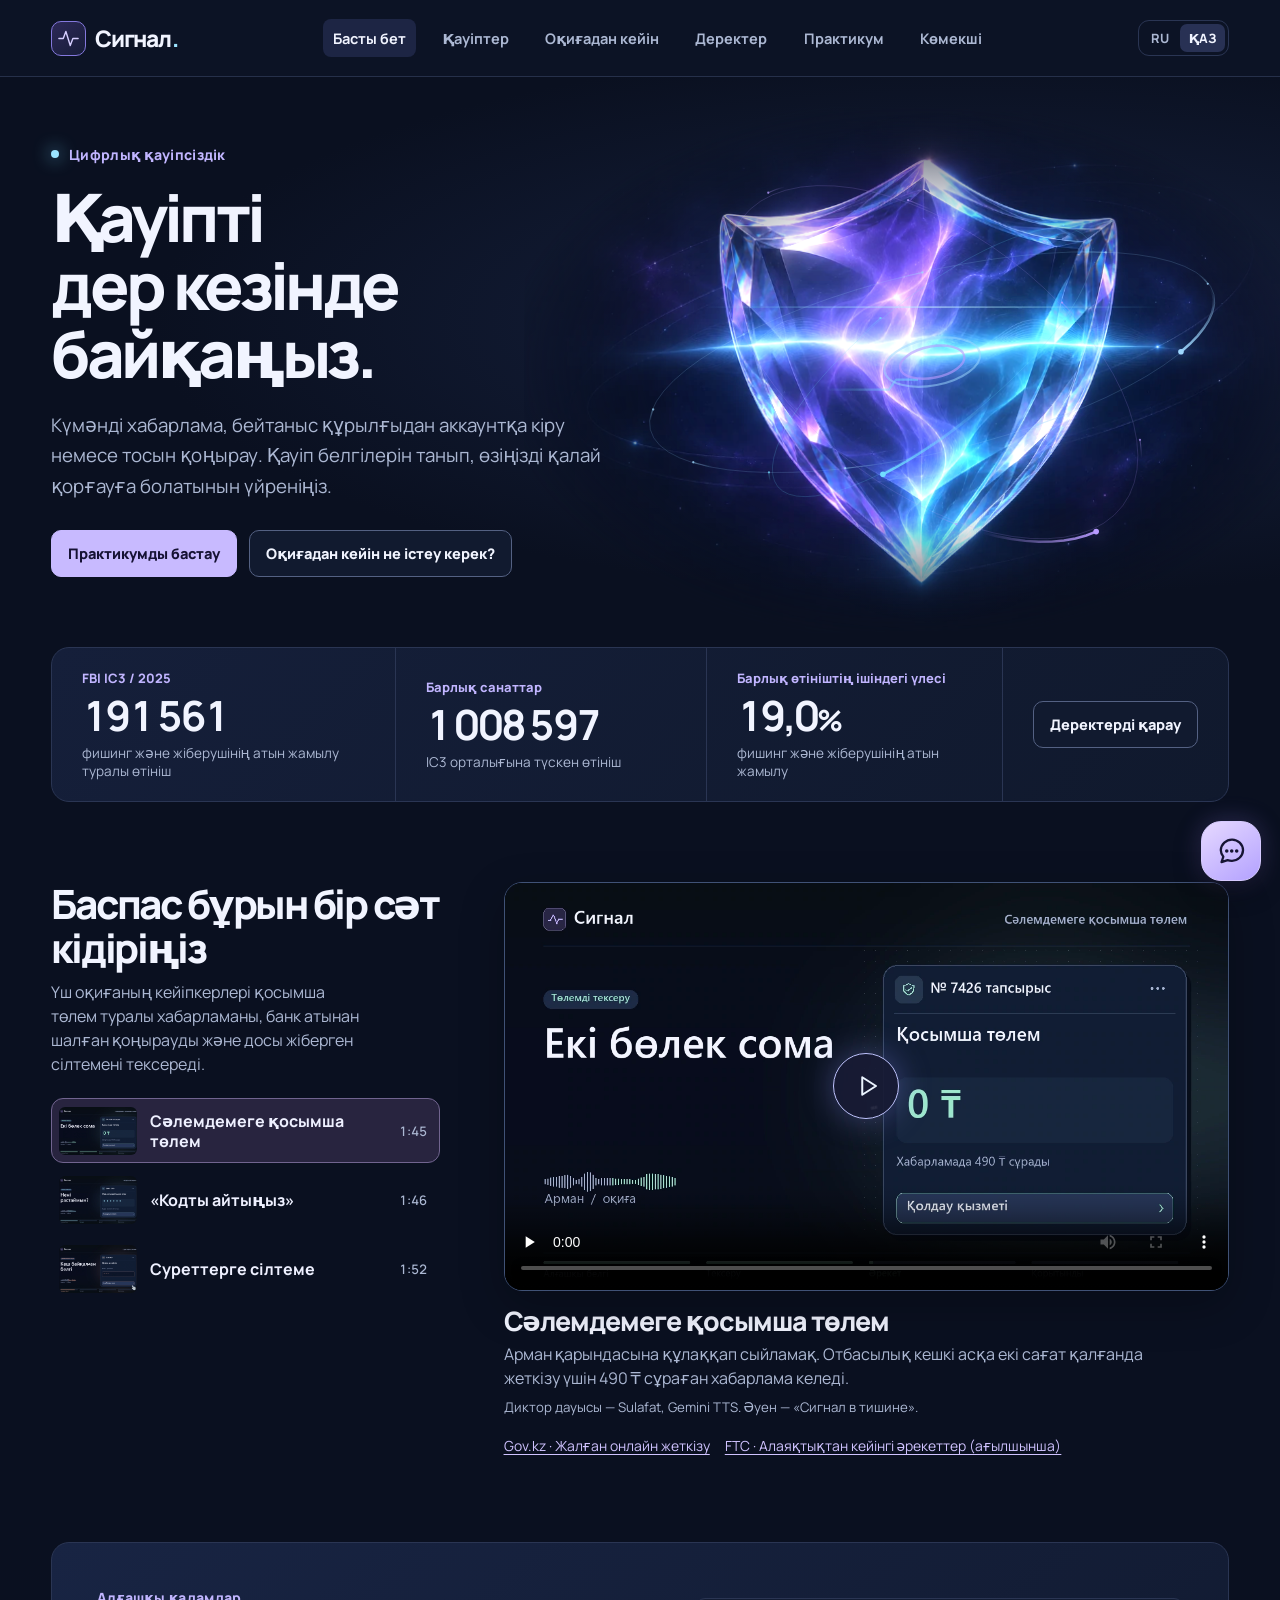
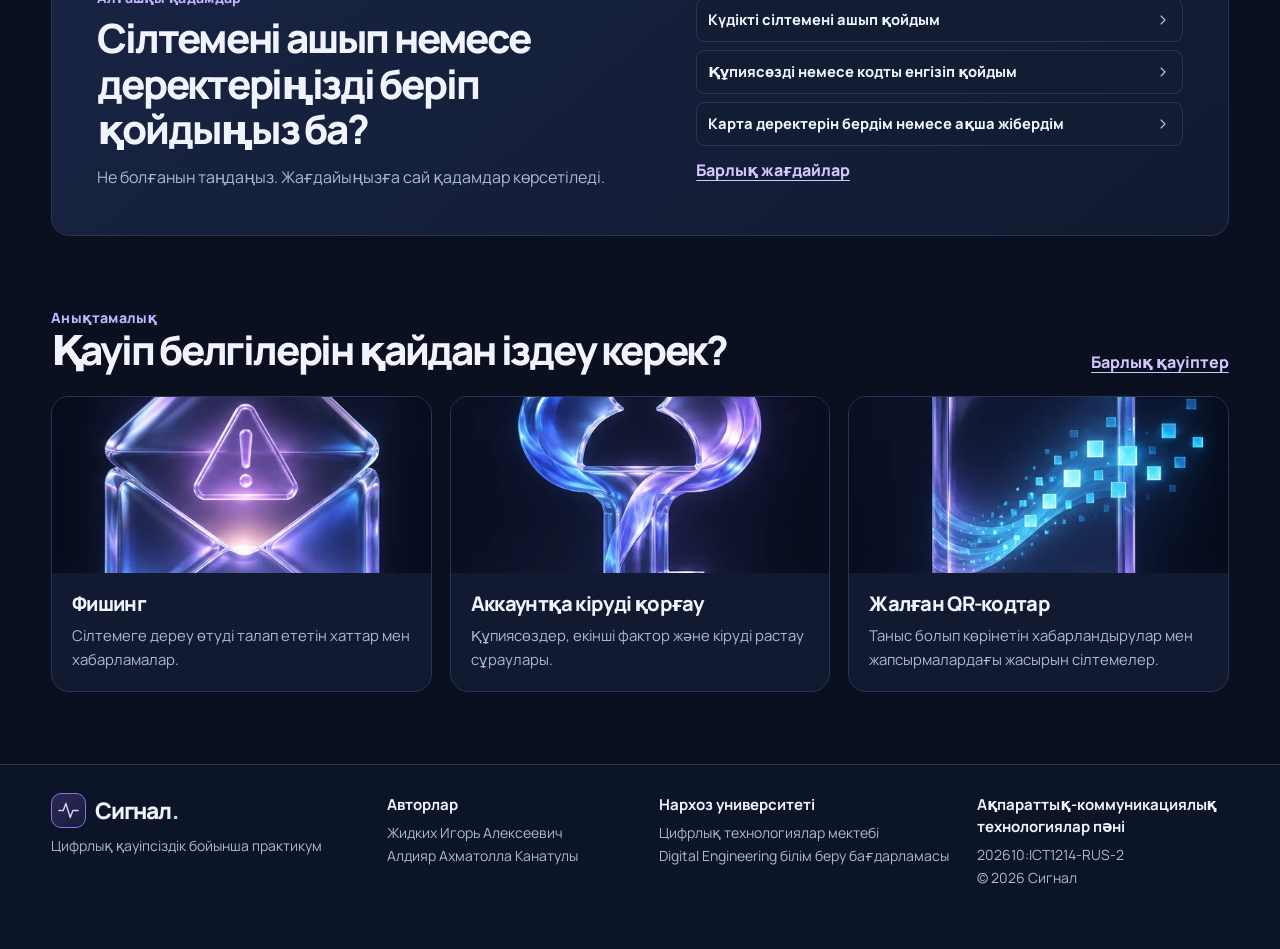
==== kk/index.html @ 6b0e4438 "Обновить практикум и материалы сайта «Сигнал»" ====
<!doctype html><html lang="kk"><head><meta charset="utf-8"><meta http-equiv="Content-Security-Policy" content="default-src 'self'; script-src 'self'; style-src 'self'; img-src 'self'; media-src 'self'; font-src 'self'; connect-src 'none'; frame-src 'none'; object-src 'none'; base-uri 'none'; form-action 'none'"><meta name="referrer" content="strict-origin-when-cross-origin"><meta name="viewport" content="width=device-width, initial-scale=1"><meta name="description" content="Күнделікті өмірдегі цифрлық қауіпсіздік"><link rel="alternate" hreflang="ru" href="../index.html"><link rel="alternate" hreflang="kk" href="index.html"><meta name="theme-color" content="#0a1020"><title>Басты бет · Сигнал</title><link rel="icon" href="../assets/icon.png"><link rel="stylesheet" href="../style.css"><script defer src="../classifier.js"></script><script defer src="content.js"></script><script defer src="../language.js"></script><script defer src="app.js"></script><script defer src="../chat.js"></script><script defer src="../hero.js"></script></head><body data-page="index"><a class="skip" href="#main">Негізгі мазмұнға өту</a><header class="top"><div class="wrap top-inner"><a class="brand" href="index.html" aria-label="Сигнал, басты бет"><span class="brand-mark"><svg aria-hidden="true" viewBox="0 0 24 24" fill="none" stroke="currentColor" stroke-width="1.6" stroke-linecap="round" stroke-linejoin="round"><path d="M1 12h5l3-8 5 16 3-8h6"/></svg></span>Сигнал<span class="brand-period">.</span></a><nav aria-label="Негізгі мәзір"><a href="index.html" aria-current="page">Басты бет</a><a href="guide.html">Қауіптер</a><a href="response.html">Оқиғадан кейін</a><a href="data.html">Деректер</a><a href="lab.html">Практикум</a><a href="assistant.html">Көмекші</a></nav><div class="locale-switch" role="group" aria-label="Тілді таңдау"><a class="locale-option" hreflang="ru" lang="ru" href="../index.html" aria-label="Русский">RU</a><a class="locale-option" hreflang="kk" lang="kk" href="index.html" aria-label="Қазақша" aria-current="true">ҚАЗ</a></div></div></header><main id="main"><section class="hero" aria-labelledby="hero-title"><div class="wrap hero-inner"><div class="hero-copy"><div class="kicker"><span class="signal-dot"></span>Цифрлық қауіпсіздік</div><h1 id="hero-title">Қауіпті<br>дер кезінде байқаңыз.</h1><p>Күмәнді хабарлама, бейтаныс құрылғыдан аккаунтқа кіру немесе тосын қоңырау. Қауіп белгілерін танып, өзіңізді қалай қорғауға болатынын үйреніңіз.</p><div class="actions"><a class="button primary" href="lab.html">Практикумды бастау</a><a class="button ghost" href="response.html">Оқиғадан кейін не істеу керек?</a></div></div><div class="hero-visual" id="hero-visual" aria-hidden="true"><div class="hero-shield"><img src="../assets/hero.webp" alt="" width="1152" height="768" fetchpriority="high"></div><canvas class="hero-effects"></canvas></div></div></section><div class="wrap"><section class="home-stats" aria-label="2025 жылы IC3 орталығына түскен өтініштер"><div><small>FBI IC3 / 2025</small><strong>191 561</strong><span>фишинг және жіберушінің атын жамылу туралы өтініш</span></div><div><small>Барлық санаттар</small><strong>1 008 597</strong><span>IC3 орталығына түскен өтініш</span></div><div><small>Барлық өтініштің ішіндегі үлесі</small><strong>19,0<span>%</span></strong><span>фишинг және жіберушінің атын жамылу</span></div><div class="stat-link"><a class="button ghost" href="data.html">Деректерді қарау</a></div></section><section class="film-section stories" id="film" aria-labelledby="film-title"><div class="story-sidebar"><h2 id="film-title">Баспас бұрын бір сәт кідіріңіз</h2><p class="story-deck">Үш оқиғаның кейіпкерлері қосымша төлем туралы хабарламаны, банк атынан шалған қоңырауды және досы жіберген сілтемені тексереді.</p><nav class="story-menu" aria-label="Бейнеоқиғаны таңдау"><a class="story-select" href="#film-delivery"><img src="../assets/film-poster-kk.webp?v=14" alt="" width="88" height="52" loading="lazy"><span>Сәлемдемеге қосымша төлем</span><small>1:45</small></a><a class="story-select" href="#film-code"><img src="../assets/code-poster-kk.webp?v=14" alt="" width="88" height="52" loading="lazy"><span>«Кодты айтыңыз»</span><small>1:46</small></a><a class="story-select" href="#film-link"><img src="../assets/link-poster-kk.webp?v=14" alt="" width="88" height="52" loading="lazy"><span>Суреттерге сілтеме</span><small>1:52</small></a></nav></div><div class="story-stage"><article class="story-episode" id="film-delivery" aria-labelledby="film-delivery-title"><figure class="film-player"><div class="video-frame"><video controls playsinline preload="none" poster="../assets/film-poster-kk.webp?v=14" aria-label="Сәлемдемеге қосымша төлем" data-captions="[[0,3.015,&quot;Үстел үстінде бос сыйлық қорабы жатыр.&quot;],[3.115,6.695,&quot;Арман қарындасына алған құлаққапты бүгін алып кетпек.&quot;],[6.775,9.279,&quot;Отбасылық кешкі асқа екі сағат қалды.&quot;],[9.325,11.175,&quot;Телефоны дір ете қалды.&quot;],[11.245,13.309,&quot;«Сәлемдеме кідірді.&quot;],[13.345,16.704,&quot;Кешкі алтыға дейін төрт жүз тоқсан теңге төлеңіз».&quot;],[16.765,20.6,&quot;Расында да тапсырыс күтіп отырған Арман сілтемені баспақ болады.&quot;],[20.605,22.477,&quot;Сұраған ақшасы көп емес.&quot;],[22.525,25.282,&quot;Бірақ бейтаныс нөмірден неге жазып отыр?&quot;],[25.435,28.925,&quot;Хабарламада тапсырыс нөмірі де, дүкеннің атауы да жоқ.&quot;],[29.035,30.95,&quot;Тек мерзімі көрсетілген.&quot;],[30.95,34.265,&quot;Арман қолын тартып алып, хабарламаны жабады.&quot;],[34.285,39.693,&quot;Телефонның негізгі экранынан тапсырыс берген қосымшасын өзі тауып ашады.&quot;],[39.805,41.768,&quot;Тізімде екі сәлемдеме бар екен.&quot;],[41.845,46.908,&quot;Арман бүгінгі тапсырысты таңдап, тауардың атауы мен алу пунктін тексереді.&quot;],[46.915,48.775,&quot;Іздеген құлаққабы осы.&quot;],[49.105,51.035,&quot;Тапсырыста «Төленді» деп тұр.&quot;],[51.265,53.193,&quot;Қосымша төлем нөл теңге.&quot;],[53.245,56.365,&quot;Ал хабарламада төрт жүз тоқсан теңге сұраған еді.&quot;],[56.515,58.523,&quot;Екі сома сәйкес келмейді.&quot;],[58.525,62.595,&quot;Арман тапсырыс бетінен қолдау қызметінің чатын ашады.&quot;],[62.665,64.536,&quot;Қосымша ақы керек пе деп сұрайды.&quot;],[64.536,69.881,&quot;Оператор тапсырыстың төленгенін, оны алып кетуге болатынын растайды.&quot;],[69.925,72.963,&quot;Арман күмәнді хабарламаны спам деп белгілейді.&quot;],[72.963,77.185,&quot;Кешке қарындасы қорапты ашып, жаңа құлаққабын киіп көреді.&quot;],[77.245,79.445,&quot;Арман әлгі сілтемеге кірген жоқ.&quot;],[79.645,83.235,&quot;Ал карта деректерін енгізіп қойған адам не істейді?&quot;],[83.245,90.525,&quot;Банктің ресми қосымшасы арқылы немесе картаның артындағы нөмірге қоңырау шалып, бірден хабарласқан жөн.&quot;],[90.685,93.298,&quot;Төлем мәліметтерін сақтап қойыңыз.&quot;],[93.325,99.355,&quot;Хабарлама тезірек төлеуді талап етсе, тапсырыс берген қосымшаны өзіңіз ашыңыз.&quot;],[99.415,103.735,&quot;Тауарды, жеткізу күйін және нақты соманы сол жерден тексеруге болады.&quot;]]"><source src="../assets/pause-before-click-kk.mp4?v=14" type="video/mp4"><a href="../assets/pause-before-click-kk.mp4?v=14">Бейнені ашу</a></video><button class="film-start" type="button" aria-label="Сәлемдемеге қосымша төлем бейнесін ойнату" hidden><svg aria-hidden="true" viewBox="0 0 24 24" fill="none" stroke="currentColor" stroke-width="1.6" stroke-linecap="round" stroke-linejoin="round"><path d="m9 5 11 7-11 7z"/></svg></button></div></figure><h3 id="film-delivery-title">Сәлемдемеге қосымша төлем</h3><p class="story-intro">Арман қарындасына құлаққап сыйламақ. Отбасылық кешкі асқа екі сағат қалғанда жеткізу үшін 490 ₸ сұраған хабарлама келеді.</p><p class="film-credit">Диктор дауысы — Sulafat, Gemini TTS. Әуен — «Сигнал в тишине».</p><p class="sources"><a href="https://www.gov.kz/situations/733/1743?lang=kk">Gov.kz · Жалған онлайн жеткізу</a><a href="https://consumer.ftc.gov/articles/what-do-if-you-were-scammed">FTC · Алаяқтықтан кейінгі әрекеттер (ағылшынша)</a></p></article><article class="story-episode" id="film-code" aria-labelledby="film-code-title"><figure class="film-player"><div class="video-frame"><video controls playsinline preload="none" poster="../assets/code-poster-kk.webp?v=14" aria-label="«Кодты айтыңыз»" data-captions="[[0,2.985,&quot;Алина сабақтан шығып, автобус күтіп тұр.&quot;],[3.085,5.703,&quot;Бейтаныс нөмір қоңырау шалды.&quot;],[5.725,10.8,&quot;Сөйлеген адамның дауысы сабырлы, ар жақтан пернетақтаның тықылы естіледі.&quot;],[10.8,13.676,&quot;Ол өзін банк қызметкерімін деп таныстырады.&quot;],[13.676,19.945,&quot;Ол Алинаның атын атап, біреу оның картасынан жиырма сегіз мың теңге аударып жатқанын айтады.&quot;],[20.005,21.718,&quot;Тұтқаны қоймауын сұрайды.&quot;],[21.745,22.97,&quot;«Қазір код келеді.&quot;],[22.975,25.929,&quot;Кодты айтсаңыз, аударымды тоқтатамын».&quot;],[25.945,28.52,&quot;Дәл сол сәтте хабарлама келеді.&quot;],[28.525,31.52,&quot;Қоңырау шалған адамның сөзі рас сияқты.&quot;],[31.585,34.119,&quot;Алина хабарламаны соңына дейін оқиды.&quot;],[34.225,37.249,&quot;Мәтінде жаңа құрылғыдан кіру туралы жазылған.&quot;],[37.255,39.685,&quot;Ақша аударымын тоқтату жайлы бір сөз жоқ.&quot;],[39.805,42.555,&quot;Алина басқа құрылғыдан кірген жоқ.&quot;],[42.775,46.735,&quot;Қоңырау шалған адам «Бірнеше секунд қана қалды» деп асықтырады.&quot;],[46.765,49.64,&quot;Алина кодты айтпастан қызыл түймені басады.&quot;],[49.645,51.48,&quot;Байланыс үзілді.&quot;],[51.565,56.325,&quot;Ол телефонның негізгі экранынан әдетте қолданатын банк қосымшасын ашады.&quot;],[56.395,60.315,&quot;Соңғы операциялардың ішінде айтылған сомаға жасалған аударым жоқ.&quot;],[60.445,63.983,&quot;Бірақ операциялар тізімін қарау жеткіліксіз.&quot;],[63.983,68.44,&quot;Алина қосымшаның ішіндегі қолдау чатын ашып, қоңыраудың уақытын жазады.&quot;],[68.455,70.332,&quot;Қандай код сұрағанын түсіндіреді.&quot;],[70.332,74.715,&quot;Қолдау қызметі аккаунт ашылған құрылғыларды тексеруді ұсынады.&quot;],[74.755,76.845,&quot;Тізімде өзінің телефоны ғана бар.&quot;],[77.005,79.475,&quot;Бір реттік кодты да ешкімге берген жоқ.&quot;],[79.645,85.078,&quot;Егер кодты айтып қойсаңыз, кідірмей банкке ресми арна арқылы хабарласыңыз.&quot;],[85.078,91.875,&quot;Код қандай әрекетке арналғанын түсіндіріп, аккаунтты қорғауды және операцияларды тексеруді сұраңыз.&quot;],[91.885,94.444,&quot;Алина автобусына үлгереді.&quot;],[94.465,99.427,&quot;Есінде қалғаны әлгі адамның дауысы емес, кодтың үстіндегі жазу.&quot;],[99.625,102.425,&quot;Кодтың қандай әрекетті растайтынын оқыңыз.&quot;],[102.445,104.88,&quot;Оны қоңырау шалған адамға айтпаңыз.&quot;]]"><source src="../assets/never-share-code-kk.mp4?v=14" type="video/mp4"><a href="../assets/never-share-code-kk.mp4?v=14">Бейнені ашу</a></video><button class="film-start" type="button" aria-label="«Кодты айтыңыз» бейнесін ойнату" hidden><svg aria-hidden="true" viewBox="0 0 24 24" fill="none" stroke="currentColor" stroke-width="1.6" stroke-linecap="round" stroke-linejoin="round"><path d="m9 5 11 7-11 7z"/></svg></button></div></figure><h3 id="film-code-title">«Кодты айтыңыз»</h3><p class="story-intro">Алинаға банк атынан қоңырау шалып, 28 000 ₸ аударылып жатқанын айтады. Ол кодтың үстіндегі мәтінді оқып үлгереді.</p><p class="film-credit">Диктор дауысы — Sulafat, Gemini TTS. Әуен — «Сигнал в тишине».</p><p class="sources"><a href="https://nationalbank.kz/kz/news/informacionnye-soobshcheniya/20489">Қазақстан Ұлттық Банкі · Телефон алаяқтығы</a><a href="https://www.gov.kz/situations/733/1743?lang=kk">Gov.kz · Өзіңізді алаяқтардан қалай қорғауға болады</a></p></article><article class="story-episode" id="film-link" aria-labelledby="film-link-title"><figure class="film-player"><div class="video-frame"><video controls playsinline preload="none" poster="../assets/link-poster-kk.webp?v=14" aria-label="Суреттерге сілтеме" data-captions="[[0,4.155,&quot;Жексенбідегі жүгіруден кейін Марат ортақ суреттерді күтіп жүр.&quot;],[4.285,7.385,&quot;Чатқа танысының атынан хабарлама түседі.&quot;],[7.405,9.1,&quot;«Мынау біздің альбом.&quot;],[9.115,11.42,&quot;Үшінші суретте сен барсың».&quot;],[11.545,13.851,&quot;Аты да, суреті де таныс.&quot;],[13.945,15.525,&quot;Марат шақыруды ашады.&quot;],[15.595,20.355,&quot;Бірақ фотолардың орнына электрондық пошта арқылы кіруді сұрайтын бет шығады.&quot;],[20.365,24.845,&quot;Марат құпиясөзін енгізіп, «Альбомды ашу» түймесін басады.&quot;],[24.925,28.646,&quot;Жолдағы нүктелер құпиясөзді экранда ғана жасырады.&quot;],[28.675,30.932,&quot;Енгізілген дерек сайтқа жетіп үлгерді.&quot;],[30.932,32.205,&quot;Экран бос.&quot;],[32.335,33.915,&quot;Бірде-бір сурет жоқ.&quot;],[34.135,39.596,&quot;Енді ғана Марат беттің мекенжайы өзі білетін сервистікінен өзгеше екенін байқайды.&quot;],[39.596,42.048,&quot;Құпиясөзді қайта енгізбейді.&quot;],[42.055,46.251,&quot;Марат бетті жауып, телефонынан пошта қосымшасын өзі ашады.&quot;],[46.345,50.547,&quot;Поштасына әлі де кіре алатынын көріп, қауіпсіздік бөліміне өтеді.&quot;],[50.665,55.137,&quot;Алдымен пошта құпиясөзін бұрын қолданбаған жаңа құпиясөзге ауыстырады.&quot;],[55.137,57.053,&quot;Ескісін басқа жерде пайдаланбаған екен.&quot;],[57.085,61.172,&quot;Сондықтан өзге аккаунттардың құпиясөзін ауыстырудың қажеті болмады.&quot;],[61.172,64.241,&quot;Содан соң белсенді сеанстарды қарайды.&quot;],[64.255,66.415,&quot;Тізімде бейтаныс браузер бар.&quot;],[66.625,71.158,&quot;Марат басқа сеанстарды аяқтап, қалпына келтіру мекенжайын тексереді.&quot;],[71.158,73.395,&quot;Екі сатылы растауды қосады.&quot;],[73.465,78.54,&quot;Содан кейін ғана досына бұрыннан сақталған нөмір арқылы қоңырау шалады.&quot;],[78.595,81.4,&quot;Досы таң қалып, «Мен ештеңе жіберген жоқпын» дейді.&quot;],[81.4,85.305,&quot;Екеуі чаттағыларға ескерту жазады.&quot;],[85.375,89.422,&quot;Кешке досы шын фотоларды чаттың өзіне жібереді.&quot;],[89.455,93.758,&quot;Марат мәре сызығынан өтіп бара жатқан өзін көріп, күлімсірейді.&quot;],[93.758,96.795,&quot;Бөтен сайтқа кірудің еш қажеті болмады.&quot;],[96.835,104.282,&quot;Суретке арналған сілтеме пошта құпиясөзін сұраса, алдымен жіберген адамға басқа жолмен хабарласыңыз.&quot;],[104.282,110.66,&quot;Ал құпиясөзді енгізіп қойсаңыз, аккаунтты қалпына келтіруді ресми пошта қызметінен бастаңыз.&quot;]]"><source src="../assets/photo-link-kk.mp4?v=14" type="video/mp4"><a href="../assets/photo-link-kk.mp4?v=14">Бейнені ашу</a></video><button class="film-start" type="button" aria-label="Суреттерге сілтеме бейнесін ойнату" hidden><svg aria-hidden="true" viewBox="0 0 24 24" fill="none" stroke="currentColor" stroke-width="1.6" stroke-linecap="round" stroke-linejoin="round"><path d="m9 5 11 7-11 7z"/></svg></button></div></figure><h3 id="film-link-title">Суреттерге сілтеме</h3><p class="story-intro">Жарыстан кейін Маратқа досының атынан «ортақ альбом» келеді. Суреттер жоқ, бірақ Марат пошта құпиясөзін енгізіп үлгерді.</p><p class="film-credit">Диктор дауысы — Sulafat, Gemini TTS. Әуен — «Сигнал в тишине».</p><p class="sources"><a href="https://consumer.ftc.gov/articles/how-recognize-avoid-phishing-scams">FTC · Фишингті қалай тануға болады (ағылшынша)</a><a href="https://consumer.ftc.gov/articles/how-recover-your-hacked-email-or-social-media-account">FTC · Поштаға кіруді қалпына келтіру (ағылшынша)</a></p></article></div></section><section class="home-response"><div><div class="kicker">Алғашқы қадамдар</div><h2>Сілтемені ашып немесе деректеріңізді беріп қойдыңыз ба?</h2><p>Не болғанын таңдаңыз. Жағдайыңызға сай қадамдар көрсетіледі.</p></div><div class="home-response-links"><a class="response-link" href="response.html#link">Күдікті сілтемені ашып қойдым<svg aria-hidden="true" viewBox="0 0 24 24" fill="none" stroke="currentColor" stroke-width="1.6" stroke-linecap="round" stroke-linejoin="round"><path d="m6 9 6 6 6-6"/></svg></a><a class="response-link" href="response.html#account">Құпиясөзді немесе кодты енгізіп қойдым<svg aria-hidden="true" viewBox="0 0 24 24" fill="none" stroke="currentColor" stroke-width="1.6" stroke-linecap="round" stroke-linejoin="round"><path d="m6 9 6 6 6-6"/></svg></a><a class="response-link" href="response.html#payment">Карта деректерін бердім немесе ақша жібердім<svg aria-hidden="true" viewBox="0 0 24 24" fill="none" stroke="currentColor" stroke-width="1.6" stroke-linecap="round" stroke-linejoin="round"><path d="m6 9 6 6 6-6"/></svg></a><a class="text-link" href="response.html">Барлық жағдайлар</a></div></section><section class="home-guide"><div class="section-title"><div><div class="kicker">Анықтамалық</div><h2>Қауіп белгілерін қайдан іздеу керек?</h2></div><a class="text-link" href="guide.html">Барлық қауіптер</a></div><div class="feature-grid"><a class="feature" href="guide.html#phishing"><img src="../assets/mail.webp" alt="" loading="lazy" width="510" height="700"><div><h3>Фишинг</h3><p>Сілтемеге дереу өтуді талап ететін хаттар мен хабарламалар.</p></div></a><a class="feature" href="guide.html#mfa"><img src="../assets/key.webp" alt="" loading="lazy" width="510" height="700"><div><h3>Аккаунтқа кіруді қорғау</h3><p>Құпиясөздер, екінші фактор және кіруді растау сұраулары.</p></div></a><a class="feature" href="guide.html#qr"><img src="../assets/device.webp" alt="" loading="lazy" width="510" height="700"><div><h3>Жалған QR-кодтар</h3><p>Таныс болып көрінетін хабарландырулар мен жапсырмалардағы жасырын сілтемелер.</p></div></a></div></section></div></main><footer class="footer"><div class="wrap footer-grid"><div><a class="brand" href="index.html" aria-label="Сигнал, басты бет"><span class="brand-mark"><svg aria-hidden="true" viewBox="0 0 24 24" fill="none" stroke="currentColor" stroke-width="1.6" stroke-linecap="round" stroke-linejoin="round"><path d="M1 12h5l3-8 5 16 3-8h6"/></svg></span>Сигнал<span class="brand-period">.</span></a><p>Цифрлық қауіпсіздік бойынша практикум</p></div><div><strong>Авторлар</strong><p>Жидких Игорь Алексеевич<br>Алдияр Ахматолла Канатулы</p></div><div><strong>Нархоз университеті</strong><p>Цифрлық технологиялар мектебі<br>Digital Engineering білім беру бағдарламасы</p></div><div><strong>Ақпараттық-коммуникациялық технологиялар пәні</strong><p>202610:ICT1214-RUS-2<br>© 2026 Сигнал</p></div></div></footer><button class="chat-launcher" type="button" data-chat-open hidden aria-label="Көмекшіні ашу" title="Көмекшіні ашу" aria-haspopup="dialog" aria-controls="chat-dialog" aria-expanded="false"><svg aria-hidden="true" viewBox="0 0 24 24" fill="none" stroke="currentColor" stroke-width="1.6" stroke-linecap="round" stroke-linejoin="round"><path d="M20.5 11.4a7.8 7.8 0 0 1-8 7.5 9 9 0 0 1-2.9-.5l-4.3 1.4 1.3-3.8a7.2 7.2 0 0 1-1.8-4.6 7.9 7.9 0 0 1 8-7.5 7.8 7.8 0 0 1 7.7 7.5Z"/><path d="M9 12h.01m3.5 0h.01m3.5 0h.01" stroke-width="2.5"/></svg></button><dialog class="chat-dialog" id="chat-dialog" aria-labelledby="chat-title"><div class="chat"><header class="chat-header"><div class="brand-mark"><svg aria-hidden="true" viewBox="0 0 24 24" fill="none" stroke="currentColor" stroke-width="1.6" stroke-linecap="round" stroke-linejoin="round"><path d="M1 12h5l3-8 5 16 3-8h6"/></svg></div><div><strong id="chat-title">Сигнал көмекшісі</strong><span id="mode">Анықтамалық режимі</span></div><button class="chip" id="reset-chat" type="button">Тазалау</button><button class="icon-button chat-close" type="button" data-chat-close aria-label="Чатты жабу"><svg aria-hidden="true" viewBox="0 0 24 24" fill="none" stroke="currentColor" stroke-width="1.6" stroke-linecap="round" stroke-linejoin="round"><path d="m6 6 12 12M6 18 18 6"/></svg></button></header><div class="messages" id="messages" role="log" aria-label="Әңгіме" aria-live="polite" tabindex="0"></div><div class="quick" aria-label="Сұрақ үлгілері"><button class="chip" type="button">Фишингті қалай тануға болады?</button><button class="chip" type="button">2FA деген не?</button><button class="chip" type="button">Шотымнан рұқсатымсыз ақша алынса, не істеймін?</button></div><form id="chat-form"><label class="visually-hidden" for="question">Сұрағыңыз</label><input id="question" placeholder="Сұрағыңызды жазыңыз…" autocomplete="off" maxlength="1200" required><button class="send primary" aria-label="Сұрақты жіберу" type="submit"><svg aria-hidden="true" viewBox="0 0 24 24" fill="none" stroke="currentColor" stroke-width="1.6" stroke-linecap="round" stroke-linejoin="round"><path d="M12 19V5M6 11l6-6 6 6"/></svg></button></form><p class="chat-note">Құпиясөздерді, растау кодтарын және дербес деректерді енгізбеңіз. <a class="about-chat" href="assistant.html">Көмекші туралы</a></p></div></dialog></body></html>
---- style.css ----
@font-face{font-family:Manrope;src:url(assets/manrope.woff2) format("woff2");font-weight:200 800;font-display:swap}
@font-face{font-family:Manrope;src:url(assets/manrope-cyr.woff2) format("woff2");font-weight:200 800;font-display:swap;unicode-range:U+0400-045F,U+0490-0491,U+04B0-04B1,U+2116}
:root{color-scheme:dark;--bg:#0a1020;--panel:#111a30;--panel2:#151f38;--line:#2a3553;--text:#f1f4ff;--muted:#acb8d3;--accent:#c1b5ff;--ice:#9ce4ff;--button:#c8baff;--radius:18px;--max:1264px;font-family:Manrope,"Segoe UI",system-ui,sans-serif;font-size:16px;background:var(--bg);color:var(--text)}
*,*::before,*::after{box-sizing:border-box}
body{margin:0;min-height:100vh;display:flex;flex-direction:column}
main{flex:1}
button,input,select{font:inherit}
button{cursor:pointer}
button:disabled{cursor:default;opacity:.55}
a{color:inherit}
p{line-height:1.65;color:var(--muted);margin:0 0 1rem}
h1,h2,h3,strong{overflow-wrap:anywhere}
h1,h2,h3{margin:0;font-weight:780;letter-spacing:-.055em}
h1{font-size:clamp(2.85rem,6.2vw,5.25rem);line-height:1.04}
h2{font-size:clamp(1.75rem,3.15vw,2.75rem);line-height:1.13}
h3{font-size:1.26rem;line-height:1.2;letter-spacing:-.035em}
svg{width:22px;height:22px;flex:none}
[hidden]{display:none!important}
:focus-visible{outline:2px solid var(--ice);outline-offset:4px}
.wrap{width:min(var(--max),100% - clamp(32px,8vw,120px));margin-inline:auto}
.visually-hidden,.skip:not(:focus){position:absolute;width:1px;height:1px;padding:0;margin:-1px;clip:rect(0,0,0,0);overflow:hidden;white-space:nowrap}
.skip:focus{position:fixed;z-index:20;top:10px;left:10px;padding:.7rem;background:var(--panel)}
.top{position:relative;z-index:5;border-bottom:1px solid #26304a;background:#0c1325}
.top-inner{position:relative;display:flex;align-items:center;justify-content:space-between;min-height:76px;gap:24px}
.brand{text-decoration:none;display:inline-flex;align-items:center;gap:9px;font-size:1.42rem;font-weight:800;letter-spacing:-.055em;white-space:nowrap}
.brand-mark{height:35px;width:35px;display:grid;place-items:center;border:1px solid #8478dd;border-radius:10px;color:#d6ceff;background:linear-gradient(145deg,#2d2958,#171d39)}
.brand-mark svg{width:21px;height:21px}
.brand-period{color:var(--ice);margin-left:-8px}
.top nav{display:flex;align-items:center;gap:clamp(4px,1.28vw,23px);min-width:0}
.top nav a{display:block;white-space:nowrap;font-weight:700;text-decoration:none;color:var(--muted);font-size:.91rem;padding:9px 10px;border-radius:8px}
.top nav a:hover,.top nav a[aria-current]{color:var(--text);background:#1d2544}
.icon-button{display:flex;align-items:center;justify-content:center;gap:7px;border:1px solid var(--line);border-radius:10px;background:#111a30;color:var(--text);padding:8px 11px;font-size:.875rem;font-weight:700}
.icon-button:hover{border-color:var(--accent)}
.kicker{letter-spacing:.02em;font-weight:780;font-size:.88rem;color:var(--accent);display:flex;align-items:center;gap:10px}
.hero{position:relative;isolation:isolate;background:radial-gradient(ellipse at 76% 43%,#161b3d 0%,var(--bg) 52%);overflow:hidden}
.hero-inner{display:grid;grid-template-columns:1fr 1.12fr;min-height:570px;align-items:center;position:relative}
.hero-copy{position:relative;z-index:2;padding:67px 0 69px}
.hero h1{margin:20px 0 22px;white-space:nowrap}
.hero p{max-width:35rem;font-size:clamp(1rem,1.5vw,1.17rem)}
.signal-dot{width:8px;height:8px;border-radius:50%;background:var(--ice);box-shadow:0 0 17px #73d9ff}
.actions{display:flex;align-items:center;flex-wrap:wrap;gap:12px;margin-top:28px}
.button{display:inline-flex;justify-content:center;align-items:center;gap:8px;min-height:47px;padding:11px 16px;border:1px solid transparent;border-radius:10px;text-decoration:none;font-size:.91rem;font-weight:800;line-height:1.2;text-align:center}
.primary{background:var(--button);color:#161234;border-color:var(--button)}
.primary:hover{background:#e1d8ff}
.ghost{border-color:#546183;color:var(--text);background:#111a2f}
.ghost:hover{background:#1b2643;border-color:var(--accent)}
.text-link{color:#d2c8ff;font-weight:770;text-underline-offset:.22em}
.text-link:hover,.sources a:hover{color:var(--ice)}
.hero-visual{position:relative;display:grid;place-items:center;aspect-ratio:1.16;margin-right:-1.5%;align-self:center;min-width:0}
.hero-shield{width:116%;aspect-ratio:1.5;position:relative;transition:transform .32s ease-out;mask-image:radial-gradient(ellipse 68% 67%,black 43%,transparent 78%)}
.hero-shield img{display:block;width:100%;height:100%;object-fit:cover;animation:hero-arrive 1.6s cubic-bezier(.2,.65,.25,1) both}
@keyframes hero-arrive{from{opacity:.35;filter:brightness(1.3);transform:scale(1.045)}to{opacity:1;filter:brightness(1);transform:scale(1)}}



.home-stats{display:grid;grid-template-columns:1.1fr 1fr .95fr auto;border:1px solid var(--line);border-radius:var(--radius);background:linear-gradient(135deg,#151f3a,#10192d)}
.home-stats>div,.data-highlights>div{display:flex;flex-direction:column;justify-content:center;padding:21px clamp(14px,2.5vw,30px);gap:3px}
.home-stats>div+div,.data-highlights>div+div{border-left:1px solid var(--line)}
.home-stats small{font-size:.81rem;color:var(--accent);font-weight:760}
.home-stats strong,.data-highlights strong{font-size:clamp(1.7rem,3.25vw,2.75rem);letter-spacing:-.065em;font-variant-numeric:tabular-nums;line-height:1.22}
.home-stats strong span{font-size:.7em}
.home-stats div>span,.data-highlights span{font-size:.85rem;color:var(--muted)}
.home-guide{margin-block:72px}
.section-title{display:flex;align-items:end;justify-content:space-between;gap:16px;margin-bottom:23px}
.section-title h2 h2{margin-top:7px}
.feature-grid{display:grid;grid-template-columns:repeat(3,1fr);gap:18px}
.feature{text-decoration:none;min-width:0;border:1px solid var(--line);background:var(--panel);border-radius:var(--radius);overflow:hidden;display:block}
.feature:hover{border-color:var(--accent)}
.feature img{display:block;width:100%;height:auto;aspect-ratio:2.15;object-fit:cover;object-position:50% 47%;background:#121932}
.feature>div{padding:19px 20px}
.feature p{margin:7px 0 0;font-size:.93rem}
.page-intro{padding-block:68px 33px}
.page-intro h1{font-size:clamp(2.65rem,6vw,4.6rem);margin:11px 0 9px}
.page-intro p{font-size:clamp(1rem,1.5vw,1.16rem);max-width:46rem;margin:0}
.content-section{padding-bottom:75px}
.filters,.quick{display:flex;flex-wrap:wrap;gap:8px;margin-bottom:19px}
.chip{min-height:38px;padding:7px 11px;border:1px solid var(--line);border-radius:8px;background:var(--panel);color:var(--muted);font-size:.875rem;font-weight:760}
.chip:hover{border-color:var(--accent);color:var(--text)}
.chip[aria-pressed=true]{border-color:#a99bfa;background:#29264e;color:#e8e0ff}
.guide-grid{display:grid;grid-template-columns:repeat(2,minmax(0,1fr));gap:16px;align-items:start}
.guide-item{background:var(--panel);border:1px solid var(--line);border-radius:var(--radius);display:grid;grid-template-columns:120px minmax(0,1fr);overflow:hidden;scroll-margin-top:20px}
.guide-item:target{border-color:var(--accent)}
.guide-item img{width:100%;height:100%;min-height:220px;object-fit:cover;max-height:340px;background:#10172b}
.guide-item>div{padding:19px}
.guide-item h2{font-size:1.44rem;margin:5px 0 9px}
.guide-item p,.guide-item li{font-size:.94rem}
summary{list-style:none;color:#d9ceff;font-weight:760;cursor:pointer;display:flex;align-items:center;gap:7px}
summary::-webkit-details-marker{display:none}
summary svg{width:16px}
details[open] summary svg{transform:rotate(180deg)}
ol{padding-left:1.25rem;line-height:1.58}
li+li{margin-top:.3rem}
.sources{display:flex;gap:7px 15px;flex-wrap:wrap;font-size:.87rem}
.sources a{color:#d0c3ff;text-underline-offset:.22em}
.data-highlights{display:grid;grid-template-columns:repeat(3,1fr);border-radius:var(--radius);border:1px solid var(--line);background:var(--panel);margin-bottom:22px}
.data-highlights strong{color:#d8ceff}
.table-card,.panel{border:1px solid var(--line);border-radius:var(--radius);background:var(--panel);min-width:0}
.tools{display:flex;align-items:end;gap:13px;padding:18px;flex-wrap:wrap}
.search,.select-label{display:flex;gap:6px}
.search{border:1px solid #536282;border-radius:9px;align-items:center;padding:0 11px;min-height:47px;flex:1 1 190px}
.search svg{width:17px;color:var(--muted)}
input,select{min-width:0;color:var(--text);background:#0a1328}
.search input{border:0;background:none;width:100%;padding:8px 2px}
input::placeholder{color:#a7b4d2}
.select-label{flex-direction:column;font-size:.82rem;color:var(--muted)}
select{padding:9px 12px;min-height:47px;border:1px solid #536282;border-radius:9px}
.table-wrap{overflow:auto;border-radius:0 0 var(--radius) var(--radius)}
.table-status{padding:0 18px;font-size:.85rem;margin-bottom:8px}
table{border-collapse:collapse;width:100%;min-width:560px;text-align:left;font-variant-numeric:tabular-nums}
td,th{padding:13px 18px;border-top:1px solid var(--line)}
thead th{background:#192341;vertical-align:bottom}
thead button{padding:0;border:0;background:none;color:var(--text);text-align:inherit;font-weight:800}
thead span{color:var(--accent)}
tbody th{font-weight:760}
tbody th span{display:block;color:var(--muted);font-size:.8rem;font-weight:500}
th:not(:first-child),td:not(:first-child){text-align:right}
tbody tr:nth-child(2n){background:#121d35}
.analysis-block{margin-top:36px;max-width:880px}
.analysis-block h2,.analysis-block h3{margin-bottom:8px}
.exercise-grid,.assistant-grid{display:grid;grid-template-columns:minmax(0,1.9fr) minmax(240px,1fr);gap:18px;align-items:start}
.lab-panel,.lab-side,.chat-side{padding:clamp(17px,3vw,30px)}
.lab-panel h2,.lab-side h2,.chat-side h2{font-size:clamp(1.6rem,3vw,2.15rem);margin:8px 0 10px}
.lab-panel progress{height:8px;width:100%;margin-top:10px;accent-color:var(--accent)}
.choices{display:grid;gap:9px;margin:16px 0}
.choice{display:flex;align-items:center;gap:12px;text-align:left;border:1px solid #455577;border-radius:10px;background:#131e37;color:var(--text);padding:10px 13px}
.choice span{width:26px;height:26px;flex:none;display:grid;place-items:center;border-radius:7px;background:#273758;color:#e1e9ff;font-weight:800}
.choice:hover{border-color:var(--accent)}
.choice.correct{border-color:#81e1c0;background:#163830;opacity:1}
.choice.incorrect{border-color:#f5b0b4;background:#48282e;opacity:1}
.feedback{border-left:3px solid var(--accent);background:#1c2444;padding:13px 15px;margin-bottom:14px;border-radius:0 8px 8px 0}
.feedback p{margin:4px 0}
.step-list{color:var(--accent);font-weight:800}
.step-list strong{color:var(--text)}
.step-list p{font-size:.94rem;font-weight:500}
.chat{overflow:hidden}
.chat-header{display:flex;align-items:center;gap:11px;border-bottom:1px solid var(--line);padding:14px 18px}
.chat-header strong,.chat-header span{display:block}
.chat-header span{font-size:.83rem;color:var(--muted)}
.chat-header button{margin-left:auto}
.messages{height:370px;overflow:auto;display:flex;flex-direction:column;gap:10px;padding:16px;overscroll-behavior:contain}
.bubble{max-width:92%;flex:none;overflow-wrap:anywhere;padding:11px 13px;border-radius:11px;line-height:1.55}
.bubble p{margin:6px 0}
.bubble ol{margin:6px 0}
.bubble.user{align-self:flex-end;background:#373268}
.bubble.bot{align-self:flex-start;background:#1a2542}
.quick{padding:0 15px;margin:8px 0}
#chat-form{display:flex;padding:7px 15px;gap:8px}
#question{border:1px solid #536282;border-radius:9px;padding:9px 11px;flex:1}
.send{display:grid;place-items:center;border:1px solid transparent;border-radius:9px;width:44px;height:44px;flex:none}
.chat-note{padding:0 15px 11px;margin:0;font-size:.83rem}
.footer{background:#0c1428;border-top:1px solid var(--line);padding-block:28px}
.footer-grid{display:grid;grid-template-columns:1.25fr 1fr 1.18fr 1fr;gap:21px}
.footer p{font-size:.875rem;margin:6px 0 0}
.footer strong{font-size:.94rem}
@media(max-width:1000px){.hero h1{font-size:clamp(2.65rem,6vw,4.6rem)}.hero-inner{min-height:500px}.guide-item{grid-template-columns:94px minmax(0,1fr)}}
@media(max-width:760px){.top-inner{flex-wrap:wrap;min-height:unset;padding-top:13px;gap:8px}.top nav{order:3;flex-basis:100%;max-width:100%;overflow:auto;padding-bottom:8px}.top nav a{padding:8px;font-size:.85rem}.hero-inner{min-height:auto;grid-template-columns:1fr}.hero-copy{padding-top:38px;padding-bottom:4px}.hero h1{white-space:normal;font-size:clamp(2.65rem,8.5vw,4.7rem);margin:11px 0 16px}.hero p{margin-bottom:0}.actions{margin-top:17px}.hero-visual{width:min(100%,565px);justify-self:center;margin:5px 0 10px;aspect-ratio:1.64}.hero-shield{width:100%}.home-stats{grid-template-columns:1fr 1fr}.home-stats>div{padding:13px}.home-stats>div:nth-child(3){border-left:0}.home-stats>div:nth-child(n+3){border-top:1px solid var(--line)}.home-guide{margin-block:42px}.feature-grid{gap:10px}.feature>div{padding:13px}.feature h3{font-size:1.1rem}.feature p{font-size:.87rem}.page-intro{padding-block:37px 24px}.content-section{padding-bottom:42px}.guide-grid,.exercise-grid,.assistant-grid{grid-template-columns:1fr}.footer-grid{grid-template-columns:1fr 1fr}}
@media(max-width:460px){.feature-grid{grid-template-columns:1fr}.feature{display:grid;grid-template-columns:108px 1fr}.feature img{width:100%;height:100%;min-height:94px;aspect-ratio:auto}.section-title{align-items:start}.section-title>.text-link{min-width:max-content}.data-highlights{grid-template-columns:1fr}.data-highlights>div+div{border-left:0;border-top:1px solid var(--line)}.guide-item img{min-height:180px}.footer-grid{gap:15px}}

@font-face{font-family:Manrope;src:url(assets/manrope-cyr-ext.woff2) format("woff2");font-weight:200 800;font-display:swap;unicode-range:U+0460-052F,U+1C80-1C8A,U+20B4,U+2DE0-2DFF,U+A640-A69F,U+FE2E-FE2F}
@media(max-width:760px){.top nav{gap:3px;flex-wrap:wrap;overflow:visible}.top nav a{padding:7px 6px;font-size:.81rem}}
.home-response{display:grid;grid-template-columns:1.1fr 1fr;align-items:center;gap:clamp(20px,5vw,68px);margin-top:64px;padding:clamp(20px,4vw,45px);border:1px solid var(--line);border-radius:var(--radius);background:linear-gradient(140deg,#182443,#111a30)}
.home-response h2{margin:8px 0 12px;max-width:26ch}
.home-response p{margin:0}
.home-response-links{display:grid;gap:8px;align-content:start}
.home-response-links>.text-link{justify-self:start;margin-top:5px}
.response-link{display:flex;align-items:center;justify-content:space-between;gap:8px;min-height:44px;padding:9px 11px;border:1px solid var(--line);border-radius:9px;text-decoration:none;background:#121c33;font-weight:750;font-size:.92rem;line-height:1.38}
.response-link svg{width:16px;height:16px;transform:rotate(-90deg);color:var(--accent)}
.response-link:hover,.response-link[aria-current]{background:#29264e;border-color:#a99bfa;color:#f1edff}
.catalog-tools{display:flex;align-items:center;gap:16px;margin-bottom:13px}
.catalog-tools .search{flex:0 1 410px}
.catalog-tools p{margin:0;font-size:.9rem}
#guide-empty{padding:15px;border:1px solid var(--line);border-radius:10px;margin-top:10px}
.response-layout{display:grid;grid-template-columns:minmax(235px,1fr) minmax(0,2.25fr);align-items:start;gap:18px}
.response-menu,.response-plan,.response-contacts{padding:clamp(16px,2.8vw,28px)}
.response-menu{position:sticky;top:16px;display:grid;gap:8px}
.response-menu h2{font-size:1.25rem;letter-spacing:-.03em;margin-bottom:5px}
.response-plan{scroll-margin-top:15px}
.response-plan h2,.response-contacts h2{font-size:clamp(1.45rem,2.8vw,2.12rem);margin-bottom:10px}
.response-plan+.response-plan,.response-contacts{margin-top:14px}
.response-steps{list-style:none;padding:0;display:grid;gap:8px;margin:16px 0}
.response-steps li{margin:0}
.response-related{display:flex;flex-wrap:wrap;gap:5px 14px;margin:8px 0 11px;font-size:.89rem}
.response-contacts dl{margin:0;display:grid;grid-template-columns:repeat(3,minmax(0,1fr));gap:12px}
.response-contacts dt{font-weight:800}
.response-contacts dd{margin:4px 0 0;color:var(--muted);font-size:.88rem;line-height:1.55}
.response-contacts a{color:#d0c3ff;text-underline-offset:.18em}
.review-topics{margin:5px 0 16px;color:var(--accent);padding-left:20px}
@media(max-width:850px){.response-contacts dl{grid-template-columns:1fr}}
@media(max-width:760px){.home-response{margin-top:35px;grid-template-columns:1fr}.response-layout{grid-template-columns:1fr}.response-menu{position:static}.response-menu .response-link{min-height:39px}.response-plan{scroll-margin-top:8px}}
@media(max-width:440px){.catalog-tools{align-items:start;flex-direction:column;gap:4px}.catalog-tools .search{width:100%;flex:auto}}



.response-layout:has(.response-plan[hidden]) .response-plan{margin-top:0}
.hero{background:radial-gradient(ellipse at 77% 43%,#1f2450 0%,#111a32 26%,var(--bg) 60%)}
.hero-visual{perspective:1000px;isolation:isolate}
.hero-visual::before{content:"";position:absolute;inset:0;z-index:-1;opacity:.75;background:radial-gradient(ellipse 37% 49% at 52% 51%,#3f336975,transparent 96%);pointer-events:none}
.hero-effects{position:absolute;inset:0;width:100%;height:100%;z-index:2;pointer-events:none}
.hero-shield{width:124%;margin-left:1%;transform-origin:50% 49%;transition:none;filter:brightness(calc(1 + var(--pulse,0)));mask-image:radial-gradient(ellipse 69% 67%,#000 43%,transparent 78%);will-change:transform}
.hero-shield img{animation-duration:1.05s}
.hero-visual.paused .hero-shield{will-change:auto}
.hero-visual.paused .hero-shield img{animation:none}



.film-section{display:grid;grid-template-columns:minmax(220px,.8fr) minmax(0,1.35fr);gap:clamp(20px,5vw,70px);align-items:center;margin-top:66px;padding-block:2px 5px;scroll-margin-top:24px}
.film-copy h2{margin:8px 0 12px}
.film-copy p{max-width:42ch}




.film-player{margin:0;min-width:0}
.video-frame{position:relative;border-radius:var(--radius);overflow:hidden;border:1px solid #405276;background:#0b1225;box-shadow:0 15px 44px #0004}
.video-frame video{display:block;width:100%;aspect-ratio:16/9;background:#0b1225}
.film-start{position:absolute;display:grid;place-items:center;left:50%;top:50%;transform:translate(-50%,-50%);width:66px;height:66px;border-radius:50%;color:#ebf4ff;background:#181c36ec;border:1px solid #c0c4ff;box-shadow:0 0 32px #8d90ff59}
.film-start:hover{background:#443b77}
.film-start svg{width:30px;height:30px}
.film-player figcaption{color:var(--muted);font-size:.83rem;margin-top:8px}
.response-steps{counter-reset:action;gap:0}
.response-steps li{display:grid;grid-template-columns:32px minmax(0,1fr);gap:10px;counter-increment:action;align-items:start;border-top:1px solid var(--line);padding:13px 0}
.response-steps li:last-child{border-bottom:1px solid var(--line)}
.response-steps li::before{content:counter(action);width:28px;height:28px;display:grid;place-items:center;border-radius:8px;background:#222a48;color:#d5c9ff;font-weight:800;font-size:.9rem}
.response-steps li p{line-height:1.58;margin:3px 0 0;font-size:.93rem}
.assistant-info{padding:clamp(17px,3vw,30px)}
.assistant-info h2{font-size:clamp(1.55rem,3vw,2.1rem)}
.assistant-info ul{padding-left:22px;color:var(--muted);line-height:1.6}
.chat-launcher{position:fixed;right:max(19px,env(safe-area-inset-right));bottom:max(19px,env(safe-area-inset-bottom));z-index:10;display:grid;place-items:center;width:60px;height:60px;border:1px solid #d6caff;border-radius:20px;background:linear-gradient(145deg,#e6d9ff,#b3a1ff);color:#171534;box-shadow:0 8px 27px #0007,0 0 24px #9886fa49}
.chat-launcher:hover{background:#e6ddff;transform:translateY(-2px)}
.chat-launcher svg{width:34px;height:34px}
.chat-dialog{position:fixed;inset:auto max(18px,env(safe-area-inset-right)) max(18px,env(safe-area-inset-bottom)) auto;margin:0;padding:0;width:min(440px,calc(100% - 36px));max-width:none;max-height:calc(100dvh - 36px);border:1px solid #566389;border-radius:19px;background:var(--panel);color:var(--text);box-shadow:0 18px 64px #000a}
.chat-dialog::backdrop{background:#04081274}
.chat-dialog .chat{max-height:min(560px,calc(100dvh - 38px));display:flex;flex-direction:column;min-height:0}
.chat-dialog .chat-header{padding:12px 13px;gap:8px;flex:none}
.chat-header>div:nth-child(2){min-width:0}
.chat-dialog .chat-header .chip{margin-left:auto}
.chat-dialog .chat-close{width:38px;height:38px;flex:none;margin-left:0;padding:0}
.chat-dialog .messages{min-height:78px;height:350px;flex:1 1 auto;padding:12px 13px}
.chat-dialog .messages:focus-visible{outline-offset:-4px}
.chat-dialog .bubble{font-size:.93rem}
.chat-dialog .quick{flex:none;gap:5px;padding-inline:12px;margin:3px 0}
.chat-dialog .quick .chip{font-size:.76rem;min-height:31px;padding:5px 7px}
.chat-dialog #chat-form{flex:none;padding-inline:12px}
.chat-dialog .chat-note{padding-inline:12px;flex:none}
body:has(.chat-dialog[open]){overflow:hidden}
.footer{padding-bottom:60px}
@media(max-width:760px){.film-section{grid-template-columns:1fr;margin-top:38px;gap:17px}.film-copy p{margin-bottom:.45rem}.hero-shield{width:113%}}
@media(max-width:450px){.chat-launcher{right:14px;bottom:max(14px,env(safe-area-inset-bottom));width:54px;height:54px;border-radius:16px}.chat-launcher svg{width:30px;height:30px}.chat-dialog{inset:auto 9px max(9px,env(safe-area-inset-bottom)) auto;width:calc(100% - 18px);max-height:calc(100dvh - 18px)}.chat-dialog .chat{max-height:min(575px,calc(100dvh - 20px))}.film-start{width:51px;height:51px}.film-start svg{width:25px;height:25px}}
@media(prefers-reduced-motion:reduce){.hero-shield img{animation:none}.chat-launcher:hover{transform:none}}



.chat-note .about-chat{color:#d2c8ff;text-underline-offset:.19em;white-space:nowrap}
[data-page=assistant] .about-chat{display:none}










.stories { align-items:start; grid-template-columns:minmax(245px,.83fr) minmax(0,1.55fr); padding-block:14px 4px }
.story-sidebar h2 { margin:0 0 10px; line-height:1.1 }
.story-deck { max-width:32ch; color:var(--muted); margin:0 0 22px; line-height:1.5 }
.story-menu { display:grid; gap:4px; margin-bottom:13px }
.story-select { display:grid; grid-template-columns:78px minmax(0,1fr) auto; gap:13px; align-items:center; min-height:65px; color:var(--ink,#eef0ff); padding:7px 12px 7px 7px; border:1px solid transparent; border-radius:12px; text-decoration:none; font-weight:720; line-height:1.25 }
.story-select img { width:78px; height:48px; object-fit:cover; border-radius:6px }
.story-select small { font-variant-numeric:tabular-nums; color:var(--muted); font-size:.82rem; font-weight:550 }
.story-select:hover { background:#182039 }
.story-select[aria-current] { border-color:#71648f; background:#28243f }
.story-episode { scroll-margin-top:16px }
.story-episode + .story-episode { margin-top:25px }
.story-episode[hidden], .stories .film-start[hidden] { display:none }
.story-episode h3 { font-size:clamp(1.28rem,2.1vw,1.67rem); margin:14px 0 5px; line-height:1.2 }
.story-intro { margin:0 0 6px; line-height:1.55; color:var(--muted); max-width:65ch }
.story-credit { font-size:.86rem; color:var(--muted) }
.story-stage { min-width:0 }
.story-stage .story-episode:not([hidden]) { margin-top:0 }
@media(max-width:760px) {
  .stories { grid-template-columns:1fr; gap:16px }
  .story-deck { margin-bottom:12px; max-width:45ch }
  .story-select { min-height:54px; grid-template-columns:67px minmax(0,1fr) auto; gap:10px; padding-block:4px }
  .story-select img { width:67px; height:41px }
  .story-menu { margin-bottom:4px }
}


/* Topic-based practice and charts for the IC3 comparison. */
.practice-picker,.compare-panel,.signal-investigation{display:grid;grid-template-columns:repeat(2,minmax(0,1fr));gap:clamp(20px,4vw,56px);align-items:start}
.practice-picker,.compare-panel{margin-bottom:40px}
.practice-quick,.compare-panel,.clue-workspace,.session-panel{padding:clamp(20px,3vw,36px)}
.practice-quick{align-self:stretch;display:flex;flex-direction:column;align-items:start;justify-content:space-between;gap:20px;background:radial-gradient(ellipse at 100% 100%,#342d56,transparent 67%),var(--panel)}
.practice-quick h2,.practice-paths h2,.signal-investigation h2,.data-heading h2,.compare-panel h2,.guide-sources h2{font-size:clamp(1.6rem,3vw,2.6rem);margin:0 0 12px}
.practice-routes{display:grid;grid-template-columns:repeat(2,minmax(0,1fr));gap:10px}
.practice-route{display:flex;flex-direction:column;gap:8px;align-items:start;padding:16px;text-align:left;background:#111b31;color:var(--text);border:1px solid #394767;border-radius:12px;min-width:0}
.practice-route strong{font-size:1.04rem;letter-spacing:-.02em}
.practice-route span,.round-count,.clue-head span{font-size:.9rem;color:var(--muted)}
.practice-route:hover,.clue:hover{border-color:var(--ice);background:#1b2841}
.session-panel{max-width:870px;margin-bottom:38px}
.round-head,.data-heading,.clue-head,.compare-row>div{display:flex;justify-content:space-between;align-items:center;gap:14px}
.round-head{margin-bottom:12px}.round-count{margin:0}.session-panel h2{margin:15px 0 10px}.session-panel .feedback{margin:12px 0}.session-panel progress{width:100%;height:5px;accent-color:var(--ice);display:block}
.signal-investigation{border-top:1px solid var(--line);padding-top:36px;align-items:center}
.signal-investigation h2,.compare-panel h2{margin-top:7px}
.clue-head{border-bottom:1px solid var(--line);padding-bottom:13px}
.clue-fragments{display:flex;flex-direction:column;align-items:start;gap:8px;margin:18px 0}
.clue{border:1px solid #54627a;border-radius:12px;padding:8px 14px;background:#1d2a41;color:var(--text);text-align:left;line-height:1.55}
.clue[aria-pressed=true]{border-color:var(--accent);background:#383154}.clue-correct{box-shadow:inset 4px 0 #9de7ca}.clue-missed{border-style:dashed;border-color:var(--ice)}
#clue-result:not(:empty){margin-top:16px}#clue-result p{margin:6px 0}#clue-result a{color:var(--accent)}
.guide-sources{margin:38px 0 6px;border-top:1px solid var(--line);padding-top:28px}
.guide-sources ul{columns:2;column-gap:30px;padding-left:20px}.guide-sources li{break-inside:avoid;margin:0 0 10px}.guide-sources a{color:var(--accent)}
.metric-fields{display:flex;align-items:end;flex-wrap:wrap;gap:12px}.metric-fields label{min-width:0;max-width:100%}.metric-fields select{max-width:100%}
.compare-panel{align-items:center;background:linear-gradient(115deg,#131c32,#161d38)}
.compare-output{min-width:0;padding:12px 0}.compare-output h3{margin-bottom:14px}
.compare-row{margin-bottom:13px}.compare-row span{color:var(--muted)}.compare-row strong{font-variant-numeric:tabular-nums}
.compare-row meter{display:block;width:100%;height:11px;appearance:none;border:none;margin-top:5px;background:#293451;border-radius:6px}
.compare-row meter::-webkit-meter-bar{height:11px;background:#293451;border:0;border-radius:6px}
.compare-row meter::-webkit-meter-optimum-value{background:#a6a1d0;border-radius:6px}
.compare-row:last-child meter::-webkit-meter-optimum-value{background:var(--ice)}
.compare-row meter::-moz-meter-bar{background:var(--ice);border-radius:6px}
#compare-delta{margin:12px 0 0;font-size:.94rem;color:var(--text)}.data-heading{margin-bottom:18px}.data-heading h2{margin:5px 0 0}
.analytics .data-highlights{margin-bottom:14px}.source-note{font-size:.87rem}.sources a{overflow-wrap:anywhere}
@media(max-width:760px){.practice-picker,.compare-panel,.signal-investigation{grid-template-columns:1fr;gap:20px}.practice-picker,.compare-panel{margin-bottom:26px}.guide-sources ul{columns:1}.top nav{justify-content:flex-start}.practice-quick,.clue-workspace,.session-panel,.compare-panel{padding:18px}.metric-fields{display:grid;grid-template-columns:1fr}.metric-fields select{width:100%}.data-heading{align-items:end}}
@media(max-width:390px){.practice-route{padding:12px}.practice-route strong{font-size:.95rem}.data-heading{gap:6px}}

.locale-switch{display:inline-flex;align-items:center;border:1px solid var(--line);border-radius:11px;padding:3px;gap:2px;flex:0 0 auto}
.locale-option{font-size:.8rem;font-weight:750;text-decoration:none;color:var(--muted);padding:6px 9px;line-height:1.3;border-radius:7px;white-space:nowrap}
.locale-option:hover,.locale-option:focus-visible{color:var(--text)}
.locale-option[aria-current]{color:var(--text);background:#283154}
@media(min-width:761px) and (max-width:1120px){.top-inner{display:grid;grid-template-columns:1fr auto;gap:4px 18px;padding-block:9px 5px}.top nav{grid-column:1/-1;grid-row:2;justify-content:flex-start;overflow-x:auto}.locale-switch{grid-row:1;grid-column:2}.top nav a{padding:6px 9px}}
@media(max-width:760px){.locale-switch{margin-left:auto}.locale-option{padding:6px 9px}}
html[lang=kk] .hero h1{white-space:normal;font-size:clamp(2.5rem,5.1vw,5.2rem)}


.film-credit,.provider-notice{color:var(--muted);font-size:.83rem}.film-credit a{color:var(--accent)}.provider-notice{margin:3px 16px;line-height:1.35}

.generated-answer{white-space:pre-wrap;overflow-wrap:anywhere;line-height:1.55}
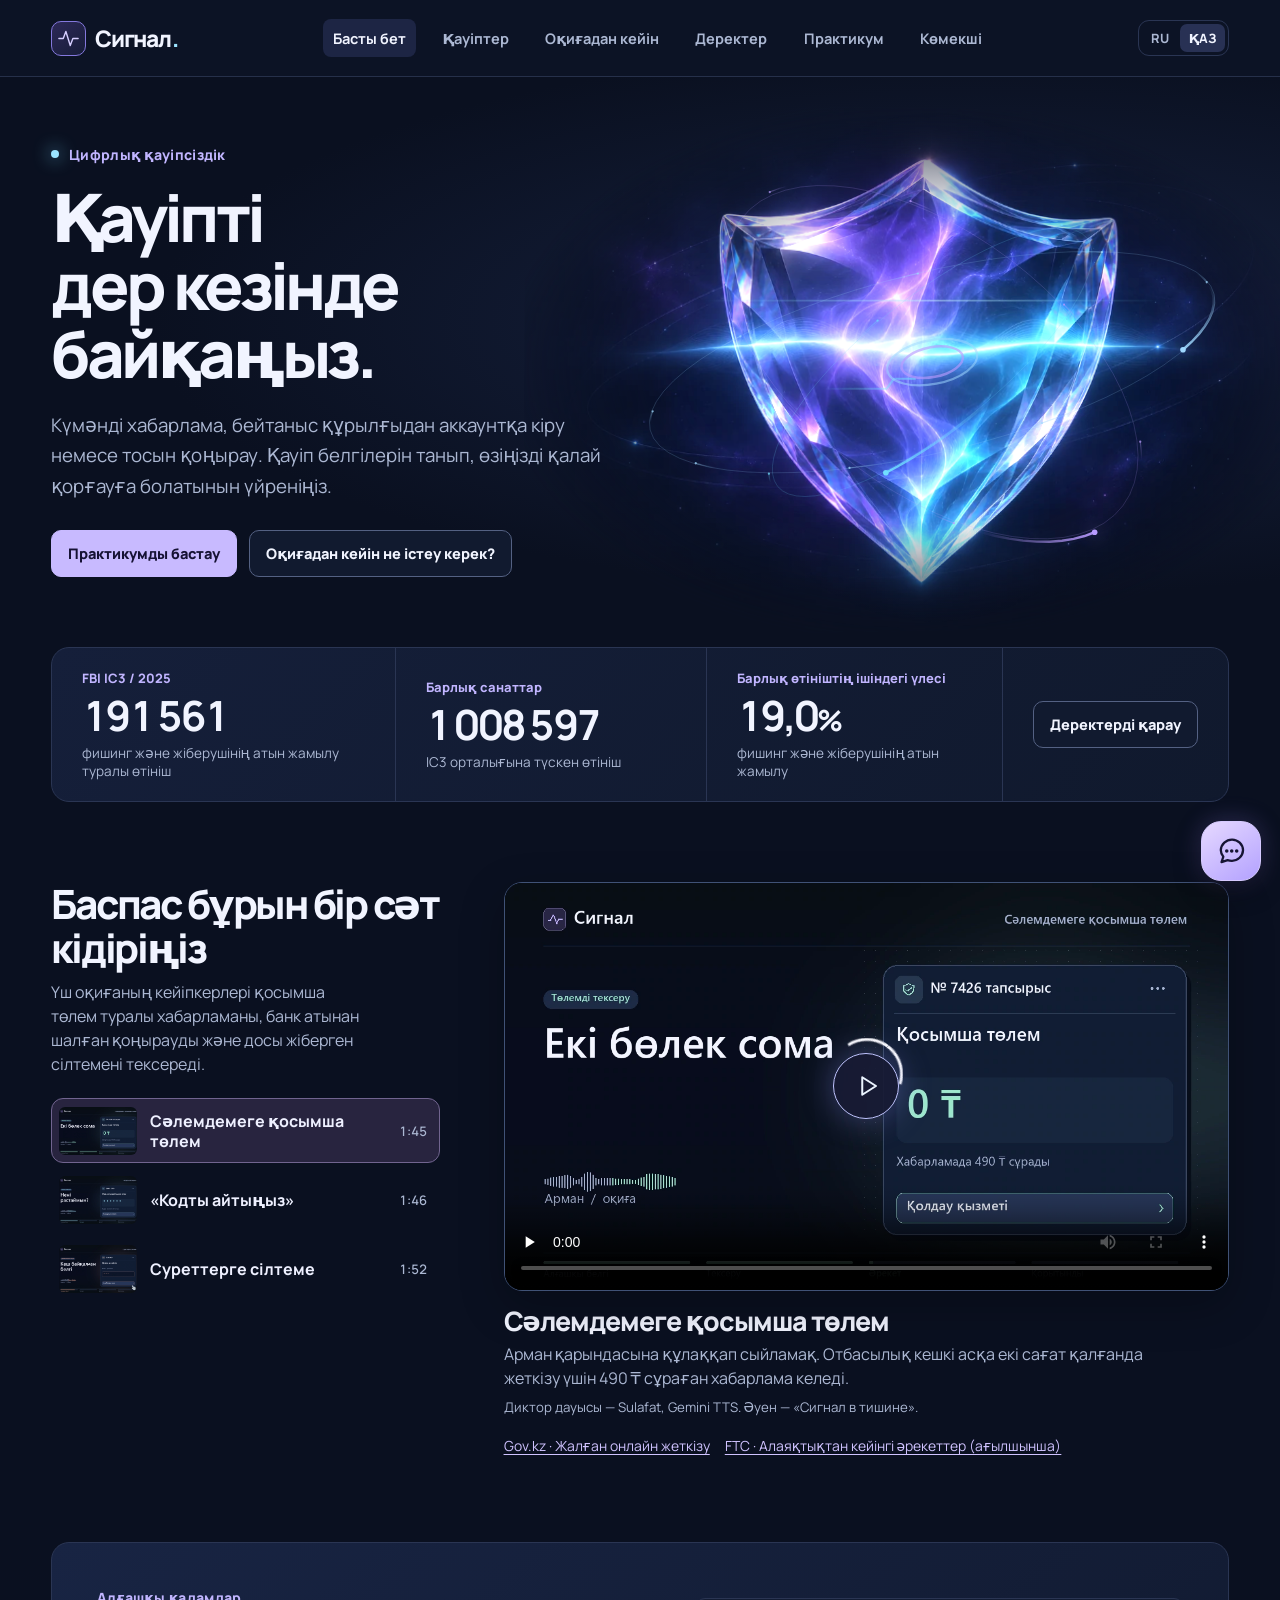
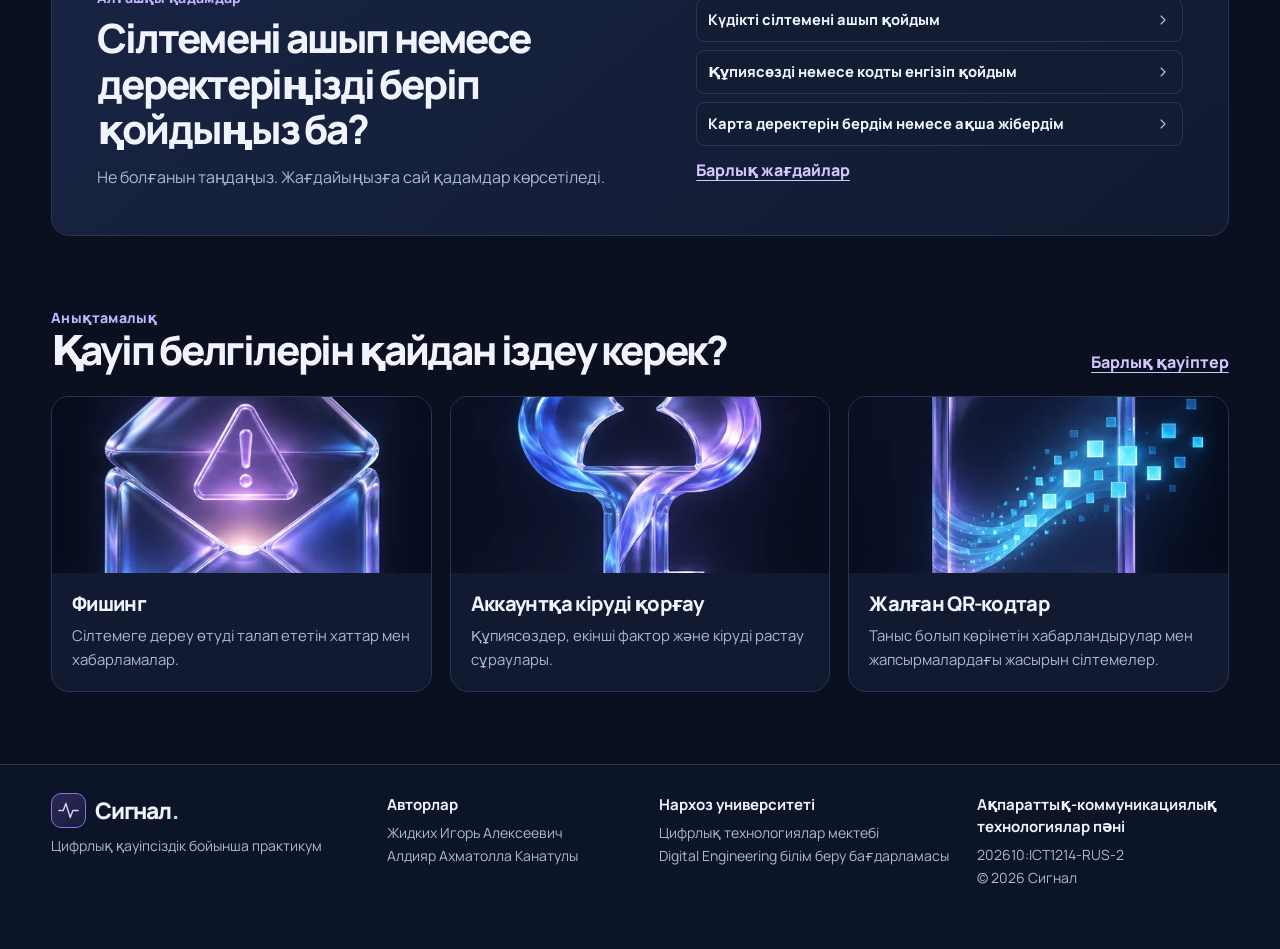
==== commit a70a437b: "Обновить практикум и материалы сайта «Сигнал»" ====
--- a/kk/index.html
+++ b/kk/index.html
@@ -1 +1 @@
-<!doctype html><html lang="kk"><head><meta charset="utf-8"><meta http-equiv="Content-Security-Policy" content="default-src 'self'; script-src 'self'; style-src 'self'; img-src 'self'; media-src 'self'; font-src 'self'; connect-src 'none'; frame-src 'none'; object-src 'none'; base-uri 'none'; form-action 'none'"><meta name="referrer" content="strict-origin-when-cross-origin"><meta name="viewport" content="width=device-width, initial-scale=1"><meta name="description" content="Күнделікті өмірдегі цифрлық қауіпсіздік"><link rel="alternate" hreflang="ru" href="../index.html"><link rel="alternate" hreflang="kk" href="index.html"><meta name="theme-color" content="#0a1020"><title>Басты бет · Сигнал</title><link rel="icon" href="../assets/icon.png"><link rel="stylesheet" href="../style.css"><script defer src="../classifier.js"></script><script defer src="content.js"></script><script defer src="../language.js"></script><script defer src="app.js"></script><script defer src="../chat.js"></script><script defer src="../hero.js"></script></head><body data-page="index"><a class="skip" href="#main">Негізгі мазмұнға өту</a><header class="top"><div class="wrap top-inner"><a class="brand" href="index.html" aria-label="Сигнал, басты бет"><span class="brand-mark"><svg aria-hidden="true" viewBox="0 0 24 24" fill="none" stroke="currentColor" stroke-width="1.6" stroke-linecap="round" stroke-linejoin="round"><path d="M1 12h5l3-8 5 16 3-8h6"/></svg></span>Сигнал<span class="brand-period">.</span></a><nav aria-label="Негізгі мәзір"><a href="index.html" aria-current="page">Басты бет</a><a href="guide.html">Қауіптер</a><a href="response.html">Оқиғадан кейін</a><a href="data.html">Деректер</a><a href="lab.html">Практикум</a><a href="assistant.html">Көмекші</a></nav><div class="locale-switch" role="group" aria-label="Тілді таңдау"><a class="locale-option" hreflang="ru" lang="ru" href="../index.html" aria-label="Русский">RU</a><a class="locale-option" hreflang="kk" lang="kk" href="index.html" aria-label="Қазақша" aria-current="true">ҚАЗ</a></div></div></header><main id="main"><section class="hero" aria-labelledby="hero-title"><div class="wrap hero-inner"><div class="hero-copy"><div class="kicker"><span class="signal-dot"></span>Цифрлық қауіпсіздік</div><h1 id="hero-title">Қауіпті<br>дер кезінде байқаңыз.</h1><p>Күмәнді хабарлама, бейтаныс құрылғыдан аккаунтқа кіру немесе тосын қоңырау. Қауіп белгілерін танып, өзіңізді қалай қорғауға болатынын үйреніңіз.</p><div class="actions"><a class="button primary" href="lab.html">Практикумды бастау</a><a class="button ghost" href="response.html">Оқиғадан кейін не істеу керек?</a></div></div><div class="hero-visual" id="hero-visual" aria-hidden="true"><div class="hero-shield"><img src="../assets/hero.webp" alt="" width="1152" height="768" fetchpriority="high"></div><canvas class="hero-effects"></canvas></div></div></section><div class="wrap"><section class="home-stats" aria-label="2025 жылы IC3 орталығына түскен өтініштер"><div><small>FBI IC3 / 2025</small><strong>191 561</strong><span>фишинг және жіберушінің атын жамылу туралы өтініш</span></div><div><small>Барлық санаттар</small><strong>1 008 597</strong><span>IC3 орталығына түскен өтініш</span></div><div><small>Барлық өтініштің ішіндегі үлесі</small><strong>19,0<span>%</span></strong><span>фишинг және жіберушінің атын жамылу</span></div><div class="stat-link"><a class="button ghost" href="data.html">Деректерді қарау</a></div></section><section class="film-section stories" id="film" aria-labelledby="film-title"><div class="story-sidebar"><h2 id="film-title">Баспас бұрын бір сәт кідіріңіз</h2><p class="story-deck">Үш оқиғаның кейіпкерлері қосымша төлем туралы хабарламаны, банк атынан шалған қоңырауды және досы жіберген сілтемені тексереді.</p><nav class="story-menu" aria-label="Бейнеоқиғаны таңдау"><a class="story-select" href="#film-delivery"><img src="../assets/film-poster-kk.webp?v=14" alt="" width="88" height="52" loading="lazy"><span>Сәлемдемеге қосымша төлем</span><small>1:45</small></a><a class="story-select" href="#film-code"><img src="../assets/code-poster-kk.webp?v=14" alt="" width="88" height="52" loading="lazy"><span>«Кодты айтыңыз»</span><small>1:46</small></a><a class="story-select" href="#film-link"><img src="../assets/link-poster-kk.webp?v=14" alt="" width="88" height="52" loading="lazy"><span>Суреттерге сілтеме</span><small>1:52</small></a></nav></div><div class="story-stage"><article class="story-episode" id="film-delivery" aria-labelledby="film-delivery-title"><figure class="film-player"><div class="video-frame"><video controls playsinline preload="none" poster="../assets/film-poster-kk.webp?v=14" aria-label="Сәлемдемеге қосымша төлем" data-captions="[[0,3.015,&quot;Үстел үстінде бос сыйлық қорабы жатыр.&quot;],[3.115,6.695,&quot;Арман қарындасына алған құлаққапты бүгін алып кетпек.&quot;],[6.775,9.279,&quot;Отбасылық кешкі асқа екі сағат қалды.&quot;],[9.325,11.175,&quot;Телефоны дір ете қалды.&quot;],[11.245,13.309,&quot;«Сәлемдеме кідірді.&quot;],[13.345,16.704,&quot;Кешкі алтыға дейін төрт жүз тоқсан теңге төлеңіз».&quot;],[16.765,20.6,&quot;Расында да тапсырыс күтіп отырған Арман сілтемені баспақ болады.&quot;],[20.605,22.477,&quot;Сұраған ақшасы көп емес.&quot;],[22.525,25.282,&quot;Бірақ бейтаныс нөмірден неге жазып отыр?&quot;],[25.435,28.925,&quot;Хабарламада тапсырыс нөмірі де, дүкеннің атауы да жоқ.&quot;],[29.035,30.95,&quot;Тек мерзімі көрсетілген.&quot;],[30.95,34.265,&quot;Арман қолын тартып алып, хабарламаны жабады.&quot;],[34.285,39.693,&quot;Телефонның негізгі экранынан тапсырыс берген қосымшасын өзі тауып ашады.&quot;],[39.805,41.768,&quot;Тізімде екі сәлемдеме бар екен.&quot;],[41.845,46.908,&quot;Арман бүгінгі тапсырысты таңдап, тауардың атауы мен алу пунктін тексереді.&quot;],[46.915,48.775,&quot;Іздеген құлаққабы осы.&quot;],[49.105,51.035,&quot;Тапсырыста «Төленді» деп тұр.&quot;],[51.265,53.193,&quot;Қосымша төлем нөл теңге.&quot;],[53.245,56.365,&quot;Ал хабарламада төрт жүз тоқсан теңге сұраған еді.&quot;],[56.515,58.523,&quot;Екі сома сәйкес келмейді.&quot;],[58.525,62.595,&quot;Арман тапсырыс бетінен қолдау қызметінің чатын ашады.&quot;],[62.665,64.536,&quot;Қосымша ақы керек пе деп сұрайды.&quot;],[64.536,69.881,&quot;Оператор тапсырыстың төленгенін, оны алып кетуге болатынын растайды.&quot;],[69.925,72.963,&quot;Арман күмәнді хабарламаны спам деп белгілейді.&quot;],[72.963,77.185,&quot;Кешке қарындасы қорапты ашып, жаңа құлаққабын киіп көреді.&quot;],[77.245,79.445,&quot;Арман әлгі сілтемеге кірген жоқ.&quot;],[79.645,83.235,&quot;Ал карта деректерін енгізіп қойған адам не істейді?&quot;],[83.245,90.525,&quot;Банктің ресми қосымшасы арқылы немесе картаның артындағы нөмірге қоңырау шалып, бірден хабарласқан жөн.&quot;],[90.685,93.298,&quot;Төлем мәліметтерін сақтап қойыңыз.&quot;],[93.325,99.355,&quot;Хабарлама тезірек төлеуді талап етсе, тапсырыс берген қосымшаны өзіңіз ашыңыз.&quot;],[99.415,103.735,&quot;Тауарды, жеткізу күйін және нақты соманы сол жерден тексеруге болады.&quot;]]"><source src="../assets/pause-before-click-kk.mp4?v=14" type="video/mp4"><a href="../assets/pause-before-click-kk.mp4?v=14">Бейнені ашу</a></video><button class="film-start" type="button" aria-label="Сәлемдемеге қосымша төлем бейнесін ойнату" hidden><svg aria-hidden="true" viewBox="0 0 24 24" fill="none" stroke="currentColor" stroke-width="1.6" stroke-linecap="round" stroke-linejoin="round"><path d="m9 5 11 7-11 7z"/></svg></button></div></figure><h3 id="film-delivery-title">Сәлемдемеге қосымша төлем</h3><p class="story-intro">Арман қарындасына құлаққап сыйламақ. Отбасылық кешкі асқа екі сағат қалғанда жеткізу үшін 490 ₸ сұраған хабарлама келеді.</p><p class="film-credit">Диктор дауысы — Sulafat, Gemini TTS. Әуен — «Сигнал в тишине».</p><p class="sources"><a href="https://www.gov.kz/situations/733/1743?lang=kk">Gov.kz · Жалған онлайн жеткізу</a><a href="https://consumer.ftc.gov/articles/what-do-if-you-were-scammed">FTC · Алаяқтықтан кейінгі әрекеттер (ағылшынша)</a></p></article><article class="story-episode" id="film-code" aria-labelledby="film-code-title"><figure class="film-player"><div class="video-frame"><video controls playsinline preload="none" poster="../assets/code-poster-kk.webp?v=14" aria-label="«Кодты айтыңыз»" data-captions="[[0,2.985,&quot;Алина сабақтан шығып, автобус күтіп тұр.&quot;],[3.085,5.703,&quot;Бейтаныс нөмір қоңырау шалды.&quot;],[5.725,10.8,&quot;Сөйлеген адамның дауысы сабырлы, ар жақтан пернетақтаның тықылы естіледі.&quot;],[10.8,13.676,&quot;Ол өзін банк қызметкерімін деп таныстырады.&quot;],[13.676,19.945,&quot;Ол Алинаның атын атап, біреу оның картасынан жиырма сегіз мың теңге аударып жатқанын айтады.&quot;],[20.005,21.718,&quot;Тұтқаны қоймауын сұрайды.&quot;],[21.745,22.97,&quot;«Қазір код келеді.&quot;],[22.975,25.929,&quot;Кодты айтсаңыз, аударымды тоқтатамын».&quot;],[25.945,28.52,&quot;Дәл сол сәтте хабарлама келеді.&quot;],[28.525,31.52,&quot;Қоңырау шалған адамның сөзі рас сияқты.&quot;],[31.585,34.119,&quot;Алина хабарламаны соңына дейін оқиды.&quot;],[34.225,37.249,&quot;Мәтінде жаңа құрылғыдан кіру туралы жазылған.&quot;],[37.255,39.685,&quot;Ақша аударымын тоқтату жайлы бір сөз жоқ.&quot;],[39.805,42.555,&quot;Алина басқа құрылғыдан кірген жоқ.&quot;],[42.775,46.735,&quot;Қоңырау шалған адам «Бірнеше секунд қана қалды» деп асықтырады.&quot;],[46.765,49.64,&quot;Алина кодты айтпастан қызыл түймені басады.&quot;],[49.645,51.48,&quot;Байланыс үзілді.&quot;],[51.565,56.325,&quot;Ол телефонның негізгі экранынан әдетте қолданатын банк қосымшасын ашады.&quot;],[56.395,60.315,&quot;Соңғы операциялардың ішінде айтылған сомаға жасалған аударым жоқ.&quot;],[60.445,63.983,&quot;Бірақ операциялар тізімін қарау жеткіліксіз.&quot;],[63.983,68.44,&quot;Алина қосымшаның ішіндегі қолдау чатын ашып, қоңыраудың уақытын жазады.&quot;],[68.455,70.332,&quot;Қандай код сұрағанын түсіндіреді.&quot;],[70.332,74.715,&quot;Қолдау қызметі аккаунт ашылған құрылғыларды тексеруді ұсынады.&quot;],[74.755,76.845,&quot;Тізімде өзінің телефоны ғана бар.&quot;],[77.005,79.475,&quot;Бір реттік кодты да ешкімге берген жоқ.&quot;],[79.645,85.078,&quot;Егер кодты айтып қойсаңыз, кідірмей банкке ресми арна арқылы хабарласыңыз.&quot;],[85.078,91.875,&quot;Код қандай әрекетке арналғанын түсіндіріп, аккаунтты қорғауды және операцияларды тексеруді сұраңыз.&quot;],[91.885,94.444,&quot;Алина автобусына үлгереді.&quot;],[94.465,99.427,&quot;Есінде қалғаны әлгі адамның дауысы емес, кодтың үстіндегі жазу.&quot;],[99.625,102.425,&quot;Кодтың қандай әрекетті растайтынын оқыңыз.&quot;],[102.445,104.88,&quot;Оны қоңырау шалған адамға айтпаңыз.&quot;]]"><source src="../assets/never-share-code-kk.mp4?v=14" type="video/mp4"><a href="../assets/never-share-code-kk.mp4?v=14">Бейнені ашу</a></video><button class="film-start" type="button" aria-label="«Кодты айтыңыз» бейнесін ойнату" hidden><svg aria-hidden="true" viewBox="0 0 24 24" fill="none" stroke="currentColor" stroke-width="1.6" stroke-linecap="round" stroke-linejoin="round"><path d="m9 5 11 7-11 7z"/></svg></button></div></figure><h3 id="film-code-title">«Кодты айтыңыз»</h3><p class="story-intro">Алинаға банк атынан қоңырау шалып, 28 000 ₸ аударылып жатқанын айтады. Ол кодтың үстіндегі мәтінді оқып үлгереді.</p><p class="film-credit">Диктор дауысы — Sulafat, Gemini TTS. Әуен — «Сигнал в тишине».</p><p class="sources"><a href="https://nationalbank.kz/kz/news/informacionnye-soobshcheniya/20489">Қазақстан Ұлттық Банкі · Телефон алаяқтығы</a><a href="https://www.gov.kz/situations/733/1743?lang=kk">Gov.kz · Өзіңізді алаяқтардан қалай қорғауға болады</a></p></article><article class="story-episode" id="film-link" aria-labelledby="film-link-title"><figure class="film-player"><div class="video-frame"><video controls playsinline preload="none" poster="../assets/link-poster-kk.webp?v=14" aria-label="Суреттерге сілтеме" data-captions="[[0,4.155,&quot;Жексенбідегі жүгіруден кейін Марат ортақ суреттерді күтіп жүр.&quot;],[4.285,7.385,&quot;Чатқа танысының атынан хабарлама түседі.&quot;],[7.405,9.1,&quot;«Мынау біздің альбом.&quot;],[9.115,11.42,&quot;Үшінші суретте сен барсың».&quot;],[11.545,13.851,&quot;Аты да, суреті де таныс.&quot;],[13.945,15.525,&quot;Марат шақыруды ашады.&quot;],[15.595,20.355,&quot;Бірақ фотолардың орнына электрондық пошта арқылы кіруді сұрайтын бет шығады.&quot;],[20.365,24.845,&quot;Марат құпиясөзін енгізіп, «Альбомды ашу» түймесін басады.&quot;],[24.925,28.646,&quot;Жолдағы нүктелер құпиясөзді экранда ғана жасырады.&quot;],[28.675,30.932,&quot;Енгізілген дерек сайтқа жетіп үлгерді.&quot;],[30.932,32.205,&quot;Экран бос.&quot;],[32.335,33.915,&quot;Бірде-бір сурет жоқ.&quot;],[34.135,39.596,&quot;Енді ғана Марат беттің мекенжайы өзі білетін сервистікінен өзгеше екенін байқайды.&quot;],[39.596,42.048,&quot;Құпиясөзді қайта енгізбейді.&quot;],[42.055,46.251,&quot;Марат бетті жауып, телефонынан пошта қосымшасын өзі ашады.&quot;],[46.345,50.547,&quot;Поштасына әлі де кіре алатынын көріп, қауіпсіздік бөліміне өтеді.&quot;],[50.665,55.137,&quot;Алдымен пошта құпиясөзін бұрын қолданбаған жаңа құпиясөзге ауыстырады.&quot;],[55.137,57.053,&quot;Ескісін басқа жерде пайдаланбаған екен.&quot;],[57.085,61.172,&quot;Сондықтан өзге аккаунттардың құпиясөзін ауыстырудың қажеті болмады.&quot;],[61.172,64.241,&quot;Содан соң белсенді сеанстарды қарайды.&quot;],[64.255,66.415,&quot;Тізімде бейтаныс браузер бар.&quot;],[66.625,71.158,&quot;Марат басқа сеанстарды аяқтап, қалпына келтіру мекенжайын тексереді.&quot;],[71.158,73.395,&quot;Екі сатылы растауды қосады.&quot;],[73.465,78.54,&quot;Содан кейін ғана досына бұрыннан сақталған нөмір арқылы қоңырау шалады.&quot;],[78.595,81.4,&quot;Досы таң қалып, «Мен ештеңе жіберген жоқпын» дейді.&quot;],[81.4,85.305,&quot;Екеуі чаттағыларға ескерту жазады.&quot;],[85.375,89.422,&quot;Кешке досы шын фотоларды чаттың өзіне жібереді.&quot;],[89.455,93.758,&quot;Марат мәре сызығынан өтіп бара жатқан өзін көріп, күлімсірейді.&quot;],[93.758,96.795,&quot;Бөтен сайтқа кірудің еш қажеті болмады.&quot;],[96.835,104.282,&quot;Суретке арналған сілтеме пошта құпиясөзін сұраса, алдымен жіберген адамға басқа жолмен хабарласыңыз.&quot;],[104.282,110.66,&quot;Ал құпиясөзді енгізіп қойсаңыз, аккаунтты қалпына келтіруді ресми пошта қызметінен бастаңыз.&quot;]]"><source src="../assets/photo-link-kk.mp4?v=14" type="video/mp4"><a href="../assets/photo-link-kk.mp4?v=14">Бейнені ашу</a></video><button class="film-start" type="button" aria-label="Суреттерге сілтеме бейнесін ойнату" hidden><svg aria-hidden="true" viewBox="0 0 24 24" fill="none" stroke="currentColor" stroke-width="1.6" stroke-linecap="round" stroke-linejoin="round"><path d="m9 5 11 7-11 7z"/></svg></button></div></figure><h3 id="film-link-title">Суреттерге сілтеме</h3><p class="story-intro">Жарыстан кейін Маратқа досының атынан «ортақ альбом» келеді. Суреттер жоқ, бірақ Марат пошта құпиясөзін енгізіп үлгерді.</p><p class="film-credit">Диктор дауысы — Sulafat, Gemini TTS. Әуен — «Сигнал в тишине».</p><p class="sources"><a href="https://consumer.ftc.gov/articles/how-recognize-avoid-phishing-scams">FTC · Фишингті қалай тануға болады (ағылшынша)</a><a href="https://consumer.ftc.gov/articles/how-recover-your-hacked-email-or-social-media-account">FTC · Поштаға кіруді қалпына келтіру (ағылшынша)</a></p></article></div></section><section class="home-response"><div><div class="kicker">Алғашқы қадамдар</div><h2>Сілтемені ашып немесе деректеріңізді беріп қойдыңыз ба?</h2><p>Не болғанын таңдаңыз. Жағдайыңызға сай қадамдар көрсетіледі.</p></div><div class="home-response-links"><a class="response-link" href="response.html#link">Күдікті сілтемені ашып қойдым<svg aria-hidden="true" viewBox="0 0 24 24" fill="none" stroke="currentColor" stroke-width="1.6" stroke-linecap="round" stroke-linejoin="round"><path d="m6 9 6 6 6-6"/></svg></a><a class="response-link" href="response.html#account">Құпиясөзді немесе кодты енгізіп қойдым<svg aria-hidden="true" viewBox="0 0 24 24" fill="none" stroke="currentColor" stroke-width="1.6" stroke-linecap="round" stroke-linejoin="round"><path d="m6 9 6 6 6-6"/></svg></a><a class="response-link" href="response.html#payment">Карта деректерін бердім немесе ақша жібердім<svg aria-hidden="true" viewBox="0 0 24 24" fill="none" stroke="currentColor" stroke-width="1.6" stroke-linecap="round" stroke-linejoin="round"><path d="m6 9 6 6 6-6"/></svg></a><a class="text-link" href="response.html">Барлық жағдайлар</a></div></section><section class="home-guide"><div class="section-title"><div><div class="kicker">Анықтамалық</div><h2>Қауіп белгілерін қайдан іздеу керек?</h2></div><a class="text-link" href="guide.html">Барлық қауіптер</a></div><div class="feature-grid"><a class="feature" href="guide.html#phishing"><img src="../assets/mail.webp" alt="" loading="lazy" width="510" height="700"><div><h3>Фишинг</h3><p>Сілтемеге дереу өтуді талап ететін хаттар мен хабарламалар.</p></div></a><a class="feature" href="guide.html#mfa"><img src="../assets/key.webp" alt="" loading="lazy" width="510" height="700"><div><h3>Аккаунтқа кіруді қорғау</h3><p>Құпиясөздер, екінші фактор және кіруді растау сұраулары.</p></div></a><a class="feature" href="guide.html#qr"><img src="../assets/device.webp" alt="" loading="lazy" width="510" height="700"><div><h3>Жалған QR-кодтар</h3><p>Таныс болып көрінетін хабарландырулар мен жапсырмалардағы жасырын сілтемелер.</p></div></a></div></section></div></main><footer class="footer"><div class="wrap footer-grid"><div><a class="brand" href="index.html" aria-label="Сигнал, басты бет"><span class="brand-mark"><svg aria-hidden="true" viewBox="0 0 24 24" fill="none" stroke="currentColor" stroke-width="1.6" stroke-linecap="round" stroke-linejoin="round"><path d="M1 12h5l3-8 5 16 3-8h6"/></svg></span>Сигнал<span class="brand-period">.</span></a><p>Цифрлық қауіпсіздік бойынша практикум</p></div><div><strong>Авторлар</strong><p>Жидких Игорь Алексеевич<br>Алдияр Ахматолла Канатулы</p></div><div><strong>Нархоз университеті</strong><p>Цифрлық технологиялар мектебі<br>Digital Engineering білім беру бағдарламасы</p></div><div><strong>Ақпараттық-коммуникациялық технологиялар пәні</strong><p>202610:ICT1214-RUS-2<br>© 2026 Сигнал</p></div></div></footer><button class="chat-launcher" type="button" data-chat-open hidden aria-label="Көмекшіні ашу" title="Көмекшіні ашу" aria-haspopup="dialog" aria-controls="chat-dialog" aria-expanded="false"><svg aria-hidden="true" viewBox="0 0 24 24" fill="none" stroke="currentColor" stroke-width="1.6" stroke-linecap="round" stroke-linejoin="round"><path d="M20.5 11.4a7.8 7.8 0 0 1-8 7.5 9 9 0 0 1-2.9-.5l-4.3 1.4 1.3-3.8a7.2 7.2 0 0 1-1.8-4.6 7.9 7.9 0 0 1 8-7.5 7.8 7.8 0 0 1 7.7 7.5Z"/><path d="M9 12h.01m3.5 0h.01m3.5 0h.01" stroke-width="2.5"/></svg></button><dialog class="chat-dialog" id="chat-dialog" aria-labelledby="chat-title"><div class="chat"><header class="chat-header"><div class="brand-mark"><svg aria-hidden="true" viewBox="0 0 24 24" fill="none" stroke="currentColor" stroke-width="1.6" stroke-linecap="round" stroke-linejoin="round"><path d="M1 12h5l3-8 5 16 3-8h6"/></svg></div><div><strong id="chat-title">Сигнал көмекшісі</strong><span id="mode">Анықтамалық режимі</span></div><button class="chip" id="reset-chat" type="button">Тазалау</button><button class="icon-button chat-close" type="button" data-chat-close aria-label="Чатты жабу"><svg aria-hidden="true" viewBox="0 0 24 24" fill="none" stroke="currentColor" stroke-width="1.6" stroke-linecap="round" stroke-linejoin="round"><path d="m6 6 12 12M6 18 18 6"/></svg></button></header><div class="messages" id="messages" role="log" aria-label="Әңгіме" aria-live="polite" tabindex="0"></div><div class="quick" aria-label="Сұрақ үлгілері"><button class="chip" type="button">Фишингті қалай тануға болады?</button><button class="chip" type="button">2FA деген не?</button><button class="chip" type="button">Шотымнан рұқсатымсыз ақша алынса, не істеймін?</button></div><form id="chat-form"><label class="visually-hidden" for="question">Сұрағыңыз</label><input id="question" placeholder="Сұрағыңызды жазыңыз…" autocomplete="off" maxlength="1200" required><button class="send primary" aria-label="Сұрақты жіберу" type="submit"><svg aria-hidden="true" viewBox="0 0 24 24" fill="none" stroke="currentColor" stroke-width="1.6" stroke-linecap="round" stroke-linejoin="round"><path d="M12 19V5M6 11l6-6 6 6"/></svg></button></form><p class="chat-note">Құпиясөздерді, растау кодтарын және дербес деректерді енгізбеңіз. <a class="about-chat" href="assistant.html">Көмекші туралы</a></p></div></dialog></body></html>+<!doctype html><html lang="kk"><head><meta charset="utf-8"><meta http-equiv="Content-Security-Policy" content="default-src 'self'; script-src 'self'; style-src 'self'; img-src 'self'; media-src 'self'; font-src 'self'; connect-src 'none'; frame-src 'none'; object-src 'none'; base-uri 'none'; form-action 'none'"><meta name="referrer" content="strict-origin-when-cross-origin"><meta name="viewport" content="width=device-width, initial-scale=1"><meta name="description" content="Күнделікті өмірдегі цифрлық қауіпсіздік"><link rel="alternate" hreflang="ru" href="../index.html"><link rel="alternate" hreflang="kk" href="index.html"><meta name="theme-color" content="#0a1020"><title>Басты бет · Сигнал</title><link rel="icon" href="../assets/icon.png"><link rel="stylesheet" href="../style.css"><script defer src="../classifier.js"></script><script defer src="content.js"></script><script defer src="../language.js"></script><script defer src="app.js"></script><script defer src="../chat.js"></script><script defer src="../hero.js"></script></head><body data-page="index"><a class="skip" href="#main">Негізгі мазмұнға өту</a><header class="top"><div class="wrap top-inner"><a class="brand" href="index.html" aria-label="Сигнал, басты бет"><span class="brand-mark"><svg aria-hidden="true" viewBox="0 0 24 24" fill="none" stroke="currentColor" stroke-width="1.6" stroke-linecap="round" stroke-linejoin="round"><path d="M1 12h5l3-8 5 16 3-8h6"/></svg></span>Сигнал<span class="brand-period">.</span></a><nav aria-label="Негізгі мәзір"><a href="index.html" aria-current="page">Басты бет</a><a href="guide.html">Қауіптер</a><a href="response.html">Оқиғадан кейін</a><a href="data.html">Деректер</a><a href="lab.html">Практикум</a><a href="assistant.html">Көмекші</a></nav><div class="locale-switch" role="group" aria-label="Тілді таңдау"><a class="locale-option" hreflang="ru" lang="ru" href="../index.html" aria-label="Русский">RU</a><a class="locale-option" hreflang="kk" lang="kk" href="index.html" aria-label="Қазақша" aria-current="true">ҚАЗ</a></div></div></header><main id="main"><section class="hero" aria-labelledby="hero-title"><div class="wrap hero-inner"><div class="hero-copy"><div class="kicker"><span class="signal-dot"></span>Цифрлық қауіпсіздік</div><h1 id="hero-title">Қауіпті<br>дер кезінде байқаңыз.</h1><p>Күмәнді хабарлама, бейтаныс құрылғыдан аккаунтқа кіру немесе тосын қоңырау. Қауіп белгілерін танып, өзіңізді қалай қорғауға болатынын үйреніңіз.</p><div class="actions"><a class="button primary" href="lab.html">Практикумды бастау</a><a class="button ghost" href="response.html">Оқиғадан кейін не істеу керек?</a></div></div><div class="hero-visual" id="hero-visual" aria-hidden="true"><div class="hero-shield"><img src="../assets/hero.webp" alt="" width="1152" height="768" fetchpriority="high"></div><canvas class="hero-effects"></canvas></div></div></section><div class="wrap"><section class="home-stats" aria-label="2025 жылы IC3 орталығына түскен өтініштер"><div><small>FBI IC3 / 2025</small><strong>191 561</strong><span>фишинг және жіберушінің атын жамылу туралы өтініш</span></div><div><small>Барлық санаттар</small><strong>1 008 597</strong><span>IC3 орталығына түскен өтініш</span></div><div><small>Барлық өтініштің ішіндегі үлесі</small><strong>19,0<span>%</span></strong><span>фишинг және жіберушінің атын жамылу</span></div><div class="stat-link"><a class="button ghost" href="data.html">Деректерді қарау</a></div></section><section class="film-section stories" id="film" aria-labelledby="film-title"><div class="story-sidebar"><h2 id="film-title">Баспас бұрын бір сәт кідіріңіз</h2><p class="story-deck">Үш оқиғаның кейіпкерлері қосымша төлем туралы хабарламаны, банк атынан шалған қоңырауды және досы жіберген сілтемені тексереді.</p><nav class="story-menu" aria-label="Бейнеоқиғаны таңдау"><a class="story-select" href="#film-delivery"><img src="../assets/film-poster-kk.webp?v=14" alt="" width="88" height="52" loading="lazy"><span>Сәлемдемеге қосымша төлем</span><small>1:45</small></a><a class="story-select" href="#film-code"><img src="../assets/code-poster-kk.webp?v=14" alt="" width="88" height="52" loading="lazy"><span>«Кодты айтыңыз»</span><small>1:46</small></a><a class="story-select" href="#film-link"><img src="../assets/link-poster-kk.webp?v=14" alt="" width="88" height="52" loading="lazy"><span>Суреттерге сілтеме</span><small>1:52</small></a></nav></div><div class="story-stage"><article class="story-episode" id="film-delivery" aria-labelledby="film-delivery-title"><figure class="film-player"><div class="video-frame"><video controls playsinline preload="none" poster="../assets/film-poster-kk.webp?v=14" aria-label="Сәлемдемеге қосымша төлем" data-captions="[[0,3.015,&quot;Үстел үстінде бос сыйлық қорабы жатыр.&quot;],[3.115,6.695,&quot;Арман қарындасына алған құлаққапты бүгін алып кетпек.&quot;],[6.775,9.279,&quot;Отбасылық кешкі асқа екі сағат қалды.&quot;],[9.325,11.175,&quot;Телефоны дір ете қалды.&quot;],[11.245,13.309,&quot;«Сәлемдеме кідірді.&quot;],[13.345,16.704,&quot;Кешкі алтыға дейін төрт жүз тоқсан теңге төлеңіз».&quot;],[16.765,20.6,&quot;Расында да тапсырыс күтіп отырған Арман сілтемені баспақ болады.&quot;],[20.605,22.477,&quot;Сұраған ақшасы көп емес.&quot;],[22.525,25.282,&quot;Бірақ бейтаныс нөмірден неге жазып отыр?&quot;],[25.435,28.925,&quot;Хабарламада тапсырыс нөмірі де, дүкеннің атауы да жоқ.&quot;],[29.035,30.95,&quot;Тек мерзімі көрсетілген.&quot;],[30.95,34.265,&quot;Арман қолын тартып алып, хабарламаны жабады.&quot;],[34.285,39.693,&quot;Телефонның негізгі экранынан тапсырыс берген қосымшасын өзі тауып ашады.&quot;],[39.805,41.768,&quot;Тізімде екі сәлемдеме бар екен.&quot;],[41.845,46.908,&quot;Арман бүгінгі тапсырысты таңдап, тауардың атауы мен алу пунктін тексереді.&quot;],[46.915,48.775,&quot;Іздеген құлаққабы осы.&quot;],[49.105,51.035,&quot;Тапсырыста «Төленді» деп тұр.&quot;],[51.265,53.193,&quot;Қосымша төлем нөл теңге.&quot;],[53.245,56.365,&quot;Ал хабарламада төрт жүз тоқсан теңге сұраған еді.&quot;],[56.515,58.523,&quot;Екі сома сәйкес келмейді.&quot;],[58.525,62.595,&quot;Арман тапсырыс бетінен қолдау қызметінің чатын ашады.&quot;],[62.665,64.536,&quot;Қосымша ақы керек пе деп сұрайды.&quot;],[64.536,69.881,&quot;Оператор тапсырыстың төленгенін, оны алып кетуге болатынын растайды.&quot;],[69.925,72.963,&quot;Арман күмәнді хабарламаны спам деп белгілейді.&quot;],[72.963,77.185,&quot;Кешке қарындасы қорапты ашып, жаңа құлаққабын киіп көреді.&quot;],[77.245,79.445,&quot;Арман әлгі сілтемеге кірген жоқ.&quot;],[79.645,83.235,&quot;Ал карта деректерін енгізіп қойған адам не істейді?&quot;],[83.245,90.525,&quot;Банктің ресми қосымшасы арқылы немесе картаның артындағы нөмірге қоңырау шалып, бірден хабарласқан жөн.&quot;],[90.685,93.298,&quot;Төлем мәліметтерін сақтап қойыңыз.&quot;],[93.325,99.355,&quot;Хабарлама тезірек төлеуді талап етсе, тапсырыс берген қосымшаны өзіңіз ашыңыз.&quot;],[99.415,103.735,&quot;Тауарды, жеткізу күйін және нақты соманы сол жерден тексеруге болады.&quot;]]"><source src="../assets/pause-before-click-kk.mp4?v=14" type="video/mp4"><a href="../assets/pause-before-click-kk.mp4?v=14">Бейнені ашу</a></video><button class="film-start" type="button" aria-label="Сәлемдемеге қосымша төлем бейнесін ойнату" hidden><svg aria-hidden="true" viewBox="0 0 24 24" fill="none" stroke="currentColor" stroke-width="1.6" stroke-linecap="round" stroke-linejoin="round"><path d="m9 5 11 7-11 7z"/></svg></button></div></figure><h3 id="film-delivery-title">Сәлемдемеге қосымша төлем</h3><p class="story-intro">Арман қарындасына құлаққап сыйламақ. Отбасылық кешкі асқа екі сағат қалғанда жеткізу үшін 490 ₸ сұраған хабарлама келеді.</p><p class="film-credit">Диктор дауысы — Sulafat, Gemini TTS. Әуен — «Сигнал в тишине».</p><p class="sources"><a href="https://www.gov.kz/situations/733/1743?lang=kk">Gov.kz · Жалған онлайн жеткізу</a><a href="https://consumer.ftc.gov/articles/what-do-if-you-were-scammed">FTC · Алаяқтықтан кейінгі әрекеттер (ағылшынша)</a></p></article><article class="story-episode" id="film-code" aria-labelledby="film-code-title"><figure class="film-player"><div class="video-frame"><video controls playsinline preload="none" poster="../assets/code-poster-kk.webp?v=14" aria-label="«Кодты айтыңыз»" data-captions="[[0,2.985,&quot;Алина сабақтан шығып, автобус күтіп тұр.&quot;],[3.085,5.703,&quot;Бейтаныс нөмір қоңырау шалды.&quot;],[5.725,10.8,&quot;Сөйлеген адамның дауысы сабырлы, ар жақтан пернетақтаның тықылы естіледі.&quot;],[10.8,13.676,&quot;Ол өзін банк қызметкерімін деп таныстырады.&quot;],[13.676,19.945,&quot;Ол Алинаның атын атап, біреу оның картасынан жиырма сегіз мың теңге аударып жатқанын айтады.&quot;],[20.005,21.718,&quot;Тұтқаны қоймауын сұрайды.&quot;],[21.745,22.97,&quot;«Қазір код келеді.&quot;],[22.975,25.929,&quot;Кодты айтсаңыз, аударымды тоқтатамын».&quot;],[25.945,28.52,&quot;Дәл сол сәтте хабарлама келеді.&quot;],[28.525,31.52,&quot;Қоңырау шалған адамның сөзі рас сияқты.&quot;],[31.585,34.119,&quot;Алина хабарламаны соңына дейін оқиды.&quot;],[34.225,37.249,&quot;Мәтінде жаңа құрылғыдан кіру туралы жазылған.&quot;],[37.255,39.685,&quot;Ақша аударымын тоқтату жайлы бір сөз жоқ.&quot;],[39.805,42.555,&quot;Алина басқа құрылғыдан кірген жоқ.&quot;],[42.775,46.735,&quot;Қоңырау шалған адам «Бірнеше секунд қана қалды» деп асықтырады.&quot;],[46.765,49.64,&quot;Алина кодты айтпастан қызыл түймені басады.&quot;],[49.645,51.48,&quot;Байланыс үзілді.&quot;],[51.565,56.325,&quot;Ол телефонның негізгі экранынан әдетте қолданатын банк қосымшасын ашады.&quot;],[56.395,60.315,&quot;Соңғы операциялардың ішінде айтылған сомаға жасалған аударым жоқ.&quot;],[60.445,63.983,&quot;Бірақ операциялар тізімін қарау жеткіліксіз.&quot;],[63.983,68.44,&quot;Алина қосымшаның ішіндегі қолдау чатын ашып, қоңыраудың уақытын жазады.&quot;],[68.455,70.332,&quot;Қандай код сұрағанын түсіндіреді.&quot;],[70.332,74.715,&quot;Қолдау қызметі аккаунт ашылған құрылғыларды тексеруді ұсынады.&quot;],[74.755,76.845,&quot;Тізімде өзінің телефоны ғана бар.&quot;],[77.005,79.475,&quot;Бір реттік кодты да ешкімге берген жоқ.&quot;],[79.645,85.078,&quot;Егер кодты айтып қойсаңыз, кідірмей банкке ресми арна арқылы хабарласыңыз.&quot;],[85.078,91.875,&quot;Код қандай әрекетке арналғанын түсіндіріп, аккаунтты қорғауды және операцияларды тексеруді сұраңыз.&quot;],[91.885,94.444,&quot;Алина автобусына үлгереді.&quot;],[94.465,99.427,&quot;Есінде қалғаны әлгі адамның дауысы емес, кодтың үстіндегі жазу.&quot;],[99.625,102.425,&quot;Кодтың қандай әрекетті растайтынын оқыңыз.&quot;],[102.445,104.88,&quot;Оны қоңырау шалған адамға айтпаңыз.&quot;]]"><source src="../assets/never-share-code-kk.mp4?v=14" type="video/mp4"><a href="../assets/never-share-code-kk.mp4?v=14">Бейнені ашу</a></video><button class="film-start" type="button" aria-label="«Кодты айтыңыз» бейнесін ойнату" hidden><svg aria-hidden="true" viewBox="0 0 24 24" fill="none" stroke="currentColor" stroke-width="1.6" stroke-linecap="round" stroke-linejoin="round"><path d="m9 5 11 7-11 7z"/></svg></button></div></figure><h3 id="film-code-title">«Кодты айтыңыз»</h3><p class="story-intro">Алинаға банк атынан қоңырау шалып, 28 000 ₸ аударылып жатқанын айтады. Ол кодтың үстіндегі мәтінді оқып үлгереді.</p><p class="film-credit">Диктор дауысы — Sulafat, Gemini TTS. Әуен — «Сигнал в тишине».</p><p class="sources"><a href="https://nationalbank.kz/kz/news/informacionnye-soobshcheniya/20489">Қазақстан Ұлттық Банкі · Телефон алаяқтығы</a><a href="https://www.gov.kz/situations/733/1743?lang=kk">Gov.kz · Өзіңізді алаяқтардан қалай қорғауға болады</a></p></article><article class="story-episode" id="film-link" aria-labelledby="film-link-title"><figure class="film-player"><div class="video-frame"><video controls playsinline preload="none" poster="../assets/link-poster-kk.webp?v=14" aria-label="Суреттерге сілтеме" data-captions="[[0,4.155,&quot;Жексенбідегі жүгіруден кейін Марат ортақ суреттерді күтіп жүр.&quot;],[4.285,7.385,&quot;Чатқа танысының атынан хабарлама түседі.&quot;],[7.405,9.1,&quot;«Мынау біздің альбом.&quot;],[9.115,11.42,&quot;Үшінші суретте сен барсың».&quot;],[11.545,13.851,&quot;Аты да, суреті де таныс.&quot;],[13.945,15.525,&quot;Марат шақыруды ашады.&quot;],[15.595,20.355,&quot;Бірақ фотолардың орнына электрондық пошта арқылы кіруді сұрайтын бет шығады.&quot;],[20.365,24.845,&quot;Марат құпиясөзін енгізіп, «Альбомды ашу» түймесін басады.&quot;],[24.925,28.646,&quot;Жолдағы нүктелер құпиясөзді экранда ғана жасырады.&quot;],[28.675,30.932,&quot;Енгізілген дерек сайтқа жетіп үлгерді.&quot;],[30.932,32.205,&quot;Экран бос.&quot;],[32.335,33.915,&quot;Бірде-бір сурет жоқ.&quot;],[34.135,39.596,&quot;Енді ғана Марат беттің мекенжайы өзі білетін сервистікінен өзгеше екенін байқайды.&quot;],[39.596,42.048,&quot;Құпиясөзді қайта енгізбейді.&quot;],[42.055,46.251,&quot;Марат бетті жауып, телефонынан пошта қосымшасын өзі ашады.&quot;],[46.345,50.547,&quot;Поштасына әлі де кіре алатынын көріп, қауіпсіздік бөліміне өтеді.&quot;],[50.665,55.137,&quot;Алдымен пошта құпиясөзін бұрын қолданбаған жаңа құпиясөзге ауыстырады.&quot;],[55.137,57.053,&quot;Ескісін басқа жерде пайдаланбаған екен.&quot;],[57.085,61.172,&quot;Сондықтан өзге аккаунттардың құпиясөзін ауыстырудың қажеті болмады.&quot;],[61.172,64.241,&quot;Содан соң белсенді сеанстарды қарайды.&quot;],[64.255,66.415,&quot;Тізімде бейтаныс браузер бар.&quot;],[66.625,71.158,&quot;Марат басқа сеанстарды аяқтап, қалпына келтіру мекенжайын тексереді.&quot;],[71.158,73.395,&quot;Екі сатылы растауды қосады.&quot;],[73.465,78.54,&quot;Содан кейін ғана досына бұрыннан сақталған нөмір арқылы қоңырау шалады.&quot;],[78.595,81.4,&quot;Досы таң қалып, «Мен ештеңе жіберген жоқпын» дейді.&quot;],[81.4,85.305,&quot;Екеуі чаттағыларға ескерту жазады.&quot;],[85.375,89.422,&quot;Кешке досы шын фотоларды чаттың өзіне жібереді.&quot;],[89.455,93.758,&quot;Марат мәре сызығынан өтіп бара жатқан өзін көріп, күлімсірейді.&quot;],[93.758,96.795,&quot;Бөтен сайтқа кірудің еш қажеті болмады.&quot;],[96.835,104.282,&quot;Суретке арналған сілтеме пошта құпиясөзін сұраса, алдымен жіберген адамға басқа жолмен хабарласыңыз.&quot;],[104.282,110.66,&quot;Ал құпиясөзді енгізіп қойсаңыз, аккаунтты қалпына келтіруді ресми пошта қызметінен бастаңыз.&quot;]]"><source src="../assets/photo-link-kk.mp4?v=14" type="video/mp4"><a href="../assets/photo-link-kk.mp4?v=14">Бейнені ашу</a></video><button class="film-start" type="button" aria-label="Суреттерге сілтеме бейнесін ойнату" hidden><svg aria-hidden="true" viewBox="0 0 24 24" fill="none" stroke="currentColor" stroke-width="1.6" stroke-linecap="round" stroke-linejoin="round"><path d="m9 5 11 7-11 7z"/></svg></button></div></figure><h3 id="film-link-title">Суреттерге сілтеме</h3><p class="story-intro">Жарыстан кейін Маратқа досының атынан «ортақ альбом» келеді. Суреттер жоқ, бірақ Марат пошта құпиясөзін енгізіп үлгерді.</p><p class="film-credit">Диктор дауысы — Sulafat, Gemini TTS. Әуен — «Сигнал в тишине».</p><p class="sources"><a href="https://consumer.ftc.gov/articles/how-recognize-avoid-phishing-scams">FTC · Фишингті қалай тануға болады (ағылшынша)</a><a href="https://consumer.ftc.gov/articles/how-recover-your-hacked-email-or-social-media-account">FTC · Поштаға кіруді қалпына келтіру (ағылшынша)</a></p></article></div></section><section class="home-response"><div><div class="kicker">Алғашқы қадамдар</div><h2>Сілтемені ашып немесе деректеріңізді беріп қойдыңыз ба?</h2><p>Не болғанын таңдаңыз. Жағдайыңызға сай қадамдар көрсетіледі.</p></div><div class="home-response-links"><a class="response-link" href="response.html#link">Күдікті сілтемені ашып қойдым<svg aria-hidden="true" viewBox="0 0 24 24" fill="none" stroke="currentColor" stroke-width="1.6" stroke-linecap="round" stroke-linejoin="round"><path d="m6 9 6 6 6-6"/></svg></a><a class="response-link" href="response.html#account">Құпиясөзді немесе кодты енгізіп қойдым<svg aria-hidden="true" viewBox="0 0 24 24" fill="none" stroke="currentColor" stroke-width="1.6" stroke-linecap="round" stroke-linejoin="round"><path d="m6 9 6 6 6-6"/></svg></a><a class="response-link" href="response.html#payment">Карта деректерін бердім немесе ақша жібердім<svg aria-hidden="true" viewBox="0 0 24 24" fill="none" stroke="currentColor" stroke-width="1.6" stroke-linecap="round" stroke-linejoin="round"><path d="m6 9 6 6 6-6"/></svg></a><a class="text-link" href="response.html">Барлық жағдайлар</a></div></section><section class="home-guide"><div class="section-title"><div><div class="kicker">Анықтамалық</div><h2>Қауіп белгілерін қайдан іздеу керек?</h2></div><a class="text-link" href="guide.html">Барлық қауіптер</a></div><div class="feature-grid"><a class="feature" href="guide.html#phishing"><img src="../assets/mail.webp" alt="" loading="lazy" width="510" height="700"><div><h3>Фишинг</h3><p>Сілтемеге дереу өтуді талап ететін хаттар мен хабарламалар.</p></div></a><a class="feature" href="guide.html#mfa"><img src="../assets/key.webp" alt="" loading="lazy" width="510" height="700"><div><h3>Аккаунтқа кіруді қорғау</h3><p>Құпиясөздер, екінші фактор және кіруді растау сұраулары.</p></div></a><a class="feature" href="guide.html#qr"><img src="../assets/device.webp" alt="" loading="lazy" width="510" height="700"><div><h3>Жалған QR-кодтар</h3><p>Таныс болып көрінетін хабарландырулар мен жапсырмалардағы жасырын сілтемелер.</p></div></a></div></section></div></main><footer class="footer"><div class="wrap footer-grid"><div><a class="brand" href="index.html" aria-label="Сигнал, басты бет"><span class="brand-mark"><svg aria-hidden="true" viewBox="0 0 24 24" fill="none" stroke="currentColor" stroke-width="1.6" stroke-linecap="round" stroke-linejoin="round"><path d="M1 12h5l3-8 5 16 3-8h6"/></svg></span>Сигнал<span class="brand-period">.</span></a><p>Цифрлық қауіпсіздік бойынша практикум</p></div><div><strong>Авторлар</strong><p>Жидких Игорь Алексеевич<br>Алдияр Ахматолла Канатулы</p></div><div><strong>Нархоз университеті</strong><p>Цифрлық технологиялар мектебі<br>Digital Engineering білім беру бағдарламасы</p></div><div><strong>Ақпараттық-коммуникациялық технологиялар пәні</strong><p>202610:ICT1214-RUS-2<br>© 2026 Сигнал</p></div></div></footer><button class="chat-launcher" type="button" data-chat-open hidden aria-label="Көмекшіні ашу" title="Көмекшіні ашу" aria-haspopup="dialog" aria-controls="chat-dialog" aria-expanded="false"><svg aria-hidden="true" viewBox="0 0 24 24" fill="none" stroke="currentColor" stroke-width="1.6" stroke-linecap="round" stroke-linejoin="round"><path d="M20.5 11.4a7.8 7.8 0 0 1-8 7.5 9 9 0 0 1-2.9-.5l-4.3 1.4 1.3-3.8a7.2 7.2 0 0 1-1.8-4.6 7.9 7.9 0 0 1 8-7.5 7.8 7.8 0 0 1 7.7 7.5Z"/><path d="M9 12h.01m3.5 0h.01m3.5 0h.01" stroke-width="2.5"/></svg></button><dialog class="chat-dialog" id="chat-dialog" aria-labelledby="chat-title"><div class="chat"><header class="chat-header"><div class="brand-mark"><svg aria-hidden="true" viewBox="0 0 24 24" fill="none" stroke="currentColor" stroke-width="1.6" stroke-linecap="round" stroke-linejoin="round"><path d="M1 12h5l3-8 5 16 3-8h6"/></svg></div><div><strong id="chat-title">Сигнал көмекшісі</strong><span id="mode">Анықтамалық режимі</span></div><button class="chip" id="reset-chat" type="button">Тазалау</button><button class="icon-button chat-resize" type="button" aria-label="Чат терезесін кеңейту" title="Чат терезесін кеңейту"><svg aria-hidden="true" viewBox="0 0 24 24" fill="none" stroke="currentColor" stroke-width="1.6" stroke-linecap="round" stroke-linejoin="round"><path d="M14 4h6v6m0-6-7 7M10 20H4v-6m0 6 7-7"/></svg><svg aria-hidden="true" viewBox="0 0 24 24" fill="none" stroke="currentColor" stroke-width="1.6" stroke-linecap="round" stroke-linejoin="round"><path d="M20 4l-7 7m0-6v6h6M4 20l7-7m0 6v-6H5"/></svg></button><button class="icon-button chat-close" type="button" data-chat-close aria-label="Чатты жабу"><svg aria-hidden="true" viewBox="0 0 24 24" fill="none" stroke="currentColor" stroke-width="1.6" stroke-linecap="round" stroke-linejoin="round"><path d="m6 6 12 12M6 18 18 6"/></svg></button></header><div class="messages" id="messages" role="log" aria-label="Әңгіме" aria-live="polite" tabindex="0"></div><div class="quick" aria-label="Сұрақ үлгілері"><button class="chip" type="button">Фишингті қалай тануға болады?</button><button class="chip" type="button">2FA деген не?</button><button class="chip" type="button">Шотымнан рұқсатымсыз ақша алынса, не істеймін?</button></div><form id="chat-form"><label class="visually-hidden" for="question">Сұрағыңыз</label><input id="question" placeholder="Сұрағыңызды жазыңыз…" autocomplete="off" maxlength="1200" required><button class="send primary" aria-label="Сұрақты жіберу" type="submit"><svg aria-hidden="true" viewBox="0 0 24 24" fill="none" stroke="currentColor" stroke-width="1.6" stroke-linecap="round" stroke-linejoin="round"><path d="M12 19V5M6 11l6-6 6 6"/></svg></button></form><p class="chat-note">Құпиясөздерді, растау кодтарын және дербес деректерді енгізбеңіз. <a class="about-chat" href="assistant.html">Көмекші туралы</a></p></div></dialog></body></html>
--- a/style.css
+++ b/style.css
@@ -234,7 +234,21 @@
 .chat-dialog .chat-header{padding:12px 13px;gap:8px;flex:none}
 .chat-header>div:nth-child(2){min-width:0}
 .chat-dialog .chat-header .chip{margin-left:auto}
-.chat-dialog .chat-close{width:38px;height:38px;flex:none;margin-left:0;padding:0}
+.chat-dialog .chat-close,.chat-dialog .chat-resize{width:40px;height:40px;flex:none;margin-left:0;padding:0}
+.chat-resize svg:last-child,.chat-dialog.is-expanded .chat-resize svg:first-child{display:none}
+.chat-dialog.is-expanded .chat-resize svg:last-child{display:block}
+.chat-dialog.is-expanded{inset:0;margin:auto;width:min(1040px,calc(100% - 40px));height:min(860px,calc(100dvh - 40px));max-height:none}
+.chat-dialog.is-expanded .chat{height:100%;max-height:none}
+.chat-dialog.is-expanded .messages{height:auto;min-height:0;flex:1;padding:clamp(14px,2.2vw,28px)}
+.chat-dialog.is-expanded .bubble{max-width:min(74ch,94%)}
+.chat-dialog #question{min-width:0}
+@media(min-width:601px) and (max-height:600px){
+  .chat-dialog.is-expanded{width:min(1040px,calc(100% - 16px));height:calc(100dvh - 16px)}
+}
+@media(max-width:600px){
+  .chat-dialog.is-expanded{inset:0;width:100%;height:100dvh;border:0;border-radius:0;padding:env(safe-area-inset-top) env(safe-area-inset-right) env(safe-area-inset-bottom) env(safe-area-inset-left)}
+}
+@media(max-width:420px){.chat-dialog .chat-header .brand-mark{display:none}}
 .chat-dialog .messages{min-height:78px;height:350px;flex:1 1 auto;padding:12px 13px}
 .chat-dialog .messages:focus-visible{outline-offset:-4px}
 .chat-dialog .bubble{font-size:.93rem}
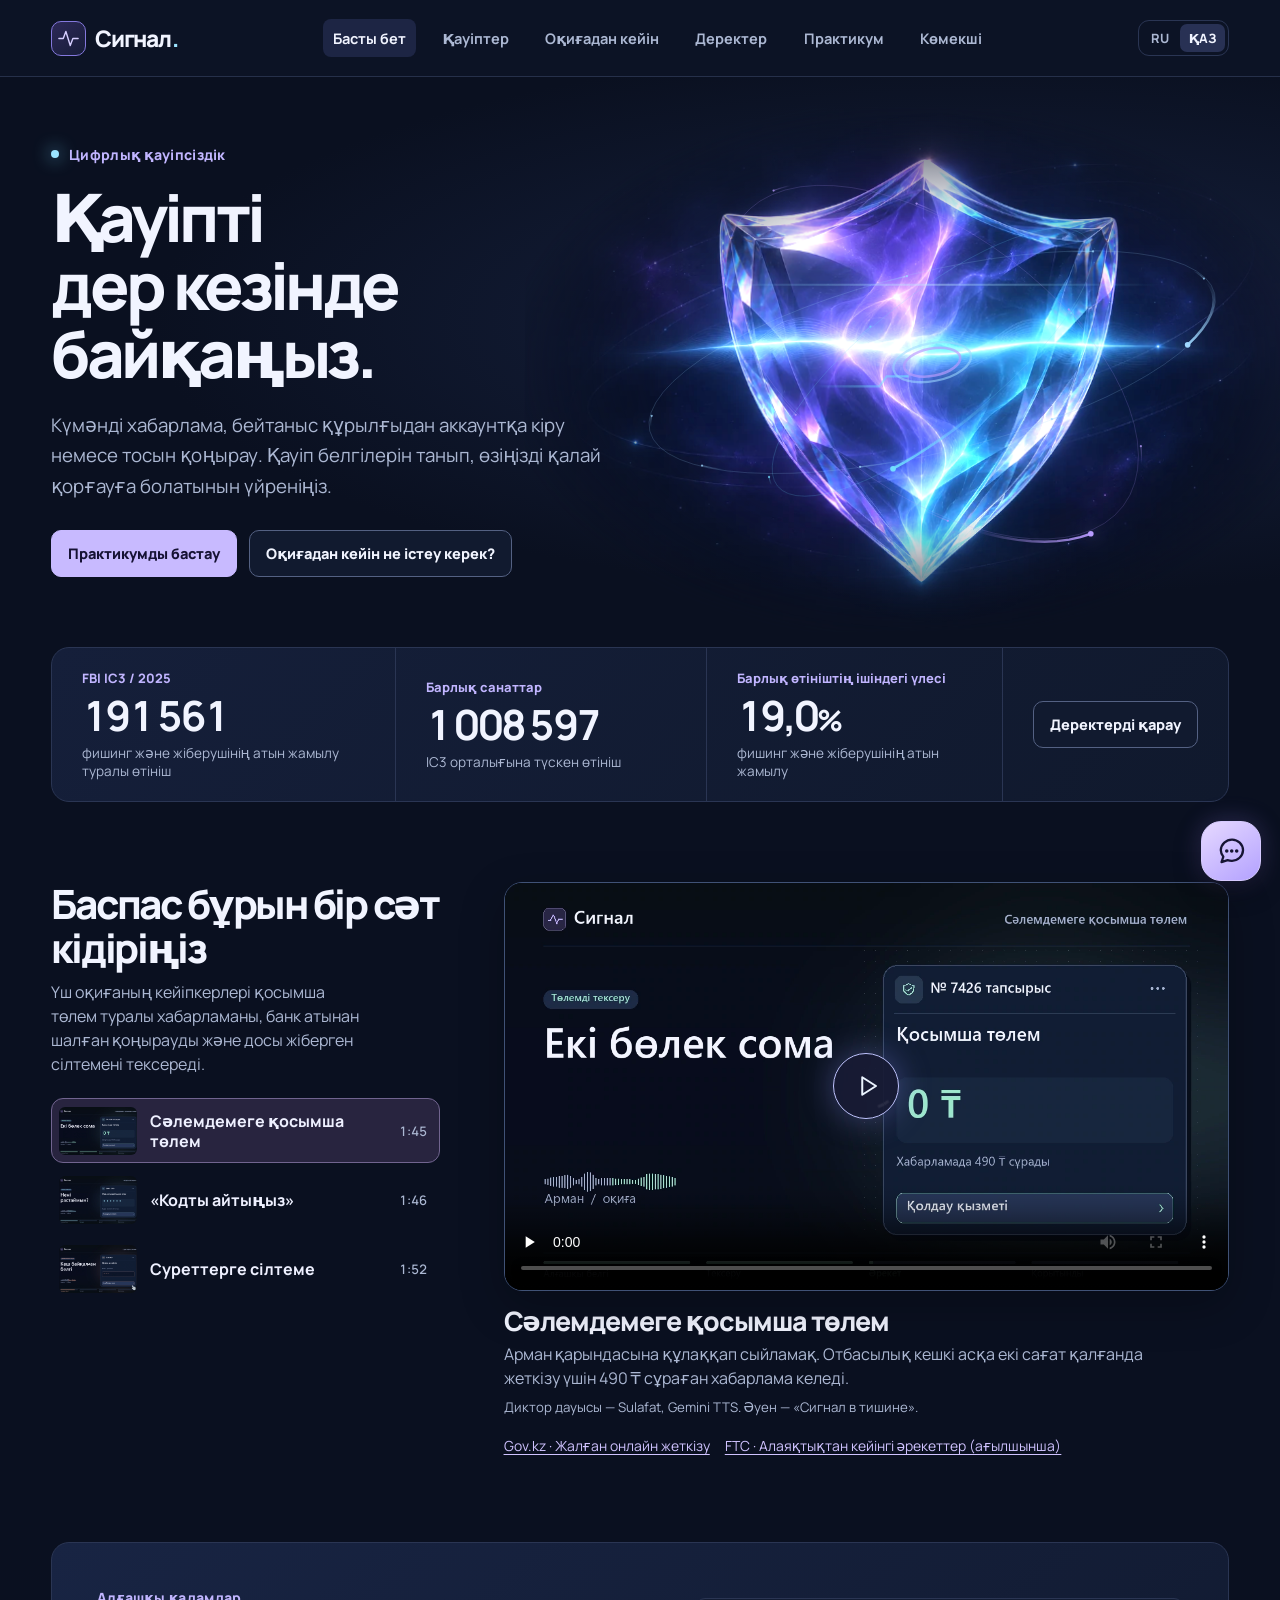
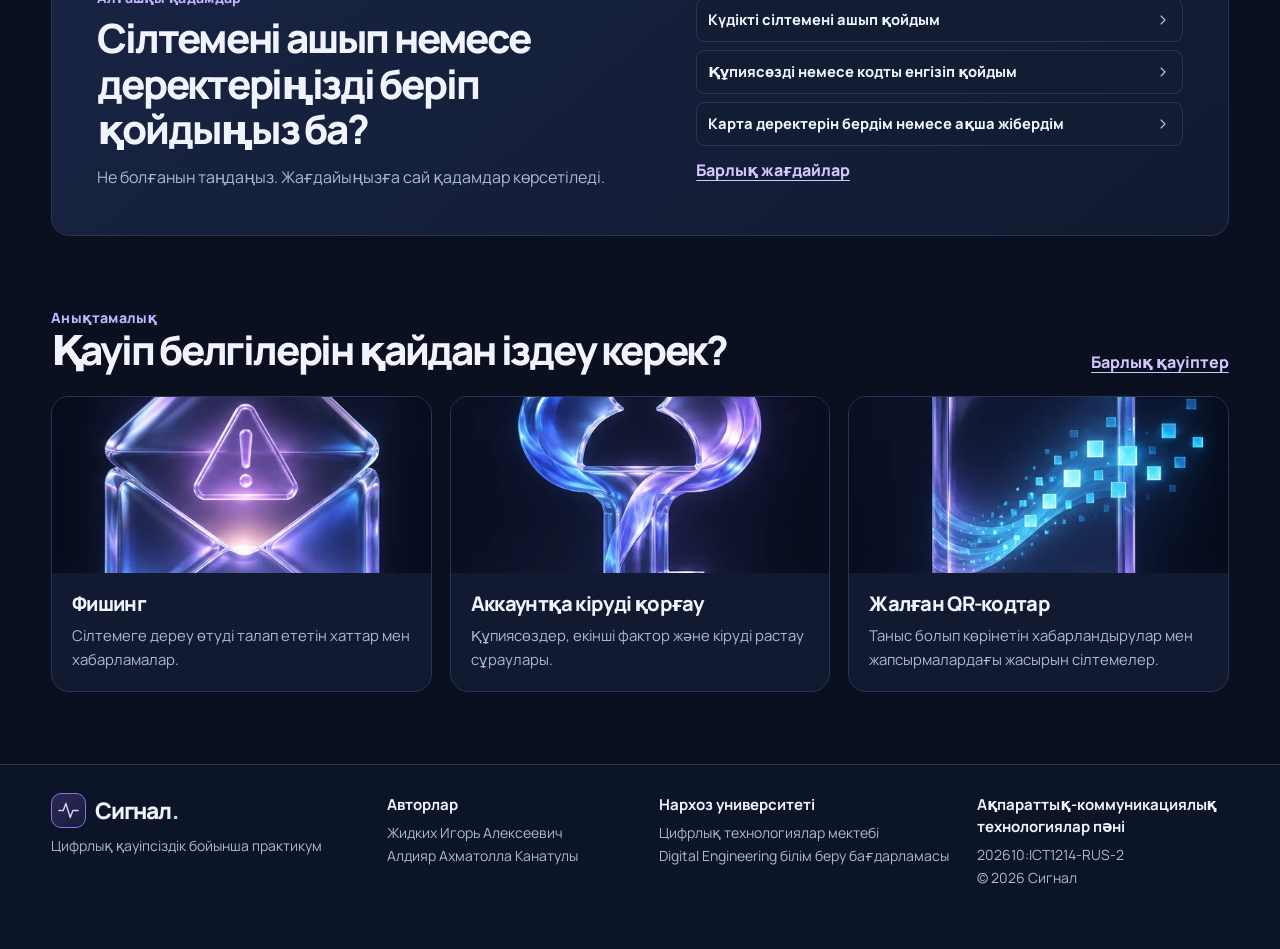
==== commit f9efb79f: "Обновить практикум и материалы сайта «Сигнал»" ====
--- a/kk/index.html
+++ b/kk/index.html
@@ -1 +1 @@
-<!doctype html><html lang="kk"><head><meta charset="utf-8"><meta http-equiv="Content-Security-Policy" content="default-src 'self'; script-src 'self'; style-src 'self'; img-src 'self'; media-src 'self'; font-src 'self'; connect-src 'none'; frame-src 'none'; object-src 'none'; base-uri 'none'; form-action 'none'"><meta name="referrer" content="strict-origin-when-cross-origin"><meta name="viewport" content="width=device-width, initial-scale=1"><meta name="description" content="Күнделікті өмірдегі цифрлық қауіпсіздік"><link rel="alternate" hreflang="ru" href="../index.html"><link rel="alternate" hreflang="kk" href="index.html"><meta name="theme-color" content="#0a1020"><title>Басты бет · Сигнал</title><link rel="icon" href="../assets/icon.png"><link rel="stylesheet" href="../style.css"><script defer src="../classifier.js"></script><script defer src="content.js"></script><script defer src="../language.js"></script><script defer src="app.js"></script><script defer src="../chat.js"></script><script defer src="../hero.js"></script></head><body data-page="index"><a class="skip" href="#main">Негізгі мазмұнға өту</a><header class="top"><div class="wrap top-inner"><a class="brand" href="index.html" aria-label="Сигнал, басты бет"><span class="brand-mark"><svg aria-hidden="true" viewBox="0 0 24 24" fill="none" stroke="currentColor" stroke-width="1.6" stroke-linecap="round" stroke-linejoin="round"><path d="M1 12h5l3-8 5 16 3-8h6"/></svg></span>Сигнал<span class="brand-period">.</span></a><nav aria-label="Негізгі мәзір"><a href="index.html" aria-current="page">Басты бет</a><a href="guide.html">Қауіптер</a><a href="response.html">Оқиғадан кейін</a><a href="data.html">Деректер</a><a href="lab.html">Практикум</a><a href="assistant.html">Көмекші</a></nav><div class="locale-switch" role="group" aria-label="Тілді таңдау"><a class="locale-option" hreflang="ru" lang="ru" href="../index.html" aria-label="Русский">RU</a><a class="locale-option" hreflang="kk" lang="kk" href="index.html" aria-label="Қазақша" aria-current="true">ҚАЗ</a></div></div></header><main id="main"><section class="hero" aria-labelledby="hero-title"><div class="wrap hero-inner"><div class="hero-copy"><div class="kicker"><span class="signal-dot"></span>Цифрлық қауіпсіздік</div><h1 id="hero-title">Қауіпті<br>дер кезінде байқаңыз.</h1><p>Күмәнді хабарлама, бейтаныс құрылғыдан аккаунтқа кіру немесе тосын қоңырау. Қауіп белгілерін танып, өзіңізді қалай қорғауға болатынын үйреніңіз.</p><div class="actions"><a class="button primary" href="lab.html">Практикумды бастау</a><a class="button ghost" href="response.html">Оқиғадан кейін не істеу керек?</a></div></div><div class="hero-visual" id="hero-visual" aria-hidden="true"><div class="hero-shield"><img src="../assets/hero.webp" alt="" width="1152" height="768" fetchpriority="high"></div><canvas class="hero-effects"></canvas></div></div></section><div class="wrap"><section class="home-stats" aria-label="2025 жылы IC3 орталығына түскен өтініштер"><div><small>FBI IC3 / 2025</small><strong>191 561</strong><span>фишинг және жіберушінің атын жамылу туралы өтініш</span></div><div><small>Барлық санаттар</small><strong>1 008 597</strong><span>IC3 орталығына түскен өтініш</span></div><div><small>Барлық өтініштің ішіндегі үлесі</small><strong>19,0<span>%</span></strong><span>фишинг және жіберушінің атын жамылу</span></div><div class="stat-link"><a class="button ghost" href="data.html">Деректерді қарау</a></div></section><section class="film-section stories" id="film" aria-labelledby="film-title"><div class="story-sidebar"><h2 id="film-title">Баспас бұрын бір сәт кідіріңіз</h2><p class="story-deck">Үш оқиғаның кейіпкерлері қосымша төлем туралы хабарламаны, банк атынан шалған қоңырауды және досы жіберген сілтемені тексереді.</p><nav class="story-menu" aria-label="Бейнеоқиғаны таңдау"><a class="story-select" href="#film-delivery"><img src="../assets/film-poster-kk.webp?v=14" alt="" width="88" height="52" loading="lazy"><span>Сәлемдемеге қосымша төлем</span><small>1:45</small></a><a class="story-select" href="#film-code"><img src="../assets/code-poster-kk.webp?v=14" alt="" width="88" height="52" loading="lazy"><span>«Кодты айтыңыз»</span><small>1:46</small></a><a class="story-select" href="#film-link"><img src="../assets/link-poster-kk.webp?v=14" alt="" width="88" height="52" loading="lazy"><span>Суреттерге сілтеме</span><small>1:52</small></a></nav></div><div class="story-stage"><article class="story-episode" id="film-delivery" aria-labelledby="film-delivery-title"><figure class="film-player"><div class="video-frame"><video controls playsinline preload="none" poster="../assets/film-poster-kk.webp?v=14" aria-label="Сәлемдемеге қосымша төлем" data-captions="[[0,3.015,&quot;Үстел үстінде бос сыйлық қорабы жатыр.&quot;],[3.115,6.695,&quot;Арман қарындасына алған құлаққапты бүгін алып кетпек.&quot;],[6.775,9.279,&quot;Отбасылық кешкі асқа екі сағат қалды.&quot;],[9.325,11.175,&quot;Телефоны дір ете қалды.&quot;],[11.245,13.309,&quot;«Сәлемдеме кідірді.&quot;],[13.345,16.704,&quot;Кешкі алтыға дейін төрт жүз тоқсан теңге төлеңіз».&quot;],[16.765,20.6,&quot;Расында да тапсырыс күтіп отырған Арман сілтемені баспақ болады.&quot;],[20.605,22.477,&quot;Сұраған ақшасы көп емес.&quot;],[22.525,25.282,&quot;Бірақ бейтаныс нөмірден неге жазып отыр?&quot;],[25.435,28.925,&quot;Хабарламада тапсырыс нөмірі де, дүкеннің атауы да жоқ.&quot;],[29.035,30.95,&quot;Тек мерзімі көрсетілген.&quot;],[30.95,34.265,&quot;Арман қолын тартып алып, хабарламаны жабады.&quot;],[34.285,39.693,&quot;Телефонның негізгі экранынан тапсырыс берген қосымшасын өзі тауып ашады.&quot;],[39.805,41.768,&quot;Тізімде екі сәлемдеме бар екен.&quot;],[41.845,46.908,&quot;Арман бүгінгі тапсырысты таңдап, тауардың атауы мен алу пунктін тексереді.&quot;],[46.915,48.775,&quot;Іздеген құлаққабы осы.&quot;],[49.105,51.035,&quot;Тапсырыста «Төленді» деп тұр.&quot;],[51.265,53.193,&quot;Қосымша төлем нөл теңге.&quot;],[53.245,56.365,&quot;Ал хабарламада төрт жүз тоқсан теңге сұраған еді.&quot;],[56.515,58.523,&quot;Екі сома сәйкес келмейді.&quot;],[58.525,62.595,&quot;Арман тапсырыс бетінен қолдау қызметінің чатын ашады.&quot;],[62.665,64.536,&quot;Қосымша ақы керек пе деп сұрайды.&quot;],[64.536,69.881,&quot;Оператор тапсырыстың төленгенін, оны алып кетуге болатынын растайды.&quot;],[69.925,72.963,&quot;Арман күмәнді хабарламаны спам деп белгілейді.&quot;],[72.963,77.185,&quot;Кешке қарындасы қорапты ашып, жаңа құлаққабын киіп көреді.&quot;],[77.245,79.445,&quot;Арман әлгі сілтемеге кірген жоқ.&quot;],[79.645,83.235,&quot;Ал карта деректерін енгізіп қойған адам не істейді?&quot;],[83.245,90.525,&quot;Банктің ресми қосымшасы арқылы немесе картаның артындағы нөмірге қоңырау шалып, бірден хабарласқан жөн.&quot;],[90.685,93.298,&quot;Төлем мәліметтерін сақтап қойыңыз.&quot;],[93.325,99.355,&quot;Хабарлама тезірек төлеуді талап етсе, тапсырыс берген қосымшаны өзіңіз ашыңыз.&quot;],[99.415,103.735,&quot;Тауарды, жеткізу күйін және нақты соманы сол жерден тексеруге болады.&quot;]]"><source src="../assets/pause-before-click-kk.mp4?v=14" type="video/mp4"><a href="../assets/pause-before-click-kk.mp4?v=14">Бейнені ашу</a></video><button class="film-start" type="button" aria-label="Сәлемдемеге қосымша төлем бейнесін ойнату" hidden><svg aria-hidden="true" viewBox="0 0 24 24" fill="none" stroke="currentColor" stroke-width="1.6" stroke-linecap="round" stroke-linejoin="round"><path d="m9 5 11 7-11 7z"/></svg></button></div></figure><h3 id="film-delivery-title">Сәлемдемеге қосымша төлем</h3><p class="story-intro">Арман қарындасына құлаққап сыйламақ. Отбасылық кешкі асқа екі сағат қалғанда жеткізу үшін 490 ₸ сұраған хабарлама келеді.</p><p class="film-credit">Диктор дауысы — Sulafat, Gemini TTS. Әуен — «Сигнал в тишине».</p><p class="sources"><a href="https://www.gov.kz/situations/733/1743?lang=kk">Gov.kz · Жалған онлайн жеткізу</a><a href="https://consumer.ftc.gov/articles/what-do-if-you-were-scammed">FTC · Алаяқтықтан кейінгі әрекеттер (ағылшынша)</a></p></article><article class="story-episode" id="film-code" aria-labelledby="film-code-title"><figure class="film-player"><div class="video-frame"><video controls playsinline preload="none" poster="../assets/code-poster-kk.webp?v=14" aria-label="«Кодты айтыңыз»" data-captions="[[0,2.985,&quot;Алина сабақтан шығып, автобус күтіп тұр.&quot;],[3.085,5.703,&quot;Бейтаныс нөмір қоңырау шалды.&quot;],[5.725,10.8,&quot;Сөйлеген адамның дауысы сабырлы, ар жақтан пернетақтаның тықылы естіледі.&quot;],[10.8,13.676,&quot;Ол өзін банк қызметкерімін деп таныстырады.&quot;],[13.676,19.945,&quot;Ол Алинаның атын атап, біреу оның картасынан жиырма сегіз мың теңге аударып жатқанын айтады.&quot;],[20.005,21.718,&quot;Тұтқаны қоймауын сұрайды.&quot;],[21.745,22.97,&quot;«Қазір код келеді.&quot;],[22.975,25.929,&quot;Кодты айтсаңыз, аударымды тоқтатамын».&quot;],[25.945,28.52,&quot;Дәл сол сәтте хабарлама келеді.&quot;],[28.525,31.52,&quot;Қоңырау шалған адамның сөзі рас сияқты.&quot;],[31.585,34.119,&quot;Алина хабарламаны соңына дейін оқиды.&quot;],[34.225,37.249,&quot;Мәтінде жаңа құрылғыдан кіру туралы жазылған.&quot;],[37.255,39.685,&quot;Ақша аударымын тоқтату жайлы бір сөз жоқ.&quot;],[39.805,42.555,&quot;Алина басқа құрылғыдан кірген жоқ.&quot;],[42.775,46.735,&quot;Қоңырау шалған адам «Бірнеше секунд қана қалды» деп асықтырады.&quot;],[46.765,49.64,&quot;Алина кодты айтпастан қызыл түймені басады.&quot;],[49.645,51.48,&quot;Байланыс үзілді.&quot;],[51.565,56.325,&quot;Ол телефонның негізгі экранынан әдетте қолданатын банк қосымшасын ашады.&quot;],[56.395,60.315,&quot;Соңғы операциялардың ішінде айтылған сомаға жасалған аударым жоқ.&quot;],[60.445,63.983,&quot;Бірақ операциялар тізімін қарау жеткіліксіз.&quot;],[63.983,68.44,&quot;Алина қосымшаның ішіндегі қолдау чатын ашып, қоңыраудың уақытын жазады.&quot;],[68.455,70.332,&quot;Қандай код сұрағанын түсіндіреді.&quot;],[70.332,74.715,&quot;Қолдау қызметі аккаунт ашылған құрылғыларды тексеруді ұсынады.&quot;],[74.755,76.845,&quot;Тізімде өзінің телефоны ғана бар.&quot;],[77.005,79.475,&quot;Бір реттік кодты да ешкімге берген жоқ.&quot;],[79.645,85.078,&quot;Егер кодты айтып қойсаңыз, кідірмей банкке ресми арна арқылы хабарласыңыз.&quot;],[85.078,91.875,&quot;Код қандай әрекетке арналғанын түсіндіріп, аккаунтты қорғауды және операцияларды тексеруді сұраңыз.&quot;],[91.885,94.444,&quot;Алина автобусына үлгереді.&quot;],[94.465,99.427,&quot;Есінде қалғаны әлгі адамның дауысы емес, кодтың үстіндегі жазу.&quot;],[99.625,102.425,&quot;Кодтың қандай әрекетті растайтынын оқыңыз.&quot;],[102.445,104.88,&quot;Оны қоңырау шалған адамға айтпаңыз.&quot;]]"><source src="../assets/never-share-code-kk.mp4?v=14" type="video/mp4"><a href="../assets/never-share-code-kk.mp4?v=14">Бейнені ашу</a></video><button class="film-start" type="button" aria-label="«Кодты айтыңыз» бейнесін ойнату" hidden><svg aria-hidden="true" viewBox="0 0 24 24" fill="none" stroke="currentColor" stroke-width="1.6" stroke-linecap="round" stroke-linejoin="round"><path d="m9 5 11 7-11 7z"/></svg></button></div></figure><h3 id="film-code-title">«Кодты айтыңыз»</h3><p class="story-intro">Алинаға банк атынан қоңырау шалып, 28 000 ₸ аударылып жатқанын айтады. Ол кодтың үстіндегі мәтінді оқып үлгереді.</p><p class="film-credit">Диктор дауысы — Sulafat, Gemini TTS. Әуен — «Сигнал в тишине».</p><p class="sources"><a href="https://nationalbank.kz/kz/news/informacionnye-soobshcheniya/20489">Қазақстан Ұлттық Банкі · Телефон алаяқтығы</a><a href="https://www.gov.kz/situations/733/1743?lang=kk">Gov.kz · Өзіңізді алаяқтардан қалай қорғауға болады</a></p></article><article class="story-episode" id="film-link" aria-labelledby="film-link-title"><figure class="film-player"><div class="video-frame"><video controls playsinline preload="none" poster="../assets/link-poster-kk.webp?v=14" aria-label="Суреттерге сілтеме" data-captions="[[0,4.155,&quot;Жексенбідегі жүгіруден кейін Марат ортақ суреттерді күтіп жүр.&quot;],[4.285,7.385,&quot;Чатқа танысының атынан хабарлама түседі.&quot;],[7.405,9.1,&quot;«Мынау біздің альбом.&quot;],[9.115,11.42,&quot;Үшінші суретте сен барсың».&quot;],[11.545,13.851,&quot;Аты да, суреті де таныс.&quot;],[13.945,15.525,&quot;Марат шақыруды ашады.&quot;],[15.595,20.355,&quot;Бірақ фотолардың орнына электрондық пошта арқылы кіруді сұрайтын бет шығады.&quot;],[20.365,24.845,&quot;Марат құпиясөзін енгізіп, «Альбомды ашу» түймесін басады.&quot;],[24.925,28.646,&quot;Жолдағы нүктелер құпиясөзді экранда ғана жасырады.&quot;],[28.675,30.932,&quot;Енгізілген дерек сайтқа жетіп үлгерді.&quot;],[30.932,32.205,&quot;Экран бос.&quot;],[32.335,33.915,&quot;Бірде-бір сурет жоқ.&quot;],[34.135,39.596,&quot;Енді ғана Марат беттің мекенжайы өзі білетін сервистікінен өзгеше екенін байқайды.&quot;],[39.596,42.048,&quot;Құпиясөзді қайта енгізбейді.&quot;],[42.055,46.251,&quot;Марат бетті жауып, телефонынан пошта қосымшасын өзі ашады.&quot;],[46.345,50.547,&quot;Поштасына әлі де кіре алатынын көріп, қауіпсіздік бөліміне өтеді.&quot;],[50.665,55.137,&quot;Алдымен пошта құпиясөзін бұрын қолданбаған жаңа құпиясөзге ауыстырады.&quot;],[55.137,57.053,&quot;Ескісін басқа жерде пайдаланбаған екен.&quot;],[57.085,61.172,&quot;Сондықтан өзге аккаунттардың құпиясөзін ауыстырудың қажеті болмады.&quot;],[61.172,64.241,&quot;Содан соң белсенді сеанстарды қарайды.&quot;],[64.255,66.415,&quot;Тізімде бейтаныс браузер бар.&quot;],[66.625,71.158,&quot;Марат басқа сеанстарды аяқтап, қалпына келтіру мекенжайын тексереді.&quot;],[71.158,73.395,&quot;Екі сатылы растауды қосады.&quot;],[73.465,78.54,&quot;Содан кейін ғана досына бұрыннан сақталған нөмір арқылы қоңырау шалады.&quot;],[78.595,81.4,&quot;Досы таң қалып, «Мен ештеңе жіберген жоқпын» дейді.&quot;],[81.4,85.305,&quot;Екеуі чаттағыларға ескерту жазады.&quot;],[85.375,89.422,&quot;Кешке досы шын фотоларды чаттың өзіне жібереді.&quot;],[89.455,93.758,&quot;Марат мәре сызығынан өтіп бара жатқан өзін көріп, күлімсірейді.&quot;],[93.758,96.795,&quot;Бөтен сайтқа кірудің еш қажеті болмады.&quot;],[96.835,104.282,&quot;Суретке арналған сілтеме пошта құпиясөзін сұраса, алдымен жіберген адамға басқа жолмен хабарласыңыз.&quot;],[104.282,110.66,&quot;Ал құпиясөзді енгізіп қойсаңыз, аккаунтты қалпына келтіруді ресми пошта қызметінен бастаңыз.&quot;]]"><source src="../assets/photo-link-kk.mp4?v=14" type="video/mp4"><a href="../assets/photo-link-kk.mp4?v=14">Бейнені ашу</a></video><button class="film-start" type="button" aria-label="Суреттерге сілтеме бейнесін ойнату" hidden><svg aria-hidden="true" viewBox="0 0 24 24" fill="none" stroke="currentColor" stroke-width="1.6" stroke-linecap="round" stroke-linejoin="round"><path d="m9 5 11 7-11 7z"/></svg></button></div></figure><h3 id="film-link-title">Суреттерге сілтеме</h3><p class="story-intro">Жарыстан кейін Маратқа досының атынан «ортақ альбом» келеді. Суреттер жоқ, бірақ Марат пошта құпиясөзін енгізіп үлгерді.</p><p class="film-credit">Диктор дауысы — Sulafat, Gemini TTS. Әуен — «Сигнал в тишине».</p><p class="sources"><a href="https://consumer.ftc.gov/articles/how-recognize-avoid-phishing-scams">FTC · Фишингті қалай тануға болады (ағылшынша)</a><a href="https://consumer.ftc.gov/articles/how-recover-your-hacked-email-or-social-media-account">FTC · Поштаға кіруді қалпына келтіру (ағылшынша)</a></p></article></div></section><section class="home-response"><div><div class="kicker">Алғашқы қадамдар</div><h2>Сілтемені ашып немесе деректеріңізді беріп қойдыңыз ба?</h2><p>Не болғанын таңдаңыз. Жағдайыңызға сай қадамдар көрсетіледі.</p></div><div class="home-response-links"><a class="response-link" href="response.html#link">Күдікті сілтемені ашып қойдым<svg aria-hidden="true" viewBox="0 0 24 24" fill="none" stroke="currentColor" stroke-width="1.6" stroke-linecap="round" stroke-linejoin="round"><path d="m6 9 6 6 6-6"/></svg></a><a class="response-link" href="response.html#account">Құпиясөзді немесе кодты енгізіп қойдым<svg aria-hidden="true" viewBox="0 0 24 24" fill="none" stroke="currentColor" stroke-width="1.6" stroke-linecap="round" stroke-linejoin="round"><path d="m6 9 6 6 6-6"/></svg></a><a class="response-link" href="response.html#payment">Карта деректерін бердім немесе ақша жібердім<svg aria-hidden="true" viewBox="0 0 24 24" fill="none" stroke="currentColor" stroke-width="1.6" stroke-linecap="round" stroke-linejoin="round"><path d="m6 9 6 6 6-6"/></svg></a><a class="text-link" href="response.html">Барлық жағдайлар</a></div></section><section class="home-guide"><div class="section-title"><div><div class="kicker">Анықтамалық</div><h2>Қауіп белгілерін қайдан іздеу керек?</h2></div><a class="text-link" href="guide.html">Барлық қауіптер</a></div><div class="feature-grid"><a class="feature" href="guide.html#phishing"><img src="../assets/mail.webp" alt="" loading="lazy" width="510" height="700"><div><h3>Фишинг</h3><p>Сілтемеге дереу өтуді талап ететін хаттар мен хабарламалар.</p></div></a><a class="feature" href="guide.html#mfa"><img src="../assets/key.webp" alt="" loading="lazy" width="510" height="700"><div><h3>Аккаунтқа кіруді қорғау</h3><p>Құпиясөздер, екінші фактор және кіруді растау сұраулары.</p></div></a><a class="feature" href="guide.html#qr"><img src="../assets/device.webp" alt="" loading="lazy" width="510" height="700"><div><h3>Жалған QR-кодтар</h3><p>Таныс болып көрінетін хабарландырулар мен жапсырмалардағы жасырын сілтемелер.</p></div></a></div></section></div></main><footer class="footer"><div class="wrap footer-grid"><div><a class="brand" href="index.html" aria-label="Сигнал, басты бет"><span class="brand-mark"><svg aria-hidden="true" viewBox="0 0 24 24" fill="none" stroke="currentColor" stroke-width="1.6" stroke-linecap="round" stroke-linejoin="round"><path d="M1 12h5l3-8 5 16 3-8h6"/></svg></span>Сигнал<span class="brand-period">.</span></a><p>Цифрлық қауіпсіздік бойынша практикум</p></div><div><strong>Авторлар</strong><p>Жидких Игорь Алексеевич<br>Алдияр Ахматолла Канатулы</p></div><div><strong>Нархоз университеті</strong><p>Цифрлық технологиялар мектебі<br>Digital Engineering білім беру бағдарламасы</p></div><div><strong>Ақпараттық-коммуникациялық технологиялар пәні</strong><p>202610:ICT1214-RUS-2<br>© 2026 Сигнал</p></div></div></footer><button class="chat-launcher" type="button" data-chat-open hidden aria-label="Көмекшіні ашу" title="Көмекшіні ашу" aria-haspopup="dialog" aria-controls="chat-dialog" aria-expanded="false"><svg aria-hidden="true" viewBox="0 0 24 24" fill="none" stroke="currentColor" stroke-width="1.6" stroke-linecap="round" stroke-linejoin="round"><path d="M20.5 11.4a7.8 7.8 0 0 1-8 7.5 9 9 0 0 1-2.9-.5l-4.3 1.4 1.3-3.8a7.2 7.2 0 0 1-1.8-4.6 7.9 7.9 0 0 1 8-7.5 7.8 7.8 0 0 1 7.7 7.5Z"/><path d="M9 12h.01m3.5 0h.01m3.5 0h.01" stroke-width="2.5"/></svg></button><dialog class="chat-dialog" id="chat-dialog" aria-labelledby="chat-title"><div class="chat"><header class="chat-header"><div class="brand-mark"><svg aria-hidden="true" viewBox="0 0 24 24" fill="none" stroke="currentColor" stroke-width="1.6" stroke-linecap="round" stroke-linejoin="round"><path d="M1 12h5l3-8 5 16 3-8h6"/></svg></div><div><strong id="chat-title">Сигнал көмекшісі</strong><span id="mode">Анықтамалық режимі</span></div><button class="chip" id="reset-chat" type="button">Тазалау</button><button class="icon-button chat-resize" type="button" aria-label="Чат терезесін кеңейту" title="Чат терезесін кеңейту"><svg aria-hidden="true" viewBox="0 0 24 24" fill="none" stroke="currentColor" stroke-width="1.6" stroke-linecap="round" stroke-linejoin="round"><path d="M14 4h6v6m0-6-7 7M10 20H4v-6m0 6 7-7"/></svg><svg aria-hidden="true" viewBox="0 0 24 24" fill="none" stroke="currentColor" stroke-width="1.6" stroke-linecap="round" stroke-linejoin="round"><path d="M20 4l-7 7m0-6v6h6M4 20l7-7m0 6v-6H5"/></svg></button><button class="icon-button chat-close" type="button" data-chat-close aria-label="Чатты жабу"><svg aria-hidden="true" viewBox="0 0 24 24" fill="none" stroke="currentColor" stroke-width="1.6" stroke-linecap="round" stroke-linejoin="round"><path d="m6 6 12 12M6 18 18 6"/></svg></button></header><div class="messages" id="messages" role="log" aria-label="Әңгіме" aria-live="polite" tabindex="0"></div><div class="quick" aria-label="Сұрақ үлгілері"><button class="chip" type="button">Фишингті қалай тануға болады?</button><button class="chip" type="button">2FA деген не?</button><button class="chip" type="button">Шотымнан рұқсатымсыз ақша алынса, не істеймін?</button></div><form id="chat-form"><label class="visually-hidden" for="question">Сұрағыңыз</label><input id="question" placeholder="Сұрағыңызды жазыңыз…" autocomplete="off" maxlength="1200" required><button class="send primary" aria-label="Сұрақты жіберу" type="submit"><svg aria-hidden="true" viewBox="0 0 24 24" fill="none" stroke="currentColor" stroke-width="1.6" stroke-linecap="round" stroke-linejoin="round"><path d="M12 19V5M6 11l6-6 6 6"/></svg></button></form><p class="chat-note">Құпиясөздерді, растау кодтарын және дербес деректерді енгізбеңіз. <a class="about-chat" href="assistant.html">Көмекші туралы</a></p></div></dialog></body></html>+<!doctype html><html lang="kk"><head><meta charset="utf-8"><meta http-equiv="Content-Security-Policy" content="default-src 'self'; script-src 'self'; style-src 'self'; img-src 'self'; media-src 'self'; font-src 'self'; connect-src 'none'; frame-src 'none'; object-src 'none'; base-uri 'none'; form-action 'none'"><meta name="referrer" content="strict-origin-when-cross-origin"><meta name="viewport" content="width=device-width, initial-scale=1"><meta name="description" content="Күнделікті өмірдегі цифрлық қауіпсіздік"><link rel="alternate" hreflang="ru" href="../index.html"><link rel="alternate" hreflang="kk" href="index.html"><meta name="theme-color" content="#0a1020"><title>Басты бет · Сигнал</title><link rel="icon" href="../assets/icon.png"><link rel="stylesheet" href="../style.css"><script defer src="../classifier.js"></script><script defer src="content.js"></script><script defer src="../language.js"></script><script defer src="app.js"></script><script defer src="../site-navigation.js"></script><script defer src="../chat.js"></script><script defer src="../hero.js"></script></head><body data-page="index"><a class="skip" href="#main">Негізгі мазмұнға өту</a><header class="top"><div class="wrap top-inner"><a class="brand" href="index.html" aria-label="Сигнал, басты бет"><span class="brand-mark"><svg aria-hidden="true" viewBox="0 0 24 24" fill="none" stroke="currentColor" stroke-width="1.6" stroke-linecap="round" stroke-linejoin="round"><path d="M1 12h5l3-8 5 16 3-8h6"/></svg></span>Сигнал<span class="brand-period">.</span></a><nav aria-label="Негізгі мәзір"><a href="index.html" aria-current="page">Басты бет</a><a href="guide.html">Қауіптер</a><a href="response.html">Оқиғадан кейін</a><a href="data.html">Деректер</a><a href="lab.html">Практикум</a><a href="assistant.html">Көмекші</a></nav><div class="locale-switch" role="group" aria-label="Тілді таңдау"><a class="locale-option" hreflang="ru" lang="ru" href="../index.html" aria-label="Русский">RU</a><a class="locale-option" hreflang="kk" lang="kk" href="index.html" aria-label="Қазақша" aria-current="true">ҚАЗ</a></div></div></header><main id="main"><section class="hero" aria-labelledby="hero-title"><div class="wrap hero-inner"><div class="hero-copy"><div class="kicker"><span class="signal-dot"></span>Цифрлық қауіпсіздік</div><h1 id="hero-title">Қауіпті<br>дер кезінде байқаңыз.</h1><p>Күмәнді хабарлама, бейтаныс құрылғыдан аккаунтқа кіру немесе тосын қоңырау. Қауіп белгілерін танып, өзіңізді қалай қорғауға болатынын үйреніңіз.</p><div class="actions"><a class="button primary" href="lab.html">Практикумды бастау</a><a class="button ghost" href="response.html">Оқиғадан кейін не істеу керек?</a></div></div><div class="hero-visual" id="hero-visual" aria-hidden="true"><div class="hero-shield"><img src="../assets/hero.webp" alt="" width="1152" height="768" fetchpriority="high"></div><canvas class="hero-effects"></canvas></div></div></section><div class="wrap"><section class="home-stats" aria-label="2025 жылы IC3 орталығына түскен өтініштер"><div><small>FBI IC3 / 2025</small><strong>191 561</strong><span>фишинг және жіберушінің атын жамылу туралы өтініш</span></div><div><small>Барлық санаттар</small><strong>1 008 597</strong><span>IC3 орталығына түскен өтініш</span></div><div><small>Барлық өтініштің ішіндегі үлесі</small><strong>19,0<span>%</span></strong><span>фишинг және жіберушінің атын жамылу</span></div><div class="stat-link"><a class="button ghost" href="data.html">Деректерді қарау</a></div></section><section class="film-section stories" id="film" aria-labelledby="film-title"><div class="story-sidebar"><h2 id="film-title">Баспас бұрын бір сәт кідіріңіз</h2><p class="story-deck">Үш оқиғаның кейіпкерлері қосымша төлем туралы хабарламаны, банк атынан шалған қоңырауды және досы жіберген сілтемені тексереді.</p><nav class="story-menu" aria-label="Бейнеоқиғаны таңдау"><a class="story-select" href="#film-delivery"><img src="../assets/film-poster-kk.webp?v=14" alt="" width="88" height="52" loading="lazy"><span>Сәлемдемеге қосымша төлем</span><small>1:45</small></a><a class="story-select" href="#film-code"><img src="../assets/code-poster-kk.webp?v=14" alt="" width="88" height="52" loading="lazy"><span>«Кодты айтыңыз»</span><small>1:46</small></a><a class="story-select" href="#film-link"><img src="../assets/link-poster-kk.webp?v=14" alt="" width="88" height="52" loading="lazy"><span>Суреттерге сілтеме</span><small>1:52</small></a></nav></div><div class="story-stage"><article class="story-episode" id="film-delivery" aria-labelledby="film-delivery-title"><figure class="film-player"><div class="video-frame"><video controls playsinline preload="none" poster="../assets/film-poster-kk.webp?v=14" aria-label="Сәлемдемеге қосымша төлем" data-captions="[[0,3.015,&quot;Үстел үстінде бос сыйлық қорабы жатыр.&quot;],[3.115,6.695,&quot;Арман қарындасына алған құлаққапты бүгін алып кетпек.&quot;],[6.775,9.279,&quot;Отбасылық кешкі асқа екі сағат қалды.&quot;],[9.325,11.175,&quot;Телефоны дір ете қалды.&quot;],[11.245,13.309,&quot;«Сәлемдеме кідірді.&quot;],[13.345,16.704,&quot;Кешкі алтыға дейін төрт жүз тоқсан теңге төлеңіз».&quot;],[16.765,20.6,&quot;Расында да тапсырыс күтіп отырған Арман сілтемені баспақ болады.&quot;],[20.605,22.477,&quot;Сұраған ақшасы көп емес.&quot;],[22.525,25.282,&quot;Бірақ бейтаныс нөмірден неге жазып отыр?&quot;],[25.435,28.925,&quot;Хабарламада тапсырыс нөмірі де, дүкеннің атауы да жоқ.&quot;],[29.035,30.95,&quot;Тек мерзімі көрсетілген.&quot;],[30.95,34.265,&quot;Арман қолын тартып алып, хабарламаны жабады.&quot;],[34.285,39.693,&quot;Телефонның негізгі экранынан тапсырыс берген қосымшасын өзі тауып ашады.&quot;],[39.805,41.768,&quot;Тізімде екі сәлемдеме бар екен.&quot;],[41.845,46.908,&quot;Арман бүгінгі тапсырысты таңдап, тауардың атауы мен алу пунктін тексереді.&quot;],[46.915,48.775,&quot;Іздеген құлаққабы осы.&quot;],[49.105,51.035,&quot;Тапсырыста «Төленді» деп тұр.&quot;],[51.265,53.193,&quot;Қосымша төлем нөл теңге.&quot;],[53.245,56.365,&quot;Ал хабарламада төрт жүз тоқсан теңге сұраған еді.&quot;],[56.515,58.523,&quot;Екі сома сәйкес келмейді.&quot;],[58.525,62.595,&quot;Арман тапсырыс бетінен қолдау қызметінің чатын ашады.&quot;],[62.665,64.536,&quot;Қосымша ақы керек пе деп сұрайды.&quot;],[64.536,69.881,&quot;Оператор тапсырыстың төленгенін, оны алып кетуге болатынын растайды.&quot;],[69.925,72.963,&quot;Арман күмәнді хабарламаны спам деп белгілейді.&quot;],[72.963,77.185,&quot;Кешке қарындасы қорапты ашып, жаңа құлаққабын киіп көреді.&quot;],[77.245,79.445,&quot;Арман әлгі сілтемеге кірген жоқ.&quot;],[79.645,83.235,&quot;Ал карта деректерін енгізіп қойған адам не істейді?&quot;],[83.245,90.525,&quot;Банктің ресми қосымшасы арқылы немесе картаның артындағы нөмірге қоңырау шалып, бірден хабарласқан жөн.&quot;],[90.685,93.298,&quot;Төлем мәліметтерін сақтап қойыңыз.&quot;],[93.325,99.355,&quot;Хабарлама тезірек төлеуді талап етсе, тапсырыс берген қосымшаны өзіңіз ашыңыз.&quot;],[99.415,103.735,&quot;Тауарды, жеткізу күйін және нақты соманы сол жерден тексеруге болады.&quot;]]"><source src="../assets/pause-before-click-kk.mp4?v=14" type="video/mp4"><a href="../assets/pause-before-click-kk.mp4?v=14">Бейнені ашу</a></video><button class="film-start" type="button" aria-label="Сәлемдемеге қосымша төлем бейнесін ойнату" hidden><svg aria-hidden="true" viewBox="0 0 24 24" fill="none" stroke="currentColor" stroke-width="1.6" stroke-linecap="round" stroke-linejoin="round"><path d="m9 5 11 7-11 7z"/></svg></button></div></figure><h3 id="film-delivery-title">Сәлемдемеге қосымша төлем</h3><p class="story-intro">Арман қарындасына құлаққап сыйламақ. Отбасылық кешкі асқа екі сағат қалғанда жеткізу үшін 490 ₸ сұраған хабарлама келеді.</p><p class="film-credit">Диктор дауысы — Sulafat, Gemini TTS. Әуен — «Сигнал в тишине».</p><p class="sources"><a href="https://www.gov.kz/situations/733/1743?lang=kk">Gov.kz · Жалған онлайн жеткізу</a><a href="https://consumer.ftc.gov/articles/what-do-if-you-were-scammed">FTC · Алаяқтықтан кейінгі әрекеттер (ағылшынша)</a></p></article><article class="story-episode" id="film-code" aria-labelledby="film-code-title"><figure class="film-player"><div class="video-frame"><video controls playsinline preload="none" poster="../assets/code-poster-kk.webp?v=14" aria-label="«Кодты айтыңыз»" data-captions="[[0,2.985,&quot;Алина сабақтан шығып, автобус күтіп тұр.&quot;],[3.085,5.703,&quot;Бейтаныс нөмір қоңырау шалды.&quot;],[5.725,10.8,&quot;Сөйлеген адамның дауысы сабырлы, ар жақтан пернетақтаның тықылы естіледі.&quot;],[10.8,13.676,&quot;Ол өзін банк қызметкерімін деп таныстырады.&quot;],[13.676,19.945,&quot;Ол Алинаның атын атап, біреу оның картасынан жиырма сегіз мың теңге аударып жатқанын айтады.&quot;],[20.005,21.718,&quot;Тұтқаны қоймауын сұрайды.&quot;],[21.745,22.97,&quot;«Қазір код келеді.&quot;],[22.975,25.929,&quot;Кодты айтсаңыз, аударымды тоқтатамын».&quot;],[25.945,28.52,&quot;Дәл сол сәтте хабарлама келеді.&quot;],[28.525,31.52,&quot;Қоңырау шалған адамның сөзі рас сияқты.&quot;],[31.585,34.119,&quot;Алина хабарламаны соңына дейін оқиды.&quot;],[34.225,37.249,&quot;Мәтінде жаңа құрылғыдан кіру туралы жазылған.&quot;],[37.255,39.685,&quot;Ақша аударымын тоқтату жайлы бір сөз жоқ.&quot;],[39.805,42.555,&quot;Алина басқа құрылғыдан кірген жоқ.&quot;],[42.775,46.735,&quot;Қоңырау шалған адам «Бірнеше секунд қана қалды» деп асықтырады.&quot;],[46.765,49.64,&quot;Алина кодты айтпастан қызыл түймені басады.&quot;],[49.645,51.48,&quot;Байланыс үзілді.&quot;],[51.565,56.325,&quot;Ол телефонның негізгі экранынан әдетте қолданатын банк қосымшасын ашады.&quot;],[56.395,60.315,&quot;Соңғы операциялардың ішінде айтылған сомаға жасалған аударым жоқ.&quot;],[60.445,63.983,&quot;Бірақ операциялар тізімін қарау жеткіліксіз.&quot;],[63.983,68.44,&quot;Алина қосымшаның ішіндегі қолдау чатын ашып, қоңыраудың уақытын жазады.&quot;],[68.455,70.332,&quot;Қандай код сұрағанын түсіндіреді.&quot;],[70.332,74.715,&quot;Қолдау қызметі аккаунт ашылған құрылғыларды тексеруді ұсынады.&quot;],[74.755,76.845,&quot;Тізімде өзінің телефоны ғана бар.&quot;],[77.005,79.475,&quot;Бір реттік кодты да ешкімге берген жоқ.&quot;],[79.645,85.078,&quot;Егер кодты айтып қойсаңыз, кідірмей банкке ресми арна арқылы хабарласыңыз.&quot;],[85.078,91.875,&quot;Код қандай әрекетке арналғанын түсіндіріп, аккаунтты қорғауды және операцияларды тексеруді сұраңыз.&quot;],[91.885,94.444,&quot;Алина автобусына үлгереді.&quot;],[94.465,99.427,&quot;Есінде қалғаны әлгі адамның дауысы емес, кодтың үстіндегі жазу.&quot;],[99.625,102.425,&quot;Кодтың қандай әрекетті растайтынын оқыңыз.&quot;],[102.445,104.88,&quot;Оны қоңырау шалған адамға айтпаңыз.&quot;]]"><source src="../assets/never-share-code-kk.mp4?v=14" type="video/mp4"><a href="../assets/never-share-code-kk.mp4?v=14">Бейнені ашу</a></video><button class="film-start" type="button" aria-label="«Кодты айтыңыз» бейнесін ойнату" hidden><svg aria-hidden="true" viewBox="0 0 24 24" fill="none" stroke="currentColor" stroke-width="1.6" stroke-linecap="round" stroke-linejoin="round"><path d="m9 5 11 7-11 7z"/></svg></button></div></figure><h3 id="film-code-title">«Кодты айтыңыз»</h3><p class="story-intro">Алинаға банк атынан қоңырау шалып, 28 000 ₸ аударылып жатқанын айтады. Ол кодтың үстіндегі мәтінді оқып үлгереді.</p><p class="film-credit">Диктор дауысы — Sulafat, Gemini TTS. Әуен — «Сигнал в тишине».</p><p class="sources"><a href="https://nationalbank.kz/kz/news/informacionnye-soobshcheniya/20489">Қазақстан Ұлттық Банкі · Телефон алаяқтығы</a><a href="https://www.gov.kz/situations/733/1743?lang=kk">Gov.kz · Өзіңізді алаяқтардан қалай қорғауға болады</a></p></article><article class="story-episode" id="film-link" aria-labelledby="film-link-title"><figure class="film-player"><div class="video-frame"><video controls playsinline preload="none" poster="../assets/link-poster-kk.webp?v=14" aria-label="Суреттерге сілтеме" data-captions="[[0,4.155,&quot;Жексенбідегі жүгіруден кейін Марат ортақ суреттерді күтіп жүр.&quot;],[4.285,7.385,&quot;Чатқа танысының атынан хабарлама түседі.&quot;],[7.405,9.1,&quot;«Мынау біздің альбом.&quot;],[9.115,11.42,&quot;Үшінші суретте сен барсың».&quot;],[11.545,13.851,&quot;Аты да, суреті де таныс.&quot;],[13.945,15.525,&quot;Марат шақыруды ашады.&quot;],[15.595,20.355,&quot;Бірақ фотолардың орнына электрондық пошта арқылы кіруді сұрайтын бет шығады.&quot;],[20.365,24.845,&quot;Марат құпиясөзін енгізіп, «Альбомды ашу» түймесін басады.&quot;],[24.925,28.646,&quot;Жолдағы нүктелер құпиясөзді экранда ғана жасырады.&quot;],[28.675,30.932,&quot;Енгізілген дерек сайтқа жетіп үлгерді.&quot;],[30.932,32.205,&quot;Экран бос.&quot;],[32.335,33.915,&quot;Бірде-бір сурет жоқ.&quot;],[34.135,39.596,&quot;Енді ғана Марат беттің мекенжайы өзі білетін сервистікінен өзгеше екенін байқайды.&quot;],[39.596,42.048,&quot;Құпиясөзді қайта енгізбейді.&quot;],[42.055,46.251,&quot;Марат бетті жауып, телефонынан пошта қосымшасын өзі ашады.&quot;],[46.345,50.547,&quot;Поштасына әлі де кіре алатынын көріп, қауіпсіздік бөліміне өтеді.&quot;],[50.665,55.137,&quot;Алдымен пошта құпиясөзін бұрын қолданбаған жаңа құпиясөзге ауыстырады.&quot;],[55.137,57.053,&quot;Ескісін басқа жерде пайдаланбаған екен.&quot;],[57.085,61.172,&quot;Сондықтан өзге аккаунттардың құпиясөзін ауыстырудың қажеті болмады.&quot;],[61.172,64.241,&quot;Содан соң белсенді сеанстарды қарайды.&quot;],[64.255,66.415,&quot;Тізімде бейтаныс браузер бар.&quot;],[66.625,71.158,&quot;Марат басқа сеанстарды аяқтап, қалпына келтіру мекенжайын тексереді.&quot;],[71.158,73.395,&quot;Екі сатылы растауды қосады.&quot;],[73.465,78.54,&quot;Содан кейін ғана досына бұрыннан сақталған нөмір арқылы қоңырау шалады.&quot;],[78.595,81.4,&quot;Досы таң қалып, «Мен ештеңе жіберген жоқпын» дейді.&quot;],[81.4,85.305,&quot;Екеуі чаттағыларға ескерту жазады.&quot;],[85.375,89.422,&quot;Кешке досы шын фотоларды чаттың өзіне жібереді.&quot;],[89.455,93.758,&quot;Марат мәре сызығынан өтіп бара жатқан өзін көріп, күлімсірейді.&quot;],[93.758,96.795,&quot;Бөтен сайтқа кірудің еш қажеті болмады.&quot;],[96.835,104.282,&quot;Суретке арналған сілтеме пошта құпиясөзін сұраса, алдымен жіберген адамға басқа жолмен хабарласыңыз.&quot;],[104.282,110.66,&quot;Ал құпиясөзді енгізіп қойсаңыз, аккаунтты қалпына келтіруді ресми пошта қызметінен бастаңыз.&quot;]]"><source src="../assets/photo-link-kk.mp4?v=14" type="video/mp4"><a href="../assets/photo-link-kk.mp4?v=14">Бейнені ашу</a></video><button class="film-start" type="button" aria-label="Суреттерге сілтеме бейнесін ойнату" hidden><svg aria-hidden="true" viewBox="0 0 24 24" fill="none" stroke="currentColor" stroke-width="1.6" stroke-linecap="round" stroke-linejoin="round"><path d="m9 5 11 7-11 7z"/></svg></button></div></figure><h3 id="film-link-title">Суреттерге сілтеме</h3><p class="story-intro">Жарыстан кейін Маратқа досының атынан «ортақ альбом» келеді. Суреттер жоқ, бірақ Марат пошта құпиясөзін енгізіп үлгерді.</p><p class="film-credit">Диктор дауысы — Sulafat, Gemini TTS. Әуен — «Сигнал в тишине».</p><p class="sources"><a href="https://consumer.ftc.gov/articles/how-recognize-avoid-phishing-scams">FTC · Фишингті қалай тануға болады (ағылшынша)</a><a href="https://consumer.ftc.gov/articles/how-recover-your-hacked-email-or-social-media-account">FTC · Поштаға кіруді қалпына келтіру (ағылшынша)</a></p></article></div></section><section class="home-response"><div><div class="kicker">Алғашқы қадамдар</div><h2>Сілтемені ашып немесе деректеріңізді беріп қойдыңыз ба?</h2><p>Не болғанын таңдаңыз. Жағдайыңызға сай қадамдар көрсетіледі.</p></div><div class="home-response-links"><a class="response-link" href="response.html#link">Күдікті сілтемені ашып қойдым<svg aria-hidden="true" viewBox="0 0 24 24" fill="none" stroke="currentColor" stroke-width="1.6" stroke-linecap="round" stroke-linejoin="round"><path d="m6 9 6 6 6-6"/></svg></a><a class="response-link" href="response.html#account">Құпиясөзді немесе кодты енгізіп қойдым<svg aria-hidden="true" viewBox="0 0 24 24" fill="none" stroke="currentColor" stroke-width="1.6" stroke-linecap="round" stroke-linejoin="round"><path d="m6 9 6 6 6-6"/></svg></a><a class="response-link" href="response.html#payment">Карта деректерін бердім немесе ақша жібердім<svg aria-hidden="true" viewBox="0 0 24 24" fill="none" stroke="currentColor" stroke-width="1.6" stroke-linecap="round" stroke-linejoin="round"><path d="m6 9 6 6 6-6"/></svg></a><a class="text-link" href="response.html">Барлық жағдайлар</a></div></section><section class="home-guide"><div class="section-title"><div><div class="kicker">Анықтамалық</div><h2>Қауіп белгілерін қайдан іздеу керек?</h2></div><a class="text-link" href="guide.html">Барлық қауіптер</a></div><div class="feature-grid"><a class="feature" href="guide.html#phishing"><img src="../assets/mail.webp" alt="" loading="lazy" width="510" height="700"><div><h3>Фишинг</h3><p>Сілтемеге дереу өтуді талап ететін хаттар мен хабарламалар.</p></div></a><a class="feature" href="guide.html#mfa"><img src="../assets/key.webp" alt="" loading="lazy" width="510" height="700"><div><h3>Аккаунтқа кіруді қорғау</h3><p>Құпиясөздер, екінші фактор және кіруді растау сұраулары.</p></div></a><a class="feature" href="guide.html#qr"><img src="../assets/device.webp" alt="" loading="lazy" width="510" height="700"><div><h3>Жалған QR-кодтар</h3><p>Таныс болып көрінетін хабарландырулар мен жапсырмалардағы жасырын сілтемелер.</p></div></a></div></section></div></main><footer class="footer"><div class="wrap footer-grid"><div><a class="brand" href="index.html" aria-label="Сигнал, басты бет"><span class="brand-mark"><svg aria-hidden="true" viewBox="0 0 24 24" fill="none" stroke="currentColor" stroke-width="1.6" stroke-linecap="round" stroke-linejoin="round"><path d="M1 12h5l3-8 5 16 3-8h6"/></svg></span>Сигнал<span class="brand-period">.</span></a><p>Цифрлық қауіпсіздік бойынша практикум</p></div><div><strong>Авторлар</strong><p>Жидких Игорь Алексеевич<br>Алдияр Ахматолла Канатулы</p></div><div><strong>Нархоз университеті</strong><p>Цифрлық технологиялар мектебі<br>Digital Engineering білім беру бағдарламасы</p></div><div><strong>Ақпараттық-коммуникациялық технологиялар пәні</strong><p>202610:ICT1214-RUS-2<br>© 2026 Сигнал</p></div></div></footer><button class="chat-launcher" type="button" data-chat-open hidden aria-label="Көмекшіні ашу" title="Көмекшіні ашу" aria-haspopup="dialog" aria-controls="chat-dialog" aria-expanded="false"><svg aria-hidden="true" viewBox="0 0 24 24" fill="none" stroke="currentColor" stroke-width="1.6" stroke-linecap="round" stroke-linejoin="round"><path d="M20.5 11.4a7.8 7.8 0 0 1-8 7.5 9 9 0 0 1-2.9-.5l-4.3 1.4 1.3-3.8a7.2 7.2 0 0 1-1.8-4.6 7.9 7.9 0 0 1 8-7.5 7.8 7.8 0 0 1 7.7 7.5Z"/><path d="M9 12h.01m3.5 0h.01m3.5 0h.01" stroke-width="2.5"/></svg></button><dialog class="chat-dialog" id="chat-dialog" aria-labelledby="chat-title"><div class="chat"><header class="chat-header"><div class="brand-mark"><svg aria-hidden="true" viewBox="0 0 24 24" fill="none" stroke="currentColor" stroke-width="1.6" stroke-linecap="round" stroke-linejoin="round"><path d="M1 12h5l3-8 5 16 3-8h6"/></svg></div><div><strong id="chat-title">Сигнал көмекшісі</strong><span id="mode">Анықтамалық режимі</span></div><button class="chip" id="reset-chat" type="button">Тазалау</button><button class="icon-button chat-resize" type="button" aria-label="Чат терезесін кеңейту" title="Чат терезесін кеңейту"><svg aria-hidden="true" viewBox="0 0 24 24" fill="none" stroke="currentColor" stroke-width="1.6" stroke-linecap="round" stroke-linejoin="round"><path d="M14 4h6v6m0-6-7 7M10 20H4v-6m0 6 7-7"/></svg><svg aria-hidden="true" viewBox="0 0 24 24" fill="none" stroke="currentColor" stroke-width="1.6" stroke-linecap="round" stroke-linejoin="round"><path d="M20 4l-7 7m0-6v6h6M4 20l7-7m0 6v-6H5"/></svg></button><button class="icon-button chat-close" type="button" data-chat-close aria-label="Чатты жабу"><svg aria-hidden="true" viewBox="0 0 24 24" fill="none" stroke="currentColor" stroke-width="1.6" stroke-linecap="round" stroke-linejoin="round"><path d="m6 6 12 12M6 18 18 6"/></svg></button></header><div class="messages" id="messages" role="log" aria-label="Әңгіме" aria-live="polite" tabindex="0"></div><div class="quick" aria-label="Сұрақ үлгілері"><button class="chip" type="button">Фишингті қалай тануға болады?</button><button class="chip" type="button">2FA деген не?</button><button class="chip" type="button">Шотымнан рұқсатымсыз ақша алынса, не істеймін?</button></div><form id="chat-form"><label class="visually-hidden" for="question">Сұрағыңыз</label><input id="question" placeholder="Сұрағыңызды жазыңыз…" autocomplete="off" maxlength="1200" required><button class="send primary" aria-label="Сұрақты жіберу" type="submit"><svg aria-hidden="true" viewBox="0 0 24 24" fill="none" stroke="currentColor" stroke-width="1.6" stroke-linecap="round" stroke-linejoin="round"><path d="M12 19V5M6 11l6-6 6 6"/></svg></button></form><p class="chat-note">Құпиясөздерді, растау кодтарын және дербес деректерді енгізбеңіз. <a class="about-chat" href="assistant.html">Көмекші туралы</a></p></div></dialog></body></html>
--- a/style.css
+++ b/style.css
@@ -351,3 +351,26 @@
 .film-credit,.provider-notice{color:var(--muted);font-size:.83rem}.film-credit a{color:var(--accent)}.provider-notice{margin:3px 16px;line-height:1.35}
 
 .generated-answer{white-space:pre-wrap;overflow-wrap:anywhere;line-height:1.55}
+.report-tools,.rank-top{display:flex;align-items:center;justify-content:space-between;gap:14px;flex-wrap:wrap}
+.report-tools{margin-bottom:14px}.report-tools .select-label{display:flex;align-items:center;gap:10px}
+.figure-grid{display:grid;grid-template-columns:minmax(0,1fr) minmax(0,1fr);gap:18px;margin-bottom:22px;scroll-margin-top:28px}
+.figure-card{background:var(--panel);border:1px solid var(--line);border-radius:18px;padding:clamp(16px,2.3vw,28px);min-width:0}
+.figure-card h2{font-size:clamp(1.35rem,2.2vw,2rem);margin:0;line-height:1.18;letter-spacing:-.035em}
+.figure-unit,.figure-foot{font-size:.85rem;line-height:1.45;color:var(--muted);margin:8px 0 16px}
+.figure-foot{margin:16px 0 0}.trend-plot{display:flex;gap:6px;margin-top:24px}
+.trend-axis{display:flex;flex-direction:column;justify-content:space-between;padding:24px 0 28px;font:600 .7rem/1 sans-serif;color:var(--muted)}
+.trend-series{flex:1;min-width:0;display:grid;grid-template-columns:repeat(6,minmax(0,1fr));gap:3px}
+.trend-year{min-width:0;display:grid;grid-template-rows:24px 138px 28px;justify-items:center;align-items:center;background:none;color:var(--muted);border:0;padding:0;border-radius:6px;cursor:pointer;font-variant-numeric:tabular-nums}
+.trend-year strong{font-size:clamp(.7rem,1.2vw,.93rem);color:var(--text)}.trend-year span{font-size:.8rem}
+.trend-year svg{height:100%;width:100%;border-bottom:1px solid #52617d;background:linear-gradient(to bottom,#38435c 1px,transparent 1px,transparent 50%,#38435c 50%,transparent calc(50% + 1px))}
+.trend-year rect{fill:#a398db}.trend-year[aria-pressed=true] rect,.trend-year:hover rect{fill:#84e6ed}
+.trend-year[aria-pressed=true] span{color:#a0f0f3;font-weight:800}
+.rank-control{display:flex;gap:2px;padding:3px;border:1px solid var(--line);border-radius:9px}.rank-control button{color:var(--muted);background:transparent;border:0;border-radius:6px;font:inherit;font-weight:700;font-size:.78rem;padding:5px 9px}
+.rank-control [aria-pressed=true]{color:#0b1020;background:#bcb1f1}.rank-list{display:grid;gap:9px}
+.rank-item{display:block;text-decoration:none;color:var(--text);border-radius:4px}.rank-item:hover .rank-caption>span{text-decoration:underline}
+.rank-caption{display:flex;align-items:baseline;justify-content:space-between;gap:6px;font-size:.85rem;line-height:1.3}
+.rank-caption strong{flex:none;white-space:nowrap;font-variant-numeric:tabular-nums;color:#9ce8ed}
+.rank-item progress{display:block;appearance:none;width:100%;height:5px;border:0;border-radius:9px;margin-top:4px;overflow:hidden;background:#2b3650}
+.rank-item progress::-webkit-progress-bar{background:#2b3650}.rank-item progress::-webkit-progress-value{background:#86dce5;border-radius:9px}.rank-item progress::-moz-progress-bar{background:#86dce5;border-radius:9px}
+.compare-row.unreported strong{font-weight:500;color:var(--muted);font-size:.85rem}
+@media(max-width:820px){.figure-grid{grid-template-columns:1fr}.trend-year{grid-template-rows:23px 120px 27px}}
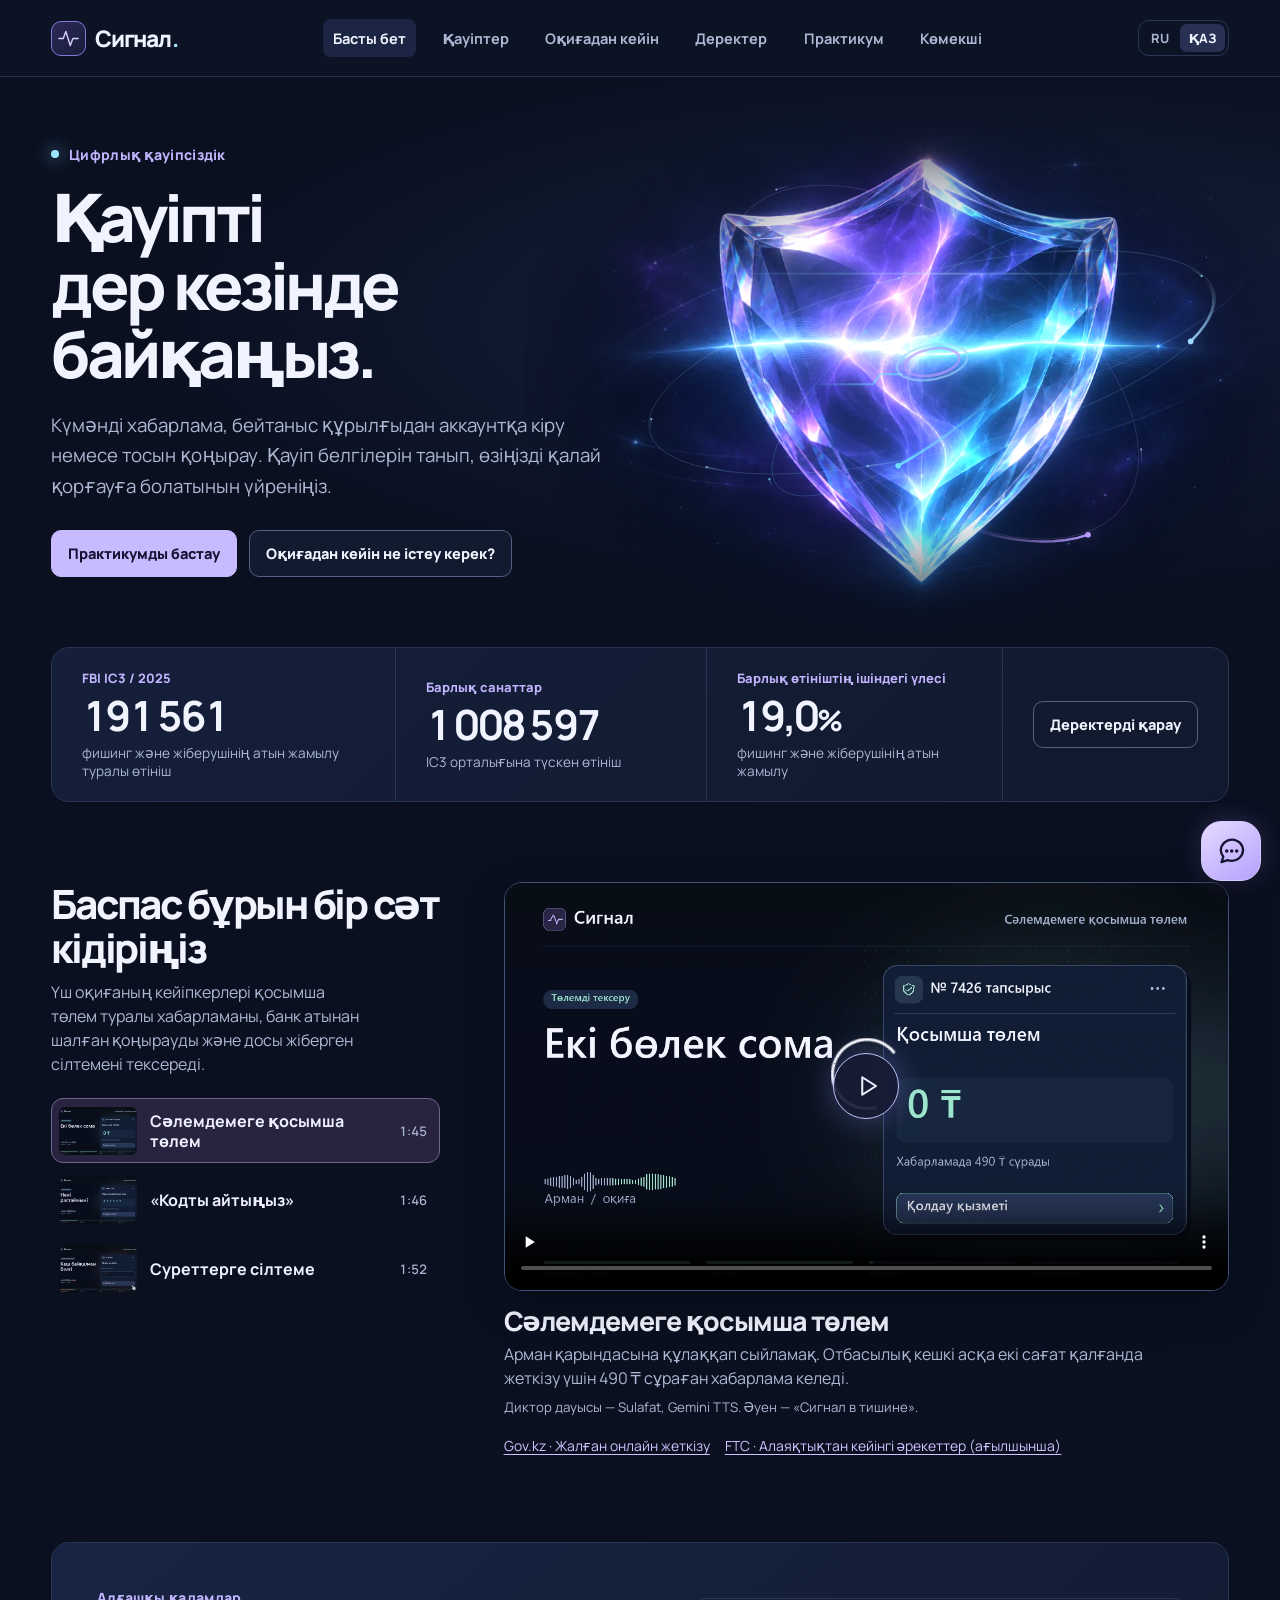
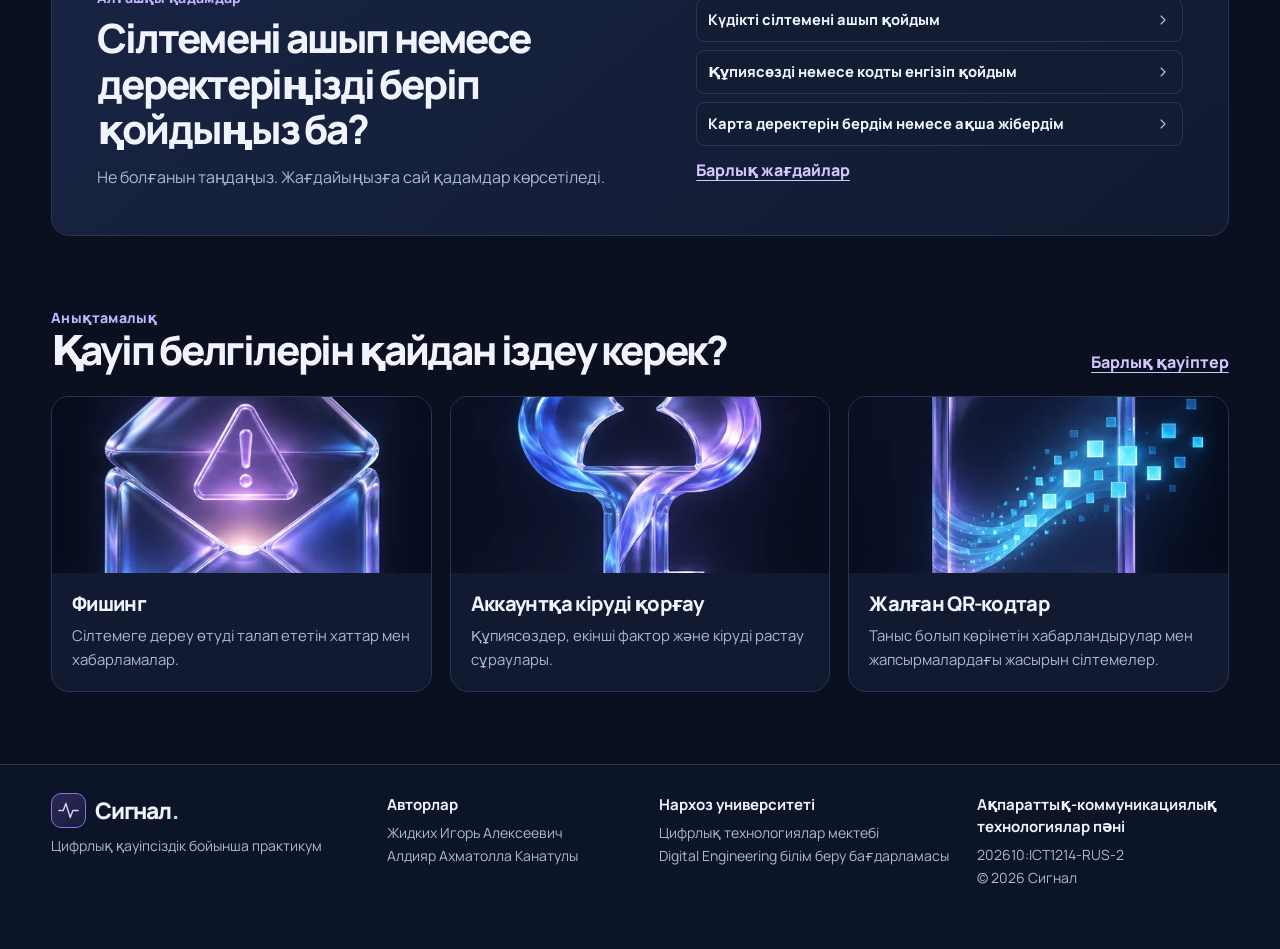
==== commit 182f6855: "Обновить дизайн атласа угроз, практикума и иконку Сигнала" ====
--- a/kk/index.html
+++ b/kk/index.html
@@ -1 +1 @@
-<!doctype html><html lang="kk"><head><meta charset="utf-8"><meta http-equiv="Content-Security-Policy" content="default-src 'self'; script-src 'self'; style-src 'self'; img-src 'self'; media-src 'self'; font-src 'self'; connect-src 'none'; frame-src 'none'; object-src 'none'; base-uri 'none'; form-action 'none'"><meta name="referrer" content="strict-origin-when-cross-origin"><meta name="viewport" content="width=device-width, initial-scale=1"><meta name="description" content="Күнделікті өмірдегі цифрлық қауіпсіздік"><link rel="alternate" hreflang="ru" href="../index.html"><link rel="alternate" hreflang="kk" href="index.html"><meta name="theme-color" content="#0a1020"><title>Басты бет · Сигнал</title><link rel="icon" href="../assets/icon.png"><link rel="stylesheet" href="../style.css"><script defer src="../classifier.js"></script><script defer src="content.js"></script><script defer src="../language.js"></script><script defer src="app.js"></script><script defer src="../site-navigation.js"></script><script defer src="../chat.js"></script><script defer src="../hero.js"></script></head><body data-page="index"><a class="skip" href="#main">Негізгі мазмұнға өту</a><header class="top"><div class="wrap top-inner"><a class="brand" href="index.html" aria-label="Сигнал, басты бет"><span class="brand-mark"><svg aria-hidden="true" viewBox="0 0 24 24" fill="none" stroke="currentColor" stroke-width="1.6" stroke-linecap="round" stroke-linejoin="round"><path d="M1 12h5l3-8 5 16 3-8h6"/></svg></span>Сигнал<span class="brand-period">.</span></a><nav aria-label="Негізгі мәзір"><a href="index.html" aria-current="page">Басты бет</a><a href="guide.html">Қауіптер</a><a href="response.html">Оқиғадан кейін</a><a href="data.html">Деректер</a><a href="lab.html">Практикум</a><a href="assistant.html">Көмекші</a></nav><div class="locale-switch" role="group" aria-label="Тілді таңдау"><a class="locale-option" hreflang="ru" lang="ru" href="../index.html" aria-label="Русский">RU</a><a class="locale-option" hreflang="kk" lang="kk" href="index.html" aria-label="Қазақша" aria-current="true">ҚАЗ</a></div></div></header><main id="main"><section class="hero" aria-labelledby="hero-title"><div class="wrap hero-inner"><div class="hero-copy"><div class="kicker"><span class="signal-dot"></span>Цифрлық қауіпсіздік</div><h1 id="hero-title">Қауіпті<br>дер кезінде байқаңыз.</h1><p>Күмәнді хабарлама, бейтаныс құрылғыдан аккаунтқа кіру немесе тосын қоңырау. Қауіп белгілерін танып, өзіңізді қалай қорғауға болатынын үйреніңіз.</p><div class="actions"><a class="button primary" href="lab.html">Практикумды бастау</a><a class="button ghost" href="response.html">Оқиғадан кейін не істеу керек?</a></div></div><div class="hero-visual" id="hero-visual" aria-hidden="true"><div class="hero-shield"><img src="../assets/hero.webp" alt="" width="1152" height="768" fetchpriority="high"></div><canvas class="hero-effects"></canvas></div></div></section><div class="wrap"><section class="home-stats" aria-label="2025 жылы IC3 орталығына түскен өтініштер"><div><small>FBI IC3 / 2025</small><strong>191 561</strong><span>фишинг және жіберушінің атын жамылу туралы өтініш</span></div><div><small>Барлық санаттар</small><strong>1 008 597</strong><span>IC3 орталығына түскен өтініш</span></div><div><small>Барлық өтініштің ішіндегі үлесі</small><strong>19,0<span>%</span></strong><span>фишинг және жіберушінің атын жамылу</span></div><div class="stat-link"><a class="button ghost" href="data.html">Деректерді қарау</a></div></section><section class="film-section stories" id="film" aria-labelledby="film-title"><div class="story-sidebar"><h2 id="film-title">Баспас бұрын бір сәт кідіріңіз</h2><p class="story-deck">Үш оқиғаның кейіпкерлері қосымша төлем туралы хабарламаны, банк атынан шалған қоңырауды және досы жіберген сілтемені тексереді.</p><nav class="story-menu" aria-label="Бейнеоқиғаны таңдау"><a class="story-select" href="#film-delivery"><img src="../assets/film-poster-kk.webp?v=14" alt="" width="88" height="52" loading="lazy"><span>Сәлемдемеге қосымша төлем</span><small>1:45</small></a><a class="story-select" href="#film-code"><img src="../assets/code-poster-kk.webp?v=14" alt="" width="88" height="52" loading="lazy"><span>«Кодты айтыңыз»</span><small>1:46</small></a><a class="story-select" href="#film-link"><img src="../assets/link-poster-kk.webp?v=14" alt="" width="88" height="52" loading="lazy"><span>Суреттерге сілтеме</span><small>1:52</small></a></nav></div><div class="story-stage"><article class="story-episode" id="film-delivery" aria-labelledby="film-delivery-title"><figure class="film-player"><div class="video-frame"><video controls playsinline preload="none" poster="../assets/film-poster-kk.webp?v=14" aria-label="Сәлемдемеге қосымша төлем" data-captions="[[0,3.015,&quot;Үстел үстінде бос сыйлық қорабы жатыр.&quot;],[3.115,6.695,&quot;Арман қарындасына алған құлаққапты бүгін алып кетпек.&quot;],[6.775,9.279,&quot;Отбасылық кешкі асқа екі сағат қалды.&quot;],[9.325,11.175,&quot;Телефоны дір ете қалды.&quot;],[11.245,13.309,&quot;«Сәлемдеме кідірді.&quot;],[13.345,16.704,&quot;Кешкі алтыға дейін төрт жүз тоқсан теңге төлеңіз».&quot;],[16.765,20.6,&quot;Расында да тапсырыс күтіп отырған Арман сілтемені баспақ болады.&quot;],[20.605,22.477,&quot;Сұраған ақшасы көп емес.&quot;],[22.525,25.282,&quot;Бірақ бейтаныс нөмірден неге жазып отыр?&quot;],[25.435,28.925,&quot;Хабарламада тапсырыс нөмірі де, дүкеннің атауы да жоқ.&quot;],[29.035,30.95,&quot;Тек мерзімі көрсетілген.&quot;],[30.95,34.265,&quot;Арман қолын тартып алып, хабарламаны жабады.&quot;],[34.285,39.693,&quot;Телефонның негізгі экранынан тапсырыс берген қосымшасын өзі тауып ашады.&quot;],[39.805,41.768,&quot;Тізімде екі сәлемдеме бар екен.&quot;],[41.845,46.908,&quot;Арман бүгінгі тапсырысты таңдап, тауардың атауы мен алу пунктін тексереді.&quot;],[46.915,48.775,&quot;Іздеген құлаққабы осы.&quot;],[49.105,51.035,&quot;Тапсырыста «Төленді» деп тұр.&quot;],[51.265,53.193,&quot;Қосымша төлем нөл теңге.&quot;],[53.245,56.365,&quot;Ал хабарламада төрт жүз тоқсан теңге сұраған еді.&quot;],[56.515,58.523,&quot;Екі сома сәйкес келмейді.&quot;],[58.525,62.595,&quot;Арман тапсырыс бетінен қолдау қызметінің чатын ашады.&quot;],[62.665,64.536,&quot;Қосымша ақы керек пе деп сұрайды.&quot;],[64.536,69.881,&quot;Оператор тапсырыстың төленгенін, оны алып кетуге болатынын растайды.&quot;],[69.925,72.963,&quot;Арман күмәнді хабарламаны спам деп белгілейді.&quot;],[72.963,77.185,&quot;Кешке қарындасы қорапты ашып, жаңа құлаққабын киіп көреді.&quot;],[77.245,79.445,&quot;Арман әлгі сілтемеге кірген жоқ.&quot;],[79.645,83.235,&quot;Ал карта деректерін енгізіп қойған адам не істейді?&quot;],[83.245,90.525,&quot;Банктің ресми қосымшасы арқылы немесе картаның артындағы нөмірге қоңырау шалып, бірден хабарласқан жөн.&quot;],[90.685,93.298,&quot;Төлем мәліметтерін сақтап қойыңыз.&quot;],[93.325,99.355,&quot;Хабарлама тезірек төлеуді талап етсе, тапсырыс берген қосымшаны өзіңіз ашыңыз.&quot;],[99.415,103.735,&quot;Тауарды, жеткізу күйін және нақты соманы сол жерден тексеруге болады.&quot;]]"><source src="../assets/pause-before-click-kk.mp4?v=14" type="video/mp4"><a href="../assets/pause-before-click-kk.mp4?v=14">Бейнені ашу</a></video><button class="film-start" type="button" aria-label="Сәлемдемеге қосымша төлем бейнесін ойнату" hidden><svg aria-hidden="true" viewBox="0 0 24 24" fill="none" stroke="currentColor" stroke-width="1.6" stroke-linecap="round" stroke-linejoin="round"><path d="m9 5 11 7-11 7z"/></svg></button></div></figure><h3 id="film-delivery-title">Сәлемдемеге қосымша төлем</h3><p class="story-intro">Арман қарындасына құлаққап сыйламақ. Отбасылық кешкі асқа екі сағат қалғанда жеткізу үшін 490 ₸ сұраған хабарлама келеді.</p><p class="film-credit">Диктор дауысы — Sulafat, Gemini TTS. Әуен — «Сигнал в тишине».</p><p class="sources"><a href="https://www.gov.kz/situations/733/1743?lang=kk">Gov.kz · Жалған онлайн жеткізу</a><a href="https://consumer.ftc.gov/articles/what-do-if-you-were-scammed">FTC · Алаяқтықтан кейінгі әрекеттер (ағылшынша)</a></p></article><article class="story-episode" id="film-code" aria-labelledby="film-code-title"><figure class="film-player"><div class="video-frame"><video controls playsinline preload="none" poster="../assets/code-poster-kk.webp?v=14" aria-label="«Кодты айтыңыз»" data-captions="[[0,2.985,&quot;Алина сабақтан шығып, автобус күтіп тұр.&quot;],[3.085,5.703,&quot;Бейтаныс нөмір қоңырау шалды.&quot;],[5.725,10.8,&quot;Сөйлеген адамның дауысы сабырлы, ар жақтан пернетақтаның тықылы естіледі.&quot;],[10.8,13.676,&quot;Ол өзін банк қызметкерімін деп таныстырады.&quot;],[13.676,19.945,&quot;Ол Алинаның атын атап, біреу оның картасынан жиырма сегіз мың теңге аударып жатқанын айтады.&quot;],[20.005,21.718,&quot;Тұтқаны қоймауын сұрайды.&quot;],[21.745,22.97,&quot;«Қазір код келеді.&quot;],[22.975,25.929,&quot;Кодты айтсаңыз, аударымды тоқтатамын».&quot;],[25.945,28.52,&quot;Дәл сол сәтте хабарлама келеді.&quot;],[28.525,31.52,&quot;Қоңырау шалған адамның сөзі рас сияқты.&quot;],[31.585,34.119,&quot;Алина хабарламаны соңына дейін оқиды.&quot;],[34.225,37.249,&quot;Мәтінде жаңа құрылғыдан кіру туралы жазылған.&quot;],[37.255,39.685,&quot;Ақша аударымын тоқтату жайлы бір сөз жоқ.&quot;],[39.805,42.555,&quot;Алина басқа құрылғыдан кірген жоқ.&quot;],[42.775,46.735,&quot;Қоңырау шалған адам «Бірнеше секунд қана қалды» деп асықтырады.&quot;],[46.765,49.64,&quot;Алина кодты айтпастан қызыл түймені басады.&quot;],[49.645,51.48,&quot;Байланыс үзілді.&quot;],[51.565,56.325,&quot;Ол телефонның негізгі экранынан әдетте қолданатын банк қосымшасын ашады.&quot;],[56.395,60.315,&quot;Соңғы операциялардың ішінде айтылған сомаға жасалған аударым жоқ.&quot;],[60.445,63.983,&quot;Бірақ операциялар тізімін қарау жеткіліксіз.&quot;],[63.983,68.44,&quot;Алина қосымшаның ішіндегі қолдау чатын ашып, қоңыраудың уақытын жазады.&quot;],[68.455,70.332,&quot;Қандай код сұрағанын түсіндіреді.&quot;],[70.332,74.715,&quot;Қолдау қызметі аккаунт ашылған құрылғыларды тексеруді ұсынады.&quot;],[74.755,76.845,&quot;Тізімде өзінің телефоны ғана бар.&quot;],[77.005,79.475,&quot;Бір реттік кодты да ешкімге берген жоқ.&quot;],[79.645,85.078,&quot;Егер кодты айтып қойсаңыз, кідірмей банкке ресми арна арқылы хабарласыңыз.&quot;],[85.078,91.875,&quot;Код қандай әрекетке арналғанын түсіндіріп, аккаунтты қорғауды және операцияларды тексеруді сұраңыз.&quot;],[91.885,94.444,&quot;Алина автобусына үлгереді.&quot;],[94.465,99.427,&quot;Есінде қалғаны әлгі адамның дауысы емес, кодтың үстіндегі жазу.&quot;],[99.625,102.425,&quot;Кодтың қандай әрекетті растайтынын оқыңыз.&quot;],[102.445,104.88,&quot;Оны қоңырау шалған адамға айтпаңыз.&quot;]]"><source src="../assets/never-share-code-kk.mp4?v=14" type="video/mp4"><a href="../assets/never-share-code-kk.mp4?v=14">Бейнені ашу</a></video><button class="film-start" type="button" aria-label="«Кодты айтыңыз» бейнесін ойнату" hidden><svg aria-hidden="true" viewBox="0 0 24 24" fill="none" stroke="currentColor" stroke-width="1.6" stroke-linecap="round" stroke-linejoin="round"><path d="m9 5 11 7-11 7z"/></svg></button></div></figure><h3 id="film-code-title">«Кодты айтыңыз»</h3><p class="story-intro">Алинаға банк атынан қоңырау шалып, 28 000 ₸ аударылып жатқанын айтады. Ол кодтың үстіндегі мәтінді оқып үлгереді.</p><p class="film-credit">Диктор дауысы — Sulafat, Gemini TTS. Әуен — «Сигнал в тишине».</p><p class="sources"><a href="https://nationalbank.kz/kz/news/informacionnye-soobshcheniya/20489">Қазақстан Ұлттық Банкі · Телефон алаяқтығы</a><a href="https://www.gov.kz/situations/733/1743?lang=kk">Gov.kz · Өзіңізді алаяқтардан қалай қорғауға болады</a></p></article><article class="story-episode" id="film-link" aria-labelledby="film-link-title"><figure class="film-player"><div class="video-frame"><video controls playsinline preload="none" poster="../assets/link-poster-kk.webp?v=14" aria-label="Суреттерге сілтеме" data-captions="[[0,4.155,&quot;Жексенбідегі жүгіруден кейін Марат ортақ суреттерді күтіп жүр.&quot;],[4.285,7.385,&quot;Чатқа танысының атынан хабарлама түседі.&quot;],[7.405,9.1,&quot;«Мынау біздің альбом.&quot;],[9.115,11.42,&quot;Үшінші суретте сен барсың».&quot;],[11.545,13.851,&quot;Аты да, суреті де таныс.&quot;],[13.945,15.525,&quot;Марат шақыруды ашады.&quot;],[15.595,20.355,&quot;Бірақ фотолардың орнына электрондық пошта арқылы кіруді сұрайтын бет шығады.&quot;],[20.365,24.845,&quot;Марат құпиясөзін енгізіп, «Альбомды ашу» түймесін басады.&quot;],[24.925,28.646,&quot;Жолдағы нүктелер құпиясөзді экранда ғана жасырады.&quot;],[28.675,30.932,&quot;Енгізілген дерек сайтқа жетіп үлгерді.&quot;],[30.932,32.205,&quot;Экран бос.&quot;],[32.335,33.915,&quot;Бірде-бір сурет жоқ.&quot;],[34.135,39.596,&quot;Енді ғана Марат беттің мекенжайы өзі білетін сервистікінен өзгеше екенін байқайды.&quot;],[39.596,42.048,&quot;Құпиясөзді қайта енгізбейді.&quot;],[42.055,46.251,&quot;Марат бетті жауып, телефонынан пошта қосымшасын өзі ашады.&quot;],[46.345,50.547,&quot;Поштасына әлі де кіре алатынын көріп, қауіпсіздік бөліміне өтеді.&quot;],[50.665,55.137,&quot;Алдымен пошта құпиясөзін бұрын қолданбаған жаңа құпиясөзге ауыстырады.&quot;],[55.137,57.053,&quot;Ескісін басқа жерде пайдаланбаған екен.&quot;],[57.085,61.172,&quot;Сондықтан өзге аккаунттардың құпиясөзін ауыстырудың қажеті болмады.&quot;],[61.172,64.241,&quot;Содан соң белсенді сеанстарды қарайды.&quot;],[64.255,66.415,&quot;Тізімде бейтаныс браузер бар.&quot;],[66.625,71.158,&quot;Марат басқа сеанстарды аяқтап, қалпына келтіру мекенжайын тексереді.&quot;],[71.158,73.395,&quot;Екі сатылы растауды қосады.&quot;],[73.465,78.54,&quot;Содан кейін ғана досына бұрыннан сақталған нөмір арқылы қоңырау шалады.&quot;],[78.595,81.4,&quot;Досы таң қалып, «Мен ештеңе жіберген жоқпын» дейді.&quot;],[81.4,85.305,&quot;Екеуі чаттағыларға ескерту жазады.&quot;],[85.375,89.422,&quot;Кешке досы шын фотоларды чаттың өзіне жібереді.&quot;],[89.455,93.758,&quot;Марат мәре сызығынан өтіп бара жатқан өзін көріп, күлімсірейді.&quot;],[93.758,96.795,&quot;Бөтен сайтқа кірудің еш қажеті болмады.&quot;],[96.835,104.282,&quot;Суретке арналған сілтеме пошта құпиясөзін сұраса, алдымен жіберген адамға басқа жолмен хабарласыңыз.&quot;],[104.282,110.66,&quot;Ал құпиясөзді енгізіп қойсаңыз, аккаунтты қалпына келтіруді ресми пошта қызметінен бастаңыз.&quot;]]"><source src="../assets/photo-link-kk.mp4?v=14" type="video/mp4"><a href="../assets/photo-link-kk.mp4?v=14">Бейнені ашу</a></video><button class="film-start" type="button" aria-label="Суреттерге сілтеме бейнесін ойнату" hidden><svg aria-hidden="true" viewBox="0 0 24 24" fill="none" stroke="currentColor" stroke-width="1.6" stroke-linecap="round" stroke-linejoin="round"><path d="m9 5 11 7-11 7z"/></svg></button></div></figure><h3 id="film-link-title">Суреттерге сілтеме</h3><p class="story-intro">Жарыстан кейін Маратқа досының атынан «ортақ альбом» келеді. Суреттер жоқ, бірақ Марат пошта құпиясөзін енгізіп үлгерді.</p><p class="film-credit">Диктор дауысы — Sulafat, Gemini TTS. Әуен — «Сигнал в тишине».</p><p class="sources"><a href="https://consumer.ftc.gov/articles/how-recognize-avoid-phishing-scams">FTC · Фишингті қалай тануға болады (ағылшынша)</a><a href="https://consumer.ftc.gov/articles/how-recover-your-hacked-email-or-social-media-account">FTC · Поштаға кіруді қалпына келтіру (ағылшынша)</a></p></article></div></section><section class="home-response"><div><div class="kicker">Алғашқы қадамдар</div><h2>Сілтемені ашып немесе деректеріңізді беріп қойдыңыз ба?</h2><p>Не болғанын таңдаңыз. Жағдайыңызға сай қадамдар көрсетіледі.</p></div><div class="home-response-links"><a class="response-link" href="response.html#link">Күдікті сілтемені ашып қойдым<svg aria-hidden="true" viewBox="0 0 24 24" fill="none" stroke="currentColor" stroke-width="1.6" stroke-linecap="round" stroke-linejoin="round"><path d="m6 9 6 6 6-6"/></svg></a><a class="response-link" href="response.html#account">Құпиясөзді немесе кодты енгізіп қойдым<svg aria-hidden="true" viewBox="0 0 24 24" fill="none" stroke="currentColor" stroke-width="1.6" stroke-linecap="round" stroke-linejoin="round"><path d="m6 9 6 6 6-6"/></svg></a><a class="response-link" href="response.html#payment">Карта деректерін бердім немесе ақша жібердім<svg aria-hidden="true" viewBox="0 0 24 24" fill="none" stroke="currentColor" stroke-width="1.6" stroke-linecap="round" stroke-linejoin="round"><path d="m6 9 6 6 6-6"/></svg></a><a class="text-link" href="response.html">Барлық жағдайлар</a></div></section><section class="home-guide"><div class="section-title"><div><div class="kicker">Анықтамалық</div><h2>Қауіп белгілерін қайдан іздеу керек?</h2></div><a class="text-link" href="guide.html">Барлық қауіптер</a></div><div class="feature-grid"><a class="feature" href="guide.html#phishing"><img src="../assets/mail.webp" alt="" loading="lazy" width="510" height="700"><div><h3>Фишинг</h3><p>Сілтемеге дереу өтуді талап ететін хаттар мен хабарламалар.</p></div></a><a class="feature" href="guide.html#mfa"><img src="../assets/key.webp" alt="" loading="lazy" width="510" height="700"><div><h3>Аккаунтқа кіруді қорғау</h3><p>Құпиясөздер, екінші фактор және кіруді растау сұраулары.</p></div></a><a class="feature" href="guide.html#qr"><img src="../assets/device.webp" alt="" loading="lazy" width="510" height="700"><div><h3>Жалған QR-кодтар</h3><p>Таныс болып көрінетін хабарландырулар мен жапсырмалардағы жасырын сілтемелер.</p></div></a></div></section></div></main><footer class="footer"><div class="wrap footer-grid"><div><a class="brand" href="index.html" aria-label="Сигнал, басты бет"><span class="brand-mark"><svg aria-hidden="true" viewBox="0 0 24 24" fill="none" stroke="currentColor" stroke-width="1.6" stroke-linecap="round" stroke-linejoin="round"><path d="M1 12h5l3-8 5 16 3-8h6"/></svg></span>Сигнал<span class="brand-period">.</span></a><p>Цифрлық қауіпсіздік бойынша практикум</p></div><div><strong>Авторлар</strong><p>Жидких Игорь Алексеевич<br>Алдияр Ахматолла Канатулы</p></div><div><strong>Нархоз университеті</strong><p>Цифрлық технологиялар мектебі<br>Digital Engineering білім беру бағдарламасы</p></div><div><strong>Ақпараттық-коммуникациялық технологиялар пәні</strong><p>202610:ICT1214-RUS-2<br>© 2026 Сигнал</p></div></div></footer><button class="chat-launcher" type="button" data-chat-open hidden aria-label="Көмекшіні ашу" title="Көмекшіні ашу" aria-haspopup="dialog" aria-controls="chat-dialog" aria-expanded="false"><svg aria-hidden="true" viewBox="0 0 24 24" fill="none" stroke="currentColor" stroke-width="1.6" stroke-linecap="round" stroke-linejoin="round"><path d="M20.5 11.4a7.8 7.8 0 0 1-8 7.5 9 9 0 0 1-2.9-.5l-4.3 1.4 1.3-3.8a7.2 7.2 0 0 1-1.8-4.6 7.9 7.9 0 0 1 8-7.5 7.8 7.8 0 0 1 7.7 7.5Z"/><path d="M9 12h.01m3.5 0h.01m3.5 0h.01" stroke-width="2.5"/></svg></button><dialog class="chat-dialog" id="chat-dialog" aria-labelledby="chat-title"><div class="chat"><header class="chat-header"><div class="brand-mark"><svg aria-hidden="true" viewBox="0 0 24 24" fill="none" stroke="currentColor" stroke-width="1.6" stroke-linecap="round" stroke-linejoin="round"><path d="M1 12h5l3-8 5 16 3-8h6"/></svg></div><div><strong id="chat-title">Сигнал көмекшісі</strong><span id="mode">Анықтамалық режимі</span></div><button class="chip" id="reset-chat" type="button">Тазалау</button><button class="icon-button chat-resize" type="button" aria-label="Чат терезесін кеңейту" title="Чат терезесін кеңейту"><svg aria-hidden="true" viewBox="0 0 24 24" fill="none" stroke="currentColor" stroke-width="1.6" stroke-linecap="round" stroke-linejoin="round"><path d="M14 4h6v6m0-6-7 7M10 20H4v-6m0 6 7-7"/></svg><svg aria-hidden="true" viewBox="0 0 24 24" fill="none" stroke="currentColor" stroke-width="1.6" stroke-linecap="round" stroke-linejoin="round"><path d="M20 4l-7 7m0-6v6h6M4 20l7-7m0 6v-6H5"/></svg></button><button class="icon-button chat-close" type="button" data-chat-close aria-label="Чатты жабу"><svg aria-hidden="true" viewBox="0 0 24 24" fill="none" stroke="currentColor" stroke-width="1.6" stroke-linecap="round" stroke-linejoin="round"><path d="m6 6 12 12M6 18 18 6"/></svg></button></header><div class="messages" id="messages" role="log" aria-label="Әңгіме" aria-live="polite" tabindex="0"></div><div class="quick" aria-label="Сұрақ үлгілері"><button class="chip" type="button">Фишингті қалай тануға болады?</button><button class="chip" type="button">2FA деген не?</button><button class="chip" type="button">Шотымнан рұқсатымсыз ақша алынса, не істеймін?</button></div><form id="chat-form"><label class="visually-hidden" for="question">Сұрағыңыз</label><input id="question" placeholder="Сұрағыңызды жазыңыз…" autocomplete="off" maxlength="1200" required><button class="send primary" aria-label="Сұрақты жіберу" type="submit"><svg aria-hidden="true" viewBox="0 0 24 24" fill="none" stroke="currentColor" stroke-width="1.6" stroke-linecap="round" stroke-linejoin="round"><path d="M12 19V5M6 11l6-6 6 6"/></svg></button></form><p class="chat-note">Құпиясөздерді, растау кодтарын және дербес деректерді енгізбеңіз. <a class="about-chat" href="assistant.html">Көмекші туралы</a></p></div></dialog></body></html>+<!doctype html><html lang="kk"><head><meta charset="utf-8"><meta http-equiv="Content-Security-Policy" content="default-src 'self'; script-src 'self'; style-src 'self'; img-src 'self'; media-src 'self'; font-src 'self'; connect-src 'none'; frame-src 'none'; object-src 'none'; base-uri 'none'; form-action 'none'"><meta name="referrer" content="strict-origin-when-cross-origin"><meta name="viewport" content="width=device-width, initial-scale=1"><meta name="description" content="Күнделікті өмірдегі цифрлық қауіпсіздік"><link rel="alternate" hreflang="ru" href="../index.html"><link rel="alternate" hreflang="kk" href="index.html"><meta name="theme-color" content="#0a1020"><title>Басты бет · Сигнал</title><link rel="icon" sizes="16x16 32x32 48x48 64x64" href="../assets/signal-mark.ico"><link rel="icon" sizes="180x180" type="image/png" href="../assets/signal-mark.png"><link rel="apple-touch-icon" href="../assets/signal-mark.png"><link rel="stylesheet" href="../style.css"><script defer src="../classifier.js"></script><script defer src="content.js"></script><script defer src="../language.js"></script><script defer src="app.js"></script><script defer src="../official-sites.js"></script><script defer src="../site-navigation.js"></script><script defer src="../chat.js"></script><script defer src="../hero.js"></script></head><body data-page="index"><a class="skip" href="#main">Негізгі мазмұнға өту</a><header class="top"><div class="wrap top-inner"><a class="brand" href="index.html" aria-label="Сигнал, басты бет"><span class="brand-mark"><svg aria-hidden="true" viewBox="0 0 24 24" fill="none" stroke="currentColor" stroke-width="1.6" stroke-linecap="round" stroke-linejoin="round"><path d="M1 12h5l3-8 5 16 3-8h6"/></svg></span>Сигнал<span class="brand-period">.</span></a><nav aria-label="Негізгі мәзір"><a href="index.html" aria-current="page">Басты бет</a><a href="guide.html">Қауіптер</a><a href="response.html">Оқиғадан кейін</a><a href="data.html">Деректер</a><a href="lab.html">Практикум</a><a href="assistant.html">Көмекші</a></nav><div class="locale-switch" role="group" aria-label="Тілді таңдау"><a class="locale-option" hreflang="ru" lang="ru" href="../index.html" aria-label="Русский">RU</a><a class="locale-option" hreflang="kk" lang="kk" href="index.html" aria-label="Қазақша" aria-current="true">ҚАЗ</a></div></div></header><main id="main"><section class="hero" aria-labelledby="hero-title"><div class="wrap hero-inner"><div class="hero-copy"><div class="kicker"><span class="signal-dot"></span>Цифрлық қауіпсіздік</div><h1 id="hero-title">Қауіпті<br>дер кезінде байқаңыз.</h1><p>Күмәнді хабарлама, бейтаныс құрылғыдан аккаунтқа кіру немесе тосын қоңырау. Қауіп белгілерін танып, өзіңізді қалай қорғауға болатынын үйреніңіз.</p><div class="actions"><a class="button primary" href="lab.html">Практикумды бастау</a><a class="button ghost" href="response.html">Оқиғадан кейін не істеу керек?</a></div></div><div class="hero-visual" id="hero-visual" aria-hidden="true"><div class="hero-shield"><img src="../assets/hero.webp" alt="" width="1152" height="768" fetchpriority="high"></div><canvas class="hero-effects"></canvas></div></div></section><div class="wrap"><section class="home-stats" aria-label="2025 жылы IC3 орталығына түскен өтініштер"><div><small>FBI IC3 / 2025</small><strong>191 561</strong><span>фишинг және жіберушінің атын жамылу туралы өтініш</span></div><div><small>Барлық санаттар</small><strong>1 008 597</strong><span>IC3 орталығына түскен өтініш</span></div><div><small>Барлық өтініштің ішіндегі үлесі</small><strong>19,0<span>%</span></strong><span>фишинг және жіберушінің атын жамылу</span></div><div class="stat-link"><a class="button ghost" href="data.html">Деректерді қарау</a></div></section><section class="film-section stories" id="film" aria-labelledby="film-title"><div class="story-sidebar"><h2 id="film-title">Баспас бұрын бір сәт кідіріңіз</h2><p class="story-deck">Үш оқиғаның кейіпкерлері қосымша төлем туралы хабарламаны, банк атынан шалған қоңырауды және досы жіберген сілтемені тексереді.</p><nav class="story-menu" aria-label="Бейнеоқиғаны таңдау"><a class="story-select" href="#film-delivery"><img src="../assets/film-poster-kk.webp?v=14" alt="" width="88" height="52" loading="lazy"><span>Сәлемдемеге қосымша төлем</span><small>1:45</small></a><a class="story-select" href="#film-code"><img src="../assets/code-poster-kk.webp?v=14" alt="" width="88" height="52" loading="lazy"><span>«Кодты айтыңыз»</span><small>1:46</small></a><a class="story-select" href="#film-link"><img src="../assets/link-poster-kk.webp?v=14" alt="" width="88" height="52" loading="lazy"><span>Суреттерге сілтеме</span><small>1:52</small></a></nav></div><div class="story-stage"><article class="story-episode" id="film-delivery" aria-labelledby="film-delivery-title"><figure class="film-player"><div class="video-frame"><video controls playsinline preload="none" poster="../assets/film-poster-kk.webp?v=14" aria-label="Сәлемдемеге қосымша төлем" data-captions="[[0,3.015,&quot;Үстел үстінде бос сыйлық қорабы жатыр.&quot;],[3.115,6.695,&quot;Арман қарындасына алған құлаққапты бүгін алып кетпек.&quot;],[6.775,9.279,&quot;Отбасылық кешкі асқа екі сағат қалды.&quot;],[9.325,11.175,&quot;Телефоны дір ете қалды.&quot;],[11.245,13.309,&quot;«Сәлемдеме кідірді.&quot;],[13.345,16.704,&quot;Кешкі алтыға дейін төрт жүз тоқсан теңге төлеңіз».&quot;],[16.765,20.6,&quot;Расында да тапсырыс күтіп отырған Арман сілтемені баспақ болады.&quot;],[20.605,22.477,&quot;Сұраған ақшасы көп емес.&quot;],[22.525,25.282,&quot;Бірақ бейтаныс нөмірден неге жазып отыр?&quot;],[25.435,28.925,&quot;Хабарламада тапсырыс нөмірі де, дүкеннің атауы да жоқ.&quot;],[29.035,30.95,&quot;Тек мерзімі көрсетілген.&quot;],[30.95,34.265,&quot;Арман қолын тартып алып, хабарламаны жабады.&quot;],[34.285,39.693,&quot;Телефонның негізгі экранынан тапсырыс берген қосымшасын өзі тауып ашады.&quot;],[39.805,41.768,&quot;Тізімде екі сәлемдеме бар екен.&quot;],[41.845,46.908,&quot;Арман бүгінгі тапсырысты таңдап, тауардың атауы мен алу пунктін тексереді.&quot;],[46.915,48.775,&quot;Іздеген құлаққабы осы.&quot;],[49.105,51.035,&quot;Тапсырыста «Төленді» деп тұр.&quot;],[51.265,53.193,&quot;Қосымша төлем нөл теңге.&quot;],[53.245,56.365,&quot;Ал хабарламада төрт жүз тоқсан теңге сұраған еді.&quot;],[56.515,58.523,&quot;Екі сома сәйкес келмейді.&quot;],[58.525,62.595,&quot;Арман тапсырыс бетінен қолдау қызметінің чатын ашады.&quot;],[62.665,64.536,&quot;Қосымша ақы керек пе деп сұрайды.&quot;],[64.536,69.881,&quot;Оператор тапсырыстың төленгенін, оны алып кетуге болатынын растайды.&quot;],[69.925,72.963,&quot;Арман күмәнді хабарламаны спам деп белгілейді.&quot;],[72.963,77.185,&quot;Кешке қарындасы қорапты ашып, жаңа құлаққабын киіп көреді.&quot;],[77.245,79.445,&quot;Арман әлгі сілтемеге кірген жоқ.&quot;],[79.645,83.235,&quot;Ал карта деректерін енгізіп қойған адам не істейді?&quot;],[83.245,90.525,&quot;Банктің ресми қосымшасы арқылы немесе картаның артындағы нөмірге қоңырау шалып, бірден хабарласқан жөн.&quot;],[90.685,93.298,&quot;Төлем мәліметтерін сақтап қойыңыз.&quot;],[93.325,99.355,&quot;Хабарлама тезірек төлеуді талап етсе, тапсырыс берген қосымшаны өзіңіз ашыңыз.&quot;],[99.415,103.735,&quot;Тауарды, жеткізу күйін және нақты соманы сол жерден тексеруге болады.&quot;]]"><source src="../assets/pause-before-click-kk.mp4?v=14" type="video/mp4"><a href="../assets/pause-before-click-kk.mp4?v=14">Бейнені ашу</a></video><button class="film-start" type="button" aria-label="Сәлемдемеге қосымша төлем бейнесін ойнату" hidden><svg aria-hidden="true" viewBox="0 0 24 24" fill="none" stroke="currentColor" stroke-width="1.6" stroke-linecap="round" stroke-linejoin="round"><path d="m9 5 11 7-11 7z"/></svg></button></div></figure><h3 id="film-delivery-title">Сәлемдемеге қосымша төлем</h3><p class="story-intro">Арман қарындасына құлаққап сыйламақ. Отбасылық кешкі асқа екі сағат қалғанда жеткізу үшін 490 ₸ сұраған хабарлама келеді.</p><p class="film-credit">Диктор дауысы — Sulafat, Gemini TTS. Әуен — «Сигнал в тишине».</p><p class="sources"><a href="https://www.gov.kz/situations/733/1743?lang=kk">Gov.kz · Жалған онлайн жеткізу</a><a href="https://consumer.ftc.gov/articles/what-do-if-you-were-scammed">FTC · Алаяқтықтан кейінгі әрекеттер (ағылшынша)</a></p></article><article class="story-episode" id="film-code" aria-labelledby="film-code-title"><figure class="film-player"><div class="video-frame"><video controls playsinline preload="none" poster="../assets/code-poster-kk.webp?v=14" aria-label="«Кодты айтыңыз»" data-captions="[[0,2.985,&quot;Алина сабақтан шығып, автобус күтіп тұр.&quot;],[3.085,5.703,&quot;Бейтаныс нөмір қоңырау шалды.&quot;],[5.725,10.8,&quot;Сөйлеген адамның дауысы сабырлы, ар жақтан пернетақтаның тықылы естіледі.&quot;],[10.8,13.676,&quot;Ол өзін банк қызметкерімін деп таныстырады.&quot;],[13.676,19.945,&quot;Ол Алинаның атын атап, біреу оның картасынан жиырма сегіз мың теңге аударып жатқанын айтады.&quot;],[20.005,21.718,&quot;Тұтқаны қоймауын сұрайды.&quot;],[21.745,22.97,&quot;«Қазір код келеді.&quot;],[22.975,25.929,&quot;Кодты айтсаңыз, аударымды тоқтатамын».&quot;],[25.945,28.52,&quot;Дәл сол сәтте хабарлама келеді.&quot;],[28.525,31.52,&quot;Қоңырау шалған адамның сөзі рас сияқты.&quot;],[31.585,34.119,&quot;Алина хабарламаны соңына дейін оқиды.&quot;],[34.225,37.249,&quot;Мәтінде жаңа құрылғыдан кіру туралы жазылған.&quot;],[37.255,39.685,&quot;Ақша аударымын тоқтату жайлы бір сөз жоқ.&quot;],[39.805,42.555,&quot;Алина басқа құрылғыдан кірген жоқ.&quot;],[42.775,46.735,&quot;Қоңырау шалған адам «Бірнеше секунд қана қалды» деп асықтырады.&quot;],[46.765,49.64,&quot;Алина кодты айтпастан қызыл түймені басады.&quot;],[49.645,51.48,&quot;Байланыс үзілді.&quot;],[51.565,56.325,&quot;Ол телефонның негізгі экранынан әдетте қолданатын банк қосымшасын ашады.&quot;],[56.395,60.315,&quot;Соңғы операциялардың ішінде айтылған сомаға жасалған аударым жоқ.&quot;],[60.445,63.983,&quot;Бірақ операциялар тізімін қарау жеткіліксіз.&quot;],[63.983,68.44,&quot;Алина қосымшаның ішіндегі қолдау чатын ашып, қоңыраудың уақытын жазады.&quot;],[68.455,70.332,&quot;Қандай код сұрағанын түсіндіреді.&quot;],[70.332,74.715,&quot;Қолдау қызметі аккаунт ашылған құрылғыларды тексеруді ұсынады.&quot;],[74.755,76.845,&quot;Тізімде өзінің телефоны ғана бар.&quot;],[77.005,79.475,&quot;Бір реттік кодты да ешкімге берген жоқ.&quot;],[79.645,85.078,&quot;Егер кодты айтып қойсаңыз, кідірмей банкке ресми арна арқылы хабарласыңыз.&quot;],[85.078,91.875,&quot;Код қандай әрекетке арналғанын түсіндіріп, аккаунтты қорғауды және операцияларды тексеруді сұраңыз.&quot;],[91.885,94.444,&quot;Алина автобусына үлгереді.&quot;],[94.465,99.427,&quot;Есінде қалғаны әлгі адамның дауысы емес, кодтың үстіндегі жазу.&quot;],[99.625,102.425,&quot;Кодтың қандай әрекетті растайтынын оқыңыз.&quot;],[102.445,104.88,&quot;Оны қоңырау шалған адамға айтпаңыз.&quot;]]"><source src="../assets/never-share-code-kk.mp4?v=14" type="video/mp4"><a href="../assets/never-share-code-kk.mp4?v=14">Бейнені ашу</a></video><button class="film-start" type="button" aria-label="«Кодты айтыңыз» бейнесін ойнату" hidden><svg aria-hidden="true" viewBox="0 0 24 24" fill="none" stroke="currentColor" stroke-width="1.6" stroke-linecap="round" stroke-linejoin="round"><path d="m9 5 11 7-11 7z"/></svg></button></div></figure><h3 id="film-code-title">«Кодты айтыңыз»</h3><p class="story-intro">Алинаға банк атынан қоңырау шалып, 28 000 ₸ аударылып жатқанын айтады. Ол кодтың үстіндегі мәтінді оқып үлгереді.</p><p class="film-credit">Диктор дауысы — Sulafat, Gemini TTS. Әуен — «Сигнал в тишине».</p><p class="sources"><a href="https://nationalbank.kz/kz/news/informacionnye-soobshcheniya/20489">Қазақстан Ұлттық Банкі · Телефон алаяқтығы</a><a href="https://www.gov.kz/situations/733/1743?lang=kk">Gov.kz · Өзіңізді алаяқтардан қалай қорғауға болады</a></p></article><article class="story-episode" id="film-link" aria-labelledby="film-link-title"><figure class="film-player"><div class="video-frame"><video controls playsinline preload="none" poster="../assets/link-poster-kk.webp?v=14" aria-label="Суреттерге сілтеме" data-captions="[[0,4.155,&quot;Жексенбідегі жүгіруден кейін Марат ортақ суреттерді күтіп жүр.&quot;],[4.285,7.385,&quot;Чатқа танысының атынан хабарлама түседі.&quot;],[7.405,9.1,&quot;«Мынау біздің альбом.&quot;],[9.115,11.42,&quot;Үшінші суретте сен барсың».&quot;],[11.545,13.851,&quot;Аты да, суреті де таныс.&quot;],[13.945,15.525,&quot;Марат шақыруды ашады.&quot;],[15.595,20.355,&quot;Бірақ фотолардың орнына электрондық пошта арқылы кіруді сұрайтын бет шығады.&quot;],[20.365,24.845,&quot;Марат құпиясөзін енгізіп, «Альбомды ашу» түймесін басады.&quot;],[24.925,28.646,&quot;Жолдағы нүктелер құпиясөзді экранда ғана жасырады.&quot;],[28.675,30.932,&quot;Енгізілген дерек сайтқа жетіп үлгерді.&quot;],[30.932,32.205,&quot;Экран бос.&quot;],[32.335,33.915,&quot;Бірде-бір сурет жоқ.&quot;],[34.135,39.596,&quot;Енді ғана Марат беттің мекенжайы өзі білетін сервистікінен өзгеше екенін байқайды.&quot;],[39.596,42.048,&quot;Құпиясөзді қайта енгізбейді.&quot;],[42.055,46.251,&quot;Марат бетті жауып, телефонынан пошта қосымшасын өзі ашады.&quot;],[46.345,50.547,&quot;Поштасына әлі де кіре алатынын көріп, қауіпсіздік бөліміне өтеді.&quot;],[50.665,55.137,&quot;Алдымен пошта құпиясөзін бұрын қолданбаған жаңа құпиясөзге ауыстырады.&quot;],[55.137,57.053,&quot;Ескісін басқа жерде пайдаланбаған екен.&quot;],[57.085,61.172,&quot;Сондықтан өзге аккаунттардың құпиясөзін ауыстырудың қажеті болмады.&quot;],[61.172,64.241,&quot;Содан соң белсенді сеанстарды қарайды.&quot;],[64.255,66.415,&quot;Тізімде бейтаныс браузер бар.&quot;],[66.625,71.158,&quot;Марат басқа сеанстарды аяқтап, қалпына келтіру мекенжайын тексереді.&quot;],[71.158,73.395,&quot;Екі сатылы растауды қосады.&quot;],[73.465,78.54,&quot;Содан кейін ғана досына бұрыннан сақталған нөмір арқылы қоңырау шалады.&quot;],[78.595,81.4,&quot;Досы таң қалып, «Мен ештеңе жіберген жоқпын» дейді.&quot;],[81.4,85.305,&quot;Екеуі чаттағыларға ескерту жазады.&quot;],[85.375,89.422,&quot;Кешке досы шын фотоларды чаттың өзіне жібереді.&quot;],[89.455,93.758,&quot;Марат мәре сызығынан өтіп бара жатқан өзін көріп, күлімсірейді.&quot;],[93.758,96.795,&quot;Бөтен сайтқа кірудің еш қажеті болмады.&quot;],[96.835,104.282,&quot;Суретке арналған сілтеме пошта құпиясөзін сұраса, алдымен жіберген адамға басқа жолмен хабарласыңыз.&quot;],[104.282,110.66,&quot;Ал құпиясөзді енгізіп қойсаңыз, аккаунтты қалпына келтіруді ресми пошта қызметінен бастаңыз.&quot;]]"><source src="../assets/photo-link-kk.mp4?v=14" type="video/mp4"><a href="../assets/photo-link-kk.mp4?v=14">Бейнені ашу</a></video><button class="film-start" type="button" aria-label="Суреттерге сілтеме бейнесін ойнату" hidden><svg aria-hidden="true" viewBox="0 0 24 24" fill="none" stroke="currentColor" stroke-width="1.6" stroke-linecap="round" stroke-linejoin="round"><path d="m9 5 11 7-11 7z"/></svg></button></div></figure><h3 id="film-link-title">Суреттерге сілтеме</h3><p class="story-intro">Жарыстан кейін Маратқа досының атынан «ортақ альбом» келеді. Суреттер жоқ, бірақ Марат пошта құпиясөзін енгізіп үлгерді.</p><p class="film-credit">Диктор дауысы — Sulafat, Gemini TTS. Әуен — «Сигнал в тишине».</p><p class="sources"><a href="https://consumer.ftc.gov/articles/how-recognize-avoid-phishing-scams">FTC · Фишингті қалай тануға болады (ағылшынша)</a><a href="https://consumer.ftc.gov/articles/how-recover-your-hacked-email-or-social-media-account">FTC · Поштаға кіруді қалпына келтіру (ағылшынша)</a></p></article></div></section><section class="home-response"><div><div class="kicker">Алғашқы қадамдар</div><h2>Сілтемені ашып немесе деректеріңізді беріп қойдыңыз ба?</h2><p>Не болғанын таңдаңыз. Жағдайыңызға сай қадамдар көрсетіледі.</p></div><div class="home-response-links"><a class="response-link" href="response.html#link">Күдікті сілтемені ашып қойдым<svg aria-hidden="true" viewBox="0 0 24 24" fill="none" stroke="currentColor" stroke-width="1.6" stroke-linecap="round" stroke-linejoin="round"><path d="m6 9 6 6 6-6"/></svg></a><a class="response-link" href="response.html#account">Құпиясөзді немесе кодты енгізіп қойдым<svg aria-hidden="true" viewBox="0 0 24 24" fill="none" stroke="currentColor" stroke-width="1.6" stroke-linecap="round" stroke-linejoin="round"><path d="m6 9 6 6 6-6"/></svg></a><a class="response-link" href="response.html#payment">Карта деректерін бердім немесе ақша жібердім<svg aria-hidden="true" viewBox="0 0 24 24" fill="none" stroke="currentColor" stroke-width="1.6" stroke-linecap="round" stroke-linejoin="round"><path d="m6 9 6 6 6-6"/></svg></a><a class="text-link" href="response.html">Барлық жағдайлар</a></div></section><section class="home-guide"><div class="section-title"><div><div class="kicker">Анықтамалық</div><h2>Қауіп белгілерін қайдан іздеу керек?</h2></div><a class="text-link" href="guide.html">Барлық қауіптер</a></div><div class="feature-grid"><a class="feature" href="guide.html#phishing"><img src="../assets/mail.webp" alt="" loading="lazy" width="510" height="700"><div><h3>Фишинг</h3><p>Сілтемеге дереу өтуді талап ететін хаттар мен хабарламалар.</p></div></a><a class="feature" href="guide.html#mfa"><img src="../assets/key.webp" alt="" loading="lazy" width="510" height="700"><div><h3>Аккаунтқа кіруді қорғау</h3><p>Құпиясөздер, екінші фактор және кіруді растау сұраулары.</p></div></a><a class="feature" href="guide.html#qr"><img src="../assets/device.webp" alt="" loading="lazy" width="510" height="700"><div><h3>Жалған QR-кодтар</h3><p>Таныс болып көрінетін хабарландырулар мен жапсырмалардағы жасырын сілтемелер.</p></div></a></div></section></div></main><footer class="footer"><div class="wrap footer-grid"><div><a class="brand" href="index.html" aria-label="Сигнал, басты бет"><span class="brand-mark"><svg aria-hidden="true" viewBox="0 0 24 24" fill="none" stroke="currentColor" stroke-width="1.6" stroke-linecap="round" stroke-linejoin="round"><path d="M1 12h5l3-8 5 16 3-8h6"/></svg></span>Сигнал<span class="brand-period">.</span></a><p>Цифрлық қауіпсіздік бойынша практикум</p></div><div><strong>Авторлар</strong><p>Жидких Игорь Алексеевич<br>Алдияр Ахматолла Канатулы</p></div><div><strong>Нархоз университеті</strong><p>Цифрлық технологиялар мектебі<br>Digital Engineering білім беру бағдарламасы</p></div><div><strong>Ақпараттық-коммуникациялық технологиялар пәні</strong><p>202610:ICT1214-RUS-2<br>© 2026 Сигнал</p></div></div></footer><button class="chat-launcher" type="button" data-chat-open hidden aria-label="Көмекшіні ашу" title="Көмекшіні ашу" aria-haspopup="dialog" aria-controls="chat-dialog" aria-expanded="false"><svg aria-hidden="true" viewBox="0 0 24 24" fill="none" stroke="currentColor" stroke-width="1.6" stroke-linecap="round" stroke-linejoin="round"><path d="M20.5 11.4a7.8 7.8 0 0 1-8 7.5 9 9 0 0 1-2.9-.5l-4.3 1.4 1.3-3.8a7.2 7.2 0 0 1-1.8-4.6 7.9 7.9 0 0 1 8-7.5 7.8 7.8 0 0 1 7.7 7.5Z"/><path d="M9 12h.01m3.5 0h.01m3.5 0h.01" stroke-width="2.5"/></svg></button><dialog class="chat-dialog" id="chat-dialog" aria-labelledby="chat-title"><div class="chat"><header class="chat-header"><div class="brand-mark"><svg aria-hidden="true" viewBox="0 0 24 24" fill="none" stroke="currentColor" stroke-width="1.6" stroke-linecap="round" stroke-linejoin="round"><path d="M1 12h5l3-8 5 16 3-8h6"/></svg></div><div><strong id="chat-title">Сигнал көмекшісі</strong><span id="mode">Анықтамалық режимі</span></div><button class="chip" id="reset-chat" type="button">Тазалау</button><button class="icon-button chat-resize" type="button" aria-label="Чат терезесін кеңейту" title="Чат терезесін кеңейту"><svg aria-hidden="true" viewBox="0 0 24 24" fill="none" stroke="currentColor" stroke-width="1.6" stroke-linecap="round" stroke-linejoin="round"><path d="M14 4h6v6m0-6-7 7M10 20H4v-6m0 6 7-7"/></svg><svg aria-hidden="true" viewBox="0 0 24 24" fill="none" stroke="currentColor" stroke-width="1.6" stroke-linecap="round" stroke-linejoin="round"><path d="M20 4l-7 7m0-6v6h6M4 20l7-7m0 6v-6H5"/></svg></button><button class="icon-button chat-close" type="button" data-chat-close aria-label="Чатты жабу"><svg aria-hidden="true" viewBox="0 0 24 24" fill="none" stroke="currentColor" stroke-width="1.6" stroke-linecap="round" stroke-linejoin="round"><path d="m6 6 12 12M6 18 18 6"/></svg></button></header><div class="messages" id="messages" role="log" aria-label="Әңгіме" aria-live="polite" tabindex="0"></div><div class="quick" aria-label="Сұрақ үлгілері"><button class="chip" type="button">Фишингті қалай тануға болады?</button><button class="chip" type="button">2FA деген не?</button><button class="chip" type="button">Шотымнан рұқсатымсыз ақша алынса, не істеймін?</button></div><form id="chat-form"><label class="visually-hidden" for="question">Сұрағыңыз</label><input id="question" placeholder="Сұрағыңызды жазыңыз…" autocomplete="off" maxlength="1200" required><button class="send primary" aria-label="Сұрақты жіберу" type="submit"><svg aria-hidden="true" viewBox="0 0 24 24" fill="none" stroke="currentColor" stroke-width="1.6" stroke-linecap="round" stroke-linejoin="round"><path d="M12 19V5M6 11l6-6 6 6"/></svg></button></form><p class="chat-note">Құпиясөздерді, растау кодтарын және дербес деректерді енгізбеңіз. <a class="about-chat" href="assistant.html">Көмекші туралы</a></p></div></dialog></body></html>
--- a/style.css
+++ b/style.css
@@ -374,3 +374,79 @@
 .rank-item progress::-webkit-progress-bar{background:#2b3650}.rank-item progress::-webkit-progress-value{background:#86dce5;border-radius:9px}.rank-item progress::-moz-progress-bar{background:#86dce5;border-radius:9px}
 .compare-row.unreported strong{font-weight:500;color:var(--muted);font-size:.85rem}
 @media(max-width:820px){.figure-grid{grid-template-columns:1fr}.trend-year{grid-template-rows:23px 120px 27px}}
+
+/* The field guide and practice share an instrument panel and opposing signal tracks. */
+.chapter{position:relative;isolation:isolate;overflow:hidden;border-bottom:1px solid #35354c;background:radial-gradient(ellipse at 72% 40%,#191832,transparent 56%),#0a1020}
+.chapter-layout{display:grid;grid-template-columns:1fr 1fr;align-items:center;gap:1rem;min-height:clamp(300px,28vw,410px);padding-block:26px}
+.chapter-copy{position:relative;z-index:1}
+.chapter-label{font-size:.9rem;font-weight:700;color:#cabfff;display:flex;gap:10px;align-items:center}
+.chapter-label>span{width:21px;height:11px;background:repeating-linear-gradient(115deg,#ad9cf0 0 2px,transparent 2px 5px)}
+.chapter h1{font-size:clamp(3.25rem,6.6vw,6rem);letter-spacing:-.075em;line-height:1.04;margin:10px 0 14px}
+.word-mask{display:block;overflow:clip;padding:0 .05em .08em 0;margin-bottom:-.08em}
+.word-mask>span{display:block}
+.chapter-copy p{max-width:37em;margin:0;color:#c5cadd;font-size:clamp(.98rem,1.35vw,1.12rem);line-height:1.55}
+.chapter-instrument{position:relative;display:grid;place-items:center;isolation:isolate;align-self:stretch;min-width:0}
+.instrument-image{position:absolute;inset:-7% -4% -11%;z-index:1;display:grid;place-items:center;pointer-events:none}
+.instrument-image img{grid-area:1/1;max-width:100%;width:100%;height:100%;object-fit:contain;min-height:0}
+.instrument-count{position:absolute;right:0;bottom:0;display:flex;gap:7px;align-items:baseline;color:#b6bfd2;font-size:.82rem;z-index:2;letter-spacing:.01em}
+.instrument-count b{font:600 1.2rem/1 ui-monospace,Consolas,monospace;color:#e7e1ff}
+.instrument-lines{position:absolute;inset:8% -10%;overflow:hidden;mask-image:linear-gradient(95deg,transparent,#000 24% 76%,transparent);pointer-events:none;opacity:.85;
+ background-image:radial-gradient(#9389b146 .8px,transparent .9px);background-size:14px 14px}
+.instrument-lines i{display:block;position:absolute;width:95%;height:23%;border-top:1px solid #ada1e336;border-right:1px solid #ada1e336;border-radius:0 24px 0 0;left:-6%;top:26%;transform:skewX(-33deg)}
+.instrument-lines i+i{top:auto;bottom:19%;left:15%;transform:rotate(180deg) skewX(-33deg)}
+.chapter+.content-section{padding-top:clamp(20px,2.8vw,40px)}
+body[data-page=lab] .practice-quick{background:linear-gradient(116deg,#d4c7ff,#b7acf6);border:0;color:#231e39}
+body[data-page=lab] .practice-quick p{color:#38334d;max-width:39ch}
+body[data-page=lab] .practice-quick .primary{color:#f6f3ff;background:#241f35;border-color:#241f35}
+body[data-page=lab] .practice-quick .primary:is(:hover,:focus-visible){background:#44395e}
+.practice-paths .practice-route{position:relative;padding-right:2.5em}
+.practice-paths .practice-route::after{content:"↗";position:absolute;right:12px;top:10px;font-size:1.3em;color:#a99bcd}
+body:has(.practice-quick button:is(:hover,:focus-visible)) .switch-cap{transform:translateY(5%)}
+@supports(view-transition-name: root){
+  @view-transition{navigation:auto}
+  @media(prefers-reduced-motion:no-preference){
+    .top{view-transition-name:site-header}
+    ::view-transition-old(root){animation:signal-leave .17s ease-out both}
+    ::view-transition-new(root){animation:signal-enter .29s cubic-bezier(.22,1,.36,1) both}
+    ::view-transition-group(site-header){animation-duration:.16s}
+  }
+  @media(prefers-reduced-motion:reduce){::view-transition-group(*),::view-transition-image-pair(*),::view-transition-old(*),::view-transition-new(*){animation:none!important}}
+}
+@keyframes signal-leave{to{opacity:0;transform:translateY(-5px)}}
+@keyframes signal-enter{from{opacity:0;transform:translateY(9px)}}
+@keyframes word-arrive{from{transform:translateY(108%) rotate(2deg)}}
+@keyframes instrument-arrive{from{opacity:0;transform:translate(9px,6px) scale(.96)}}
+@media(prefers-reduced-motion:no-preference){
+  .word-mask>span{transform-origin:left bottom;animation:word-arrive .58s cubic-bezier(.22,1,.36,1) both}
+  .word-mask:nth-child(2)>span{animation-delay:75ms}
+  .instrument-image{animation:instrument-arrive .68s cubic-bezier(.22,1,.36,1) both}
+  .switch-cap{transition:transform .32s cubic-bezier(.25,.8,.25,1)}
+  .practice-route::after{transition:transform .2s}
+  .practice-route:is(:hover,:focus-visible)::after{transform:translate(2px,-2px)}
+  @supports(animation-timeline:view()){
+    .chapter{view-timeline-name:--chapter;view-timeline-axis:block}
+    .instrument-lines i{animation:trace-forward 1s linear both;animation-timeline:--chapter;animation-range:exit 0% exit 100%}
+    .instrument-lines i+i{animation-name:trace-backward}
+  }
+}
+@keyframes trace-forward{to{translate:12% 0}}
+@keyframes trace-backward{to{translate:-12% 0}}
+@media(max-width:760px){
+  .chapter-layout{min-height:250px;grid-template-columns:1.12fr 1fr;gap:0;padding-block:22px}
+  .chapter h1{font-size:clamp(2.45rem,7.6vw,3.8rem)}
+  .chapter-copy p{font-size:.95rem}
+}
+@media(max-width:530px){
+  .chapter-layout{position:relative;display:block;padding-block:20px}
+  .chapter-copy{display:contents}
+  .chapter-label,.chapter h1{position:relative;z-index:2;width:65%}
+  .chapter h1{font-size:clamp(2.1rem,8.2vw,2.75rem);margin-bottom:19px}
+  .chapter-instrument{position:absolute;right:-8px;top:12px;width:39%;height:108px}
+  .instrument-count{right:4%;bottom:-1px;font-size:.66rem;gap:4px}
+  .instrument-count b{font-size:.8rem}
+  .instrument-image{inset:-8% -9% 8%}
+  .chapter-copy p{position:relative;z-index:2;max-width:44ch;line-height:1.5}
+  .chapter+.content-section{padding-top:20px}
+}
+@media(prefers-reduced-motion:reduce){.switch-cap{transform:none!important}}
+
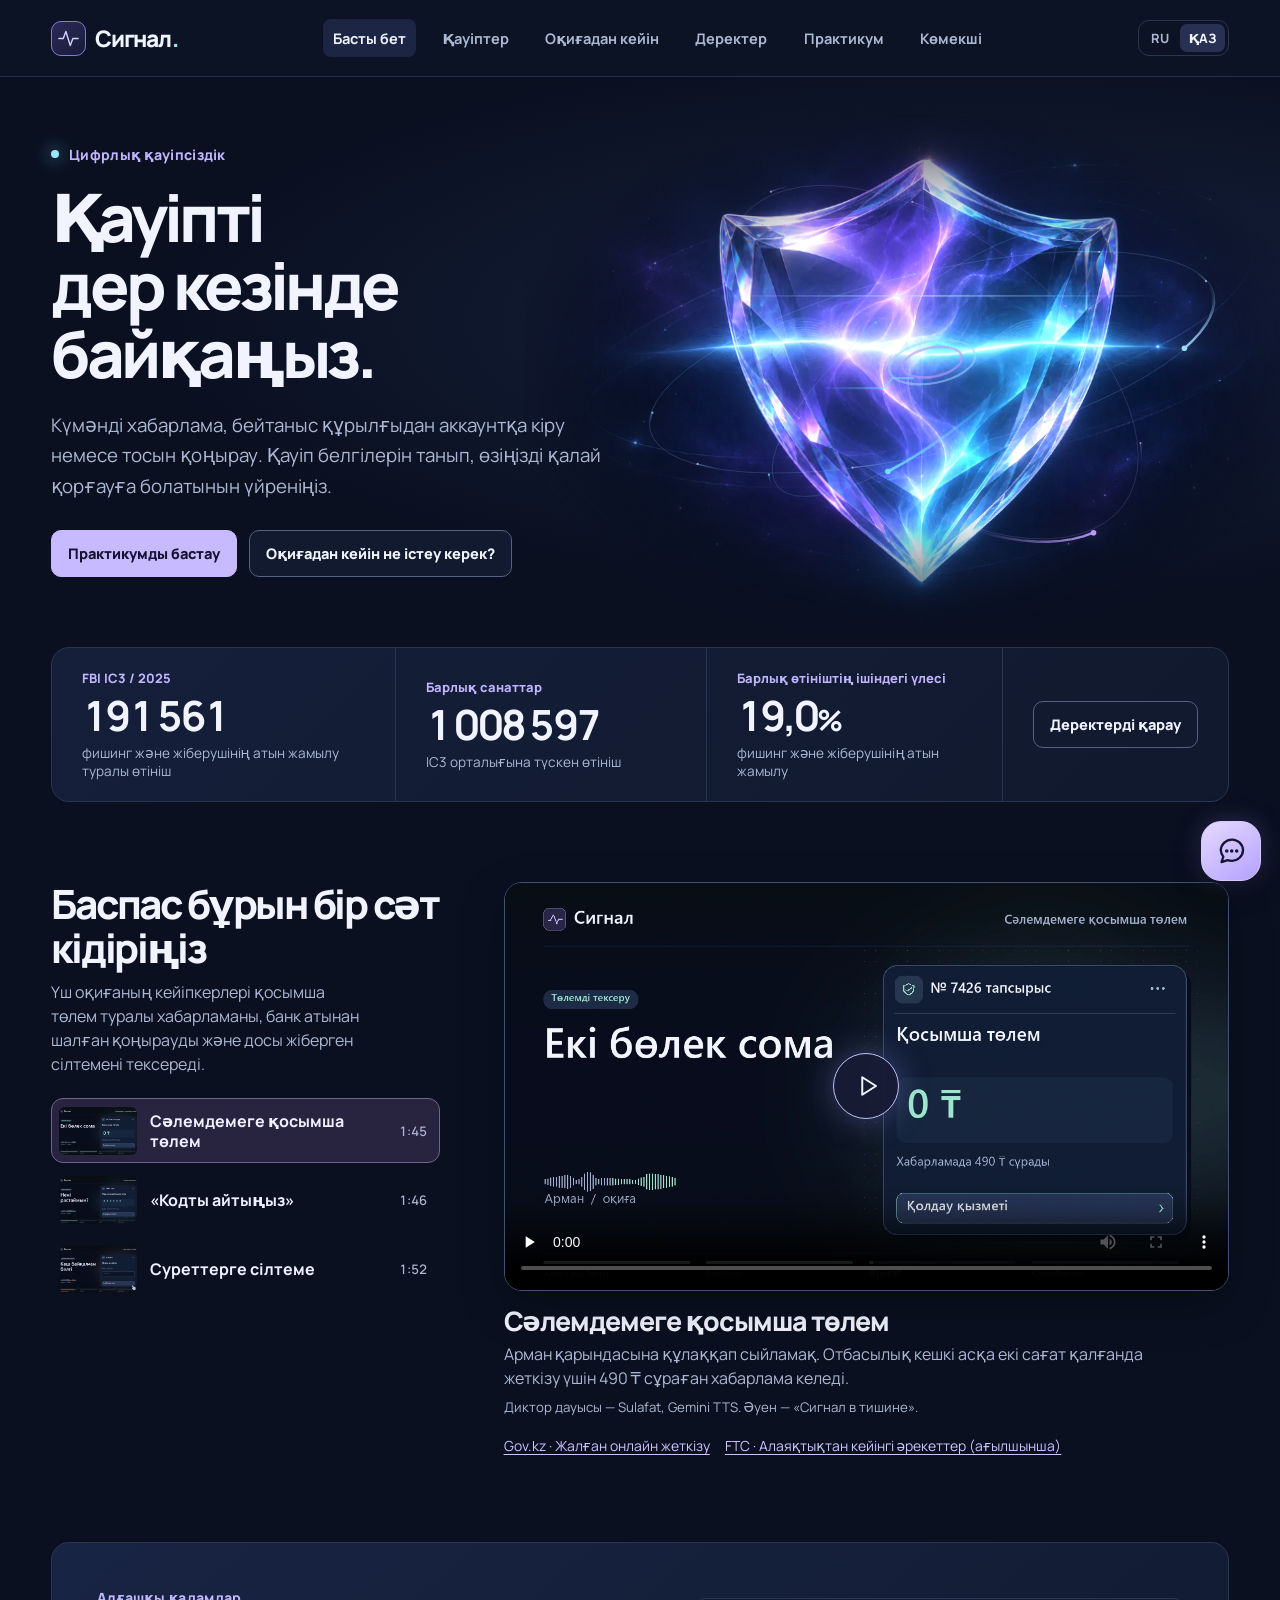
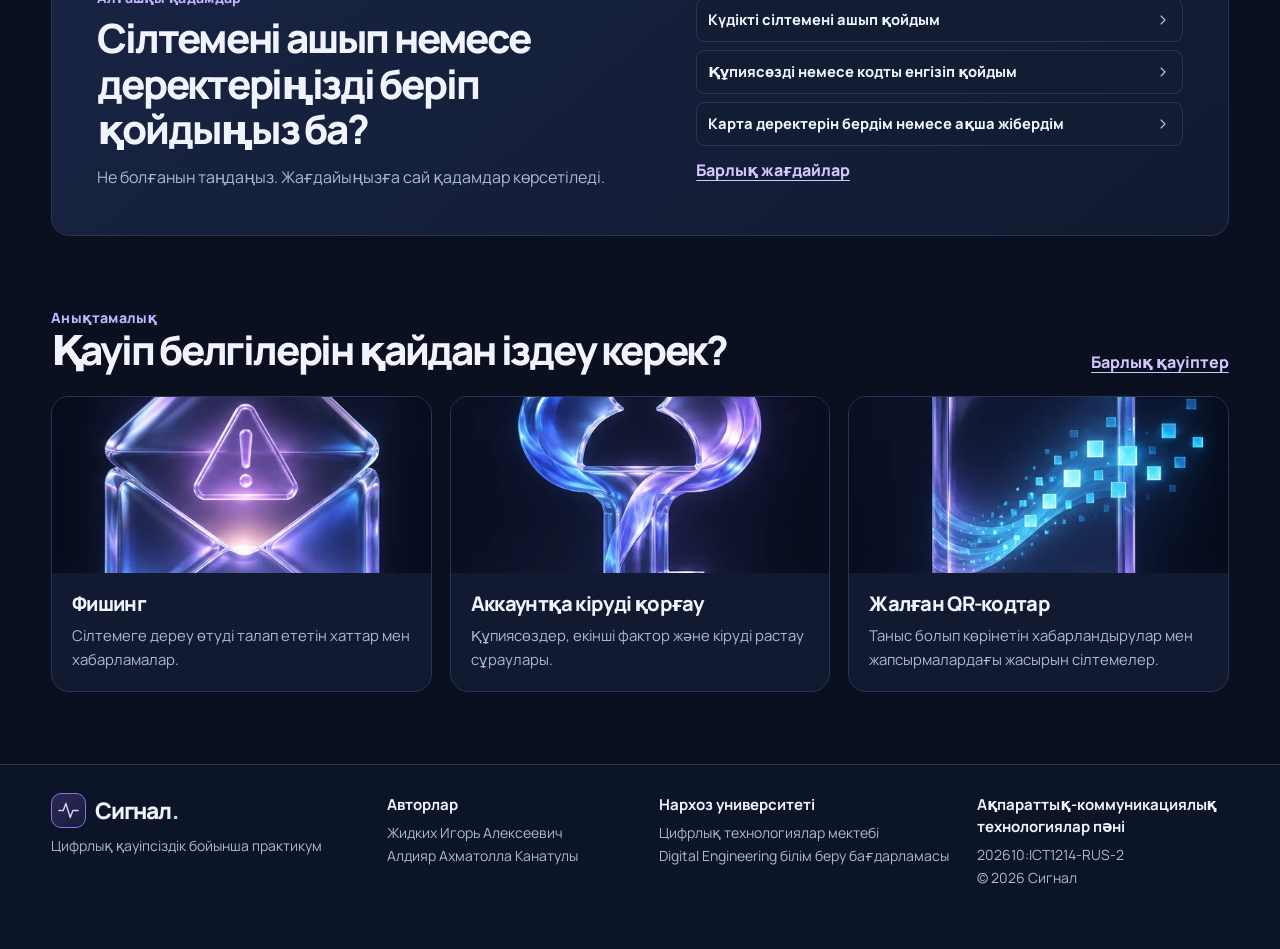
==== commit 33561086: "Сделать смену страниц плавной при обычной навигации и сохранить переходы к заданиям" ====
--- a/kk/index.html
+++ b/kk/index.html
@@ -1 +1 @@
-<!doctype html><html lang="kk"><head><meta charset="utf-8"><meta http-equiv="Content-Security-Policy" content="default-src 'self'; script-src 'self'; style-src 'self'; img-src 'self'; media-src 'self'; font-src 'self'; connect-src 'none'; frame-src 'none'; object-src 'none'; base-uri 'none'; form-action 'none'"><meta name="referrer" content="strict-origin-when-cross-origin"><meta name="viewport" content="width=device-width, initial-scale=1"><meta name="description" content="Күнделікті өмірдегі цифрлық қауіпсіздік"><link rel="alternate" hreflang="ru" href="../index.html"><link rel="alternate" hreflang="kk" href="index.html"><meta name="theme-color" content="#0a1020"><title>Басты бет · Сигнал</title><link rel="icon" sizes="16x16 32x32 48x48 64x64" href="../assets/signal-mark.ico"><link rel="icon" sizes="180x180" type="image/png" href="../assets/signal-mark.png"><link rel="apple-touch-icon" href="../assets/signal-mark.png"><link rel="stylesheet" href="../style.css"><script defer src="../classifier.js"></script><script defer src="content.js"></script><script defer src="../language.js"></script><script defer src="app.js"></script><script defer src="../official-sites.js"></script><script defer src="../site-navigation.js"></script><script defer src="../chat.js"></script><script defer src="../hero.js"></script></head><body data-page="index"><a class="skip" href="#main">Негізгі мазмұнға өту</a><header class="top"><div class="wrap top-inner"><a class="brand" href="index.html" aria-label="Сигнал, басты бет"><span class="brand-mark"><svg aria-hidden="true" viewBox="0 0 24 24" fill="none" stroke="currentColor" stroke-width="1.6" stroke-linecap="round" stroke-linejoin="round"><path d="M1 12h5l3-8 5 16 3-8h6"/></svg></span>Сигнал<span class="brand-period">.</span></a><nav aria-label="Негізгі мәзір"><a href="index.html" aria-current="page">Басты бет</a><a href="guide.html">Қауіптер</a><a href="response.html">Оқиғадан кейін</a><a href="data.html">Деректер</a><a href="lab.html">Практикум</a><a href="assistant.html">Көмекші</a></nav><div class="locale-switch" role="group" aria-label="Тілді таңдау"><a class="locale-option" hreflang="ru" lang="ru" href="../index.html" aria-label="Русский">RU</a><a class="locale-option" hreflang="kk" lang="kk" href="index.html" aria-label="Қазақша" aria-current="true">ҚАЗ</a></div></div></header><main id="main"><section class="hero" aria-labelledby="hero-title"><div class="wrap hero-inner"><div class="hero-copy"><div class="kicker"><span class="signal-dot"></span>Цифрлық қауіпсіздік</div><h1 id="hero-title">Қауіпті<br>дер кезінде байқаңыз.</h1><p>Күмәнді хабарлама, бейтаныс құрылғыдан аккаунтқа кіру немесе тосын қоңырау. Қауіп белгілерін танып, өзіңізді қалай қорғауға болатынын үйреніңіз.</p><div class="actions"><a class="button primary" href="lab.html">Практикумды бастау</a><a class="button ghost" href="response.html">Оқиғадан кейін не істеу керек?</a></div></div><div class="hero-visual" id="hero-visual" aria-hidden="true"><div class="hero-shield"><img src="../assets/hero.webp" alt="" width="1152" height="768" fetchpriority="high"></div><canvas class="hero-effects"></canvas></div></div></section><div class="wrap"><section class="home-stats" aria-label="2025 жылы IC3 орталығына түскен өтініштер"><div><small>FBI IC3 / 2025</small><strong>191 561</strong><span>фишинг және жіберушінің атын жамылу туралы өтініш</span></div><div><small>Барлық санаттар</small><strong>1 008 597</strong><span>IC3 орталығына түскен өтініш</span></div><div><small>Барлық өтініштің ішіндегі үлесі</small><strong>19,0<span>%</span></strong><span>фишинг және жіберушінің атын жамылу</span></div><div class="stat-link"><a class="button ghost" href="data.html">Деректерді қарау</a></div></section><section class="film-section stories" id="film" aria-labelledby="film-title"><div class="story-sidebar"><h2 id="film-title">Баспас бұрын бір сәт кідіріңіз</h2><p class="story-deck">Үш оқиғаның кейіпкерлері қосымша төлем туралы хабарламаны, банк атынан шалған қоңырауды және досы жіберген сілтемені тексереді.</p><nav class="story-menu" aria-label="Бейнеоқиғаны таңдау"><a class="story-select" href="#film-delivery"><img src="../assets/film-poster-kk.webp?v=14" alt="" width="88" height="52" loading="lazy"><span>Сәлемдемеге қосымша төлем</span><small>1:45</small></a><a class="story-select" href="#film-code"><img src="../assets/code-poster-kk.webp?v=14" alt="" width="88" height="52" loading="lazy"><span>«Кодты айтыңыз»</span><small>1:46</small></a><a class="story-select" href="#film-link"><img src="../assets/link-poster-kk.webp?v=14" alt="" width="88" height="52" loading="lazy"><span>Суреттерге сілтеме</span><small>1:52</small></a></nav></div><div class="story-stage"><article class="story-episode" id="film-delivery" aria-labelledby="film-delivery-title"><figure class="film-player"><div class="video-frame"><video controls playsinline preload="none" poster="../assets/film-poster-kk.webp?v=14" aria-label="Сәлемдемеге қосымша төлем" data-captions="[[0,3.015,&quot;Үстел үстінде бос сыйлық қорабы жатыр.&quot;],[3.115,6.695,&quot;Арман қарындасына алған құлаққапты бүгін алып кетпек.&quot;],[6.775,9.279,&quot;Отбасылық кешкі асқа екі сағат қалды.&quot;],[9.325,11.175,&quot;Телефоны дір ете қалды.&quot;],[11.245,13.309,&quot;«Сәлемдеме кідірді.&quot;],[13.345,16.704,&quot;Кешкі алтыға дейін төрт жүз тоқсан теңге төлеңіз».&quot;],[16.765,20.6,&quot;Расында да тапсырыс күтіп отырған Арман сілтемені баспақ болады.&quot;],[20.605,22.477,&quot;Сұраған ақшасы көп емес.&quot;],[22.525,25.282,&quot;Бірақ бейтаныс нөмірден неге жазып отыр?&quot;],[25.435,28.925,&quot;Хабарламада тапсырыс нөмірі де, дүкеннің атауы да жоқ.&quot;],[29.035,30.95,&quot;Тек мерзімі көрсетілген.&quot;],[30.95,34.265,&quot;Арман қолын тартып алып, хабарламаны жабады.&quot;],[34.285,39.693,&quot;Телефонның негізгі экранынан тапсырыс берген қосымшасын өзі тауып ашады.&quot;],[39.805,41.768,&quot;Тізімде екі сәлемдеме бар екен.&quot;],[41.845,46.908,&quot;Арман бүгінгі тапсырысты таңдап, тауардың атауы мен алу пунктін тексереді.&quot;],[46.915,48.775,&quot;Іздеген құлаққабы осы.&quot;],[49.105,51.035,&quot;Тапсырыста «Төленді» деп тұр.&quot;],[51.265,53.193,&quot;Қосымша төлем нөл теңге.&quot;],[53.245,56.365,&quot;Ал хабарламада төрт жүз тоқсан теңге сұраған еді.&quot;],[56.515,58.523,&quot;Екі сома сәйкес келмейді.&quot;],[58.525,62.595,&quot;Арман тапсырыс бетінен қолдау қызметінің чатын ашады.&quot;],[62.665,64.536,&quot;Қосымша ақы керек пе деп сұрайды.&quot;],[64.536,69.881,&quot;Оператор тапсырыстың төленгенін, оны алып кетуге болатынын растайды.&quot;],[69.925,72.963,&quot;Арман күмәнді хабарламаны спам деп белгілейді.&quot;],[72.963,77.185,&quot;Кешке қарындасы қорапты ашып, жаңа құлаққабын киіп көреді.&quot;],[77.245,79.445,&quot;Арман әлгі сілтемеге кірген жоқ.&quot;],[79.645,83.235,&quot;Ал карта деректерін енгізіп қойған адам не істейді?&quot;],[83.245,90.525,&quot;Банктің ресми қосымшасы арқылы немесе картаның артындағы нөмірге қоңырау шалып, бірден хабарласқан жөн.&quot;],[90.685,93.298,&quot;Төлем мәліметтерін сақтап қойыңыз.&quot;],[93.325,99.355,&quot;Хабарлама тезірек төлеуді талап етсе, тапсырыс берген қосымшаны өзіңіз ашыңыз.&quot;],[99.415,103.735,&quot;Тауарды, жеткізу күйін және нақты соманы сол жерден тексеруге болады.&quot;]]"><source src="../assets/pause-before-click-kk.mp4?v=14" type="video/mp4"><a href="../assets/pause-before-click-kk.mp4?v=14">Бейнені ашу</a></video><button class="film-start" type="button" aria-label="Сәлемдемеге қосымша төлем бейнесін ойнату" hidden><svg aria-hidden="true" viewBox="0 0 24 24" fill="none" stroke="currentColor" stroke-width="1.6" stroke-linecap="round" stroke-linejoin="round"><path d="m9 5 11 7-11 7z"/></svg></button></div></figure><h3 id="film-delivery-title">Сәлемдемеге қосымша төлем</h3><p class="story-intro">Арман қарындасына құлаққап сыйламақ. Отбасылық кешкі асқа екі сағат қалғанда жеткізу үшін 490 ₸ сұраған хабарлама келеді.</p><p class="film-credit">Диктор дауысы — Sulafat, Gemini TTS. Әуен — «Сигнал в тишине».</p><p class="sources"><a href="https://www.gov.kz/situations/733/1743?lang=kk">Gov.kz · Жалған онлайн жеткізу</a><a href="https://consumer.ftc.gov/articles/what-do-if-you-were-scammed">FTC · Алаяқтықтан кейінгі әрекеттер (ағылшынша)</a></p></article><article class="story-episode" id="film-code" aria-labelledby="film-code-title"><figure class="film-player"><div class="video-frame"><video controls playsinline preload="none" poster="../assets/code-poster-kk.webp?v=14" aria-label="«Кодты айтыңыз»" data-captions="[[0,2.985,&quot;Алина сабақтан шығып, автобус күтіп тұр.&quot;],[3.085,5.703,&quot;Бейтаныс нөмір қоңырау шалды.&quot;],[5.725,10.8,&quot;Сөйлеген адамның дауысы сабырлы, ар жақтан пернетақтаның тықылы естіледі.&quot;],[10.8,13.676,&quot;Ол өзін банк қызметкерімін деп таныстырады.&quot;],[13.676,19.945,&quot;Ол Алинаның атын атап, біреу оның картасынан жиырма сегіз мың теңге аударып жатқанын айтады.&quot;],[20.005,21.718,&quot;Тұтқаны қоймауын сұрайды.&quot;],[21.745,22.97,&quot;«Қазір код келеді.&quot;],[22.975,25.929,&quot;Кодты айтсаңыз, аударымды тоқтатамын».&quot;],[25.945,28.52,&quot;Дәл сол сәтте хабарлама келеді.&quot;],[28.525,31.52,&quot;Қоңырау шалған адамның сөзі рас сияқты.&quot;],[31.585,34.119,&quot;Алина хабарламаны соңына дейін оқиды.&quot;],[34.225,37.249,&quot;Мәтінде жаңа құрылғыдан кіру туралы жазылған.&quot;],[37.255,39.685,&quot;Ақша аударымын тоқтату жайлы бір сөз жоқ.&quot;],[39.805,42.555,&quot;Алина басқа құрылғыдан кірген жоқ.&quot;],[42.775,46.735,&quot;Қоңырау шалған адам «Бірнеше секунд қана қалды» деп асықтырады.&quot;],[46.765,49.64,&quot;Алина кодты айтпастан қызыл түймені басады.&quot;],[49.645,51.48,&quot;Байланыс үзілді.&quot;],[51.565,56.325,&quot;Ол телефонның негізгі экранынан әдетте қолданатын банк қосымшасын ашады.&quot;],[56.395,60.315,&quot;Соңғы операциялардың ішінде айтылған сомаға жасалған аударым жоқ.&quot;],[60.445,63.983,&quot;Бірақ операциялар тізімін қарау жеткіліксіз.&quot;],[63.983,68.44,&quot;Алина қосымшаның ішіндегі қолдау чатын ашып, қоңыраудың уақытын жазады.&quot;],[68.455,70.332,&quot;Қандай код сұрағанын түсіндіреді.&quot;],[70.332,74.715,&quot;Қолдау қызметі аккаунт ашылған құрылғыларды тексеруді ұсынады.&quot;],[74.755,76.845,&quot;Тізімде өзінің телефоны ғана бар.&quot;],[77.005,79.475,&quot;Бір реттік кодты да ешкімге берген жоқ.&quot;],[79.645,85.078,&quot;Егер кодты айтып қойсаңыз, кідірмей банкке ресми арна арқылы хабарласыңыз.&quot;],[85.078,91.875,&quot;Код қандай әрекетке арналғанын түсіндіріп, аккаунтты қорғауды және операцияларды тексеруді сұраңыз.&quot;],[91.885,94.444,&quot;Алина автобусына үлгереді.&quot;],[94.465,99.427,&quot;Есінде қалғаны әлгі адамның дауысы емес, кодтың үстіндегі жазу.&quot;],[99.625,102.425,&quot;Кодтың қандай әрекетті растайтынын оқыңыз.&quot;],[102.445,104.88,&quot;Оны қоңырау шалған адамға айтпаңыз.&quot;]]"><source src="../assets/never-share-code-kk.mp4?v=14" type="video/mp4"><a href="../assets/never-share-code-kk.mp4?v=14">Бейнені ашу</a></video><button class="film-start" type="button" aria-label="«Кодты айтыңыз» бейнесін ойнату" hidden><svg aria-hidden="true" viewBox="0 0 24 24" fill="none" stroke="currentColor" stroke-width="1.6" stroke-linecap="round" stroke-linejoin="round"><path d="m9 5 11 7-11 7z"/></svg></button></div></figure><h3 id="film-code-title">«Кодты айтыңыз»</h3><p class="story-intro">Алинаға банк атынан қоңырау шалып, 28 000 ₸ аударылып жатқанын айтады. Ол кодтың үстіндегі мәтінді оқып үлгереді.</p><p class="film-credit">Диктор дауысы — Sulafat, Gemini TTS. Әуен — «Сигнал в тишине».</p><p class="sources"><a href="https://nationalbank.kz/kz/news/informacionnye-soobshcheniya/20489">Қазақстан Ұлттық Банкі · Телефон алаяқтығы</a><a href="https://www.gov.kz/situations/733/1743?lang=kk">Gov.kz · Өзіңізді алаяқтардан қалай қорғауға болады</a></p></article><article class="story-episode" id="film-link" aria-labelledby="film-link-title"><figure class="film-player"><div class="video-frame"><video controls playsinline preload="none" poster="../assets/link-poster-kk.webp?v=14" aria-label="Суреттерге сілтеме" data-captions="[[0,4.155,&quot;Жексенбідегі жүгіруден кейін Марат ортақ суреттерді күтіп жүр.&quot;],[4.285,7.385,&quot;Чатқа танысының атынан хабарлама түседі.&quot;],[7.405,9.1,&quot;«Мынау біздің альбом.&quot;],[9.115,11.42,&quot;Үшінші суретте сен барсың».&quot;],[11.545,13.851,&quot;Аты да, суреті де таныс.&quot;],[13.945,15.525,&quot;Марат шақыруды ашады.&quot;],[15.595,20.355,&quot;Бірақ фотолардың орнына электрондық пошта арқылы кіруді сұрайтын бет шығады.&quot;],[20.365,24.845,&quot;Марат құпиясөзін енгізіп, «Альбомды ашу» түймесін басады.&quot;],[24.925,28.646,&quot;Жолдағы нүктелер құпиясөзді экранда ғана жасырады.&quot;],[28.675,30.932,&quot;Енгізілген дерек сайтқа жетіп үлгерді.&quot;],[30.932,32.205,&quot;Экран бос.&quot;],[32.335,33.915,&quot;Бірде-бір сурет жоқ.&quot;],[34.135,39.596,&quot;Енді ғана Марат беттің мекенжайы өзі білетін сервистікінен өзгеше екенін байқайды.&quot;],[39.596,42.048,&quot;Құпиясөзді қайта енгізбейді.&quot;],[42.055,46.251,&quot;Марат бетті жауып, телефонынан пошта қосымшасын өзі ашады.&quot;],[46.345,50.547,&quot;Поштасына әлі де кіре алатынын көріп, қауіпсіздік бөліміне өтеді.&quot;],[50.665,55.137,&quot;Алдымен пошта құпиясөзін бұрын қолданбаған жаңа құпиясөзге ауыстырады.&quot;],[55.137,57.053,&quot;Ескісін басқа жерде пайдаланбаған екен.&quot;],[57.085,61.172,&quot;Сондықтан өзге аккаунттардың құпиясөзін ауыстырудың қажеті болмады.&quot;],[61.172,64.241,&quot;Содан соң белсенді сеанстарды қарайды.&quot;],[64.255,66.415,&quot;Тізімде бейтаныс браузер бар.&quot;],[66.625,71.158,&quot;Марат басқа сеанстарды аяқтап, қалпына келтіру мекенжайын тексереді.&quot;],[71.158,73.395,&quot;Екі сатылы растауды қосады.&quot;],[73.465,78.54,&quot;Содан кейін ғана досына бұрыннан сақталған нөмір арқылы қоңырау шалады.&quot;],[78.595,81.4,&quot;Досы таң қалып, «Мен ештеңе жіберген жоқпын» дейді.&quot;],[81.4,85.305,&quot;Екеуі чаттағыларға ескерту жазады.&quot;],[85.375,89.422,&quot;Кешке досы шын фотоларды чаттың өзіне жібереді.&quot;],[89.455,93.758,&quot;Марат мәре сызығынан өтіп бара жатқан өзін көріп, күлімсірейді.&quot;],[93.758,96.795,&quot;Бөтен сайтқа кірудің еш қажеті болмады.&quot;],[96.835,104.282,&quot;Суретке арналған сілтеме пошта құпиясөзін сұраса, алдымен жіберген адамға басқа жолмен хабарласыңыз.&quot;],[104.282,110.66,&quot;Ал құпиясөзді енгізіп қойсаңыз, аккаунтты қалпына келтіруді ресми пошта қызметінен бастаңыз.&quot;]]"><source src="../assets/photo-link-kk.mp4?v=14" type="video/mp4"><a href="../assets/photo-link-kk.mp4?v=14">Бейнені ашу</a></video><button class="film-start" type="button" aria-label="Суреттерге сілтеме бейнесін ойнату" hidden><svg aria-hidden="true" viewBox="0 0 24 24" fill="none" stroke="currentColor" stroke-width="1.6" stroke-linecap="round" stroke-linejoin="round"><path d="m9 5 11 7-11 7z"/></svg></button></div></figure><h3 id="film-link-title">Суреттерге сілтеме</h3><p class="story-intro">Жарыстан кейін Маратқа досының атынан «ортақ альбом» келеді. Суреттер жоқ, бірақ Марат пошта құпиясөзін енгізіп үлгерді.</p><p class="film-credit">Диктор дауысы — Sulafat, Gemini TTS. Әуен — «Сигнал в тишине».</p><p class="sources"><a href="https://consumer.ftc.gov/articles/how-recognize-avoid-phishing-scams">FTC · Фишингті қалай тануға болады (ағылшынша)</a><a href="https://consumer.ftc.gov/articles/how-recover-your-hacked-email-or-social-media-account">FTC · Поштаға кіруді қалпына келтіру (ағылшынша)</a></p></article></div></section><section class="home-response"><div><div class="kicker">Алғашқы қадамдар</div><h2>Сілтемені ашып немесе деректеріңізді беріп қойдыңыз ба?</h2><p>Не болғанын таңдаңыз. Жағдайыңызға сай қадамдар көрсетіледі.</p></div><div class="home-response-links"><a class="response-link" href="response.html#link">Күдікті сілтемені ашып қойдым<svg aria-hidden="true" viewBox="0 0 24 24" fill="none" stroke="currentColor" stroke-width="1.6" stroke-linecap="round" stroke-linejoin="round"><path d="m6 9 6 6 6-6"/></svg></a><a class="response-link" href="response.html#account">Құпиясөзді немесе кодты енгізіп қойдым<svg aria-hidden="true" viewBox="0 0 24 24" fill="none" stroke="currentColor" stroke-width="1.6" stroke-linecap="round" stroke-linejoin="round"><path d="m6 9 6 6 6-6"/></svg></a><a class="response-link" href="response.html#payment">Карта деректерін бердім немесе ақша жібердім<svg aria-hidden="true" viewBox="0 0 24 24" fill="none" stroke="currentColor" stroke-width="1.6" stroke-linecap="round" stroke-linejoin="round"><path d="m6 9 6 6 6-6"/></svg></a><a class="text-link" href="response.html">Барлық жағдайлар</a></div></section><section class="home-guide"><div class="section-title"><div><div class="kicker">Анықтамалық</div><h2>Қауіп белгілерін қайдан іздеу керек?</h2></div><a class="text-link" href="guide.html">Барлық қауіптер</a></div><div class="feature-grid"><a class="feature" href="guide.html#phishing"><img src="../assets/mail.webp" alt="" loading="lazy" width="510" height="700"><div><h3>Фишинг</h3><p>Сілтемеге дереу өтуді талап ететін хаттар мен хабарламалар.</p></div></a><a class="feature" href="guide.html#mfa"><img src="../assets/key.webp" alt="" loading="lazy" width="510" height="700"><div><h3>Аккаунтқа кіруді қорғау</h3><p>Құпиясөздер, екінші фактор және кіруді растау сұраулары.</p></div></a><a class="feature" href="guide.html#qr"><img src="../assets/device.webp" alt="" loading="lazy" width="510" height="700"><div><h3>Жалған QR-кодтар</h3><p>Таныс болып көрінетін хабарландырулар мен жапсырмалардағы жасырын сілтемелер.</p></div></a></div></section></div></main><footer class="footer"><div class="wrap footer-grid"><div><a class="brand" href="index.html" aria-label="Сигнал, басты бет"><span class="brand-mark"><svg aria-hidden="true" viewBox="0 0 24 24" fill="none" stroke="currentColor" stroke-width="1.6" stroke-linecap="round" stroke-linejoin="round"><path d="M1 12h5l3-8 5 16 3-8h6"/></svg></span>Сигнал<span class="brand-period">.</span></a><p>Цифрлық қауіпсіздік бойынша практикум</p></div><div><strong>Авторлар</strong><p>Жидких Игорь Алексеевич<br>Алдияр Ахматолла Канатулы</p></div><div><strong>Нархоз университеті</strong><p>Цифрлық технологиялар мектебі<br>Digital Engineering білім беру бағдарламасы</p></div><div><strong>Ақпараттық-коммуникациялық технологиялар пәні</strong><p>202610:ICT1214-RUS-2<br>© 2026 Сигнал</p></div></div></footer><button class="chat-launcher" type="button" data-chat-open hidden aria-label="Көмекшіні ашу" title="Көмекшіні ашу" aria-haspopup="dialog" aria-controls="chat-dialog" aria-expanded="false"><svg aria-hidden="true" viewBox="0 0 24 24" fill="none" stroke="currentColor" stroke-width="1.6" stroke-linecap="round" stroke-linejoin="round"><path d="M20.5 11.4a7.8 7.8 0 0 1-8 7.5 9 9 0 0 1-2.9-.5l-4.3 1.4 1.3-3.8a7.2 7.2 0 0 1-1.8-4.6 7.9 7.9 0 0 1 8-7.5 7.8 7.8 0 0 1 7.7 7.5Z"/><path d="M9 12h.01m3.5 0h.01m3.5 0h.01" stroke-width="2.5"/></svg></button><dialog class="chat-dialog" id="chat-dialog" aria-labelledby="chat-title"><div class="chat"><header class="chat-header"><div class="brand-mark"><svg aria-hidden="true" viewBox="0 0 24 24" fill="none" stroke="currentColor" stroke-width="1.6" stroke-linecap="round" stroke-linejoin="round"><path d="M1 12h5l3-8 5 16 3-8h6"/></svg></div><div><strong id="chat-title">Сигнал көмекшісі</strong><span id="mode">Анықтамалық режимі</span></div><button class="chip" id="reset-chat" type="button">Тазалау</button><button class="icon-button chat-resize" type="button" aria-label="Чат терезесін кеңейту" title="Чат терезесін кеңейту"><svg aria-hidden="true" viewBox="0 0 24 24" fill="none" stroke="currentColor" stroke-width="1.6" stroke-linecap="round" stroke-linejoin="round"><path d="M14 4h6v6m0-6-7 7M10 20H4v-6m0 6 7-7"/></svg><svg aria-hidden="true" viewBox="0 0 24 24" fill="none" stroke="currentColor" stroke-width="1.6" stroke-linecap="round" stroke-linejoin="round"><path d="M20 4l-7 7m0-6v6h6M4 20l7-7m0 6v-6H5"/></svg></button><button class="icon-button chat-close" type="button" data-chat-close aria-label="Чатты жабу"><svg aria-hidden="true" viewBox="0 0 24 24" fill="none" stroke="currentColor" stroke-width="1.6" stroke-linecap="round" stroke-linejoin="round"><path d="m6 6 12 12M6 18 18 6"/></svg></button></header><div class="messages" id="messages" role="log" aria-label="Әңгіме" aria-live="polite" tabindex="0"></div><div class="quick" aria-label="Сұрақ үлгілері"><button class="chip" type="button">Фишингті қалай тануға болады?</button><button class="chip" type="button">2FA деген не?</button><button class="chip" type="button">Шотымнан рұқсатымсыз ақша алынса, не істеймін?</button></div><form id="chat-form"><label class="visually-hidden" for="question">Сұрағыңыз</label><input id="question" placeholder="Сұрағыңызды жазыңыз…" autocomplete="off" maxlength="1200" required><button class="send primary" aria-label="Сұрақты жіберу" type="submit"><svg aria-hidden="true" viewBox="0 0 24 24" fill="none" stroke="currentColor" stroke-width="1.6" stroke-linecap="round" stroke-linejoin="round"><path d="M12 19V5M6 11l6-6 6 6"/></svg></button></form><p class="chat-note">Құпиясөздерді, растау кодтарын және дербес деректерді енгізбеңіз. <a class="about-chat" href="assistant.html">Көмекші туралы</a></p></div></dialog></body></html>+<!doctype html><html lang="kk"><head><meta charset="utf-8"><meta http-equiv="Content-Security-Policy" content="default-src 'self'; script-src 'self'; style-src 'self'; img-src 'self'; media-src 'self'; font-src 'self'; connect-src 'none'; frame-src 'none'; object-src 'none'; base-uri 'none'; form-action 'none'"><meta name="referrer" content="strict-origin-when-cross-origin"><meta name="viewport" content="width=device-width, initial-scale=1"><meta name="description" content="Күнделікті өмірдегі цифрлық қауіпсіздік"><link rel="alternate" hreflang="ru" href="../index.html"><link rel="alternate" hreflang="kk" href="index.html"><meta name="theme-color" content="#0a1020"><title>Басты бет · Сигнал</title><link rel="icon" sizes="16x16 32x32 48x48 64x64" href="../assets/signal-mark.ico"><link rel="icon" sizes="180x180" type="image/png" href="../assets/signal-mark.png"><link rel="apple-touch-icon" href="../assets/signal-mark.png"><link rel="stylesheet" href="../style.css"><link rel="stylesheet" href="../assets/navigation.css"><script defer src="../classifier.js"></script><script defer src="content.js"></script><script defer src="../language.js"></script><script defer src="app.js"></script><script defer src="../official-sites.js"></script><script defer src="../site-navigation.js"></script><script defer src="../chat.js"></script><script defer src="../hero.js"></script></head><body data-page="index"><a class="skip" href="#main">Негізгі мазмұнға өту</a><header class="top"><div class="wrap top-inner"><a class="brand" href="index.html" aria-label="Сигнал, басты бет"><span class="brand-mark"><svg aria-hidden="true" viewBox="0 0 24 24" fill="none" stroke="currentColor" stroke-width="1.6" stroke-linecap="round" stroke-linejoin="round"><path d="M1 12h5l3-8 5 16 3-8h6"/></svg></span>Сигнал<span class="brand-period">.</span></a><nav aria-label="Негізгі мәзір"><a href="index.html" aria-current="page">Басты бет</a><a href="guide.html">Қауіптер</a><a href="response.html">Оқиғадан кейін</a><a href="data.html">Деректер</a><a href="lab.html">Практикум</a><a href="assistant.html">Көмекші</a></nav><div class="locale-switch" role="group" aria-label="Тілді таңдау"><a class="locale-option" hreflang="ru" lang="ru" href="../index.html" aria-label="Русский">RU</a><a class="locale-option" hreflang="kk" lang="kk" href="index.html" aria-label="Қазақша" aria-current="true">ҚАЗ</a></div></div></header><main id="main"><section class="hero" aria-labelledby="hero-title"><div class="wrap hero-inner"><div class="hero-copy"><div class="kicker"><span class="signal-dot"></span>Цифрлық қауіпсіздік</div><h1 id="hero-title">Қауіпті<br>дер кезінде байқаңыз.</h1><p>Күмәнді хабарлама, бейтаныс құрылғыдан аккаунтқа кіру немесе тосын қоңырау. Қауіп белгілерін танып, өзіңізді қалай қорғауға болатынын үйреніңіз.</p><div class="actions"><a class="button primary" href="lab.html">Практикумды бастау</a><a class="button ghost" href="response.html">Оқиғадан кейін не істеу керек?</a></div></div><div class="hero-visual" id="hero-visual" aria-hidden="true"><div class="hero-shield"><img src="../assets/hero.webp" alt="" width="1152" height="768" fetchpriority="high"></div><canvas class="hero-effects"></canvas></div></div></section><div class="wrap"><section class="home-stats" aria-label="2025 жылы IC3 орталығына түскен өтініштер"><div><small>FBI IC3 / 2025</small><strong>191 561</strong><span>фишинг және жіберушінің атын жамылу туралы өтініш</span></div><div><small>Барлық санаттар</small><strong>1 008 597</strong><span>IC3 орталығына түскен өтініш</span></div><div><small>Барлық өтініштің ішіндегі үлесі</small><strong>19,0<span>%</span></strong><span>фишинг және жіберушінің атын жамылу</span></div><div class="stat-link"><a class="button ghost" href="data.html">Деректерді қарау</a></div></section><section class="film-section stories" id="film" aria-labelledby="film-title"><div class="story-sidebar"><h2 id="film-title">Баспас бұрын бір сәт кідіріңіз</h2><p class="story-deck">Үш оқиғаның кейіпкерлері қосымша төлем туралы хабарламаны, банк атынан шалған қоңырауды және досы жіберген сілтемені тексереді.</p><nav class="story-menu" aria-label="Бейнеоқиғаны таңдау"><a class="story-select" href="#film-delivery"><img src="../assets/film-poster-kk.webp?v=14" alt="" width="88" height="52" loading="lazy"><span>Сәлемдемеге қосымша төлем</span><small>1:45</small></a><a class="story-select" href="#film-code"><img src="../assets/code-poster-kk.webp?v=14" alt="" width="88" height="52" loading="lazy"><span>«Кодты айтыңыз»</span><small>1:46</small></a><a class="story-select" href="#film-link"><img src="../assets/link-poster-kk.webp?v=14" alt="" width="88" height="52" loading="lazy"><span>Суреттерге сілтеме</span><small>1:52</small></a></nav></div><div class="story-stage"><article class="story-episode" id="film-delivery" aria-labelledby="film-delivery-title"><figure class="film-player"><div class="video-frame"><video controls playsinline preload="none" poster="../assets/film-poster-kk.webp?v=14" aria-label="Сәлемдемеге қосымша төлем" data-captions="[[0,3.015,&quot;Үстел үстінде бос сыйлық қорабы жатыр.&quot;],[3.115,6.695,&quot;Арман қарындасына алған құлаққапты бүгін алып кетпек.&quot;],[6.775,9.279,&quot;Отбасылық кешкі асқа екі сағат қалды.&quot;],[9.325,11.175,&quot;Телефоны дір ете қалды.&quot;],[11.245,13.309,&quot;«Сәлемдеме кідірді.&quot;],[13.345,16.704,&quot;Кешкі алтыға дейін төрт жүз тоқсан теңге төлеңіз».&quot;],[16.765,20.6,&quot;Расында да тапсырыс күтіп отырған Арман сілтемені баспақ болады.&quot;],[20.605,22.477,&quot;Сұраған ақшасы көп емес.&quot;],[22.525,25.282,&quot;Бірақ бейтаныс нөмірден неге жазып отыр?&quot;],[25.435,28.925,&quot;Хабарламада тапсырыс нөмірі де, дүкеннің атауы да жоқ.&quot;],[29.035,30.95,&quot;Тек мерзімі көрсетілген.&quot;],[30.95,34.265,&quot;Арман қолын тартып алып, хабарламаны жабады.&quot;],[34.285,39.693,&quot;Телефонның негізгі экранынан тапсырыс берген қосымшасын өзі тауып ашады.&quot;],[39.805,41.768,&quot;Тізімде екі сәлемдеме бар екен.&quot;],[41.845,46.908,&quot;Арман бүгінгі тапсырысты таңдап, тауардың атауы мен алу пунктін тексереді.&quot;],[46.915,48.775,&quot;Іздеген құлаққабы осы.&quot;],[49.105,51.035,&quot;Тапсырыста «Төленді» деп тұр.&quot;],[51.265,53.193,&quot;Қосымша төлем нөл теңге.&quot;],[53.245,56.365,&quot;Ал хабарламада төрт жүз тоқсан теңге сұраған еді.&quot;],[56.515,58.523,&quot;Екі сома сәйкес келмейді.&quot;],[58.525,62.595,&quot;Арман тапсырыс бетінен қолдау қызметінің чатын ашады.&quot;],[62.665,64.536,&quot;Қосымша ақы керек пе деп сұрайды.&quot;],[64.536,69.881,&quot;Оператор тапсырыстың төленгенін, оны алып кетуге болатынын растайды.&quot;],[69.925,72.963,&quot;Арман күмәнді хабарламаны спам деп белгілейді.&quot;],[72.963,77.185,&quot;Кешке қарындасы қорапты ашып, жаңа құлаққабын киіп көреді.&quot;],[77.245,79.445,&quot;Арман әлгі сілтемеге кірген жоқ.&quot;],[79.645,83.235,&quot;Ал карта деректерін енгізіп қойған адам не істейді?&quot;],[83.245,90.525,&quot;Банктің ресми қосымшасы арқылы немесе картаның артындағы нөмірге қоңырау шалып, бірден хабарласқан жөн.&quot;],[90.685,93.298,&quot;Төлем мәліметтерін сақтап қойыңыз.&quot;],[93.325,99.355,&quot;Хабарлама тезірек төлеуді талап етсе, тапсырыс берген қосымшаны өзіңіз ашыңыз.&quot;],[99.415,103.735,&quot;Тауарды, жеткізу күйін және нақты соманы сол жерден тексеруге болады.&quot;]]"><source src="../assets/pause-before-click-kk.mp4?v=14" type="video/mp4"><a href="../assets/pause-before-click-kk.mp4?v=14">Бейнені ашу</a></video><button class="film-start" type="button" aria-label="Сәлемдемеге қосымша төлем бейнесін ойнату" hidden><svg aria-hidden="true" viewBox="0 0 24 24" fill="none" stroke="currentColor" stroke-width="1.6" stroke-linecap="round" stroke-linejoin="round"><path d="m9 5 11 7-11 7z"/></svg></button></div></figure><h3 id="film-delivery-title">Сәлемдемеге қосымша төлем</h3><p class="story-intro">Арман қарындасына құлаққап сыйламақ. Отбасылық кешкі асқа екі сағат қалғанда жеткізу үшін 490 ₸ сұраған хабарлама келеді.</p><p class="film-credit">Диктор дауысы — Sulafat, Gemini TTS. Әуен — «Сигнал в тишине».</p><p class="sources"><a href="https://www.gov.kz/situations/733/1743?lang=kk">Gov.kz · Жалған онлайн жеткізу</a><a href="https://consumer.ftc.gov/articles/what-do-if-you-were-scammed">FTC · Алаяқтықтан кейінгі әрекеттер (ағылшынша)</a></p></article><article class="story-episode" id="film-code" aria-labelledby="film-code-title"><figure class="film-player"><div class="video-frame"><video controls playsinline preload="none" poster="../assets/code-poster-kk.webp?v=14" aria-label="«Кодты айтыңыз»" data-captions="[[0,2.985,&quot;Алина сабақтан шығып, автобус күтіп тұр.&quot;],[3.085,5.703,&quot;Бейтаныс нөмір қоңырау шалды.&quot;],[5.725,10.8,&quot;Сөйлеген адамның дауысы сабырлы, ар жақтан пернетақтаның тықылы естіледі.&quot;],[10.8,13.676,&quot;Ол өзін банк қызметкерімін деп таныстырады.&quot;],[13.676,19.945,&quot;Ол Алинаның атын атап, біреу оның картасынан жиырма сегіз мың теңге аударып жатқанын айтады.&quot;],[20.005,21.718,&quot;Тұтқаны қоймауын сұрайды.&quot;],[21.745,22.97,&quot;«Қазір код келеді.&quot;],[22.975,25.929,&quot;Кодты айтсаңыз, аударымды тоқтатамын».&quot;],[25.945,28.52,&quot;Дәл сол сәтте хабарлама келеді.&quot;],[28.525,31.52,&quot;Қоңырау шалған адамның сөзі рас сияқты.&quot;],[31.585,34.119,&quot;Алина хабарламаны соңына дейін оқиды.&quot;],[34.225,37.249,&quot;Мәтінде жаңа құрылғыдан кіру туралы жазылған.&quot;],[37.255,39.685,&quot;Ақша аударымын тоқтату жайлы бір сөз жоқ.&quot;],[39.805,42.555,&quot;Алина басқа құрылғыдан кірген жоқ.&quot;],[42.775,46.735,&quot;Қоңырау шалған адам «Бірнеше секунд қана қалды» деп асықтырады.&quot;],[46.765,49.64,&quot;Алина кодты айтпастан қызыл түймені басады.&quot;],[49.645,51.48,&quot;Байланыс үзілді.&quot;],[51.565,56.325,&quot;Ол телефонның негізгі экранынан әдетте қолданатын банк қосымшасын ашады.&quot;],[56.395,60.315,&quot;Соңғы операциялардың ішінде айтылған сомаға жасалған аударым жоқ.&quot;],[60.445,63.983,&quot;Бірақ операциялар тізімін қарау жеткіліксіз.&quot;],[63.983,68.44,&quot;Алина қосымшаның ішіндегі қолдау чатын ашып, қоңыраудың уақытын жазады.&quot;],[68.455,70.332,&quot;Қандай код сұрағанын түсіндіреді.&quot;],[70.332,74.715,&quot;Қолдау қызметі аккаунт ашылған құрылғыларды тексеруді ұсынады.&quot;],[74.755,76.845,&quot;Тізімде өзінің телефоны ғана бар.&quot;],[77.005,79.475,&quot;Бір реттік кодты да ешкімге берген жоқ.&quot;],[79.645,85.078,&quot;Егер кодты айтып қойсаңыз, кідірмей банкке ресми арна арқылы хабарласыңыз.&quot;],[85.078,91.875,&quot;Код қандай әрекетке арналғанын түсіндіріп, аккаунтты қорғауды және операцияларды тексеруді сұраңыз.&quot;],[91.885,94.444,&quot;Алина автобусына үлгереді.&quot;],[94.465,99.427,&quot;Есінде қалғаны әлгі адамның дауысы емес, кодтың үстіндегі жазу.&quot;],[99.625,102.425,&quot;Кодтың қандай әрекетті растайтынын оқыңыз.&quot;],[102.445,104.88,&quot;Оны қоңырау шалған адамға айтпаңыз.&quot;]]"><source src="../assets/never-share-code-kk.mp4?v=14" type="video/mp4"><a href="../assets/never-share-code-kk.mp4?v=14">Бейнені ашу</a></video><button class="film-start" type="button" aria-label="«Кодты айтыңыз» бейнесін ойнату" hidden><svg aria-hidden="true" viewBox="0 0 24 24" fill="none" stroke="currentColor" stroke-width="1.6" stroke-linecap="round" stroke-linejoin="round"><path d="m9 5 11 7-11 7z"/></svg></button></div></figure><h3 id="film-code-title">«Кодты айтыңыз»</h3><p class="story-intro">Алинаға банк атынан қоңырау шалып, 28 000 ₸ аударылып жатқанын айтады. Ол кодтың үстіндегі мәтінді оқып үлгереді.</p><p class="film-credit">Диктор дауысы — Sulafat, Gemini TTS. Әуен — «Сигнал в тишине».</p><p class="sources"><a href="https://nationalbank.kz/kz/news/informacionnye-soobshcheniya/20489">Қазақстан Ұлттық Банкі · Телефон алаяқтығы</a><a href="https://www.gov.kz/situations/733/1743?lang=kk">Gov.kz · Өзіңізді алаяқтардан қалай қорғауға болады</a></p></article><article class="story-episode" id="film-link" aria-labelledby="film-link-title"><figure class="film-player"><div class="video-frame"><video controls playsinline preload="none" poster="../assets/link-poster-kk.webp?v=14" aria-label="Суреттерге сілтеме" data-captions="[[0,4.155,&quot;Жексенбідегі жүгіруден кейін Марат ортақ суреттерді күтіп жүр.&quot;],[4.285,7.385,&quot;Чатқа танысының атынан хабарлама түседі.&quot;],[7.405,9.1,&quot;«Мынау біздің альбом.&quot;],[9.115,11.42,&quot;Үшінші суретте сен барсың».&quot;],[11.545,13.851,&quot;Аты да, суреті де таныс.&quot;],[13.945,15.525,&quot;Марат шақыруды ашады.&quot;],[15.595,20.355,&quot;Бірақ фотолардың орнына электрондық пошта арқылы кіруді сұрайтын бет шығады.&quot;],[20.365,24.845,&quot;Марат құпиясөзін енгізіп, «Альбомды ашу» түймесін басады.&quot;],[24.925,28.646,&quot;Жолдағы нүктелер құпиясөзді экранда ғана жасырады.&quot;],[28.675,30.932,&quot;Енгізілген дерек сайтқа жетіп үлгерді.&quot;],[30.932,32.205,&quot;Экран бос.&quot;],[32.335,33.915,&quot;Бірде-бір сурет жоқ.&quot;],[34.135,39.596,&quot;Енді ғана Марат беттің мекенжайы өзі білетін сервистікінен өзгеше екенін байқайды.&quot;],[39.596,42.048,&quot;Құпиясөзді қайта енгізбейді.&quot;],[42.055,46.251,&quot;Марат бетті жауып, телефонынан пошта қосымшасын өзі ашады.&quot;],[46.345,50.547,&quot;Поштасына әлі де кіре алатынын көріп, қауіпсіздік бөліміне өтеді.&quot;],[50.665,55.137,&quot;Алдымен пошта құпиясөзін бұрын қолданбаған жаңа құпиясөзге ауыстырады.&quot;],[55.137,57.053,&quot;Ескісін басқа жерде пайдаланбаған екен.&quot;],[57.085,61.172,&quot;Сондықтан өзге аккаунттардың құпиясөзін ауыстырудың қажеті болмады.&quot;],[61.172,64.241,&quot;Содан соң белсенді сеанстарды қарайды.&quot;],[64.255,66.415,&quot;Тізімде бейтаныс браузер бар.&quot;],[66.625,71.158,&quot;Марат басқа сеанстарды аяқтап, қалпына келтіру мекенжайын тексереді.&quot;],[71.158,73.395,&quot;Екі сатылы растауды қосады.&quot;],[73.465,78.54,&quot;Содан кейін ғана досына бұрыннан сақталған нөмір арқылы қоңырау шалады.&quot;],[78.595,81.4,&quot;Досы таң қалып, «Мен ештеңе жіберген жоқпын» дейді.&quot;],[81.4,85.305,&quot;Екеуі чаттағыларға ескерту жазады.&quot;],[85.375,89.422,&quot;Кешке досы шын фотоларды чаттың өзіне жібереді.&quot;],[89.455,93.758,&quot;Марат мәре сызығынан өтіп бара жатқан өзін көріп, күлімсірейді.&quot;],[93.758,96.795,&quot;Бөтен сайтқа кірудің еш қажеті болмады.&quot;],[96.835,104.282,&quot;Суретке арналған сілтеме пошта құпиясөзін сұраса, алдымен жіберген адамға басқа жолмен хабарласыңыз.&quot;],[104.282,110.66,&quot;Ал құпиясөзді енгізіп қойсаңыз, аккаунтты қалпына келтіруді ресми пошта қызметінен бастаңыз.&quot;]]"><source src="../assets/photo-link-kk.mp4?v=14" type="video/mp4"><a href="../assets/photo-link-kk.mp4?v=14">Бейнені ашу</a></video><button class="film-start" type="button" aria-label="Суреттерге сілтеме бейнесін ойнату" hidden><svg aria-hidden="true" viewBox="0 0 24 24" fill="none" stroke="currentColor" stroke-width="1.6" stroke-linecap="round" stroke-linejoin="round"><path d="m9 5 11 7-11 7z"/></svg></button></div></figure><h3 id="film-link-title">Суреттерге сілтеме</h3><p class="story-intro">Жарыстан кейін Маратқа досының атынан «ортақ альбом» келеді. Суреттер жоқ, бірақ Марат пошта құпиясөзін енгізіп үлгерді.</p><p class="film-credit">Диктор дауысы — Sulafat, Gemini TTS. Әуен — «Сигнал в тишине».</p><p class="sources"><a href="https://consumer.ftc.gov/articles/how-recognize-avoid-phishing-scams">FTC · Фишингті қалай тануға болады (ағылшынша)</a><a href="https://consumer.ftc.gov/articles/how-recover-your-hacked-email-or-social-media-account">FTC · Поштаға кіруді қалпына келтіру (ағылшынша)</a></p></article></div></section><section class="home-response"><div><div class="kicker">Алғашқы қадамдар</div><h2>Сілтемені ашып немесе деректеріңізді беріп қойдыңыз ба?</h2><p>Не болғанын таңдаңыз. Жағдайыңызға сай қадамдар көрсетіледі.</p></div><div class="home-response-links"><a class="response-link" href="response.html#link">Күдікті сілтемені ашып қойдым<svg aria-hidden="true" viewBox="0 0 24 24" fill="none" stroke="currentColor" stroke-width="1.6" stroke-linecap="round" stroke-linejoin="round"><path d="m6 9 6 6 6-6"/></svg></a><a class="response-link" href="response.html#account">Құпиясөзді немесе кодты енгізіп қойдым<svg aria-hidden="true" viewBox="0 0 24 24" fill="none" stroke="currentColor" stroke-width="1.6" stroke-linecap="round" stroke-linejoin="round"><path d="m6 9 6 6 6-6"/></svg></a><a class="response-link" href="response.html#payment">Карта деректерін бердім немесе ақша жібердім<svg aria-hidden="true" viewBox="0 0 24 24" fill="none" stroke="currentColor" stroke-width="1.6" stroke-linecap="round" stroke-linejoin="round"><path d="m6 9 6 6 6-6"/></svg></a><a class="text-link" href="response.html">Барлық жағдайлар</a></div></section><section class="home-guide"><div class="section-title"><div><div class="kicker">Анықтамалық</div><h2>Қауіп белгілерін қайдан іздеу керек?</h2></div><a class="text-link" href="guide.html">Барлық қауіптер</a></div><div class="feature-grid"><a class="feature" href="guide.html#phishing"><img src="../assets/mail.webp" alt="" loading="lazy" width="510" height="700"><div><h3>Фишинг</h3><p>Сілтемеге дереу өтуді талап ететін хаттар мен хабарламалар.</p></div></a><a class="feature" href="guide.html#mfa"><img src="../assets/key.webp" alt="" loading="lazy" width="510" height="700"><div><h3>Аккаунтқа кіруді қорғау</h3><p>Құпиясөздер, екінші фактор және кіруді растау сұраулары.</p></div></a><a class="feature" href="guide.html#qr"><img src="../assets/device.webp" alt="" loading="lazy" width="510" height="700"><div><h3>Жалған QR-кодтар</h3><p>Таныс болып көрінетін хабарландырулар мен жапсырмалардағы жасырын сілтемелер.</p></div></a></div></section></div></main><footer class="footer"><div class="wrap footer-grid"><div><a class="brand" href="index.html" aria-label="Сигнал, басты бет"><span class="brand-mark"><svg aria-hidden="true" viewBox="0 0 24 24" fill="none" stroke="currentColor" stroke-width="1.6" stroke-linecap="round" stroke-linejoin="round"><path d="M1 12h5l3-8 5 16 3-8h6"/></svg></span>Сигнал<span class="brand-period">.</span></a><p>Цифрлық қауіпсіздік бойынша практикум</p></div><div><strong>Авторлар</strong><p>Жидких Игорь Алексеевич<br>Алдияр Ахматолла Канатулы</p></div><div><strong>Нархоз университеті</strong><p>Цифрлық технологиялар мектебі<br>Digital Engineering білім беру бағдарламасы</p></div><div><strong>Ақпараттық-коммуникациялық технологиялар пәні</strong><p>202610:ICT1214-RUS-2<br>© 2026 Сигнал</p></div></div></footer><button class="chat-launcher" type="button" data-chat-open hidden aria-label="Көмекшіні ашу" title="Көмекшіні ашу" aria-haspopup="dialog" aria-controls="chat-dialog" aria-expanded="false"><svg aria-hidden="true" viewBox="0 0 24 24" fill="none" stroke="currentColor" stroke-width="1.6" stroke-linecap="round" stroke-linejoin="round"><path d="M20.5 11.4a7.8 7.8 0 0 1-8 7.5 9 9 0 0 1-2.9-.5l-4.3 1.4 1.3-3.8a7.2 7.2 0 0 1-1.8-4.6 7.9 7.9 0 0 1 8-7.5 7.8 7.8 0 0 1 7.7 7.5Z"/><path d="M9 12h.01m3.5 0h.01m3.5 0h.01" stroke-width="2.5"/></svg></button><dialog class="chat-dialog" id="chat-dialog" aria-labelledby="chat-title"><div class="chat"><header class="chat-header"><div class="brand-mark"><svg aria-hidden="true" viewBox="0 0 24 24" fill="none" stroke="currentColor" stroke-width="1.6" stroke-linecap="round" stroke-linejoin="round"><path d="M1 12h5l3-8 5 16 3-8h6"/></svg></div><div><strong id="chat-title">Сигнал көмекшісі</strong><span id="mode">Анықтамалық режимі</span></div><button class="chip" id="reset-chat" type="button">Тазалау</button><button class="icon-button chat-resize" type="button" aria-label="Чат терезесін кеңейту" title="Чат терезесін кеңейту"><svg aria-hidden="true" viewBox="0 0 24 24" fill="none" stroke="currentColor" stroke-width="1.6" stroke-linecap="round" stroke-linejoin="round"><path d="M14 4h6v6m0-6-7 7M10 20H4v-6m0 6 7-7"/></svg><svg aria-hidden="true" viewBox="0 0 24 24" fill="none" stroke="currentColor" stroke-width="1.6" stroke-linecap="round" stroke-linejoin="round"><path d="M20 4l-7 7m0-6v6h6M4 20l7-7m0 6v-6H5"/></svg></button><button class="icon-button chat-close" type="button" data-chat-close aria-label="Чатты жабу"><svg aria-hidden="true" viewBox="0 0 24 24" fill="none" stroke="currentColor" stroke-width="1.6" stroke-linecap="round" stroke-linejoin="round"><path d="m6 6 12 12M6 18 18 6"/></svg></button></header><div class="messages" id="messages" role="log" aria-label="Әңгіме" aria-live="polite" tabindex="0"></div><div class="quick" aria-label="Сұрақ үлгілері"><button class="chip" type="button">Фишингті қалай тануға болады?</button><button class="chip" type="button">2FA деген не?</button><button class="chip" type="button">Шотымнан рұқсатымсыз ақша алынса, не істеймін?</button></div><form id="chat-form"><label class="visually-hidden" for="question">Сұрағыңыз</label><input id="question" placeholder="Сұрағыңызды жазыңыз…" autocomplete="off" maxlength="1200" required><button class="send primary" aria-label="Сұрақты жіберу" type="submit"><svg aria-hidden="true" viewBox="0 0 24 24" fill="none" stroke="currentColor" stroke-width="1.6" stroke-linecap="round" stroke-linejoin="round"><path d="M12 19V5M6 11l6-6 6 6"/></svg></button></form><p class="chat-note">Құпиясөздерді, растау кодтарын және дербес деректерді енгізбеңіз. <a class="about-chat" href="assistant.html">Көмекші туралы</a></p></div></dialog></body></html>
--- a/style.css
+++ b/style.css
@@ -375,78 +375,66 @@
 .compare-row.unreported strong{font-weight:500;color:var(--muted);font-size:.85rem}
 @media(max-width:820px){.figure-grid{grid-template-columns:1fr}.trend-year{grid-template-rows:23px 120px 27px}}
 
-/* The field guide and practice share an instrument panel and opposing signal tracks. */
-.chapter{position:relative;isolation:isolate;overflow:hidden;border-bottom:1px solid #35354c;background:radial-gradient(ellipse at 72% 40%,#191832,transparent 56%),#0a1020}
-.chapter-layout{display:grid;grid-template-columns:1fr 1fr;align-items:center;gap:1rem;min-height:clamp(300px,28vw,410px);padding-block:26px}
-.chapter-copy{position:relative;z-index:1}
-.chapter-label{font-size:.9rem;font-weight:700;color:#cabfff;display:flex;gap:10px;align-items:center}
-.chapter-label>span{width:21px;height:11px;background:repeating-linear-gradient(115deg,#ad9cf0 0 2px,transparent 2px 5px)}
-.chapter h1{font-size:clamp(3.25rem,6.6vw,6rem);letter-spacing:-.075em;line-height:1.04;margin:10px 0 14px}
-.word-mask{display:block;overflow:clip;padding:0 .05em .08em 0;margin-bottom:-.08em}
-.word-mask>span{display:block}
-.chapter-copy p{max-width:37em;margin:0;color:#c5cadd;font-size:clamp(.98rem,1.35vw,1.12rem);line-height:1.55}
-.chapter-instrument{position:relative;display:grid;place-items:center;isolation:isolate;align-self:stretch;min-width:0}
-.instrument-image{position:absolute;inset:-7% -4% -11%;z-index:1;display:grid;place-items:center;pointer-events:none}
-.instrument-image img{grid-area:1/1;max-width:100%;width:100%;height:100%;object-fit:contain;min-height:0}
-.instrument-count{position:absolute;right:0;bottom:0;display:flex;gap:7px;align-items:baseline;color:#b6bfd2;font-size:.82rem;z-index:2;letter-spacing:.01em}
-.instrument-count b{font:600 1.2rem/1 ui-monospace,Consolas,monospace;color:#e7e1ff}
-.instrument-lines{position:absolute;inset:8% -10%;overflow:hidden;mask-image:linear-gradient(95deg,transparent,#000 24% 76%,transparent);pointer-events:none;opacity:.85;
- background-image:radial-gradient(#9389b146 .8px,transparent .9px);background-size:14px 14px}
-.instrument-lines i{display:block;position:absolute;width:95%;height:23%;border-top:1px solid #ada1e336;border-right:1px solid #ada1e336;border-radius:0 24px 0 0;left:-6%;top:26%;transform:skewX(-33deg)}
-.instrument-lines i+i{top:auto;bottom:19%;left:15%;transform:rotate(180deg) skewX(-33deg)}
-.chapter+.content-section{padding-top:clamp(20px,2.8vw,40px)}
-body[data-page=lab] .practice-quick{background:linear-gradient(116deg,#d4c7ff,#b7acf6);border:0;color:#231e39}
-body[data-page=lab] .practice-quick p{color:#38334d;max-width:39ch}
-body[data-page=lab] .practice-quick .primary{color:#f6f3ff;background:#241f35;border-color:#241f35}
-body[data-page=lab] .practice-quick .primary:is(:hover,:focus-visible){background:#44395e}
-.practice-paths .practice-route{position:relative;padding-right:2.5em}
-.practice-paths .practice-route::after{content:"↗";position:absolute;right:12px;top:10px;font-size:1.3em;color:#a99bcd}
-body:has(.practice-quick button:is(:hover,:focus-visible)) .switch-cap{transform:translateY(5%)}
-@supports(view-transition-name: root){
-  @view-transition{navigation:auto}
-  @media(prefers-reduced-motion:no-preference){
-    .top{view-transition-name:site-header}
-    ::view-transition-old(root){animation:signal-leave .17s ease-out both}
-    ::view-transition-new(root){animation:signal-enter .29s cubic-bezier(.22,1,.36,1) both}
-    ::view-transition-group(site-header){animation-duration:.16s}
-  }
-  @media(prefers-reduced-motion:reduce){::view-transition-group(*),::view-transition-image-pair(*),::view-transition-old(*),::view-transition-new(*){animation:none!important}}
-}
-@keyframes signal-leave{to{opacity:0;transform:translateY(-5px)}}
-@keyframes signal-enter{from{opacity:0;transform:translateY(9px)}}
-@keyframes word-arrive{from{transform:translateY(108%) rotate(2deg)}}
-@keyframes instrument-arrive{from{opacity:0;transform:translate(9px,6px) scale(.96)}}
-@media(prefers-reduced-motion:no-preference){
-  .word-mask>span{transform-origin:left bottom;animation:word-arrive .58s cubic-bezier(.22,1,.36,1) both}
-  .word-mask:nth-child(2)>span{animation-delay:75ms}
-  .instrument-image{animation:instrument-arrive .68s cubic-bezier(.22,1,.36,1) both}
-  .switch-cap{transition:transform .32s cubic-bezier(.25,.8,.25,1)}
-  .practice-route::after{transition:transform .2s}
-  .practice-route:is(:hover,:focus-visible)::after{transform:translate(2px,-2px)}
-  @supports(animation-timeline:view()){
-    .chapter{view-timeline-name:--chapter;view-timeline-axis:block}
-    .instrument-lines i{animation:trace-forward 1s linear both;animation-timeline:--chapter;animation-range:exit 0% exit 100%}
-    .instrument-lines i+i{animation-name:trace-backward}
-  }
-}
-@keyframes trace-forward{to{translate:12% 0}}
-@keyframes trace-backward{to{translate:-12% 0}}
-@media(max-width:760px){
-  .chapter-layout{min-height:250px;grid-template-columns:1.12fr 1fr;gap:0;padding-block:22px}
-  .chapter h1{font-size:clamp(2.45rem,7.6vw,3.8rem)}
-  .chapter-copy p{font-size:.95rem}
-}
-@media(max-width:530px){
-  .chapter-layout{position:relative;display:block;padding-block:20px}
-  .chapter-copy{display:contents}
-  .chapter-label,.chapter h1{position:relative;z-index:2;width:65%}
-  .chapter h1{font-size:clamp(2.1rem,8.2vw,2.75rem);margin-bottom:19px}
-  .chapter-instrument{position:absolute;right:-8px;top:12px;width:39%;height:108px}
-  .instrument-count{right:4%;bottom:-1px;font-size:.66rem;gap:4px}
-  .instrument-count b{font-size:.8rem}
-  .instrument-image{inset:-8% -9% 8%}
-  .chapter-copy p{position:relative;z-index:2;max-width:44ch;line-height:1.5}
-  .chapter+.content-section{padding-top:20px}
-}
-@media(prefers-reduced-motion:reduce){.switch-cap{transform:none!important}}
-
+/* The field guide and practice share an instrument panel and opposing signal tracks. */
+.chapter{position:relative;isolation:isolate;overflow:hidden;border-bottom:1px solid #35354c;background:radial-gradient(ellipse at 72% 40%,#191832,transparent 56%),#0a1020}
+.chapter-layout{display:grid;grid-template-columns:1fr 1fr;align-items:center;gap:1rem;min-height:clamp(300px,28vw,410px);padding-block:26px}
+.chapter-copy{position:relative;z-index:1}
+.chapter-label{font-size:.9rem;font-weight:700;color:#cabfff;display:flex;gap:10px;align-items:center}
+.chapter-label>span{width:21px;height:11px;background:repeating-linear-gradient(115deg,#ad9cf0 0 2px,transparent 2px 5px)}
+.chapter h1{font-size:clamp(3.25rem,6.6vw,6rem);letter-spacing:-.075em;line-height:1.04;margin:10px 0 14px}
+.word-mask{display:block;overflow:clip;padding:0 .05em .08em 0;margin-bottom:-.08em}
+.word-mask>span{display:block}
+.chapter-copy p{max-width:37em;margin:0;color:#c5cadd;font-size:clamp(.98rem,1.35vw,1.12rem);line-height:1.55}
+.chapter-instrument{position:relative;display:grid;place-items:center;isolation:isolate;align-self:stretch;min-width:0}
+.instrument-image{position:absolute;inset:-7% -4% -11%;z-index:1;display:grid;place-items:center;pointer-events:none}
+.instrument-image img{grid-area:1/1;max-width:100%;width:100%;height:100%;object-fit:contain;min-height:0}
+.instrument-count{position:absolute;right:0;bottom:0;display:flex;gap:7px;align-items:baseline;color:#b6bfd2;font-size:.82rem;z-index:2;letter-spacing:.01em}
+.instrument-count b{font:600 1.2rem/1 ui-monospace,Consolas,monospace;color:#e7e1ff}
+.instrument-lines{position:absolute;inset:8% -10%;overflow:hidden;mask-image:linear-gradient(95deg,transparent,#000 24% 76%,transparent);pointer-events:none;opacity:.85;
+ background-image:radial-gradient(#9389b146 .8px,transparent .9px);background-size:14px 14px}
+.instrument-lines i{display:block;position:absolute;width:95%;height:23%;border-top:1px solid #ada1e336;border-right:1px solid #ada1e336;border-radius:0 24px 0 0;left:-6%;top:26%;transform:skewX(-33deg)}
+.instrument-lines i+i{top:auto;bottom:19%;left:15%;transform:rotate(180deg) skewX(-33deg)}
+.chapter+.content-section{padding-top:clamp(20px,2.8vw,40px)}
+body[data-page=lab] .practice-quick{background:linear-gradient(116deg,#d4c7ff,#b7acf6);border:0;color:#231e39}
+body[data-page=lab] .practice-quick p{color:#38334d;max-width:39ch}
+body[data-page=lab] .practice-quick .primary{color:#f6f3ff;background:#241f35;border-color:#241f35}
+body[data-page=lab] .practice-quick .primary:is(:hover,:focus-visible){background:#44395e}
+.practice-paths .practice-route{position:relative;padding-right:2.5em}
+.practice-paths .practice-route::after{content:"↗";position:absolute;right:12px;top:10px;font-size:1.3em;color:#a99bcd}
+body:has(.practice-quick button:is(:hover,:focus-visible)) .switch-cap{transform:translateY(5%)}
+@keyframes word-arrive{from{transform:translateY(108%) rotate(2deg)}}
+@keyframes instrument-arrive{from{opacity:0;transform:translate(9px,6px) scale(.96)}}
+@media(prefers-reduced-motion:no-preference){
+  .word-mask>span{transform-origin:left bottom;animation:word-arrive .58s cubic-bezier(.22,1,.36,1) both}
+  .word-mask:nth-child(2)>span{animation-delay:75ms}
+  .instrument-image{animation:instrument-arrive .68s cubic-bezier(.22,1,.36,1) both}
+  .switch-cap{transition:transform .32s cubic-bezier(.25,.8,.25,1)}
+  .practice-route::after{transition:transform .2s}
+  .practice-route:is(:hover,:focus-visible)::after{transform:translate(2px,-2px)}
+  @supports(animation-timeline:view()){
+    .chapter{view-timeline-name:--chapter;view-timeline-axis:block}
+    .instrument-lines i{animation:trace-forward 1s linear both;animation-timeline:--chapter;animation-range:exit 0% exit 100%}
+    .instrument-lines i+i{animation-name:trace-backward}
+  }
+}
+@keyframes trace-forward{to{translate:12% 0}}
+@keyframes trace-backward{to{translate:-12% 0}}
+@media(max-width:760px){
+  .chapter-layout{min-height:250px;grid-template-columns:1.12fr 1fr;gap:0;padding-block:22px}
+  .chapter h1{font-size:clamp(2.45rem,7.6vw,3.8rem)}
+  .chapter-copy p{font-size:.95rem}
+}
+@media(max-width:530px){
+  .chapter-layout{position:relative;display:block;padding-block:20px}
+  .chapter-copy{display:contents}
+  .chapter-label,.chapter h1{position:relative;z-index:2;width:65%}
+  .chapter h1{font-size:clamp(2.1rem,8.2vw,2.75rem);margin-bottom:19px}
+  .chapter-instrument{position:absolute;right:-8px;top:12px;width:39%;height:108px}
+  .instrument-count{right:4%;bottom:-1px;font-size:.66rem;gap:4px}
+  .instrument-count b{font-size:.8rem}
+  .instrument-image{inset:-8% -9% 8%}
+  .chapter-copy p{position:relative;z-index:2;max-width:44ch;line-height:1.5}
+  .chapter+.content-section{padding-top:20px}
+}
+@media(prefers-reduced-motion:reduce){.switch-cap{transform:none!important}}
+
--- a/assets/navigation.css
+++ b/assets/navigation.css
@@ -0,0 +1,8 @@
+/* One short reveal on same-site page changes; reading and focus stay native. */
+@media (prefers-reduced-motion: no-preference) {
+  .page-arrived main { animation: section-arrives 280ms cubic-bezier(.22, 1, .36, 1) both; }
+  @keyframes section-arrives {
+    from { opacity: .76; transform: translateY(9px); }
+    to { opacity: 1; transform: none; }
+  }
+}
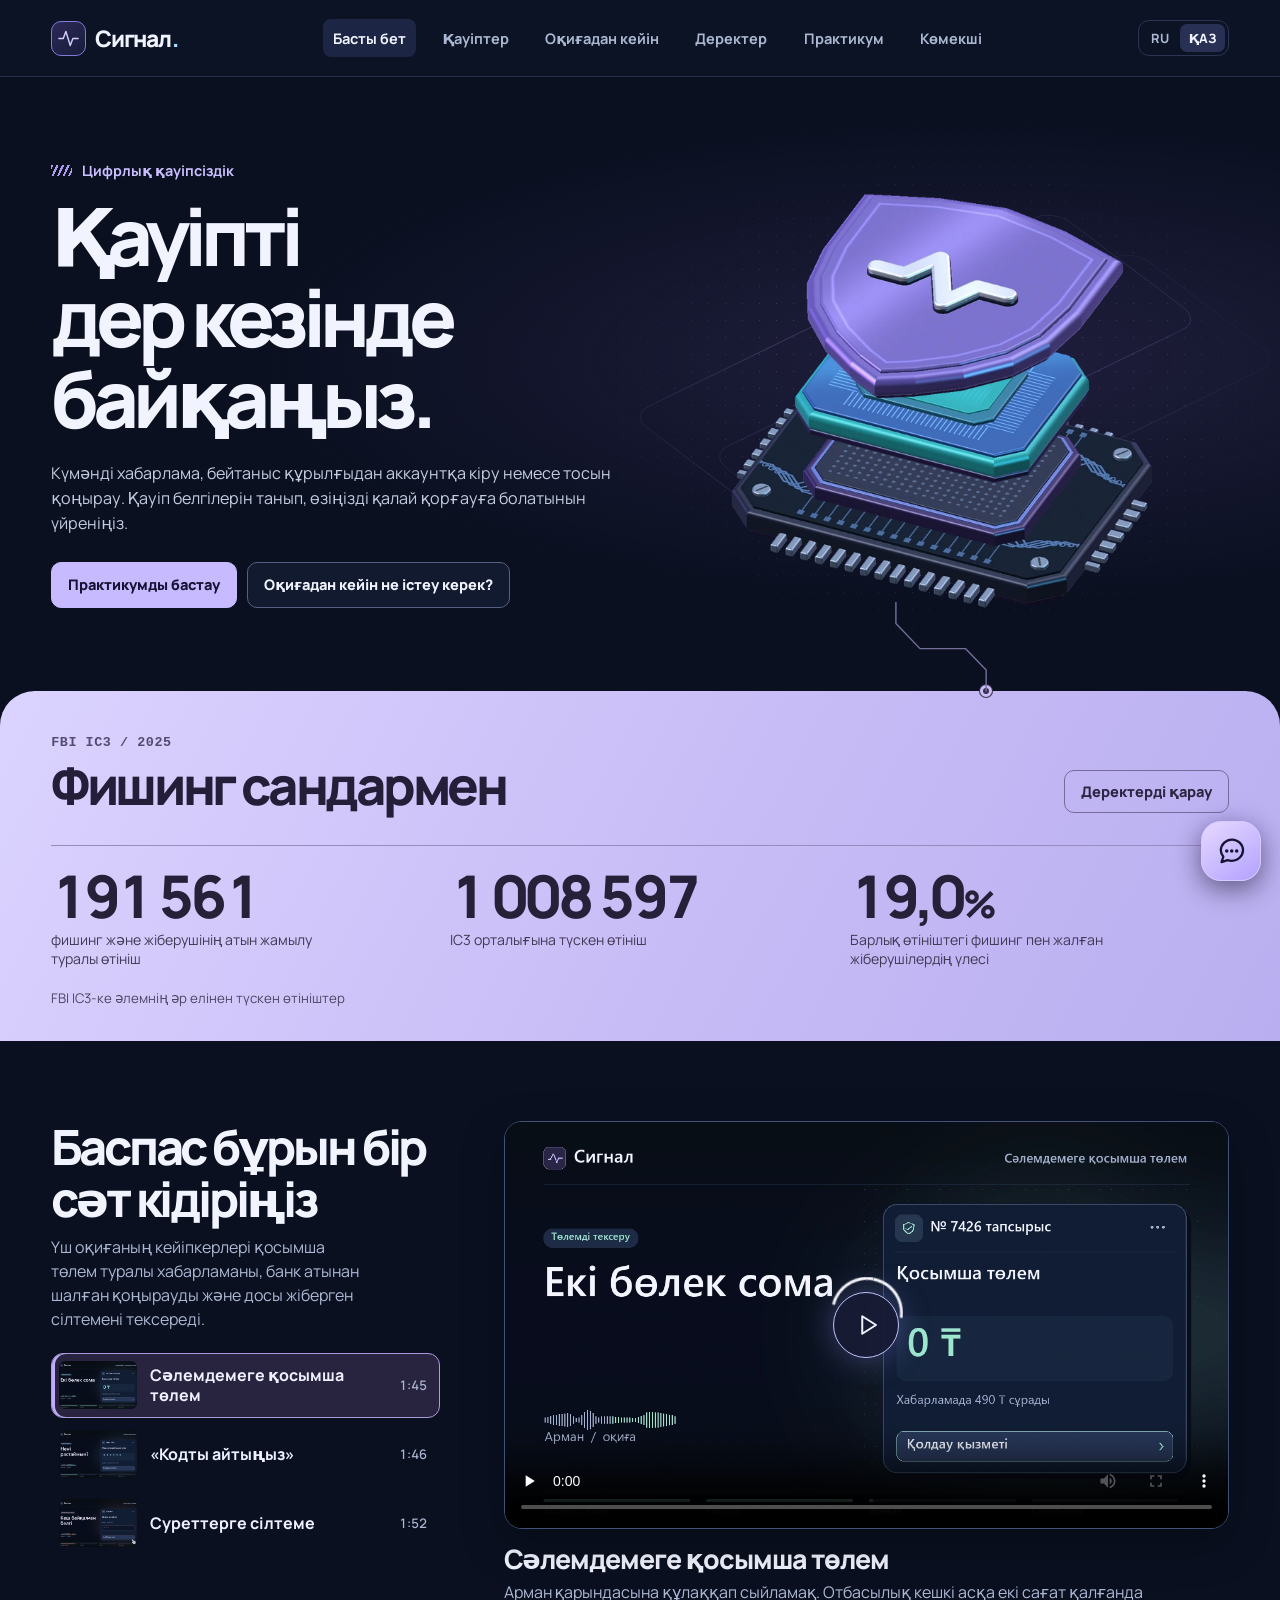
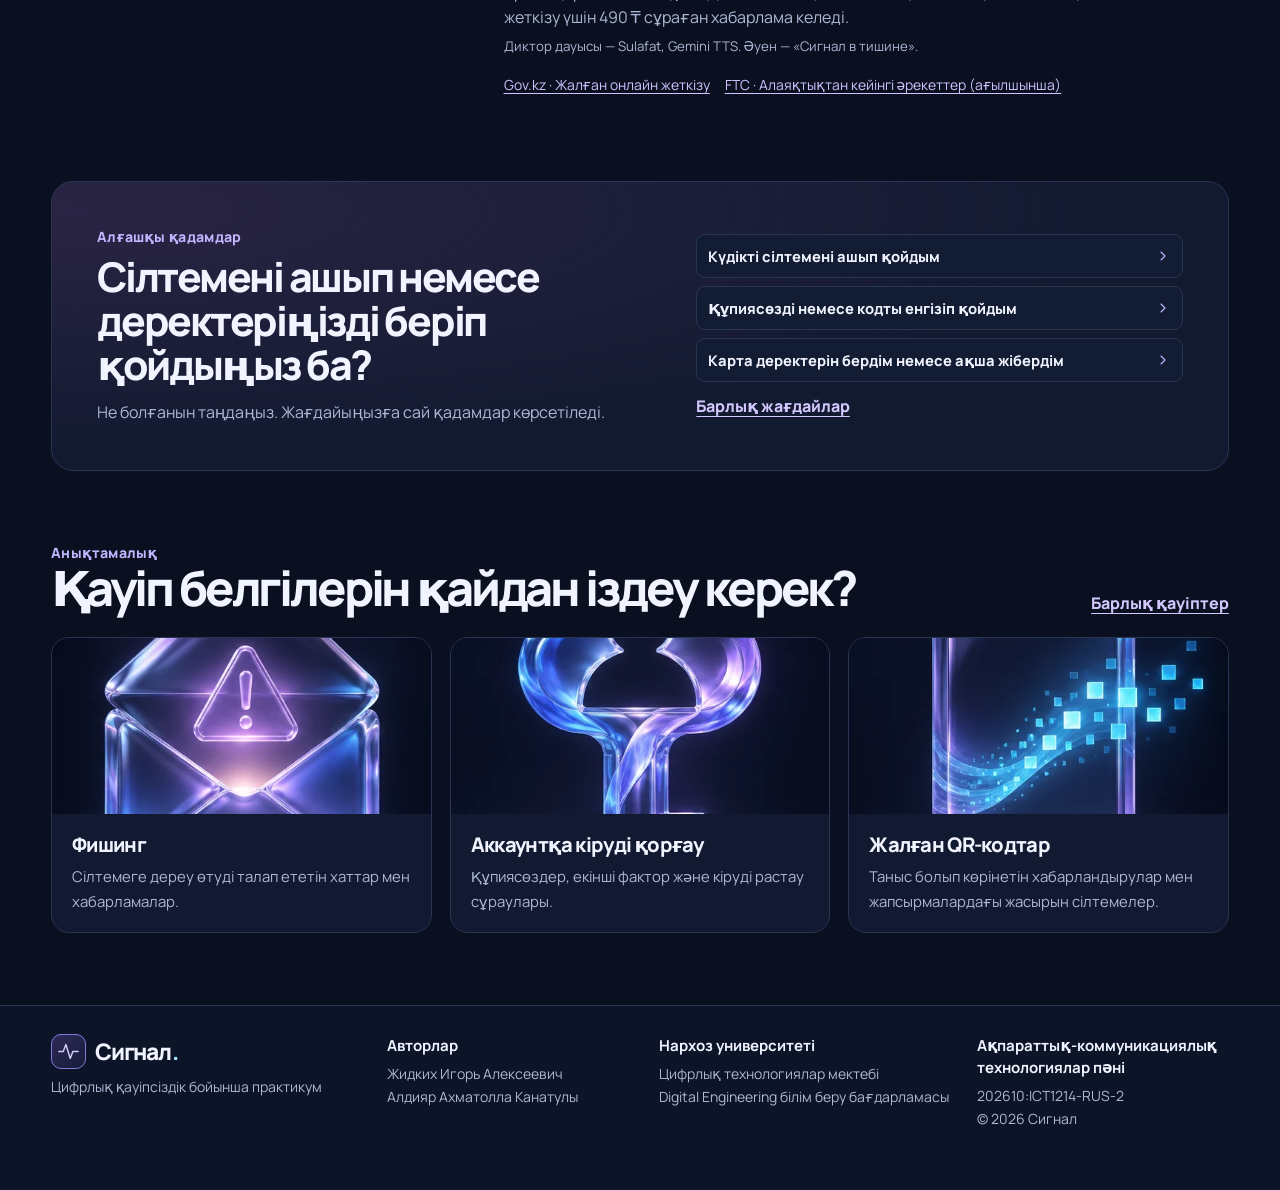
==== commit e34ae52f: "Связать сборку щита на главной с прокруткой и показателями IC3" ====
--- a/kk/index.html
+++ b/kk/index.html
@@ -1 +1 @@
-<!doctype html><html lang="kk"><head><meta charset="utf-8"><meta http-equiv="Content-Security-Policy" content="default-src 'self'; script-src 'self'; style-src 'self'; img-src 'self'; media-src 'self'; font-src 'self'; connect-src 'none'; frame-src 'none'; object-src 'none'; base-uri 'none'; form-action 'none'"><meta name="referrer" content="strict-origin-when-cross-origin"><meta name="viewport" content="width=device-width, initial-scale=1"><meta name="description" content="Күнделікті өмірдегі цифрлық қауіпсіздік"><link rel="alternate" hreflang="ru" href="../index.html"><link rel="alternate" hreflang="kk" href="index.html"><meta name="theme-color" content="#0a1020"><title>Басты бет · Сигнал</title><link rel="icon" sizes="16x16 32x32 48x48 64x64" href="../assets/signal-mark.ico"><link rel="icon" sizes="180x180" type="image/png" href="../assets/signal-mark.png"><link rel="apple-touch-icon" href="../assets/signal-mark.png"><link rel="stylesheet" href="../style.css"><link rel="stylesheet" href="../assets/navigation.css"><script defer src="../classifier.js"></script><script defer src="content.js"></script><script defer src="../language.js"></script><script defer src="app.js"></script><script defer src="../official-sites.js"></script><script defer src="../site-navigation.js"></script><script defer src="../chat.js"></script><script defer src="../hero.js"></script></head><body data-page="index"><a class="skip" href="#main">Негізгі мазмұнға өту</a><header class="top"><div class="wrap top-inner"><a class="brand" href="index.html" aria-label="Сигнал, басты бет"><span class="brand-mark"><svg aria-hidden="true" viewBox="0 0 24 24" fill="none" stroke="currentColor" stroke-width="1.6" stroke-linecap="round" stroke-linejoin="round"><path d="M1 12h5l3-8 5 16 3-8h6"/></svg></span>Сигнал<span class="brand-period">.</span></a><nav aria-label="Негізгі мәзір"><a href="index.html" aria-current="page">Басты бет</a><a href="guide.html">Қауіптер</a><a href="response.html">Оқиғадан кейін</a><a href="data.html">Деректер</a><a href="lab.html">Практикум</a><a href="assistant.html">Көмекші</a></nav><div class="locale-switch" role="group" aria-label="Тілді таңдау"><a class="locale-option" hreflang="ru" lang="ru" href="../index.html" aria-label="Русский">RU</a><a class="locale-option" hreflang="kk" lang="kk" href="index.html" aria-label="Қазақша" aria-current="true">ҚАЗ</a></div></div></header><main id="main"><section class="hero" aria-labelledby="hero-title"><div class="wrap hero-inner"><div class="hero-copy"><div class="kicker"><span class="signal-dot"></span>Цифрлық қауіпсіздік</div><h1 id="hero-title">Қауіпті<br>дер кезінде байқаңыз.</h1><p>Күмәнді хабарлама, бейтаныс құрылғыдан аккаунтқа кіру немесе тосын қоңырау. Қауіп белгілерін танып, өзіңізді қалай қорғауға болатынын үйреніңіз.</p><div class="actions"><a class="button primary" href="lab.html">Практикумды бастау</a><a class="button ghost" href="response.html">Оқиғадан кейін не істеу керек?</a></div></div><div class="hero-visual" id="hero-visual" aria-hidden="true"><div class="hero-shield"><img src="../assets/hero.webp" alt="" width="1152" height="768" fetchpriority="high"></div><canvas class="hero-effects"></canvas></div></div></section><div class="wrap"><section class="home-stats" aria-label="2025 жылы IC3 орталығына түскен өтініштер"><div><small>FBI IC3 / 2025</small><strong>191 561</strong><span>фишинг және жіберушінің атын жамылу туралы өтініш</span></div><div><small>Барлық санаттар</small><strong>1 008 597</strong><span>IC3 орталығына түскен өтініш</span></div><div><small>Барлық өтініштің ішіндегі үлесі</small><strong>19,0<span>%</span></strong><span>фишинг және жіберушінің атын жамылу</span></div><div class="stat-link"><a class="button ghost" href="data.html">Деректерді қарау</a></div></section><section class="film-section stories" id="film" aria-labelledby="film-title"><div class="story-sidebar"><h2 id="film-title">Баспас бұрын бір сәт кідіріңіз</h2><p class="story-deck">Үш оқиғаның кейіпкерлері қосымша төлем туралы хабарламаны, банк атынан шалған қоңырауды және досы жіберген сілтемені тексереді.</p><nav class="story-menu" aria-label="Бейнеоқиғаны таңдау"><a class="story-select" href="#film-delivery"><img src="../assets/film-poster-kk.webp?v=14" alt="" width="88" height="52" loading="lazy"><span>Сәлемдемеге қосымша төлем</span><small>1:45</small></a><a class="story-select" href="#film-code"><img src="../assets/code-poster-kk.webp?v=14" alt="" width="88" height="52" loading="lazy"><span>«Кодты айтыңыз»</span><small>1:46</small></a><a class="story-select" href="#film-link"><img src="../assets/link-poster-kk.webp?v=14" alt="" width="88" height="52" loading="lazy"><span>Суреттерге сілтеме</span><small>1:52</small></a></nav></div><div class="story-stage"><article class="story-episode" id="film-delivery" aria-labelledby="film-delivery-title"><figure class="film-player"><div class="video-frame"><video controls playsinline preload="none" poster="../assets/film-poster-kk.webp?v=14" aria-label="Сәлемдемеге қосымша төлем" data-captions="[[0,3.015,&quot;Үстел үстінде бос сыйлық қорабы жатыр.&quot;],[3.115,6.695,&quot;Арман қарындасына алған құлаққапты бүгін алып кетпек.&quot;],[6.775,9.279,&quot;Отбасылық кешкі асқа екі сағат қалды.&quot;],[9.325,11.175,&quot;Телефоны дір ете қалды.&quot;],[11.245,13.309,&quot;«Сәлемдеме кідірді.&quot;],[13.345,16.704,&quot;Кешкі алтыға дейін төрт жүз тоқсан теңге төлеңіз».&quot;],[16.765,20.6,&quot;Расында да тапсырыс күтіп отырған Арман сілтемені баспақ болады.&quot;],[20.605,22.477,&quot;Сұраған ақшасы көп емес.&quot;],[22.525,25.282,&quot;Бірақ бейтаныс нөмірден неге жазып отыр?&quot;],[25.435,28.925,&quot;Хабарламада тапсырыс нөмірі де, дүкеннің атауы да жоқ.&quot;],[29.035,30.95,&quot;Тек мерзімі көрсетілген.&quot;],[30.95,34.265,&quot;Арман қолын тартып алып, хабарламаны жабады.&quot;],[34.285,39.693,&quot;Телефонның негізгі экранынан тапсырыс берген қосымшасын өзі тауып ашады.&quot;],[39.805,41.768,&quot;Тізімде екі сәлемдеме бар екен.&quot;],[41.845,46.908,&quot;Арман бүгінгі тапсырысты таңдап, тауардың атауы мен алу пунктін тексереді.&quot;],[46.915,48.775,&quot;Іздеген құлаққабы осы.&quot;],[49.105,51.035,&quot;Тапсырыста «Төленді» деп тұр.&quot;],[51.265,53.193,&quot;Қосымша төлем нөл теңге.&quot;],[53.245,56.365,&quot;Ал хабарламада төрт жүз тоқсан теңге сұраған еді.&quot;],[56.515,58.523,&quot;Екі сома сәйкес келмейді.&quot;],[58.525,62.595,&quot;Арман тапсырыс бетінен қолдау қызметінің чатын ашады.&quot;],[62.665,64.536,&quot;Қосымша ақы керек пе деп сұрайды.&quot;],[64.536,69.881,&quot;Оператор тапсырыстың төленгенін, оны алып кетуге болатынын растайды.&quot;],[69.925,72.963,&quot;Арман күмәнді хабарламаны спам деп белгілейді.&quot;],[72.963,77.185,&quot;Кешке қарындасы қорапты ашып, жаңа құлаққабын киіп көреді.&quot;],[77.245,79.445,&quot;Арман әлгі сілтемеге кірген жоқ.&quot;],[79.645,83.235,&quot;Ал карта деректерін енгізіп қойған адам не істейді?&quot;],[83.245,90.525,&quot;Банктің ресми қосымшасы арқылы немесе картаның артындағы нөмірге қоңырау шалып, бірден хабарласқан жөн.&quot;],[90.685,93.298,&quot;Төлем мәліметтерін сақтап қойыңыз.&quot;],[93.325,99.355,&quot;Хабарлама тезірек төлеуді талап етсе, тапсырыс берген қосымшаны өзіңіз ашыңыз.&quot;],[99.415,103.735,&quot;Тауарды, жеткізу күйін және нақты соманы сол жерден тексеруге болады.&quot;]]"><source src="../assets/pause-before-click-kk.mp4?v=14" type="video/mp4"><a href="../assets/pause-before-click-kk.mp4?v=14">Бейнені ашу</a></video><button class="film-start" type="button" aria-label="Сәлемдемеге қосымша төлем бейнесін ойнату" hidden><svg aria-hidden="true" viewBox="0 0 24 24" fill="none" stroke="currentColor" stroke-width="1.6" stroke-linecap="round" stroke-linejoin="round"><path d="m9 5 11 7-11 7z"/></svg></button></div></figure><h3 id="film-delivery-title">Сәлемдемеге қосымша төлем</h3><p class="story-intro">Арман қарындасына құлаққап сыйламақ. Отбасылық кешкі асқа екі сағат қалғанда жеткізу үшін 490 ₸ сұраған хабарлама келеді.</p><p class="film-credit">Диктор дауысы — Sulafat, Gemini TTS. Әуен — «Сигнал в тишине».</p><p class="sources"><a href="https://www.gov.kz/situations/733/1743?lang=kk">Gov.kz · Жалған онлайн жеткізу</a><a href="https://consumer.ftc.gov/articles/what-do-if-you-were-scammed">FTC · Алаяқтықтан кейінгі әрекеттер (ағылшынша)</a></p></article><article class="story-episode" id="film-code" aria-labelledby="film-code-title"><figure class="film-player"><div class="video-frame"><video controls playsinline preload="none" poster="../assets/code-poster-kk.webp?v=14" aria-label="«Кодты айтыңыз»" data-captions="[[0,2.985,&quot;Алина сабақтан шығып, автобус күтіп тұр.&quot;],[3.085,5.703,&quot;Бейтаныс нөмір қоңырау шалды.&quot;],[5.725,10.8,&quot;Сөйлеген адамның дауысы сабырлы, ар жақтан пернетақтаның тықылы естіледі.&quot;],[10.8,13.676,&quot;Ол өзін банк қызметкерімін деп таныстырады.&quot;],[13.676,19.945,&quot;Ол Алинаның атын атап, біреу оның картасынан жиырма сегіз мың теңге аударып жатқанын айтады.&quot;],[20.005,21.718,&quot;Тұтқаны қоймауын сұрайды.&quot;],[21.745,22.97,&quot;«Қазір код келеді.&quot;],[22.975,25.929,&quot;Кодты айтсаңыз, аударымды тоқтатамын».&quot;],[25.945,28.52,&quot;Дәл сол сәтте хабарлама келеді.&quot;],[28.525,31.52,&quot;Қоңырау шалған адамның сөзі рас сияқты.&quot;],[31.585,34.119,&quot;Алина хабарламаны соңына дейін оқиды.&quot;],[34.225,37.249,&quot;Мәтінде жаңа құрылғыдан кіру туралы жазылған.&quot;],[37.255,39.685,&quot;Ақша аударымын тоқтату жайлы бір сөз жоқ.&quot;],[39.805,42.555,&quot;Алина басқа құрылғыдан кірген жоқ.&quot;],[42.775,46.735,&quot;Қоңырау шалған адам «Бірнеше секунд қана қалды» деп асықтырады.&quot;],[46.765,49.64,&quot;Алина кодты айтпастан қызыл түймені басады.&quot;],[49.645,51.48,&quot;Байланыс үзілді.&quot;],[51.565,56.325,&quot;Ол телефонның негізгі экранынан әдетте қолданатын банк қосымшасын ашады.&quot;],[56.395,60.315,&quot;Соңғы операциялардың ішінде айтылған сомаға жасалған аударым жоқ.&quot;],[60.445,63.983,&quot;Бірақ операциялар тізімін қарау жеткіліксіз.&quot;],[63.983,68.44,&quot;Алина қосымшаның ішіндегі қолдау чатын ашып, қоңыраудың уақытын жазады.&quot;],[68.455,70.332,&quot;Қандай код сұрағанын түсіндіреді.&quot;],[70.332,74.715,&quot;Қолдау қызметі аккаунт ашылған құрылғыларды тексеруді ұсынады.&quot;],[74.755,76.845,&quot;Тізімде өзінің телефоны ғана бар.&quot;],[77.005,79.475,&quot;Бір реттік кодты да ешкімге берген жоқ.&quot;],[79.645,85.078,&quot;Егер кодты айтып қойсаңыз, кідірмей банкке ресми арна арқылы хабарласыңыз.&quot;],[85.078,91.875,&quot;Код қандай әрекетке арналғанын түсіндіріп, аккаунтты қорғауды және операцияларды тексеруді сұраңыз.&quot;],[91.885,94.444,&quot;Алина автобусына үлгереді.&quot;],[94.465,99.427,&quot;Есінде қалғаны әлгі адамның дауысы емес, кодтың үстіндегі жазу.&quot;],[99.625,102.425,&quot;Кодтың қандай әрекетті растайтынын оқыңыз.&quot;],[102.445,104.88,&quot;Оны қоңырау шалған адамға айтпаңыз.&quot;]]"><source src="../assets/never-share-code-kk.mp4?v=14" type="video/mp4"><a href="../assets/never-share-code-kk.mp4?v=14">Бейнені ашу</a></video><button class="film-start" type="button" aria-label="«Кодты айтыңыз» бейнесін ойнату" hidden><svg aria-hidden="true" viewBox="0 0 24 24" fill="none" stroke="currentColor" stroke-width="1.6" stroke-linecap="round" stroke-linejoin="round"><path d="m9 5 11 7-11 7z"/></svg></button></div></figure><h3 id="film-code-title">«Кодты айтыңыз»</h3><p class="story-intro">Алинаға банк атынан қоңырау шалып, 28 000 ₸ аударылып жатқанын айтады. Ол кодтың үстіндегі мәтінді оқып үлгереді.</p><p class="film-credit">Диктор дауысы — Sulafat, Gemini TTS. Әуен — «Сигнал в тишине».</p><p class="sources"><a href="https://nationalbank.kz/kz/news/informacionnye-soobshcheniya/20489">Қазақстан Ұлттық Банкі · Телефон алаяқтығы</a><a href="https://www.gov.kz/situations/733/1743?lang=kk">Gov.kz · Өзіңізді алаяқтардан қалай қорғауға болады</a></p></article><article class="story-episode" id="film-link" aria-labelledby="film-link-title"><figure class="film-player"><div class="video-frame"><video controls playsinline preload="none" poster="../assets/link-poster-kk.webp?v=14" aria-label="Суреттерге сілтеме" data-captions="[[0,4.155,&quot;Жексенбідегі жүгіруден кейін Марат ортақ суреттерді күтіп жүр.&quot;],[4.285,7.385,&quot;Чатқа танысының атынан хабарлама түседі.&quot;],[7.405,9.1,&quot;«Мынау біздің альбом.&quot;],[9.115,11.42,&quot;Үшінші суретте сен барсың».&quot;],[11.545,13.851,&quot;Аты да, суреті де таныс.&quot;],[13.945,15.525,&quot;Марат шақыруды ашады.&quot;],[15.595,20.355,&quot;Бірақ фотолардың орнына электрондық пошта арқылы кіруді сұрайтын бет шығады.&quot;],[20.365,24.845,&quot;Марат құпиясөзін енгізіп, «Альбомды ашу» түймесін басады.&quot;],[24.925,28.646,&quot;Жолдағы нүктелер құпиясөзді экранда ғана жасырады.&quot;],[28.675,30.932,&quot;Енгізілген дерек сайтқа жетіп үлгерді.&quot;],[30.932,32.205,&quot;Экран бос.&quot;],[32.335,33.915,&quot;Бірде-бір сурет жоқ.&quot;],[34.135,39.596,&quot;Енді ғана Марат беттің мекенжайы өзі білетін сервистікінен өзгеше екенін байқайды.&quot;],[39.596,42.048,&quot;Құпиясөзді қайта енгізбейді.&quot;],[42.055,46.251,&quot;Марат бетті жауып, телефонынан пошта қосымшасын өзі ашады.&quot;],[46.345,50.547,&quot;Поштасына әлі де кіре алатынын көріп, қауіпсіздік бөліміне өтеді.&quot;],[50.665,55.137,&quot;Алдымен пошта құпиясөзін бұрын қолданбаған жаңа құпиясөзге ауыстырады.&quot;],[55.137,57.053,&quot;Ескісін басқа жерде пайдаланбаған екен.&quot;],[57.085,61.172,&quot;Сондықтан өзге аккаунттардың құпиясөзін ауыстырудың қажеті болмады.&quot;],[61.172,64.241,&quot;Содан соң белсенді сеанстарды қарайды.&quot;],[64.255,66.415,&quot;Тізімде бейтаныс браузер бар.&quot;],[66.625,71.158,&quot;Марат басқа сеанстарды аяқтап, қалпына келтіру мекенжайын тексереді.&quot;],[71.158,73.395,&quot;Екі сатылы растауды қосады.&quot;],[73.465,78.54,&quot;Содан кейін ғана досына бұрыннан сақталған нөмір арқылы қоңырау шалады.&quot;],[78.595,81.4,&quot;Досы таң қалып, «Мен ештеңе жіберген жоқпын» дейді.&quot;],[81.4,85.305,&quot;Екеуі чаттағыларға ескерту жазады.&quot;],[85.375,89.422,&quot;Кешке досы шын фотоларды чаттың өзіне жібереді.&quot;],[89.455,93.758,&quot;Марат мәре сызығынан өтіп бара жатқан өзін көріп, күлімсірейді.&quot;],[93.758,96.795,&quot;Бөтен сайтқа кірудің еш қажеті болмады.&quot;],[96.835,104.282,&quot;Суретке арналған сілтеме пошта құпиясөзін сұраса, алдымен жіберген адамға басқа жолмен хабарласыңыз.&quot;],[104.282,110.66,&quot;Ал құпиясөзді енгізіп қойсаңыз, аккаунтты қалпына келтіруді ресми пошта қызметінен бастаңыз.&quot;]]"><source src="../assets/photo-link-kk.mp4?v=14" type="video/mp4"><a href="../assets/photo-link-kk.mp4?v=14">Бейнені ашу</a></video><button class="film-start" type="button" aria-label="Суреттерге сілтеме бейнесін ойнату" hidden><svg aria-hidden="true" viewBox="0 0 24 24" fill="none" stroke="currentColor" stroke-width="1.6" stroke-linecap="round" stroke-linejoin="round"><path d="m9 5 11 7-11 7z"/></svg></button></div></figure><h3 id="film-link-title">Суреттерге сілтеме</h3><p class="story-intro">Жарыстан кейін Маратқа досының атынан «ортақ альбом» келеді. Суреттер жоқ, бірақ Марат пошта құпиясөзін енгізіп үлгерді.</p><p class="film-credit">Диктор дауысы — Sulafat, Gemini TTS. Әуен — «Сигнал в тишине».</p><p class="sources"><a href="https://consumer.ftc.gov/articles/how-recognize-avoid-phishing-scams">FTC · Фишингті қалай тануға болады (ағылшынша)</a><a href="https://consumer.ftc.gov/articles/how-recover-your-hacked-email-or-social-media-account">FTC · Поштаға кіруді қалпына келтіру (ағылшынша)</a></p></article></div></section><section class="home-response"><div><div class="kicker">Алғашқы қадамдар</div><h2>Сілтемені ашып немесе деректеріңізді беріп қойдыңыз ба?</h2><p>Не болғанын таңдаңыз. Жағдайыңызға сай қадамдар көрсетіледі.</p></div><div class="home-response-links"><a class="response-link" href="response.html#link">Күдікті сілтемені ашып қойдым<svg aria-hidden="true" viewBox="0 0 24 24" fill="none" stroke="currentColor" stroke-width="1.6" stroke-linecap="round" stroke-linejoin="round"><path d="m6 9 6 6 6-6"/></svg></a><a class="response-link" href="response.html#account">Құпиясөзді немесе кодты енгізіп қойдым<svg aria-hidden="true" viewBox="0 0 24 24" fill="none" stroke="currentColor" stroke-width="1.6" stroke-linecap="round" stroke-linejoin="round"><path d="m6 9 6 6 6-6"/></svg></a><a class="response-link" href="response.html#payment">Карта деректерін бердім немесе ақша жібердім<svg aria-hidden="true" viewBox="0 0 24 24" fill="none" stroke="currentColor" stroke-width="1.6" stroke-linecap="round" stroke-linejoin="round"><path d="m6 9 6 6 6-6"/></svg></a><a class="text-link" href="response.html">Барлық жағдайлар</a></div></section><section class="home-guide"><div class="section-title"><div><div class="kicker">Анықтамалық</div><h2>Қауіп белгілерін қайдан іздеу керек?</h2></div><a class="text-link" href="guide.html">Барлық қауіптер</a></div><div class="feature-grid"><a class="feature" href="guide.html#phishing"><img src="../assets/mail.webp" alt="" loading="lazy" width="510" height="700"><div><h3>Фишинг</h3><p>Сілтемеге дереу өтуді талап ететін хаттар мен хабарламалар.</p></div></a><a class="feature" href="guide.html#mfa"><img src="../assets/key.webp" alt="" loading="lazy" width="510" height="700"><div><h3>Аккаунтқа кіруді қорғау</h3><p>Құпиясөздер, екінші фактор және кіруді растау сұраулары.</p></div></a><a class="feature" href="guide.html#qr"><img src="../assets/device.webp" alt="" loading="lazy" width="510" height="700"><div><h3>Жалған QR-кодтар</h3><p>Таныс болып көрінетін хабарландырулар мен жапсырмалардағы жасырын сілтемелер.</p></div></a></div></section></div></main><footer class="footer"><div class="wrap footer-grid"><div><a class="brand" href="index.html" aria-label="Сигнал, басты бет"><span class="brand-mark"><svg aria-hidden="true" viewBox="0 0 24 24" fill="none" stroke="currentColor" stroke-width="1.6" stroke-linecap="round" stroke-linejoin="round"><path d="M1 12h5l3-8 5 16 3-8h6"/></svg></span>Сигнал<span class="brand-period">.</span></a><p>Цифрлық қауіпсіздік бойынша практикум</p></div><div><strong>Авторлар</strong><p>Жидких Игорь Алексеевич<br>Алдияр Ахматолла Канатулы</p></div><div><strong>Нархоз университеті</strong><p>Цифрлық технологиялар мектебі<br>Digital Engineering білім беру бағдарламасы</p></div><div><strong>Ақпараттық-коммуникациялық технологиялар пәні</strong><p>202610:ICT1214-RUS-2<br>© 2026 Сигнал</p></div></div></footer><button class="chat-launcher" type="button" data-chat-open hidden aria-label="Көмекшіні ашу" title="Көмекшіні ашу" aria-haspopup="dialog" aria-controls="chat-dialog" aria-expanded="false"><svg aria-hidden="true" viewBox="0 0 24 24" fill="none" stroke="currentColor" stroke-width="1.6" stroke-linecap="round" stroke-linejoin="round"><path d="M20.5 11.4a7.8 7.8 0 0 1-8 7.5 9 9 0 0 1-2.9-.5l-4.3 1.4 1.3-3.8a7.2 7.2 0 0 1-1.8-4.6 7.9 7.9 0 0 1 8-7.5 7.8 7.8 0 0 1 7.7 7.5Z"/><path d="M9 12h.01m3.5 0h.01m3.5 0h.01" stroke-width="2.5"/></svg></button><dialog class="chat-dialog" id="chat-dialog" aria-labelledby="chat-title"><div class="chat"><header class="chat-header"><div class="brand-mark"><svg aria-hidden="true" viewBox="0 0 24 24" fill="none" stroke="currentColor" stroke-width="1.6" stroke-linecap="round" stroke-linejoin="round"><path d="M1 12h5l3-8 5 16 3-8h6"/></svg></div><div><strong id="chat-title">Сигнал көмекшісі</strong><span id="mode">Анықтамалық режимі</span></div><button class="chip" id="reset-chat" type="button">Тазалау</button><button class="icon-button chat-resize" type="button" aria-label="Чат терезесін кеңейту" title="Чат терезесін кеңейту"><svg aria-hidden="true" viewBox="0 0 24 24" fill="none" stroke="currentColor" stroke-width="1.6" stroke-linecap="round" stroke-linejoin="round"><path d="M14 4h6v6m0-6-7 7M10 20H4v-6m0 6 7-7"/></svg><svg aria-hidden="true" viewBox="0 0 24 24" fill="none" stroke="currentColor" stroke-width="1.6" stroke-linecap="round" stroke-linejoin="round"><path d="M20 4l-7 7m0-6v6h6M4 20l7-7m0 6v-6H5"/></svg></button><button class="icon-button chat-close" type="button" data-chat-close aria-label="Чатты жабу"><svg aria-hidden="true" viewBox="0 0 24 24" fill="none" stroke="currentColor" stroke-width="1.6" stroke-linecap="round" stroke-linejoin="round"><path d="m6 6 12 12M6 18 18 6"/></svg></button></header><div class="messages" id="messages" role="log" aria-label="Әңгіме" aria-live="polite" tabindex="0"></div><div class="quick" aria-label="Сұрақ үлгілері"><button class="chip" type="button">Фишингті қалай тануға болады?</button><button class="chip" type="button">2FA деген не?</button><button class="chip" type="button">Шотымнан рұқсатымсыз ақша алынса, не істеймін?</button></div><form id="chat-form"><label class="visually-hidden" for="question">Сұрағыңыз</label><input id="question" placeholder="Сұрағыңызды жазыңыз…" autocomplete="off" maxlength="1200" required><button class="send primary" aria-label="Сұрақты жіберу" type="submit"><svg aria-hidden="true" viewBox="0 0 24 24" fill="none" stroke="currentColor" stroke-width="1.6" stroke-linecap="round" stroke-linejoin="round"><path d="M12 19V5M6 11l6-6 6 6"/></svg></button></form><p class="chat-note">Құпиясөздерді, растау кодтарын және дербес деректерді енгізбеңіз. <a class="about-chat" href="assistant.html">Көмекші туралы</a></p></div></dialog></body></html>+<!doctype html><html lang="kk"><head><meta charset="utf-8"><meta http-equiv="Content-Security-Policy" content="default-src 'self'; script-src 'self'; style-src 'self'; img-src 'self'; media-src 'self'; font-src 'self'; connect-src 'none'; frame-src 'none'; object-src 'none'; base-uri 'none'; form-action 'none'"><meta name="referrer" content="strict-origin-when-cross-origin"><meta name="viewport" content="width=device-width, initial-scale=1"><meta name="description" content="Күнделікті өмірдегі цифрлық қауіпсіздік"><link rel="alternate" hreflang="ru" href="../index.html"><link rel="alternate" hreflang="kk" href="index.html"><meta name="theme-color" content="#0a1020"><title>Басты бет · Сигнал</title><link rel="icon" sizes="16x16 32x32 48x48 64x64" href="../assets/signal-mark.ico"><link rel="icon" sizes="180x180" type="image/png" href="../assets/signal-mark.png"><link rel="apple-touch-icon" href="../assets/signal-mark.png"><link rel="stylesheet" href="../style.css"><link rel="stylesheet" href="../assets/navigation.css"><link rel="stylesheet" href="../assets/home.css"><script defer src="../classifier.js"></script><script defer src="content.js"></script><script defer src="../language.js"></script><script defer src="app.js"></script><script defer src="../official-sites.js"></script><script defer src="../site-navigation.js"></script><script defer src="../chat.js"></script><script defer src="../hero.js"></script></head><body data-page="index"><a class="skip" href="#main">Негізгі мазмұнға өту</a><header class="top"><div class="wrap top-inner"><a class="brand" href="index.html" aria-label="Сигнал, басты бет"><span class="brand-mark"><svg aria-hidden="true" viewBox="0 0 24 24" fill="none" stroke="currentColor" stroke-width="1.6" stroke-linecap="round" stroke-linejoin="round"><path d="M1 12h5l3-8 5 16 3-8h6"/></svg></span>Сигнал<span class="brand-period">.</span></a><nav aria-label="Негізгі мәзір"><a href="index.html" aria-current="page">Басты бет</a><a href="guide.html">Қауіптер</a><a href="response.html">Оқиғадан кейін</a><a href="data.html">Деректер</a><a href="lab.html">Практикум</a><a href="assistant.html">Көмекші</a></nav><div class="locale-switch" role="group" aria-label="Тілді таңдау"><a class="locale-option" hreflang="ru" lang="ru" href="../index.html" aria-label="Русский">RU</a><a class="locale-option" hreflang="kk" lang="kk" href="index.html" aria-label="Қазақша" aria-current="true">ҚАЗ</a></div></div></header><main id="main"><div class="home-sequence"><section class="home-opening" aria-labelledby="hero-title"><div class="wrap opening-layout"><div class="opening-copy"><div class="chapter-label"><span aria-hidden="true"></span>Цифрлық қауіпсіздік</div><h1 id="hero-title"><span class="word-mask"><span>Қауіпті</span></span> <span class="word-mask"><span>дер кезінде байқаңыз.</span></span></h1><p>Күмәнді хабарлама, бейтаныс құрылғыдан аккаунтқа кіру немесе тосын қоңырау. Қауіп белгілерін танып, өзіңізді қалай қорғауға болатынын үйреніңіз.</p><div class="actions"><a class="button primary" href="lab.html">Практикумды бастау</a><a class="button ghost" href="response.html">Оқиғадан кейін не істеу керек?</a></div></div><div id="hero-visual" class="receiver" aria-hidden="true"><div class="receiver-field"></div><div class="receiver-stack"><img class="receiver-base" src="../assets/receiver-base.webp" alt="" width="940" height="680" decoding="async"><img class="receiver-core" src="../assets/receiver-core.webp" alt="" width="940" height="680" decoding="async"><img class="receiver-shield" src="../assets/receiver-shield.webp" alt="" width="940" height="680" decoding="async" fetchpriority="high"></div></div></div></section><section class="signal-readout" aria-labelledby="readout-title"><div class="readout-wire" aria-hidden="true"><svg viewBox="0 0 106 96" preserveAspectRatio="none" fill="none"><path pathLength="1" d="M2 0v23l27 27h51l23 23v23"/><path class="beam" pathLength="1" d="M2 0v23l27 27h51l23 23v23"/></svg></div><div class="wrap readout-body"><div class="readout-head"><div><p class="readout-source">FBI IC3 / 2025</p><h2 id="readout-title">Фишинг сандармен</h2></div><a class="button ghost" href="data.html">Деректерді қарау</a></div><dl class="readout-numbers"><div><dt>фишинг және жіберушінің атын жамылу туралы өтініш</dt><dd>191 561</dd></div><div><dt>IC3 орталығына түскен өтініш</dt><dd>1 008 597</dd></div><div><dt>Барлық өтініштегі фишинг пен жалған жіберушілердің үлесі</dt><dd>19,0<span>%</span></dd></div></dl><p class="readout-note">FBI IC3-ке әлемнің әр елінен түскен өтініштер</p></div></section></div><div class="wrap home-sections"><section class="film-section stories" id="film" aria-labelledby="film-title"><div class="story-sidebar"><h2 id="film-title">Баспас бұрын бір сәт кідіріңіз</h2><p class="story-deck">Үш оқиғаның кейіпкерлері қосымша төлем туралы хабарламаны, банк атынан шалған қоңырауды және досы жіберген сілтемені тексереді.</p><nav class="story-menu" aria-label="Бейнеоқиғаны таңдау"><a class="story-select" href="#film-delivery"><img src="../assets/film-poster-kk.webp?v=14" alt="" width="88" height="52" loading="lazy"><span>Сәлемдемеге қосымша төлем</span><small>1:45</small></a><a class="story-select" href="#film-code"><img src="../assets/code-poster-kk.webp?v=14" alt="" width="88" height="52" loading="lazy"><span>«Кодты айтыңыз»</span><small>1:46</small></a><a class="story-select" href="#film-link"><img src="../assets/link-poster-kk.webp?v=14" alt="" width="88" height="52" loading="lazy"><span>Суреттерге сілтеме</span><small>1:52</small></a></nav></div><div class="story-stage"><article class="story-episode" id="film-delivery" aria-labelledby="film-delivery-title"><figure class="film-player"><div class="video-frame"><video controls playsinline preload="none" poster="../assets/film-poster-kk.webp?v=14" aria-label="Сәлемдемеге қосымша төлем" data-captions="[[0,3.015,&quot;Үстел үстінде бос сыйлық қорабы жатыр.&quot;],[3.115,6.695,&quot;Арман қарындасына алған құлаққапты бүгін алып кетпек.&quot;],[6.775,9.279,&quot;Отбасылық кешкі асқа екі сағат қалды.&quot;],[9.325,11.175,&quot;Телефоны дір ете қалды.&quot;],[11.245,13.309,&quot;«Сәлемдеме кідірді.&quot;],[13.345,16.704,&quot;Кешкі алтыға дейін төрт жүз тоқсан теңге төлеңіз».&quot;],[16.765,20.6,&quot;Расында да тапсырыс күтіп отырған Арман сілтемені баспақ болады.&quot;],[20.605,22.477,&quot;Сұраған ақшасы көп емес.&quot;],[22.525,25.282,&quot;Бірақ бейтаныс нөмірден неге жазып отыр?&quot;],[25.435,28.925,&quot;Хабарламада тапсырыс нөмірі де, дүкеннің атауы да жоқ.&quot;],[29.035,30.95,&quot;Тек мерзімі көрсетілген.&quot;],[30.95,34.265,&quot;Арман қолын тартып алып, хабарламаны жабады.&quot;],[34.285,39.693,&quot;Телефонның негізгі экранынан тапсырыс берген қосымшасын өзі тауып ашады.&quot;],[39.805,41.768,&quot;Тізімде екі сәлемдеме бар екен.&quot;],[41.845,46.908,&quot;Арман бүгінгі тапсырысты таңдап, тауардың атауы мен алу пунктін тексереді.&quot;],[46.915,48.775,&quot;Іздеген құлаққабы осы.&quot;],[49.105,51.035,&quot;Тапсырыста «Төленді» деп тұр.&quot;],[51.265,53.193,&quot;Қосымша төлем нөл теңге.&quot;],[53.245,56.365,&quot;Ал хабарламада төрт жүз тоқсан теңге сұраған еді.&quot;],[56.515,58.523,&quot;Екі сома сәйкес келмейді.&quot;],[58.525,62.595,&quot;Арман тапсырыс бетінен қолдау қызметінің чатын ашады.&quot;],[62.665,64.536,&quot;Қосымша ақы керек пе деп сұрайды.&quot;],[64.536,69.881,&quot;Оператор тапсырыстың төленгенін, оны алып кетуге болатынын растайды.&quot;],[69.925,72.963,&quot;Арман күмәнді хабарламаны спам деп белгілейді.&quot;],[72.963,77.185,&quot;Кешке қарындасы қорапты ашып, жаңа құлаққабын киіп көреді.&quot;],[77.245,79.445,&quot;Арман әлгі сілтемеге кірген жоқ.&quot;],[79.645,83.235,&quot;Ал карта деректерін енгізіп қойған адам не істейді?&quot;],[83.245,90.525,&quot;Банктің ресми қосымшасы арқылы немесе картаның артындағы нөмірге қоңырау шалып, бірден хабарласқан жөн.&quot;],[90.685,93.298,&quot;Төлем мәліметтерін сақтап қойыңыз.&quot;],[93.325,99.355,&quot;Хабарлама тезірек төлеуді талап етсе, тапсырыс берген қосымшаны өзіңіз ашыңыз.&quot;],[99.415,103.735,&quot;Тауарды, жеткізу күйін және нақты соманы сол жерден тексеруге болады.&quot;]]"><source src="../assets/pause-before-click-kk.mp4?v=14" type="video/mp4"><a href="../assets/pause-before-click-kk.mp4?v=14">Бейнені ашу</a></video><button class="film-start" type="button" aria-label="Сәлемдемеге қосымша төлем бейнесін ойнату" hidden><svg aria-hidden="true" viewBox="0 0 24 24" fill="none" stroke="currentColor" stroke-width="1.6" stroke-linecap="round" stroke-linejoin="round"><path d="m9 5 11 7-11 7z"/></svg></button></div></figure><h3 id="film-delivery-title">Сәлемдемеге қосымша төлем</h3><p class="story-intro">Арман қарындасына құлаққап сыйламақ. Отбасылық кешкі асқа екі сағат қалғанда жеткізу үшін 490 ₸ сұраған хабарлама келеді.</p><p class="film-credit">Диктор дауысы — Sulafat, Gemini TTS. Әуен — «Сигнал в тишине».</p><p class="sources"><a href="https://www.gov.kz/situations/733/1743?lang=kk">Gov.kz · Жалған онлайн жеткізу</a><a href="https://consumer.ftc.gov/articles/what-do-if-you-were-scammed">FTC · Алаяқтықтан кейінгі әрекеттер (ағылшынша)</a></p></article><article class="story-episode" id="film-code" aria-labelledby="film-code-title"><figure class="film-player"><div class="video-frame"><video controls playsinline preload="none" poster="../assets/code-poster-kk.webp?v=14" aria-label="«Кодты айтыңыз»" data-captions="[[0,2.985,&quot;Алина сабақтан шығып, автобус күтіп тұр.&quot;],[3.085,5.703,&quot;Бейтаныс нөмір қоңырау шалды.&quot;],[5.725,10.8,&quot;Сөйлеген адамның дауысы сабырлы, ар жақтан пернетақтаның тықылы естіледі.&quot;],[10.8,13.676,&quot;Ол өзін банк қызметкерімін деп таныстырады.&quot;],[13.676,19.945,&quot;Ол Алинаның атын атап, біреу оның картасынан жиырма сегіз мың теңге аударып жатқанын айтады.&quot;],[20.005,21.718,&quot;Тұтқаны қоймауын сұрайды.&quot;],[21.745,22.97,&quot;«Қазір код келеді.&quot;],[22.975,25.929,&quot;Кодты айтсаңыз, аударымды тоқтатамын».&quot;],[25.945,28.52,&quot;Дәл сол сәтте хабарлама келеді.&quot;],[28.525,31.52,&quot;Қоңырау шалған адамның сөзі рас сияқты.&quot;],[31.585,34.119,&quot;Алина хабарламаны соңына дейін оқиды.&quot;],[34.225,37.249,&quot;Мәтінде жаңа құрылғыдан кіру туралы жазылған.&quot;],[37.255,39.685,&quot;Ақша аударымын тоқтату жайлы бір сөз жоқ.&quot;],[39.805,42.555,&quot;Алина басқа құрылғыдан кірген жоқ.&quot;],[42.775,46.735,&quot;Қоңырау шалған адам «Бірнеше секунд қана қалды» деп асықтырады.&quot;],[46.765,49.64,&quot;Алина кодты айтпастан қызыл түймені басады.&quot;],[49.645,51.48,&quot;Байланыс үзілді.&quot;],[51.565,56.325,&quot;Ол телефонның негізгі экранынан әдетте қолданатын банк қосымшасын ашады.&quot;],[56.395,60.315,&quot;Соңғы операциялардың ішінде айтылған сомаға жасалған аударым жоқ.&quot;],[60.445,63.983,&quot;Бірақ операциялар тізімін қарау жеткіліксіз.&quot;],[63.983,68.44,&quot;Алина қосымшаның ішіндегі қолдау чатын ашып, қоңыраудың уақытын жазады.&quot;],[68.455,70.332,&quot;Қандай код сұрағанын түсіндіреді.&quot;],[70.332,74.715,&quot;Қолдау қызметі аккаунт ашылған құрылғыларды тексеруді ұсынады.&quot;],[74.755,76.845,&quot;Тізімде өзінің телефоны ғана бар.&quot;],[77.005,79.475,&quot;Бір реттік кодты да ешкімге берген жоқ.&quot;],[79.645,85.078,&quot;Егер кодты айтып қойсаңыз, кідірмей банкке ресми арна арқылы хабарласыңыз.&quot;],[85.078,91.875,&quot;Код қандай әрекетке арналғанын түсіндіріп, аккаунтты қорғауды және операцияларды тексеруді сұраңыз.&quot;],[91.885,94.444,&quot;Алина автобусына үлгереді.&quot;],[94.465,99.427,&quot;Есінде қалғаны әлгі адамның дауысы емес, кодтың үстіндегі жазу.&quot;],[99.625,102.425,&quot;Кодтың қандай әрекетті растайтынын оқыңыз.&quot;],[102.445,104.88,&quot;Оны қоңырау шалған адамға айтпаңыз.&quot;]]"><source src="../assets/never-share-code-kk.mp4?v=14" type="video/mp4"><a href="../assets/never-share-code-kk.mp4?v=14">Бейнені ашу</a></video><button class="film-start" type="button" aria-label="«Кодты айтыңыз» бейнесін ойнату" hidden><svg aria-hidden="true" viewBox="0 0 24 24" fill="none" stroke="currentColor" stroke-width="1.6" stroke-linecap="round" stroke-linejoin="round"><path d="m9 5 11 7-11 7z"/></svg></button></div></figure><h3 id="film-code-title">«Кодты айтыңыз»</h3><p class="story-intro">Алинаға банк атынан қоңырау шалып, 28 000 ₸ аударылып жатқанын айтады. Ол кодтың үстіндегі мәтінді оқып үлгереді.</p><p class="film-credit">Диктор дауысы — Sulafat, Gemini TTS. Әуен — «Сигнал в тишине».</p><p class="sources"><a href="https://nationalbank.kz/kz/news/informacionnye-soobshcheniya/20489">Қазақстан Ұлттық Банкі · Телефон алаяқтығы</a><a href="https://www.gov.kz/situations/733/1743?lang=kk">Gov.kz · Өзіңізді алаяқтардан қалай қорғауға болады</a></p></article><article class="story-episode" id="film-link" aria-labelledby="film-link-title"><figure class="film-player"><div class="video-frame"><video controls playsinline preload="none" poster="../assets/link-poster-kk.webp?v=14" aria-label="Суреттерге сілтеме" data-captions="[[0,4.155,&quot;Жексенбідегі жүгіруден кейін Марат ортақ суреттерді күтіп жүр.&quot;],[4.285,7.385,&quot;Чатқа танысының атынан хабарлама түседі.&quot;],[7.405,9.1,&quot;«Мынау біздің альбом.&quot;],[9.115,11.42,&quot;Үшінші суретте сен барсың».&quot;],[11.545,13.851,&quot;Аты да, суреті де таныс.&quot;],[13.945,15.525,&quot;Марат шақыруды ашады.&quot;],[15.595,20.355,&quot;Бірақ фотолардың орнына электрондық пошта арқылы кіруді сұрайтын бет шығады.&quot;],[20.365,24.845,&quot;Марат құпиясөзін енгізіп, «Альбомды ашу» түймесін басады.&quot;],[24.925,28.646,&quot;Жолдағы нүктелер құпиясөзді экранда ғана жасырады.&quot;],[28.675,30.932,&quot;Енгізілген дерек сайтқа жетіп үлгерді.&quot;],[30.932,32.205,&quot;Экран бос.&quot;],[32.335,33.915,&quot;Бірде-бір сурет жоқ.&quot;],[34.135,39.596,&quot;Енді ғана Марат беттің мекенжайы өзі білетін сервистікінен өзгеше екенін байқайды.&quot;],[39.596,42.048,&quot;Құпиясөзді қайта енгізбейді.&quot;],[42.055,46.251,&quot;Марат бетті жауып, телефонынан пошта қосымшасын өзі ашады.&quot;],[46.345,50.547,&quot;Поштасына әлі де кіре алатынын көріп, қауіпсіздік бөліміне өтеді.&quot;],[50.665,55.137,&quot;Алдымен пошта құпиясөзін бұрын қолданбаған жаңа құпиясөзге ауыстырады.&quot;],[55.137,57.053,&quot;Ескісін басқа жерде пайдаланбаған екен.&quot;],[57.085,61.172,&quot;Сондықтан өзге аккаунттардың құпиясөзін ауыстырудың қажеті болмады.&quot;],[61.172,64.241,&quot;Содан соң белсенді сеанстарды қарайды.&quot;],[64.255,66.415,&quot;Тізімде бейтаныс браузер бар.&quot;],[66.625,71.158,&quot;Марат басқа сеанстарды аяқтап, қалпына келтіру мекенжайын тексереді.&quot;],[71.158,73.395,&quot;Екі сатылы растауды қосады.&quot;],[73.465,78.54,&quot;Содан кейін ғана досына бұрыннан сақталған нөмір арқылы қоңырау шалады.&quot;],[78.595,81.4,&quot;Досы таң қалып, «Мен ештеңе жіберген жоқпын» дейді.&quot;],[81.4,85.305,&quot;Екеуі чаттағыларға ескерту жазады.&quot;],[85.375,89.422,&quot;Кешке досы шын фотоларды чаттың өзіне жібереді.&quot;],[89.455,93.758,&quot;Марат мәре сызығынан өтіп бара жатқан өзін көріп, күлімсірейді.&quot;],[93.758,96.795,&quot;Бөтен сайтқа кірудің еш қажеті болмады.&quot;],[96.835,104.282,&quot;Суретке арналған сілтеме пошта құпиясөзін сұраса, алдымен жіберген адамға басқа жолмен хабарласыңыз.&quot;],[104.282,110.66,&quot;Ал құпиясөзді енгізіп қойсаңыз, аккаунтты қалпына келтіруді ресми пошта қызметінен бастаңыз.&quot;]]"><source src="../assets/photo-link-kk.mp4?v=14" type="video/mp4"><a href="../assets/photo-link-kk.mp4?v=14">Бейнені ашу</a></video><button class="film-start" type="button" aria-label="Суреттерге сілтеме бейнесін ойнату" hidden><svg aria-hidden="true" viewBox="0 0 24 24" fill="none" stroke="currentColor" stroke-width="1.6" stroke-linecap="round" stroke-linejoin="round"><path d="m9 5 11 7-11 7z"/></svg></button></div></figure><h3 id="film-link-title">Суреттерге сілтеме</h3><p class="story-intro">Жарыстан кейін Маратқа досының атынан «ортақ альбом» келеді. Суреттер жоқ, бірақ Марат пошта құпиясөзін енгізіп үлгерді.</p><p class="film-credit">Диктор дауысы — Sulafat, Gemini TTS. Әуен — «Сигнал в тишине».</p><p class="sources"><a href="https://consumer.ftc.gov/articles/how-recognize-avoid-phishing-scams">FTC · Фишингті қалай тануға болады (ағылшынша)</a><a href="https://consumer.ftc.gov/articles/how-recover-your-hacked-email-or-social-media-account">FTC · Поштаға кіруді қалпына келтіру (ағылшынша)</a></p></article></div></section><section class="home-response"><div><div class="kicker">Алғашқы қадамдар</div><h2>Сілтемені ашып немесе деректеріңізді беріп қойдыңыз ба?</h2><p>Не болғанын таңдаңыз. Жағдайыңызға сай қадамдар көрсетіледі.</p></div><div class="home-response-links"><a class="response-link" href="response.html#link">Күдікті сілтемені ашып қойдым<svg aria-hidden="true" viewBox="0 0 24 24" fill="none" stroke="currentColor" stroke-width="1.6" stroke-linecap="round" stroke-linejoin="round"><path d="m6 9 6 6 6-6"/></svg></a><a class="response-link" href="response.html#account">Құпиясөзді немесе кодты енгізіп қойдым<svg aria-hidden="true" viewBox="0 0 24 24" fill="none" stroke="currentColor" stroke-width="1.6" stroke-linecap="round" stroke-linejoin="round"><path d="m6 9 6 6 6-6"/></svg></a><a class="response-link" href="response.html#payment">Карта деректерін бердім немесе ақша жібердім<svg aria-hidden="true" viewBox="0 0 24 24" fill="none" stroke="currentColor" stroke-width="1.6" stroke-linecap="round" stroke-linejoin="round"><path d="m6 9 6 6 6-6"/></svg></a><a class="text-link" href="response.html">Барлық жағдайлар</a></div></section><section class="home-guide"><div class="section-title"><div><div class="kicker">Анықтамалық</div><h2>Қауіп белгілерін қайдан іздеу керек?</h2></div><a class="text-link" href="guide.html">Барлық қауіптер</a></div><div class="feature-grid"><a class="feature" href="guide.html#phishing"><img src="../assets/mail.webp" alt="" loading="lazy" width="510" height="700"><div><h3>Фишинг</h3><p>Сілтемеге дереу өтуді талап ететін хаттар мен хабарламалар.</p></div></a><a class="feature" href="guide.html#mfa"><img src="../assets/key.webp" alt="" loading="lazy" width="510" height="700"><div><h3>Аккаунтқа кіруді қорғау</h3><p>Құпиясөздер, екінші фактор және кіруді растау сұраулары.</p></div></a><a class="feature" href="guide.html#qr"><img src="../assets/device.webp" alt="" loading="lazy" width="510" height="700"><div><h3>Жалған QR-кодтар</h3><p>Таныс болып көрінетін хабарландырулар мен жапсырмалардағы жасырын сілтемелер.</p></div></a></div></section></div></main><footer class="footer"><div class="wrap footer-grid"><div><a class="brand" href="index.html" aria-label="Сигнал, басты бет"><span class="brand-mark"><svg aria-hidden="true" viewBox="0 0 24 24" fill="none" stroke="currentColor" stroke-width="1.6" stroke-linecap="round" stroke-linejoin="round"><path d="M1 12h5l3-8 5 16 3-8h6"/></svg></span>Сигнал<span class="brand-period">.</span></a><p>Цифрлық қауіпсіздік бойынша практикум</p></div><div><strong>Авторлар</strong><p>Жидких Игорь Алексеевич<br>Алдияр Ахматолла Канатулы</p></div><div><strong>Нархоз университеті</strong><p>Цифрлық технологиялар мектебі<br>Digital Engineering білім беру бағдарламасы</p></div><div><strong>Ақпараттық-коммуникациялық технологиялар пәні</strong><p>202610:ICT1214-RUS-2<br>© 2026 Сигнал</p></div></div></footer><button class="chat-launcher" type="button" data-chat-open hidden aria-label="Көмекшіні ашу" title="Көмекшіні ашу" aria-haspopup="dialog" aria-controls="chat-dialog" aria-expanded="false"><svg aria-hidden="true" viewBox="0 0 24 24" fill="none" stroke="currentColor" stroke-width="1.6" stroke-linecap="round" stroke-linejoin="round"><path d="M20.5 11.4a7.8 7.8 0 0 1-8 7.5 9 9 0 0 1-2.9-.5l-4.3 1.4 1.3-3.8a7.2 7.2 0 0 1-1.8-4.6 7.9 7.9 0 0 1 8-7.5 7.8 7.8 0 0 1 7.7 7.5Z"/><path d="M9 12h.01m3.5 0h.01m3.5 0h.01" stroke-width="2.5"/></svg></button><dialog class="chat-dialog" id="chat-dialog" aria-labelledby="chat-title"><div class="chat"><header class="chat-header"><div class="brand-mark"><svg aria-hidden="true" viewBox="0 0 24 24" fill="none" stroke="currentColor" stroke-width="1.6" stroke-linecap="round" stroke-linejoin="round"><path d="M1 12h5l3-8 5 16 3-8h6"/></svg></div><div><strong id="chat-title">Сигнал көмекшісі</strong><span id="mode">Анықтамалық режимі</span></div><button class="chip" id="reset-chat" type="button">Тазалау</button><button class="icon-button chat-resize" type="button" aria-label="Чат терезесін кеңейту" title="Чат терезесін кеңейту"><svg aria-hidden="true" viewBox="0 0 24 24" fill="none" stroke="currentColor" stroke-width="1.6" stroke-linecap="round" stroke-linejoin="round"><path d="M14 4h6v6m0-6-7 7M10 20H4v-6m0 6 7-7"/></svg><svg aria-hidden="true" viewBox="0 0 24 24" fill="none" stroke="currentColor" stroke-width="1.6" stroke-linecap="round" stroke-linejoin="round"><path d="M20 4l-7 7m0-6v6h6M4 20l7-7m0 6v-6H5"/></svg></button><button class="icon-button chat-close" type="button" data-chat-close aria-label="Чатты жабу"><svg aria-hidden="true" viewBox="0 0 24 24" fill="none" stroke="currentColor" stroke-width="1.6" stroke-linecap="round" stroke-linejoin="round"><path d="m6 6 12 12M6 18 18 6"/></svg></button></header><div class="messages" id="messages" role="log" aria-label="Әңгіме" aria-live="polite" tabindex="0"></div><div class="quick" aria-label="Сұрақ үлгілері"><button class="chip" type="button">Фишингті қалай тануға болады?</button><button class="chip" type="button">2FA деген не?</button><button class="chip" type="button">Шотымнан рұқсатымсыз ақша алынса, не істеймін?</button></div><form id="chat-form"><label class="visually-hidden" for="question">Сұрағыңыз</label><input id="question" placeholder="Сұрағыңызды жазыңыз…" autocomplete="off" maxlength="1200" required><button class="send primary" aria-label="Сұрақты жіберу" type="submit"><svg aria-hidden="true" viewBox="0 0 24 24" fill="none" stroke="currentColor" stroke-width="1.6" stroke-linecap="round" stroke-linejoin="round"><path d="M12 19V5M6 11l6-6 6 6"/></svg></button></form><p class="chat-note">Құпиясөздерді, растау кодтарын және дербес деректерді енгізбеңіз. <a class="about-chat" href="assistant.html">Көмекші туралы</a></p></div></dialog></body></html>
--- a/assets/home.css
+++ b/assets/home.css
@@ -0,0 +1,111 @@
+/* The receiver and the readout share a connection point along their common edge. */
+.home-sequence {
+  --socket: 77%;
+  --seat: 0;
+  --transmit: 0;
+  --progress: 0;
+  isolation: isolate;
+  position: relative;
+  background: #0a1020;
+}
+.home-opening {
+  position: relative;
+  overflow: clip;
+  background: radial-gradient(ellipse at 76% 46%,#201e3d,transparent 52%), #0a1020;
+}
+.opening-layout {
+  display: grid;
+  grid-template-columns: 1.03fr 1fr;
+  align-items: center;
+  gap: clamp(0px,1vw,16px);
+  min-height: clamp(465px, min(48vw,73svh),650px);
+}
+.opening-copy {position: relative; z-index: 1; padding-block: clamp(38px,5.2vw,80px);}
+.opening-copy h1 {font-size:clamp(3rem,6.2vw,6.05rem);line-height:1.025;letter-spacing:-.075em;margin:15px 0 22px;}
+.opening-copy p {max-width:35rem;font-size:clamp(1rem,1.26vw,1.125rem);line-height:1.55;color:#c4cce0;margin:0;}
+.opening-copy .actions {margin-top:26px;gap:10px;}
+.opening-copy .button {min-height:46px;}
+.receiver {position:relative;display:grid;place-items:center;min-width:0;isolation:isolate;align-self:stretch;pointer-events:none;}
+.receiver-field {position:absolute;inset:5% -7% 2%;opacity:.74;mask-image:radial-gradient(ellipse 59% 51% at 51% 50%,#000 47%,transparent 100%);background-image:radial-gradient(#ab9cd55a .85px,transparent 1px);background-size:17px 17px;}
+.receiver-field::before,.receiver-field::after {content:"";position:absolute;width:72%;height:29%;left:10%;top:31%;border:1px solid #9a89cf50;border-radius:20px;transform:rotate(-26deg) skewX(27deg);}
+.receiver-field::after {left:22%;top:38%;opacity:.58;}
+.receiver-stack {position:relative;width:min(116%,745px);aspect-ratio:940/680;display:grid;align-items:center;justify-items:center;}
+.receiver-stack img {grid-area:1/1;display:block;width:100%;height:auto;}
+.signal-readout {
+  position:relative;z-index:2;color:#211e36;
+  background:linear-gradient(118deg,#dbd3ff 0%,#c8bcf6 55%,#b9aff0 100%);
+  border-radius:clamp(20px,2.7vw,42px) clamp(20px,2.7vw,42px) 0 0;
+}
+.readout-wire {position:absolute;bottom:100%;left:var(--socket);transform:translateX(-97%);width:clamp(58px,7.4vw,108px);height:clamp(42px,7vw,100px);pointer-events:none;}
+.readout-wire svg {width:100%;height:100%;overflow:visible;}
+.readout-wire path,.readout-wire .beam {stroke:#766e9a;stroke-width:1.4;vector-effect:non-scaling-stroke;}
+.readout-wire .beam {stroke:#b9efff;stroke-width:2.5;stroke-dasharray:1;stroke-dashoffset:calc(1 - var(--transmit));}
+.signal-readout::before {content:"";position:absolute;left:var(--socket);top:0;transform:translate(-50%,-50%);width:12px;height:12px;border:3px solid #c9bcf4;border-radius:50%;background:#352f51;box-shadow:0 0 0 1px #39344e;}
+.readout-body {padding-block:clamp(26px,3.3vw,47px) clamp(20px,2.4vw,38px);}
+.readout-head {display:flex;justify-content:space-between;align-items:end;gap:16px;}
+.readout-source {font:650 .84rem/1.3 ui-monospace,Consolas,monospace;letter-spacing:.04em;color:#534c70;margin:0 0 7px;}
+.readout-head h2 {color:#241e38;font-size:clamp(2.15rem,4.1vw,4.1rem);line-height:1.05;letter-spacing:-.065em;}
+.readout-head .button {border-color:#786b9b;background:transparent;color:#2e2543;min-height:43px;}
+.readout-head .button:is(:hover,:focus-visible) {color:#fff;background:#332b49;}
+.readout-numbers {margin:clamp(20px,2.5vw,34px) 0 0;padding-top:clamp(14px,1.6vw,23px);border-top:1px solid #9a8bbd;display:grid;grid-template-columns:1fr 1fr 1fr;column-gap:20px;}
+.readout-numbers>div {display:flex;flex-direction:column;min-width:0;}
+.readout-numbers dt {font-size:clamp(.88rem,1.1vw,1.02rem);line-height:1.4;color:#423955;max-width:31ch;}
+.readout-numbers dd {order:-1;margin:0 0 4px;font-size:clamp(2.35rem,4.6vw,4.5rem);line-height:1;font-weight:770;letter-spacing:-.067em;font-variant-numeric:tabular-nums;color:#272039;}
+.readout-numbers dd span {font-size:.64em;}
+.readout-note {color:#514665;font-size:.83rem;margin:19px 0 0;}
+.home-sections .story-sidebar h2,.home-sections .section-title h2 {font-size:clamp(2.15rem,3.8vw,3.85rem);line-height:1.07;letter-spacing:-.065em;}
+.home-sections .story-select[aria-current] {border-color:#a99bdc;box-shadow:inset 3px 0 0 #bfadfa;}
+.home-sections .home-response {border-radius:22px;background:radial-gradient(ellipse at 0% 10%,#2a2444,transparent 65%),#121a30;}
+.home-sections .home-response h2 {font-size:clamp(1.8rem,3.2vw,3.15rem);line-height:1.08;}
+@media(min-width:761px) and (min-height:570px) and (prefers-reduced-motion:no-preference) {
+  .home-sequence.is-driven .home-opening {position:sticky;top:clamp(-140px,-9vh,-50px);}
+  .is-driven .opening-copy {transform:translateY(calc(var(--progress) * clamp(-145px,-13vh,-65px)));}
+  .home-sequence.is-driven .receiver-stack {transform:perspective(950px) rotateX(var(--tilt-y,0deg)) rotateY(var(--tilt-x,0deg)) translateY(calc(var(--progress) * -18%)) scale(calc(1 - var(--progress) * .11));}
+  .is-driven .readout-wire {transform-origin:100% 100%;transform:translateX(-97%) scaleY(calc(1 - var(--progress) * .55));}
+
+}
+@media(prefers-reduced-motion:no-preference) {
+  .is-driven .receiver-shield {transform:translateY(calc(var(--seat) * 23.4%));}
+  .is-driven .receiver-core {transform:translateY(calc(var(--seat) * 10.9%));}
+  .is-driven .receiver-field::before {translate:calc(var(--progress) * -32px) 0;}
+  .is-driven .receiver-field::after {translate:calc(var(--progress) * 38px) 0;}
+  .is-driven .receiver-stack {transform:perspective(950px) rotateX(var(--tilt-y,0deg)) rotateY(var(--tilt-x,0deg)) translateY(calc(var(--progress) * -5%));transition:transform 110ms ease-out;}
+  .is-driven .signal-readout::before {background:color-mix(in srgb,#352f51, #b9efff calc(var(--transmit) * 100%));}
+}
+@media(max-width:900px) and (min-width:761px) {
+  .opening-copy h1 {font-size:clamp(2.7rem,5.65vw,3.5rem);}
+}
+@media(max-width:760px) {
+  .home-sequence {--socket:68%;}
+  .opening-layout {grid-template-columns:1fr;gap:0;min-height:0;}
+  .opening-copy {padding:clamp(24px,5vw,40px) 0 0;}
+  .opening-copy h1 {font-size:clamp(2.7rem,8.5vw,4.6rem);margin:10px 0 13px;line-height:1.035;}
+  .opening-copy p {font-size:1rem;max-width:40rem;}
+  .opening-copy .actions {margin-top:16px;}
+  .receiver {width:min(100%,550px);height:clamp(230px,51vw,340px);justify-self:center;}
+  .receiver-stack {width:min(91%,410px);}
+  .readout-wire {height:37px;width:54px;}
+  .readout-numbers {gap:15px;}
+  .readout-numbers dd {font-size:clamp(2rem,5vw,2.7rem);}
+}
+@media(max-width:560px) {
+  .readout-body {padding-block:23px;}
+  .readout-head {align-items:start;flex-wrap:wrap;gap:11px;}
+  .readout-head .button {font-size:.85rem;min-height:39px;padding:8px 11px;}
+  .readout-head h2 {font-size:clamp(1.85rem,7vw,2.4rem);}
+  .readout-numbers {grid-template-columns:1fr 1fr;row-gap:17px;}
+  .readout-numbers>div:last-child {grid-column:1/-1;flex-direction:row;align-items:center;gap:12px;}
+  .readout-numbers>div:last-child dt {max-width:23ch;}
+  .readout-numbers dt {font-size:.88rem;}
+}
+@media(max-width:360px) {
+  .opening-copy h1 {font-size:2.3rem;}
+  .opening-copy .actions {gap:7px;}
+  .opening-copy .button {font-size:.88rem;min-height:42px;}
+}
+
+
+.signal-readout::after {content:"";position:absolute;left:6%;top:0;width:calc(var(--socket) - 6%);height:2px;background:linear-gradient(90deg,transparent,#b8f3ff);transform:scaleX(var(--transmit));transform-origin:100% 50%;pointer-events:none;}
+@media(min-width:761px) and (prefers-reduced-motion:no-preference) {
+  .home-sequence.is-driven .home-opening:has(:focus-visible) {position:relative;top:auto;}
+}
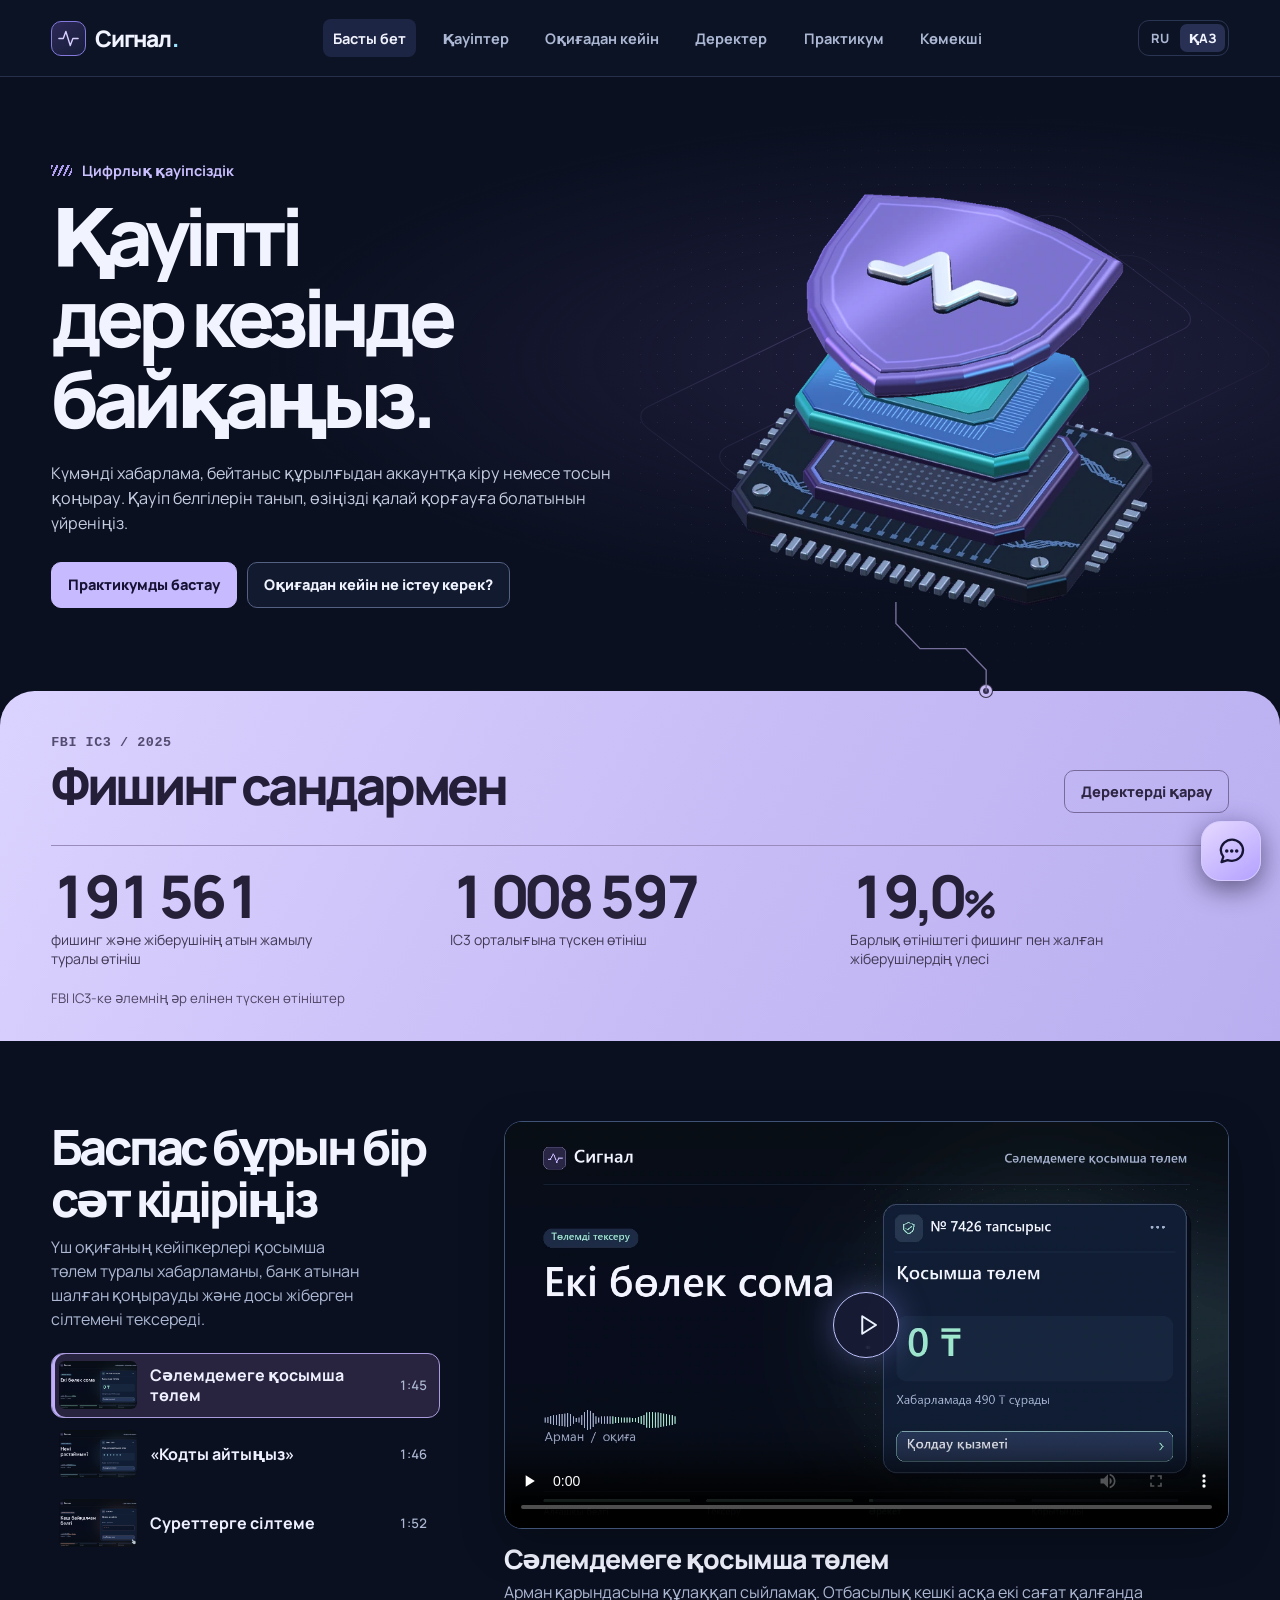
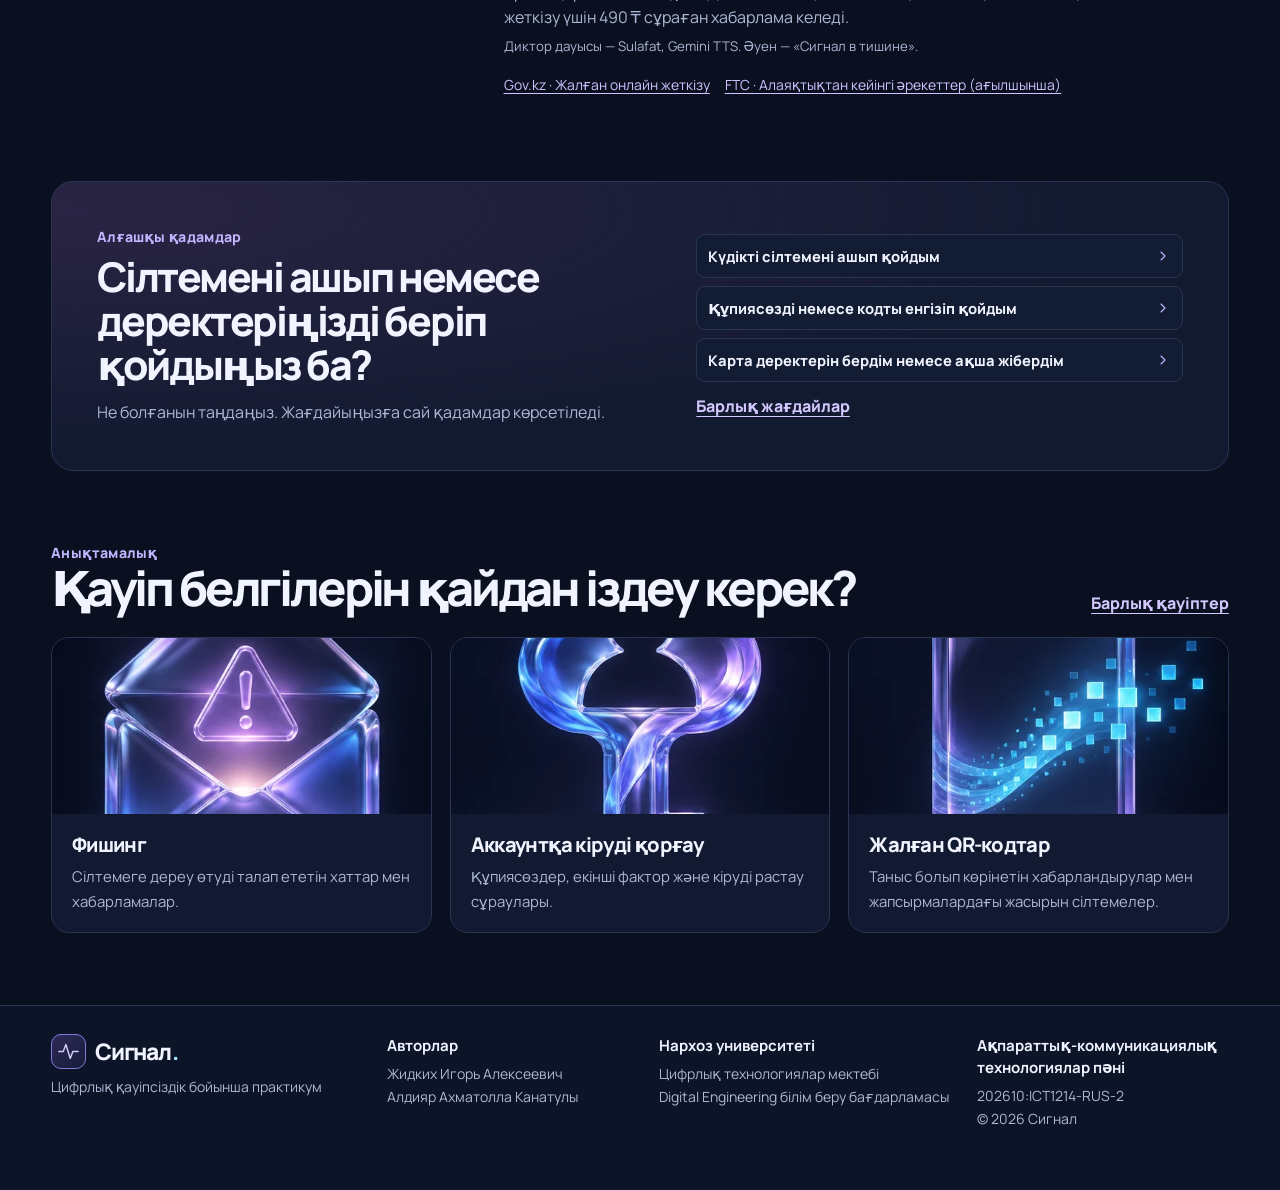
==== commit 57c8046c: "Explain suspicious addresses and follow up on reported actions" ====
--- a/kk/index.html
+++ b/kk/index.html
@@ -1 +1 @@
-<!doctype html><html lang="kk"><head><meta charset="utf-8"><meta http-equiv="Content-Security-Policy" content="default-src 'self'; script-src 'self'; style-src 'self'; img-src 'self'; media-src 'self'; font-src 'self'; connect-src 'none'; frame-src 'none'; object-src 'none'; base-uri 'none'; form-action 'none'"><meta name="referrer" content="strict-origin-when-cross-origin"><meta name="viewport" content="width=device-width, initial-scale=1"><meta name="description" content="Күнделікті өмірдегі цифрлық қауіпсіздік"><link rel="alternate" hreflang="ru" href="../index.html"><link rel="alternate" hreflang="kk" href="index.html"><meta name="theme-color" content="#0a1020"><title>Басты бет · Сигнал</title><link rel="icon" sizes="16x16 32x32 48x48 64x64" href="../assets/signal-mark.ico"><link rel="icon" sizes="180x180" type="image/png" href="../assets/signal-mark.png"><link rel="apple-touch-icon" href="../assets/signal-mark.png"><link rel="stylesheet" href="../style.css"><link rel="stylesheet" href="../assets/navigation.css"><link rel="stylesheet" href="../assets/home.css"><script defer src="../classifier.js"></script><script defer src="content.js"></script><script defer src="../language.js"></script><script defer src="app.js"></script><script defer src="../official-sites.js"></script><script defer src="../site-navigation.js"></script><script defer src="../chat.js"></script><script defer src="../hero.js"></script></head><body data-page="index"><a class="skip" href="#main">Негізгі мазмұнға өту</a><header class="top"><div class="wrap top-inner"><a class="brand" href="index.html" aria-label="Сигнал, басты бет"><span class="brand-mark"><svg aria-hidden="true" viewBox="0 0 24 24" fill="none" stroke="currentColor" stroke-width="1.6" stroke-linecap="round" stroke-linejoin="round"><path d="M1 12h5l3-8 5 16 3-8h6"/></svg></span>Сигнал<span class="brand-period">.</span></a><nav aria-label="Негізгі мәзір"><a href="index.html" aria-current="page">Басты бет</a><a href="guide.html">Қауіптер</a><a href="response.html">Оқиғадан кейін</a><a href="data.html">Деректер</a><a href="lab.html">Практикум</a><a href="assistant.html">Көмекші</a></nav><div class="locale-switch" role="group" aria-label="Тілді таңдау"><a class="locale-option" hreflang="ru" lang="ru" href="../index.html" aria-label="Русский">RU</a><a class="locale-option" hreflang="kk" lang="kk" href="index.html" aria-label="Қазақша" aria-current="true">ҚАЗ</a></div></div></header><main id="main"><div class="home-sequence"><section class="home-opening" aria-labelledby="hero-title"><div class="wrap opening-layout"><div class="opening-copy"><div class="chapter-label"><span aria-hidden="true"></span>Цифрлық қауіпсіздік</div><h1 id="hero-title"><span class="word-mask"><span>Қауіпті</span></span> <span class="word-mask"><span>дер кезінде байқаңыз.</span></span></h1><p>Күмәнді хабарлама, бейтаныс құрылғыдан аккаунтқа кіру немесе тосын қоңырау. Қауіп белгілерін танып, өзіңізді қалай қорғауға болатынын үйреніңіз.</p><div class="actions"><a class="button primary" href="lab.html">Практикумды бастау</a><a class="button ghost" href="response.html">Оқиғадан кейін не істеу керек?</a></div></div><div id="hero-visual" class="receiver" aria-hidden="true"><div class="receiver-field"></div><div class="receiver-stack"><img class="receiver-base" src="../assets/receiver-base.webp" alt="" width="940" height="680" decoding="async"><img class="receiver-core" src="../assets/receiver-core.webp" alt="" width="940" height="680" decoding="async"><img class="receiver-shield" src="../assets/receiver-shield.webp" alt="" width="940" height="680" decoding="async" fetchpriority="high"></div></div></div></section><section class="signal-readout" aria-labelledby="readout-title"><div class="readout-wire" aria-hidden="true"><svg viewBox="0 0 106 96" preserveAspectRatio="none" fill="none"><path pathLength="1" d="M2 0v23l27 27h51l23 23v23"/><path class="beam" pathLength="1" d="M2 0v23l27 27h51l23 23v23"/></svg></div><div class="wrap readout-body"><div class="readout-head"><div><p class="readout-source">FBI IC3 / 2025</p><h2 id="readout-title">Фишинг сандармен</h2></div><a class="button ghost" href="data.html">Деректерді қарау</a></div><dl class="readout-numbers"><div><dt>фишинг және жіберушінің атын жамылу туралы өтініш</dt><dd>191 561</dd></div><div><dt>IC3 орталығына түскен өтініш</dt><dd>1 008 597</dd></div><div><dt>Барлық өтініштегі фишинг пен жалған жіберушілердің үлесі</dt><dd>19,0<span>%</span></dd></div></dl><p class="readout-note">FBI IC3-ке әлемнің әр елінен түскен өтініштер</p></div></section></div><div class="wrap home-sections"><section class="film-section stories" id="film" aria-labelledby="film-title"><div class="story-sidebar"><h2 id="film-title">Баспас бұрын бір сәт кідіріңіз</h2><p class="story-deck">Үш оқиғаның кейіпкерлері қосымша төлем туралы хабарламаны, банк атынан шалған қоңырауды және досы жіберген сілтемені тексереді.</p><nav class="story-menu" aria-label="Бейнеоқиғаны таңдау"><a class="story-select" href="#film-delivery"><img src="../assets/film-poster-kk.webp?v=14" alt="" width="88" height="52" loading="lazy"><span>Сәлемдемеге қосымша төлем</span><small>1:45</small></a><a class="story-select" href="#film-code"><img src="../assets/code-poster-kk.webp?v=14" alt="" width="88" height="52" loading="lazy"><span>«Кодты айтыңыз»</span><small>1:46</small></a><a class="story-select" href="#film-link"><img src="../assets/link-poster-kk.webp?v=14" alt="" width="88" height="52" loading="lazy"><span>Суреттерге сілтеме</span><small>1:52</small></a></nav></div><div class="story-stage"><article class="story-episode" id="film-delivery" aria-labelledby="film-delivery-title"><figure class="film-player"><div class="video-frame"><video controls playsinline preload="none" poster="../assets/film-poster-kk.webp?v=14" aria-label="Сәлемдемеге қосымша төлем" data-captions="[[0,3.015,&quot;Үстел үстінде бос сыйлық қорабы жатыр.&quot;],[3.115,6.695,&quot;Арман қарындасына алған құлаққапты бүгін алып кетпек.&quot;],[6.775,9.279,&quot;Отбасылық кешкі асқа екі сағат қалды.&quot;],[9.325,11.175,&quot;Телефоны дір ете қалды.&quot;],[11.245,13.309,&quot;«Сәлемдеме кідірді.&quot;],[13.345,16.704,&quot;Кешкі алтыға дейін төрт жүз тоқсан теңге төлеңіз».&quot;],[16.765,20.6,&quot;Расында да тапсырыс күтіп отырған Арман сілтемені баспақ болады.&quot;],[20.605,22.477,&quot;Сұраған ақшасы көп емес.&quot;],[22.525,25.282,&quot;Бірақ бейтаныс нөмірден неге жазып отыр?&quot;],[25.435,28.925,&quot;Хабарламада тапсырыс нөмірі де, дүкеннің атауы да жоқ.&quot;],[29.035,30.95,&quot;Тек мерзімі көрсетілген.&quot;],[30.95,34.265,&quot;Арман қолын тартып алып, хабарламаны жабады.&quot;],[34.285,39.693,&quot;Телефонның негізгі экранынан тапсырыс берген қосымшасын өзі тауып ашады.&quot;],[39.805,41.768,&quot;Тізімде екі сәлемдеме бар екен.&quot;],[41.845,46.908,&quot;Арман бүгінгі тапсырысты таңдап, тауардың атауы мен алу пунктін тексереді.&quot;],[46.915,48.775,&quot;Іздеген құлаққабы осы.&quot;],[49.105,51.035,&quot;Тапсырыста «Төленді» деп тұр.&quot;],[51.265,53.193,&quot;Қосымша төлем нөл теңге.&quot;],[53.245,56.365,&quot;Ал хабарламада төрт жүз тоқсан теңге сұраған еді.&quot;],[56.515,58.523,&quot;Екі сома сәйкес келмейді.&quot;],[58.525,62.595,&quot;Арман тапсырыс бетінен қолдау қызметінің чатын ашады.&quot;],[62.665,64.536,&quot;Қосымша ақы керек пе деп сұрайды.&quot;],[64.536,69.881,&quot;Оператор тапсырыстың төленгенін, оны алып кетуге болатынын растайды.&quot;],[69.925,72.963,&quot;Арман күмәнді хабарламаны спам деп белгілейді.&quot;],[72.963,77.185,&quot;Кешке қарындасы қорапты ашып, жаңа құлаққабын киіп көреді.&quot;],[77.245,79.445,&quot;Арман әлгі сілтемеге кірген жоқ.&quot;],[79.645,83.235,&quot;Ал карта деректерін енгізіп қойған адам не істейді?&quot;],[83.245,90.525,&quot;Банктің ресми қосымшасы арқылы немесе картаның артындағы нөмірге қоңырау шалып, бірден хабарласқан жөн.&quot;],[90.685,93.298,&quot;Төлем мәліметтерін сақтап қойыңыз.&quot;],[93.325,99.355,&quot;Хабарлама тезірек төлеуді талап етсе, тапсырыс берген қосымшаны өзіңіз ашыңыз.&quot;],[99.415,103.735,&quot;Тауарды, жеткізу күйін және нақты соманы сол жерден тексеруге болады.&quot;]]"><source src="../assets/pause-before-click-kk.mp4?v=14" type="video/mp4"><a href="../assets/pause-before-click-kk.mp4?v=14">Бейнені ашу</a></video><button class="film-start" type="button" aria-label="Сәлемдемеге қосымша төлем бейнесін ойнату" hidden><svg aria-hidden="true" viewBox="0 0 24 24" fill="none" stroke="currentColor" stroke-width="1.6" stroke-linecap="round" stroke-linejoin="round"><path d="m9 5 11 7-11 7z"/></svg></button></div></figure><h3 id="film-delivery-title">Сәлемдемеге қосымша төлем</h3><p class="story-intro">Арман қарындасына құлаққап сыйламақ. Отбасылық кешкі асқа екі сағат қалғанда жеткізу үшін 490 ₸ сұраған хабарлама келеді.</p><p class="film-credit">Диктор дауысы — Sulafat, Gemini TTS. Әуен — «Сигнал в тишине».</p><p class="sources"><a href="https://www.gov.kz/situations/733/1743?lang=kk">Gov.kz · Жалған онлайн жеткізу</a><a href="https://consumer.ftc.gov/articles/what-do-if-you-were-scammed">FTC · Алаяқтықтан кейінгі әрекеттер (ағылшынша)</a></p></article><article class="story-episode" id="film-code" aria-labelledby="film-code-title"><figure class="film-player"><div class="video-frame"><video controls playsinline preload="none" poster="../assets/code-poster-kk.webp?v=14" aria-label="«Кодты айтыңыз»" data-captions="[[0,2.985,&quot;Алина сабақтан шығып, автобус күтіп тұр.&quot;],[3.085,5.703,&quot;Бейтаныс нөмір қоңырау шалды.&quot;],[5.725,10.8,&quot;Сөйлеген адамның дауысы сабырлы, ар жақтан пернетақтаның тықылы естіледі.&quot;],[10.8,13.676,&quot;Ол өзін банк қызметкерімін деп таныстырады.&quot;],[13.676,19.945,&quot;Ол Алинаның атын атап, біреу оның картасынан жиырма сегіз мың теңге аударып жатқанын айтады.&quot;],[20.005,21.718,&quot;Тұтқаны қоймауын сұрайды.&quot;],[21.745,22.97,&quot;«Қазір код келеді.&quot;],[22.975,25.929,&quot;Кодты айтсаңыз, аударымды тоқтатамын».&quot;],[25.945,28.52,&quot;Дәл сол сәтте хабарлама келеді.&quot;],[28.525,31.52,&quot;Қоңырау шалған адамның сөзі рас сияқты.&quot;],[31.585,34.119,&quot;Алина хабарламаны соңына дейін оқиды.&quot;],[34.225,37.249,&quot;Мәтінде жаңа құрылғыдан кіру туралы жазылған.&quot;],[37.255,39.685,&quot;Ақша аударымын тоқтату жайлы бір сөз жоқ.&quot;],[39.805,42.555,&quot;Алина басқа құрылғыдан кірген жоқ.&quot;],[42.775,46.735,&quot;Қоңырау шалған адам «Бірнеше секунд қана қалды» деп асықтырады.&quot;],[46.765,49.64,&quot;Алина кодты айтпастан қызыл түймені басады.&quot;],[49.645,51.48,&quot;Байланыс үзілді.&quot;],[51.565,56.325,&quot;Ол телефонның негізгі экранынан әдетте қолданатын банк қосымшасын ашады.&quot;],[56.395,60.315,&quot;Соңғы операциялардың ішінде айтылған сомаға жасалған аударым жоқ.&quot;],[60.445,63.983,&quot;Бірақ операциялар тізімін қарау жеткіліксіз.&quot;],[63.983,68.44,&quot;Алина қосымшаның ішіндегі қолдау чатын ашып, қоңыраудың уақытын жазады.&quot;],[68.455,70.332,&quot;Қандай код сұрағанын түсіндіреді.&quot;],[70.332,74.715,&quot;Қолдау қызметі аккаунт ашылған құрылғыларды тексеруді ұсынады.&quot;],[74.755,76.845,&quot;Тізімде өзінің телефоны ғана бар.&quot;],[77.005,79.475,&quot;Бір реттік кодты да ешкімге берген жоқ.&quot;],[79.645,85.078,&quot;Егер кодты айтып қойсаңыз, кідірмей банкке ресми арна арқылы хабарласыңыз.&quot;],[85.078,91.875,&quot;Код қандай әрекетке арналғанын түсіндіріп, аккаунтты қорғауды және операцияларды тексеруді сұраңыз.&quot;],[91.885,94.444,&quot;Алина автобусына үлгереді.&quot;],[94.465,99.427,&quot;Есінде қалғаны әлгі адамның дауысы емес, кодтың үстіндегі жазу.&quot;],[99.625,102.425,&quot;Кодтың қандай әрекетті растайтынын оқыңыз.&quot;],[102.445,104.88,&quot;Оны қоңырау шалған адамға айтпаңыз.&quot;]]"><source src="../assets/never-share-code-kk.mp4?v=14" type="video/mp4"><a href="../assets/never-share-code-kk.mp4?v=14">Бейнені ашу</a></video><button class="film-start" type="button" aria-label="«Кодты айтыңыз» бейнесін ойнату" hidden><svg aria-hidden="true" viewBox="0 0 24 24" fill="none" stroke="currentColor" stroke-width="1.6" stroke-linecap="round" stroke-linejoin="round"><path d="m9 5 11 7-11 7z"/></svg></button></div></figure><h3 id="film-code-title">«Кодты айтыңыз»</h3><p class="story-intro">Алинаға банк атынан қоңырау шалып, 28 000 ₸ аударылып жатқанын айтады. Ол кодтың үстіндегі мәтінді оқып үлгереді.</p><p class="film-credit">Диктор дауысы — Sulafat, Gemini TTS. Әуен — «Сигнал в тишине».</p><p class="sources"><a href="https://nationalbank.kz/kz/news/informacionnye-soobshcheniya/20489">Қазақстан Ұлттық Банкі · Телефон алаяқтығы</a><a href="https://www.gov.kz/situations/733/1743?lang=kk">Gov.kz · Өзіңізді алаяқтардан қалай қорғауға болады</a></p></article><article class="story-episode" id="film-link" aria-labelledby="film-link-title"><figure class="film-player"><div class="video-frame"><video controls playsinline preload="none" poster="../assets/link-poster-kk.webp?v=14" aria-label="Суреттерге сілтеме" data-captions="[[0,4.155,&quot;Жексенбідегі жүгіруден кейін Марат ортақ суреттерді күтіп жүр.&quot;],[4.285,7.385,&quot;Чатқа танысының атынан хабарлама түседі.&quot;],[7.405,9.1,&quot;«Мынау біздің альбом.&quot;],[9.115,11.42,&quot;Үшінші суретте сен барсың».&quot;],[11.545,13.851,&quot;Аты да, суреті де таныс.&quot;],[13.945,15.525,&quot;Марат шақыруды ашады.&quot;],[15.595,20.355,&quot;Бірақ фотолардың орнына электрондық пошта арқылы кіруді сұрайтын бет шығады.&quot;],[20.365,24.845,&quot;Марат құпиясөзін енгізіп, «Альбомды ашу» түймесін басады.&quot;],[24.925,28.646,&quot;Жолдағы нүктелер құпиясөзді экранда ғана жасырады.&quot;],[28.675,30.932,&quot;Енгізілген дерек сайтқа жетіп үлгерді.&quot;],[30.932,32.205,&quot;Экран бос.&quot;],[32.335,33.915,&quot;Бірде-бір сурет жоқ.&quot;],[34.135,39.596,&quot;Енді ғана Марат беттің мекенжайы өзі білетін сервистікінен өзгеше екенін байқайды.&quot;],[39.596,42.048,&quot;Құпиясөзді қайта енгізбейді.&quot;],[42.055,46.251,&quot;Марат бетті жауып, телефонынан пошта қосымшасын өзі ашады.&quot;],[46.345,50.547,&quot;Поштасына әлі де кіре алатынын көріп, қауіпсіздік бөліміне өтеді.&quot;],[50.665,55.137,&quot;Алдымен пошта құпиясөзін бұрын қолданбаған жаңа құпиясөзге ауыстырады.&quot;],[55.137,57.053,&quot;Ескісін басқа жерде пайдаланбаған екен.&quot;],[57.085,61.172,&quot;Сондықтан өзге аккаунттардың құпиясөзін ауыстырудың қажеті болмады.&quot;],[61.172,64.241,&quot;Содан соң белсенді сеанстарды қарайды.&quot;],[64.255,66.415,&quot;Тізімде бейтаныс браузер бар.&quot;],[66.625,71.158,&quot;Марат басқа сеанстарды аяқтап, қалпына келтіру мекенжайын тексереді.&quot;],[71.158,73.395,&quot;Екі сатылы растауды қосады.&quot;],[73.465,78.54,&quot;Содан кейін ғана досына бұрыннан сақталған нөмір арқылы қоңырау шалады.&quot;],[78.595,81.4,&quot;Досы таң қалып, «Мен ештеңе жіберген жоқпын» дейді.&quot;],[81.4,85.305,&quot;Екеуі чаттағыларға ескерту жазады.&quot;],[85.375,89.422,&quot;Кешке досы шын фотоларды чаттың өзіне жібереді.&quot;],[89.455,93.758,&quot;Марат мәре сызығынан өтіп бара жатқан өзін көріп, күлімсірейді.&quot;],[93.758,96.795,&quot;Бөтен сайтқа кірудің еш қажеті болмады.&quot;],[96.835,104.282,&quot;Суретке арналған сілтеме пошта құпиясөзін сұраса, алдымен жіберген адамға басқа жолмен хабарласыңыз.&quot;],[104.282,110.66,&quot;Ал құпиясөзді енгізіп қойсаңыз, аккаунтты қалпына келтіруді ресми пошта қызметінен бастаңыз.&quot;]]"><source src="../assets/photo-link-kk.mp4?v=14" type="video/mp4"><a href="../assets/photo-link-kk.mp4?v=14">Бейнені ашу</a></video><button class="film-start" type="button" aria-label="Суреттерге сілтеме бейнесін ойнату" hidden><svg aria-hidden="true" viewBox="0 0 24 24" fill="none" stroke="currentColor" stroke-width="1.6" stroke-linecap="round" stroke-linejoin="round"><path d="m9 5 11 7-11 7z"/></svg></button></div></figure><h3 id="film-link-title">Суреттерге сілтеме</h3><p class="story-intro">Жарыстан кейін Маратқа досының атынан «ортақ альбом» келеді. Суреттер жоқ, бірақ Марат пошта құпиясөзін енгізіп үлгерді.</p><p class="film-credit">Диктор дауысы — Sulafat, Gemini TTS. Әуен — «Сигнал в тишине».</p><p class="sources"><a href="https://consumer.ftc.gov/articles/how-recognize-avoid-phishing-scams">FTC · Фишингті қалай тануға болады (ағылшынша)</a><a href="https://consumer.ftc.gov/articles/how-recover-your-hacked-email-or-social-media-account">FTC · Поштаға кіруді қалпына келтіру (ағылшынша)</a></p></article></div></section><section class="home-response"><div><div class="kicker">Алғашқы қадамдар</div><h2>Сілтемені ашып немесе деректеріңізді беріп қойдыңыз ба?</h2><p>Не болғанын таңдаңыз. Жағдайыңызға сай қадамдар көрсетіледі.</p></div><div class="home-response-links"><a class="response-link" href="response.html#link">Күдікті сілтемені ашып қойдым<svg aria-hidden="true" viewBox="0 0 24 24" fill="none" stroke="currentColor" stroke-width="1.6" stroke-linecap="round" stroke-linejoin="round"><path d="m6 9 6 6 6-6"/></svg></a><a class="response-link" href="response.html#account">Құпиясөзді немесе кодты енгізіп қойдым<svg aria-hidden="true" viewBox="0 0 24 24" fill="none" stroke="currentColor" stroke-width="1.6" stroke-linecap="round" stroke-linejoin="round"><path d="m6 9 6 6 6-6"/></svg></a><a class="response-link" href="response.html#payment">Карта деректерін бердім немесе ақша жібердім<svg aria-hidden="true" viewBox="0 0 24 24" fill="none" stroke="currentColor" stroke-width="1.6" stroke-linecap="round" stroke-linejoin="round"><path d="m6 9 6 6 6-6"/></svg></a><a class="text-link" href="response.html">Барлық жағдайлар</a></div></section><section class="home-guide"><div class="section-title"><div><div class="kicker">Анықтамалық</div><h2>Қауіп белгілерін қайдан іздеу керек?</h2></div><a class="text-link" href="guide.html">Барлық қауіптер</a></div><div class="feature-grid"><a class="feature" href="guide.html#phishing"><img src="../assets/mail.webp" alt="" loading="lazy" width="510" height="700"><div><h3>Фишинг</h3><p>Сілтемеге дереу өтуді талап ететін хаттар мен хабарламалар.</p></div></a><a class="feature" href="guide.html#mfa"><img src="../assets/key.webp" alt="" loading="lazy" width="510" height="700"><div><h3>Аккаунтқа кіруді қорғау</h3><p>Құпиясөздер, екінші фактор және кіруді растау сұраулары.</p></div></a><a class="feature" href="guide.html#qr"><img src="../assets/device.webp" alt="" loading="lazy" width="510" height="700"><div><h3>Жалған QR-кодтар</h3><p>Таныс болып көрінетін хабарландырулар мен жапсырмалардағы жасырын сілтемелер.</p></div></a></div></section></div></main><footer class="footer"><div class="wrap footer-grid"><div><a class="brand" href="index.html" aria-label="Сигнал, басты бет"><span class="brand-mark"><svg aria-hidden="true" viewBox="0 0 24 24" fill="none" stroke="currentColor" stroke-width="1.6" stroke-linecap="round" stroke-linejoin="round"><path d="M1 12h5l3-8 5 16 3-8h6"/></svg></span>Сигнал<span class="brand-period">.</span></a><p>Цифрлық қауіпсіздік бойынша практикум</p></div><div><strong>Авторлар</strong><p>Жидких Игорь Алексеевич<br>Алдияр Ахматолла Канатулы</p></div><div><strong>Нархоз университеті</strong><p>Цифрлық технологиялар мектебі<br>Digital Engineering білім беру бағдарламасы</p></div><div><strong>Ақпараттық-коммуникациялық технологиялар пәні</strong><p>202610:ICT1214-RUS-2<br>© 2026 Сигнал</p></div></div></footer><button class="chat-launcher" type="button" data-chat-open hidden aria-label="Көмекшіні ашу" title="Көмекшіні ашу" aria-haspopup="dialog" aria-controls="chat-dialog" aria-expanded="false"><svg aria-hidden="true" viewBox="0 0 24 24" fill="none" stroke="currentColor" stroke-width="1.6" stroke-linecap="round" stroke-linejoin="round"><path d="M20.5 11.4a7.8 7.8 0 0 1-8 7.5 9 9 0 0 1-2.9-.5l-4.3 1.4 1.3-3.8a7.2 7.2 0 0 1-1.8-4.6 7.9 7.9 0 0 1 8-7.5 7.8 7.8 0 0 1 7.7 7.5Z"/><path d="M9 12h.01m3.5 0h.01m3.5 0h.01" stroke-width="2.5"/></svg></button><dialog class="chat-dialog" id="chat-dialog" aria-labelledby="chat-title"><div class="chat"><header class="chat-header"><div class="brand-mark"><svg aria-hidden="true" viewBox="0 0 24 24" fill="none" stroke="currentColor" stroke-width="1.6" stroke-linecap="round" stroke-linejoin="round"><path d="M1 12h5l3-8 5 16 3-8h6"/></svg></div><div><strong id="chat-title">Сигнал көмекшісі</strong><span id="mode">Анықтамалық режимі</span></div><button class="chip" id="reset-chat" type="button">Тазалау</button><button class="icon-button chat-resize" type="button" aria-label="Чат терезесін кеңейту" title="Чат терезесін кеңейту"><svg aria-hidden="true" viewBox="0 0 24 24" fill="none" stroke="currentColor" stroke-width="1.6" stroke-linecap="round" stroke-linejoin="round"><path d="M14 4h6v6m0-6-7 7M10 20H4v-6m0 6 7-7"/></svg><svg aria-hidden="true" viewBox="0 0 24 24" fill="none" stroke="currentColor" stroke-width="1.6" stroke-linecap="round" stroke-linejoin="round"><path d="M20 4l-7 7m0-6v6h6M4 20l7-7m0 6v-6H5"/></svg></button><button class="icon-button chat-close" type="button" data-chat-close aria-label="Чатты жабу"><svg aria-hidden="true" viewBox="0 0 24 24" fill="none" stroke="currentColor" stroke-width="1.6" stroke-linecap="round" stroke-linejoin="round"><path d="m6 6 12 12M6 18 18 6"/></svg></button></header><div class="messages" id="messages" role="log" aria-label="Әңгіме" aria-live="polite" tabindex="0"></div><div class="quick" aria-label="Сұрақ үлгілері"><button class="chip" type="button">Фишингті қалай тануға болады?</button><button class="chip" type="button">2FA деген не?</button><button class="chip" type="button">Шотымнан рұқсатымсыз ақша алынса, не істеймін?</button></div><form id="chat-form"><label class="visually-hidden" for="question">Сұрағыңыз</label><input id="question" placeholder="Сұрағыңызды жазыңыз…" autocomplete="off" maxlength="1200" required><button class="send primary" aria-label="Сұрақты жіберу" type="submit"><svg aria-hidden="true" viewBox="0 0 24 24" fill="none" stroke="currentColor" stroke-width="1.6" stroke-linecap="round" stroke-linejoin="round"><path d="M12 19V5M6 11l6-6 6 6"/></svg></button></form><p class="chat-note">Құпиясөздерді, растау кодтарын және дербес деректерді енгізбеңіз. <a class="about-chat" href="assistant.html">Көмекші туралы</a></p></div></dialog></body></html>+<!doctype html><html lang="kk"><head><meta charset="utf-8"><meta http-equiv="Content-Security-Policy" content="default-src 'self'; script-src 'self'; style-src 'self'; img-src 'self'; media-src 'self'; font-src 'self'; connect-src 'none'; frame-src 'none'; object-src 'none'; base-uri 'none'; form-action 'none'"><meta name="referrer" content="strict-origin-when-cross-origin"><meta name="viewport" content="width=device-width, initial-scale=1"><meta name="description" content="Күнделікті өмірдегі цифрлық қауіпсіздік"><link rel="alternate" hreflang="ru" href="../index.html"><link rel="alternate" hreflang="kk" href="index.html"><meta name="theme-color" content="#0a1020"><title>Басты бет · Сигнал</title><link rel="icon" sizes="16x16 32x32 48x48 64x64" href="../assets/signal-mark.ico"><link rel="icon" sizes="180x180" type="image/png" href="../assets/signal-mark.png"><link rel="apple-touch-icon" href="../assets/signal-mark.png"><link rel="stylesheet" href="../style.css"><link rel="stylesheet" href="../assets/navigation.css"><link rel="stylesheet" href="../assets/home.css"><script defer src="../classifier.js"></script><script defer src="content.js"></script><script defer src="../language.js"></script><script defer src="app.js"></script><script defer src="../official-sites.js"></script><script defer src="../site-navigation.js"></script><script defer src="../case-advice.js"></script><script defer src="../chat.js?v=case1"></script><script defer src="../hero.js"></script></head><body data-page="index"><a class="skip" href="#main">Негізгі мазмұнға өту</a><header class="top"><div class="wrap top-inner"><a class="brand" href="index.html" aria-label="Сигнал, басты бет"><span class="brand-mark"><svg aria-hidden="true" viewBox="0 0 24 24" fill="none" stroke="currentColor" stroke-width="1.6" stroke-linecap="round" stroke-linejoin="round"><path d="M1 12h5l3-8 5 16 3-8h6"/></svg></span>Сигнал<span class="brand-period">.</span></a><nav aria-label="Негізгі мәзір"><a href="index.html" aria-current="page">Басты бет</a><a href="guide.html">Қауіптер</a><a href="response.html">Оқиғадан кейін</a><a href="data.html">Деректер</a><a href="lab.html">Практикум</a><a href="assistant.html">Көмекші</a></nav><div class="locale-switch" role="group" aria-label="Тілді таңдау"><a class="locale-option" hreflang="ru" lang="ru" href="../index.html" aria-label="Русский">RU</a><a class="locale-option" hreflang="kk" lang="kk" href="index.html" aria-label="Қазақша" aria-current="true">ҚАЗ</a></div></div></header><main id="main"><div class="home-sequence"><section class="home-opening" aria-labelledby="hero-title"><div class="wrap opening-layout"><div class="opening-copy"><div class="chapter-label"><span aria-hidden="true"></span>Цифрлық қауіпсіздік</div><h1 id="hero-title"><span class="word-mask"><span>Қауіпті</span></span> <span class="word-mask"><span>дер кезінде байқаңыз.</span></span></h1><p>Күмәнді хабарлама, бейтаныс құрылғыдан аккаунтқа кіру немесе тосын қоңырау. Қауіп белгілерін танып, өзіңізді қалай қорғауға болатынын үйреніңіз.</p><div class="actions"><a class="button primary" href="lab.html">Практикумды бастау</a><a class="button ghost" href="response.html">Оқиғадан кейін не істеу керек?</a></div></div><div id="hero-visual" class="receiver" aria-hidden="true"><div class="receiver-field"></div><div class="receiver-stack"><img class="receiver-base" src="../assets/receiver-base.webp" alt="" width="940" height="680" decoding="async"><img class="receiver-core" src="../assets/receiver-core.webp" alt="" width="940" height="680" decoding="async"><img class="receiver-shield" src="../assets/receiver-shield.webp" alt="" width="940" height="680" decoding="async" fetchpriority="high"></div></div></div></section><section class="signal-readout" aria-labelledby="readout-title"><div class="readout-wire" aria-hidden="true"><svg viewBox="0 0 106 96" preserveAspectRatio="none" fill="none"><path pathLength="1" d="M2 0v23l27 27h51l23 23v23"/><path class="beam" pathLength="1" d="M2 0v23l27 27h51l23 23v23"/></svg></div><div class="wrap readout-body"><div class="readout-head"><div><p class="readout-source">FBI IC3 / 2025</p><h2 id="readout-title">Фишинг сандармен</h2></div><a class="button ghost" href="data.html">Деректерді қарау</a></div><dl class="readout-numbers"><div><dt>фишинг және жіберушінің атын жамылу туралы өтініш</dt><dd>191 561</dd></div><div><dt>IC3 орталығына түскен өтініш</dt><dd>1 008 597</dd></div><div><dt>Барлық өтініштегі фишинг пен жалған жіберушілердің үлесі</dt><dd>19,0<span>%</span></dd></div></dl><p class="readout-note">FBI IC3-ке әлемнің әр елінен түскен өтініштер</p></div></section></div><div class="wrap home-sections"><section class="film-section stories" id="film" aria-labelledby="film-title"><div class="story-sidebar"><h2 id="film-title">Баспас бұрын бір сәт кідіріңіз</h2><p class="story-deck">Үш оқиғаның кейіпкерлері қосымша төлем туралы хабарламаны, банк атынан шалған қоңырауды және досы жіберген сілтемені тексереді.</p><nav class="story-menu" aria-label="Бейнеоқиғаны таңдау"><a class="story-select" href="#film-delivery"><img src="../assets/film-poster-kk.webp?v=14" alt="" width="88" height="52" loading="lazy"><span>Сәлемдемеге қосымша төлем</span><small>1:45</small></a><a class="story-select" href="#film-code"><img src="../assets/code-poster-kk.webp?v=14" alt="" width="88" height="52" loading="lazy"><span>«Кодты айтыңыз»</span><small>1:46</small></a><a class="story-select" href="#film-link"><img src="../assets/link-poster-kk.webp?v=14" alt="" width="88" height="52" loading="lazy"><span>Суреттерге сілтеме</span><small>1:52</small></a></nav></div><div class="story-stage"><article class="story-episode" id="film-delivery" aria-labelledby="film-delivery-title"><figure class="film-player"><div class="video-frame"><video controls playsinline preload="none" poster="../assets/film-poster-kk.webp?v=14" aria-label="Сәлемдемеге қосымша төлем" data-captions="[[0,3.015,&quot;Үстел үстінде бос сыйлық қорабы жатыр.&quot;],[3.115,6.695,&quot;Арман қарындасына алған құлаққапты бүгін алып кетпек.&quot;],[6.775,9.279,&quot;Отбасылық кешкі асқа екі сағат қалды.&quot;],[9.325,11.175,&quot;Телефоны дір ете қалды.&quot;],[11.245,13.309,&quot;«Сәлемдеме кідірді.&quot;],[13.345,16.704,&quot;Кешкі алтыға дейін төрт жүз тоқсан теңге төлеңіз».&quot;],[16.765,20.6,&quot;Расында да тапсырыс күтіп отырған Арман сілтемені баспақ болады.&quot;],[20.605,22.477,&quot;Сұраған ақшасы көп емес.&quot;],[22.525,25.282,&quot;Бірақ бейтаныс нөмірден неге жазып отыр?&quot;],[25.435,28.925,&quot;Хабарламада тапсырыс нөмірі де, дүкеннің атауы да жоқ.&quot;],[29.035,30.95,&quot;Тек мерзімі көрсетілген.&quot;],[30.95,34.265,&quot;Арман қолын тартып алып, хабарламаны жабады.&quot;],[34.285,39.693,&quot;Телефонның негізгі экранынан тапсырыс берген қосымшасын өзі тауып ашады.&quot;],[39.805,41.768,&quot;Тізімде екі сәлемдеме бар екен.&quot;],[41.845,46.908,&quot;Арман бүгінгі тапсырысты таңдап, тауардың атауы мен алу пунктін тексереді.&quot;],[46.915,48.775,&quot;Іздеген құлаққабы осы.&quot;],[49.105,51.035,&quot;Тапсырыста «Төленді» деп тұр.&quot;],[51.265,53.193,&quot;Қосымша төлем нөл теңге.&quot;],[53.245,56.365,&quot;Ал хабарламада төрт жүз тоқсан теңге сұраған еді.&quot;],[56.515,58.523,&quot;Екі сома сәйкес келмейді.&quot;],[58.525,62.595,&quot;Арман тапсырыс бетінен қолдау қызметінің чатын ашады.&quot;],[62.665,64.536,&quot;Қосымша ақы керек пе деп сұрайды.&quot;],[64.536,69.881,&quot;Оператор тапсырыстың төленгенін, оны алып кетуге болатынын растайды.&quot;],[69.925,72.963,&quot;Арман күмәнді хабарламаны спам деп белгілейді.&quot;],[72.963,77.185,&quot;Кешке қарындасы қорапты ашып, жаңа құлаққабын киіп көреді.&quot;],[77.245,79.445,&quot;Арман әлгі сілтемеге кірген жоқ.&quot;],[79.645,83.235,&quot;Ал карта деректерін енгізіп қойған адам не істейді?&quot;],[83.245,90.525,&quot;Банктің ресми қосымшасы арқылы немесе картаның артындағы нөмірге қоңырау шалып, бірден хабарласқан жөн.&quot;],[90.685,93.298,&quot;Төлем мәліметтерін сақтап қойыңыз.&quot;],[93.325,99.355,&quot;Хабарлама тезірек төлеуді талап етсе, тапсырыс берген қосымшаны өзіңіз ашыңыз.&quot;],[99.415,103.735,&quot;Тауарды, жеткізу күйін және нақты соманы сол жерден тексеруге болады.&quot;]]"><source src="../assets/pause-before-click-kk.mp4?v=14" type="video/mp4"><a href="../assets/pause-before-click-kk.mp4?v=14">Бейнені ашу</a></video><button class="film-start" type="button" aria-label="Сәлемдемеге қосымша төлем бейнесін ойнату" hidden><svg aria-hidden="true" viewBox="0 0 24 24" fill="none" stroke="currentColor" stroke-width="1.6" stroke-linecap="round" stroke-linejoin="round"><path d="m9 5 11 7-11 7z"/></svg></button></div></figure><h3 id="film-delivery-title">Сәлемдемеге қосымша төлем</h3><p class="story-intro">Арман қарындасына құлаққап сыйламақ. Отбасылық кешкі асқа екі сағат қалғанда жеткізу үшін 490 ₸ сұраған хабарлама келеді.</p><p class="film-credit">Диктор дауысы — Sulafat, Gemini TTS. Әуен — «Сигнал в тишине».</p><p class="sources"><a href="https://www.gov.kz/situations/733/1743?lang=kk">Gov.kz · Жалған онлайн жеткізу</a><a href="https://consumer.ftc.gov/articles/what-do-if-you-were-scammed">FTC · Алаяқтықтан кейінгі әрекеттер (ағылшынша)</a></p></article><article class="story-episode" id="film-code" aria-labelledby="film-code-title"><figure class="film-player"><div class="video-frame"><video controls playsinline preload="none" poster="../assets/code-poster-kk.webp?v=14" aria-label="«Кодты айтыңыз»" data-captions="[[0,2.985,&quot;Алина сабақтан шығып, автобус күтіп тұр.&quot;],[3.085,5.703,&quot;Бейтаныс нөмір қоңырау шалды.&quot;],[5.725,10.8,&quot;Сөйлеген адамның дауысы сабырлы, ар жақтан пернетақтаның тықылы естіледі.&quot;],[10.8,13.676,&quot;Ол өзін банк қызметкерімін деп таныстырады.&quot;],[13.676,19.945,&quot;Ол Алинаның атын атап, біреу оның картасынан жиырма сегіз мың теңге аударып жатқанын айтады.&quot;],[20.005,21.718,&quot;Тұтқаны қоймауын сұрайды.&quot;],[21.745,22.97,&quot;«Қазір код келеді.&quot;],[22.975,25.929,&quot;Кодты айтсаңыз, аударымды тоқтатамын».&quot;],[25.945,28.52,&quot;Дәл сол сәтте хабарлама келеді.&quot;],[28.525,31.52,&quot;Қоңырау шалған адамның сөзі рас сияқты.&quot;],[31.585,34.119,&quot;Алина хабарламаны соңына дейін оқиды.&quot;],[34.225,37.249,&quot;Мәтінде жаңа құрылғыдан кіру туралы жазылған.&quot;],[37.255,39.685,&quot;Ақша аударымын тоқтату жайлы бір сөз жоқ.&quot;],[39.805,42.555,&quot;Алина басқа құрылғыдан кірген жоқ.&quot;],[42.775,46.735,&quot;Қоңырау шалған адам «Бірнеше секунд қана қалды» деп асықтырады.&quot;],[46.765,49.64,&quot;Алина кодты айтпастан қызыл түймені басады.&quot;],[49.645,51.48,&quot;Байланыс үзілді.&quot;],[51.565,56.325,&quot;Ол телефонның негізгі экранынан әдетте қолданатын банк қосымшасын ашады.&quot;],[56.395,60.315,&quot;Соңғы операциялардың ішінде айтылған сомаға жасалған аударым жоқ.&quot;],[60.445,63.983,&quot;Бірақ операциялар тізімін қарау жеткіліксіз.&quot;],[63.983,68.44,&quot;Алина қосымшаның ішіндегі қолдау чатын ашып, қоңыраудың уақытын жазады.&quot;],[68.455,70.332,&quot;Қандай код сұрағанын түсіндіреді.&quot;],[70.332,74.715,&quot;Қолдау қызметі аккаунт ашылған құрылғыларды тексеруді ұсынады.&quot;],[74.755,76.845,&quot;Тізімде өзінің телефоны ғана бар.&quot;],[77.005,79.475,&quot;Бір реттік кодты да ешкімге берген жоқ.&quot;],[79.645,85.078,&quot;Егер кодты айтып қойсаңыз, кідірмей банкке ресми арна арқылы хабарласыңыз.&quot;],[85.078,91.875,&quot;Код қандай әрекетке арналғанын түсіндіріп, аккаунтты қорғауды және операцияларды тексеруді сұраңыз.&quot;],[91.885,94.444,&quot;Алина автобусына үлгереді.&quot;],[94.465,99.427,&quot;Есінде қалғаны әлгі адамның дауысы емес, кодтың үстіндегі жазу.&quot;],[99.625,102.425,&quot;Кодтың қандай әрекетті растайтынын оқыңыз.&quot;],[102.445,104.88,&quot;Оны қоңырау шалған адамға айтпаңыз.&quot;]]"><source src="../assets/never-share-code-kk.mp4?v=14" type="video/mp4"><a href="../assets/never-share-code-kk.mp4?v=14">Бейнені ашу</a></video><button class="film-start" type="button" aria-label="«Кодты айтыңыз» бейнесін ойнату" hidden><svg aria-hidden="true" viewBox="0 0 24 24" fill="none" stroke="currentColor" stroke-width="1.6" stroke-linecap="round" stroke-linejoin="round"><path d="m9 5 11 7-11 7z"/></svg></button></div></figure><h3 id="film-code-title">«Кодты айтыңыз»</h3><p class="story-intro">Алинаға банк атынан қоңырау шалып, 28 000 ₸ аударылып жатқанын айтады. Ол кодтың үстіндегі мәтінді оқып үлгереді.</p><p class="film-credit">Диктор дауысы — Sulafat, Gemini TTS. Әуен — «Сигнал в тишине».</p><p class="sources"><a href="https://nationalbank.kz/kz/news/informacionnye-soobshcheniya/20489">Қазақстан Ұлттық Банкі · Телефон алаяқтығы</a><a href="https://www.gov.kz/situations/733/1743?lang=kk">Gov.kz · Өзіңізді алаяқтардан қалай қорғауға болады</a></p></article><article class="story-episode" id="film-link" aria-labelledby="film-link-title"><figure class="film-player"><div class="video-frame"><video controls playsinline preload="none" poster="../assets/link-poster-kk.webp?v=14" aria-label="Суреттерге сілтеме" data-captions="[[0,4.155,&quot;Жексенбідегі жүгіруден кейін Марат ортақ суреттерді күтіп жүр.&quot;],[4.285,7.385,&quot;Чатқа танысының атынан хабарлама түседі.&quot;],[7.405,9.1,&quot;«Мынау біздің альбом.&quot;],[9.115,11.42,&quot;Үшінші суретте сен барсың».&quot;],[11.545,13.851,&quot;Аты да, суреті де таныс.&quot;],[13.945,15.525,&quot;Марат шақыруды ашады.&quot;],[15.595,20.355,&quot;Бірақ фотолардың орнына электрондық пошта арқылы кіруді сұрайтын бет шығады.&quot;],[20.365,24.845,&quot;Марат құпиясөзін енгізіп, «Альбомды ашу» түймесін басады.&quot;],[24.925,28.646,&quot;Жолдағы нүктелер құпиясөзді экранда ғана жасырады.&quot;],[28.675,30.932,&quot;Енгізілген дерек сайтқа жетіп үлгерді.&quot;],[30.932,32.205,&quot;Экран бос.&quot;],[32.335,33.915,&quot;Бірде-бір сурет жоқ.&quot;],[34.135,39.596,&quot;Енді ғана Марат беттің мекенжайы өзі білетін сервистікінен өзгеше екенін байқайды.&quot;],[39.596,42.048,&quot;Құпиясөзді қайта енгізбейді.&quot;],[42.055,46.251,&quot;Марат бетті жауып, телефонынан пошта қосымшасын өзі ашады.&quot;],[46.345,50.547,&quot;Поштасына әлі де кіре алатынын көріп, қауіпсіздік бөліміне өтеді.&quot;],[50.665,55.137,&quot;Алдымен пошта құпиясөзін бұрын қолданбаған жаңа құпиясөзге ауыстырады.&quot;],[55.137,57.053,&quot;Ескісін басқа жерде пайдаланбаған екен.&quot;],[57.085,61.172,&quot;Сондықтан өзге аккаунттардың құпиясөзін ауыстырудың қажеті болмады.&quot;],[61.172,64.241,&quot;Содан соң белсенді сеанстарды қарайды.&quot;],[64.255,66.415,&quot;Тізімде бейтаныс браузер бар.&quot;],[66.625,71.158,&quot;Марат басқа сеанстарды аяқтап, қалпына келтіру мекенжайын тексереді.&quot;],[71.158,73.395,&quot;Екі сатылы растауды қосады.&quot;],[73.465,78.54,&quot;Содан кейін ғана досына бұрыннан сақталған нөмір арқылы қоңырау шалады.&quot;],[78.595,81.4,&quot;Досы таң қалып, «Мен ештеңе жіберген жоқпын» дейді.&quot;],[81.4,85.305,&quot;Екеуі чаттағыларға ескерту жазады.&quot;],[85.375,89.422,&quot;Кешке досы шын фотоларды чаттың өзіне жібереді.&quot;],[89.455,93.758,&quot;Марат мәре сызығынан өтіп бара жатқан өзін көріп, күлімсірейді.&quot;],[93.758,96.795,&quot;Бөтен сайтқа кірудің еш қажеті болмады.&quot;],[96.835,104.282,&quot;Суретке арналған сілтеме пошта құпиясөзін сұраса, алдымен жіберген адамға басқа жолмен хабарласыңыз.&quot;],[104.282,110.66,&quot;Ал құпиясөзді енгізіп қойсаңыз, аккаунтты қалпына келтіруді ресми пошта қызметінен бастаңыз.&quot;]]"><source src="../assets/photo-link-kk.mp4?v=14" type="video/mp4"><a href="../assets/photo-link-kk.mp4?v=14">Бейнені ашу</a></video><button class="film-start" type="button" aria-label="Суреттерге сілтеме бейнесін ойнату" hidden><svg aria-hidden="true" viewBox="0 0 24 24" fill="none" stroke="currentColor" stroke-width="1.6" stroke-linecap="round" stroke-linejoin="round"><path d="m9 5 11 7-11 7z"/></svg></button></div></figure><h3 id="film-link-title">Суреттерге сілтеме</h3><p class="story-intro">Жарыстан кейін Маратқа досының атынан «ортақ альбом» келеді. Суреттер жоқ, бірақ Марат пошта құпиясөзін енгізіп үлгерді.</p><p class="film-credit">Диктор дауысы — Sulafat, Gemini TTS. Әуен — «Сигнал в тишине».</p><p class="sources"><a href="https://consumer.ftc.gov/articles/how-recognize-avoid-phishing-scams">FTC · Фишингті қалай тануға болады (ағылшынша)</a><a href="https://consumer.ftc.gov/articles/how-recover-your-hacked-email-or-social-media-account">FTC · Поштаға кіруді қалпына келтіру (ағылшынша)</a></p></article></div></section><section class="home-response"><div><div class="kicker">Алғашқы қадамдар</div><h2>Сілтемені ашып немесе деректеріңізді беріп қойдыңыз ба?</h2><p>Не болғанын таңдаңыз. Жағдайыңызға сай қадамдар көрсетіледі.</p></div><div class="home-response-links"><a class="response-link" href="response.html#link">Күдікті сілтемені ашып қойдым<svg aria-hidden="true" viewBox="0 0 24 24" fill="none" stroke="currentColor" stroke-width="1.6" stroke-linecap="round" stroke-linejoin="round"><path d="m6 9 6 6 6-6"/></svg></a><a class="response-link" href="response.html#account">Құпиясөзді немесе кодты енгізіп қойдым<svg aria-hidden="true" viewBox="0 0 24 24" fill="none" stroke="currentColor" stroke-width="1.6" stroke-linecap="round" stroke-linejoin="round"><path d="m6 9 6 6 6-6"/></svg></a><a class="response-link" href="response.html#payment">Карта деректерін бердім немесе ақша жібердім<svg aria-hidden="true" viewBox="0 0 24 24" fill="none" stroke="currentColor" stroke-width="1.6" stroke-linecap="round" stroke-linejoin="round"><path d="m6 9 6 6 6-6"/></svg></a><a class="text-link" href="response.html">Барлық жағдайлар</a></div></section><section class="home-guide"><div class="section-title"><div><div class="kicker">Анықтамалық</div><h2>Қауіп белгілерін қайдан іздеу керек?</h2></div><a class="text-link" href="guide.html">Барлық қауіптер</a></div><div class="feature-grid"><a class="feature" href="guide.html#phishing"><img src="../assets/mail.webp" alt="" loading="lazy" width="510" height="700"><div><h3>Фишинг</h3><p>Сілтемеге дереу өтуді талап ететін хаттар мен хабарламалар.</p></div></a><a class="feature" href="guide.html#mfa"><img src="../assets/key.webp" alt="" loading="lazy" width="510" height="700"><div><h3>Аккаунтқа кіруді қорғау</h3><p>Құпиясөздер, екінші фактор және кіруді растау сұраулары.</p></div></a><a class="feature" href="guide.html#qr"><img src="../assets/device.webp" alt="" loading="lazy" width="510" height="700"><div><h3>Жалған QR-кодтар</h3><p>Таныс болып көрінетін хабарландырулар мен жапсырмалардағы жасырын сілтемелер.</p></div></a></div></section></div></main><footer class="footer"><div class="wrap footer-grid"><div><a class="brand" href="index.html" aria-label="Сигнал, басты бет"><span class="brand-mark"><svg aria-hidden="true" viewBox="0 0 24 24" fill="none" stroke="currentColor" stroke-width="1.6" stroke-linecap="round" stroke-linejoin="round"><path d="M1 12h5l3-8 5 16 3-8h6"/></svg></span>Сигнал<span class="brand-period">.</span></a><p>Цифрлық қауіпсіздік бойынша практикум</p></div><div><strong>Авторлар</strong><p>Жидких Игорь Алексеевич<br>Алдияр Ахматолла Канатулы</p></div><div><strong>Нархоз университеті</strong><p>Цифрлық технологиялар мектебі<br>Digital Engineering білім беру бағдарламасы</p></div><div><strong>Ақпараттық-коммуникациялық технологиялар пәні</strong><p>202610:ICT1214-RUS-2<br>© 2026 Сигнал</p></div></div></footer><button class="chat-launcher" type="button" data-chat-open hidden aria-label="Көмекшіні ашу" title="Көмекшіні ашу" aria-haspopup="dialog" aria-controls="chat-dialog" aria-expanded="false"><svg aria-hidden="true" viewBox="0 0 24 24" fill="none" stroke="currentColor" stroke-width="1.6" stroke-linecap="round" stroke-linejoin="round"><path d="M20.5 11.4a7.8 7.8 0 0 1-8 7.5 9 9 0 0 1-2.9-.5l-4.3 1.4 1.3-3.8a7.2 7.2 0 0 1-1.8-4.6 7.9 7.9 0 0 1 8-7.5 7.8 7.8 0 0 1 7.7 7.5Z"/><path d="M9 12h.01m3.5 0h.01m3.5 0h.01" stroke-width="2.5"/></svg></button><dialog class="chat-dialog" id="chat-dialog" aria-labelledby="chat-title"><div class="chat"><header class="chat-header"><div class="brand-mark"><svg aria-hidden="true" viewBox="0 0 24 24" fill="none" stroke="currentColor" stroke-width="1.6" stroke-linecap="round" stroke-linejoin="round"><path d="M1 12h5l3-8 5 16 3-8h6"/></svg></div><div><strong id="chat-title">Сигнал көмекшісі</strong><span id="mode">Анықтамалық режимі</span></div><button class="chip" id="reset-chat" type="button">Тазалау</button><button class="icon-button chat-resize" type="button" aria-label="Чат терезесін кеңейту" title="Чат терезесін кеңейту"><svg aria-hidden="true" viewBox="0 0 24 24" fill="none" stroke="currentColor" stroke-width="1.6" stroke-linecap="round" stroke-linejoin="round"><path d="M14 4h6v6m0-6-7 7M10 20H4v-6m0 6 7-7"/></svg><svg aria-hidden="true" viewBox="0 0 24 24" fill="none" stroke="currentColor" stroke-width="1.6" stroke-linecap="round" stroke-linejoin="round"><path d="M20 4l-7 7m0-6v6h6M4 20l7-7m0 6v-6H5"/></svg></button><button class="icon-button chat-close" type="button" data-chat-close aria-label="Чатты жабу"><svg aria-hidden="true" viewBox="0 0 24 24" fill="none" stroke="currentColor" stroke-width="1.6" stroke-linecap="round" stroke-linejoin="round"><path d="m6 6 12 12M6 18 18 6"/></svg></button></header><div class="messages" id="messages" role="log" aria-label="Әңгіме" aria-live="polite" tabindex="0"></div><div class="quick" aria-label="Сұрақ үлгілері"><button class="chip" type="button">Фишингті қалай тануға болады?</button><button class="chip" type="button">2FA деген не?</button><button class="chip" type="button">Шотымнан рұқсатымсыз ақша алынса, не істеймін?</button></div><form id="chat-form"><label class="visually-hidden" for="question">Сұрағыңыз</label><input id="question" placeholder="Сұрағыңызды жазыңыз…" autocomplete="off" maxlength="1200" required><button class="send primary" aria-label="Сұрақты жіберу" type="submit"><svg aria-hidden="true" viewBox="0 0 24 24" fill="none" stroke="currentColor" stroke-width="1.6" stroke-linecap="round" stroke-linejoin="round"><path d="M12 19V5M6 11l6-6 6 6"/></svg></button></form><p class="chat-note">Құпиясөздерді, растау кодтарын және дербес деректерді енгізбеңіз. <a class="about-chat" href="assistant.html">Көмекші туралы</a></p></div></dialog></body></html>
--- a/assets/home.css
+++ b/assets/home.css
@@ -65,7 +65,16 @@
 
 }
 @media(prefers-reduced-motion:no-preference) {
-  .is-driven .receiver-shield {transform:translateY(calc(var(--seat) * 23.4%));}
+  .is-driven .receiver-shield {
+    --hover-lift: clamp(5px, .65vw, 9px);
+    transform: translateY(calc(var(--seat) * 23.4%));
+    animation: shield-hover 4.8s ease-in-out infinite paused;
+  }
+  .is-driven .receiver.is-floating .receiver-shield {animation-play-state:running;}
+  @keyframes shield-hover {
+    0%, 100% {translate:0 0;}
+    50% {translate:0 calc(var(--hover-lift) * (var(--seat) - 1));}
+  }
   .is-driven .receiver-core {transform:translateY(calc(var(--seat) * 10.9%));}
   .is-driven .receiver-field::before {translate:calc(var(--progress) * -32px) 0;}
   .is-driven .receiver-field::after {translate:calc(var(--progress) * 38px) 0;}
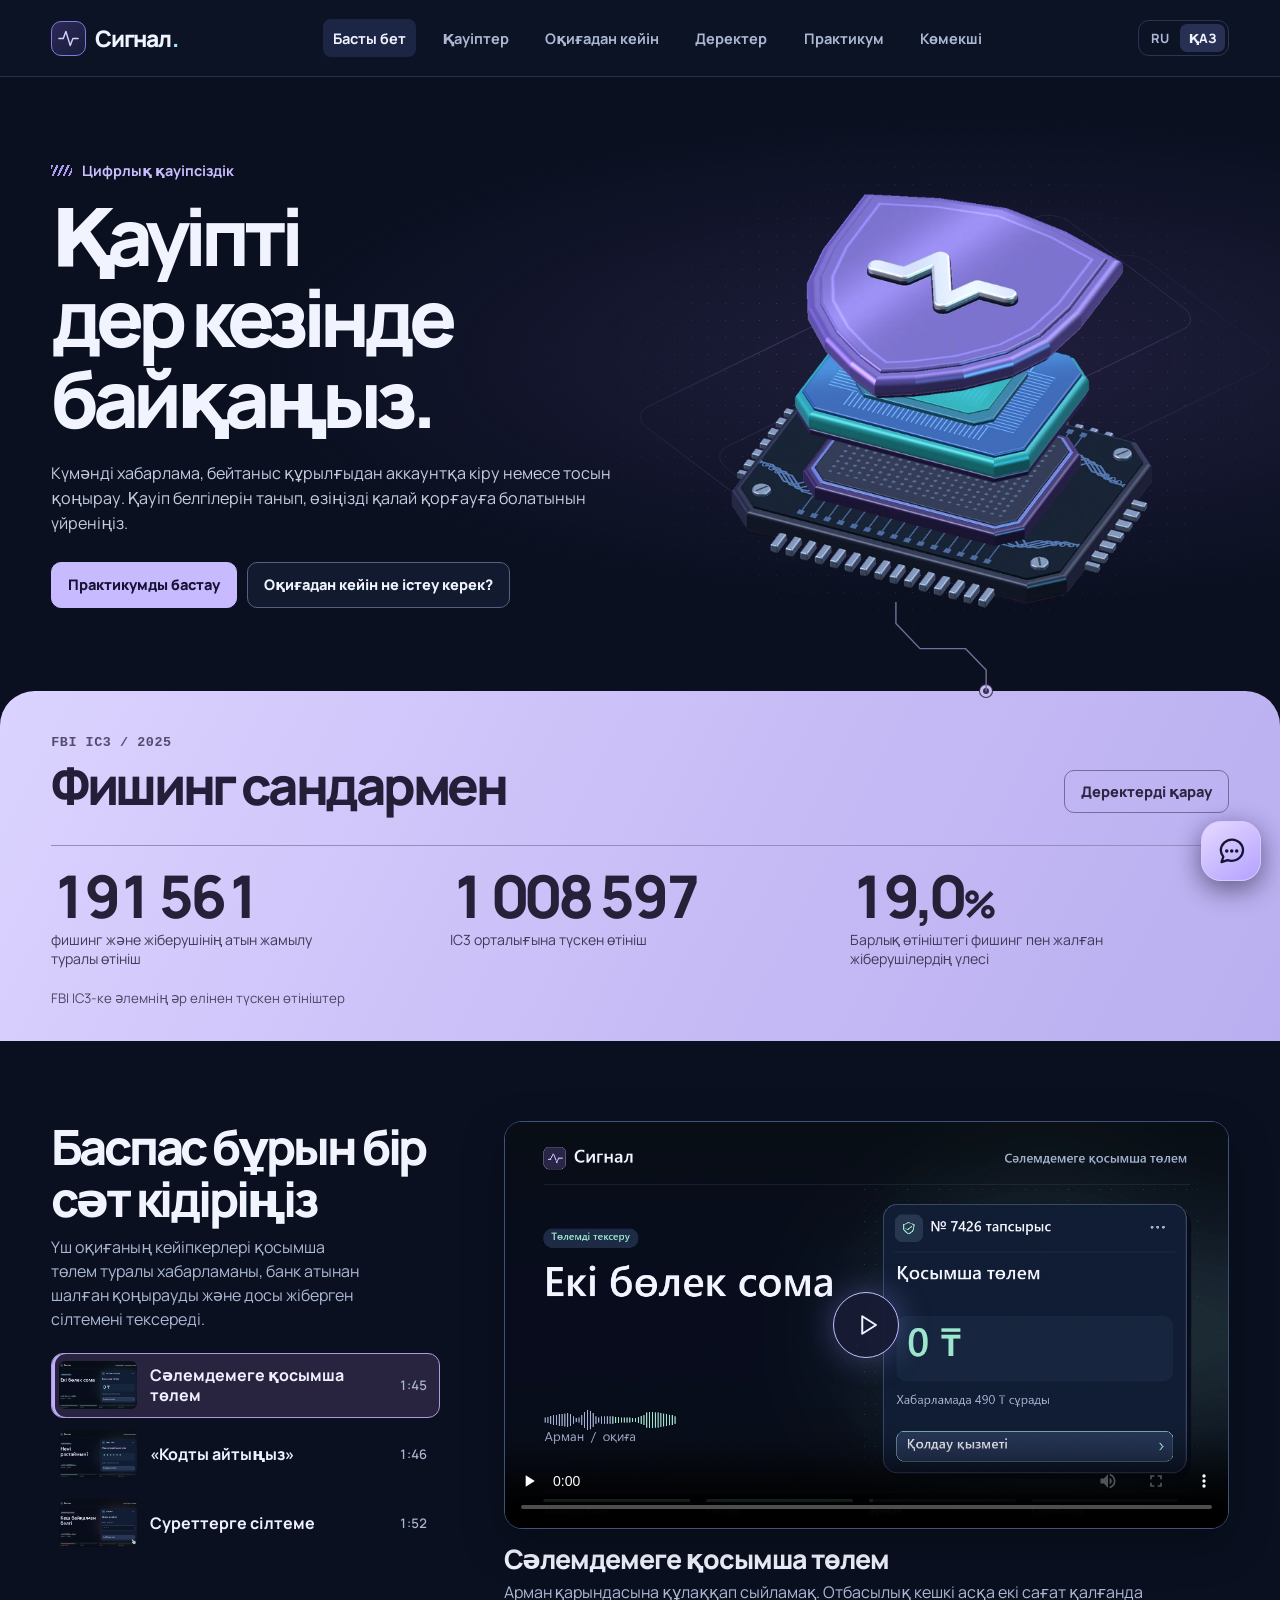
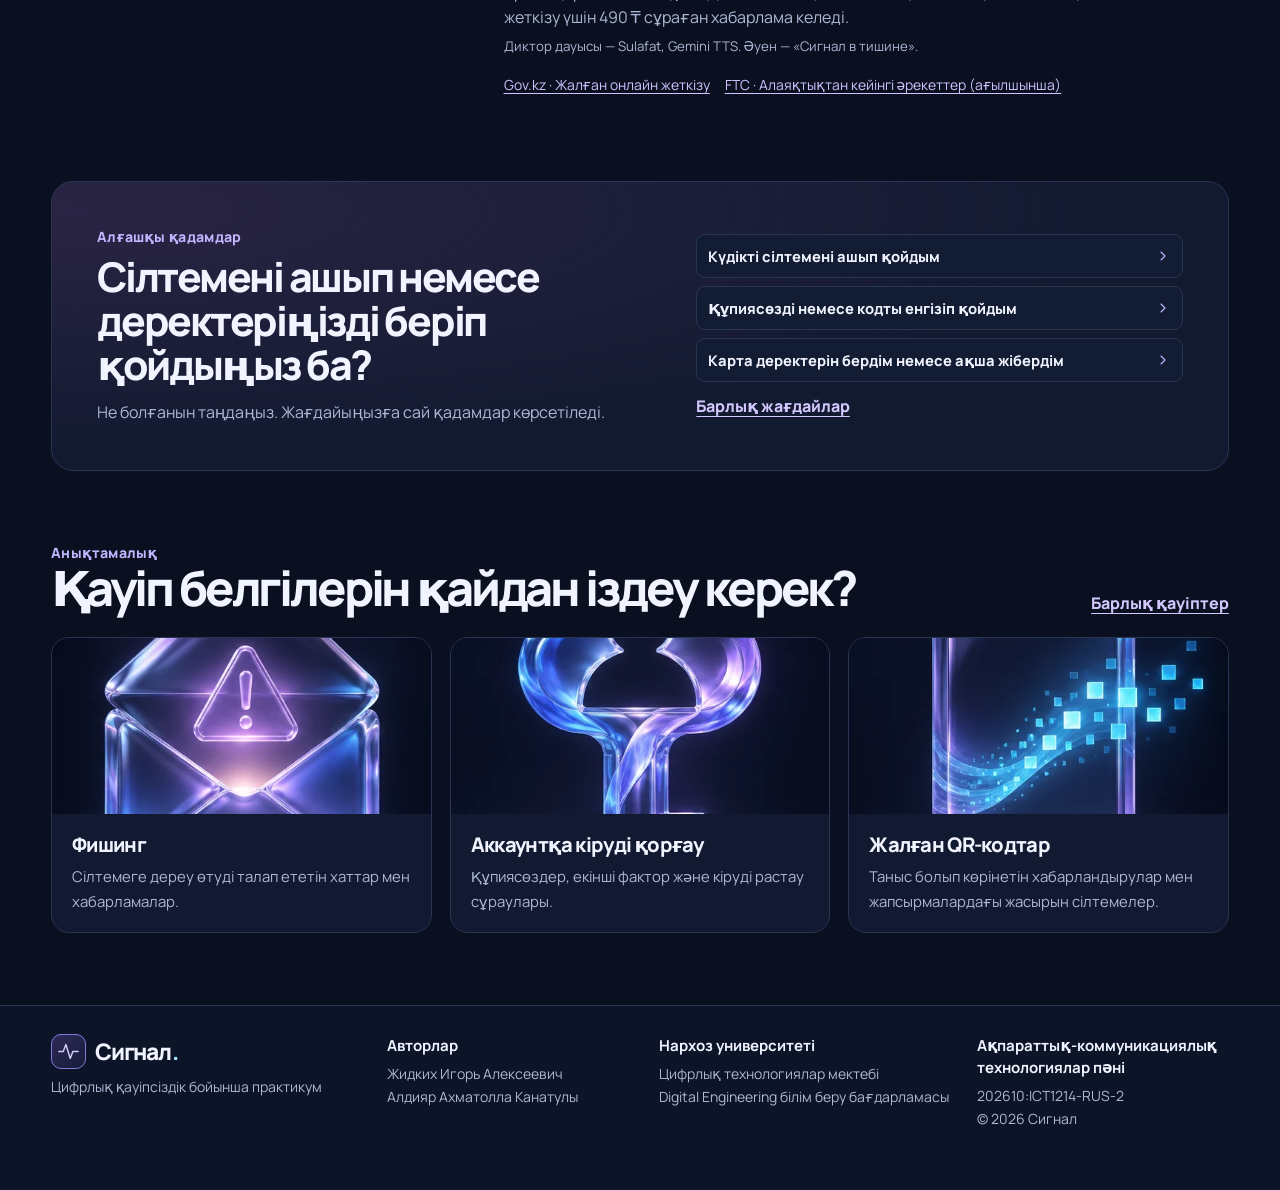
==== commit c76a3983: "Route public bilingual chat through the protected Gemini service" ====
--- a/kk/index.html
+++ b/kk/index.html
@@ -1 +1 @@
-<!doctype html><html lang="kk"><head><meta charset="utf-8"><meta http-equiv="Content-Security-Policy" content="default-src 'self'; script-src 'self'; style-src 'self'; img-src 'self'; media-src 'self'; font-src 'self'; connect-src 'none'; frame-src 'none'; object-src 'none'; base-uri 'none'; form-action 'none'"><meta name="referrer" content="strict-origin-when-cross-origin"><meta name="viewport" content="width=device-width, initial-scale=1"><meta name="description" content="Күнделікті өмірдегі цифрлық қауіпсіздік"><link rel="alternate" hreflang="ru" href="../index.html"><link rel="alternate" hreflang="kk" href="index.html"><meta name="theme-color" content="#0a1020"><title>Басты бет · Сигнал</title><link rel="icon" sizes="16x16 32x32 48x48 64x64" href="../assets/signal-mark.ico"><link rel="icon" sizes="180x180" type="image/png" href="../assets/signal-mark.png"><link rel="apple-touch-icon" href="../assets/signal-mark.png"><link rel="stylesheet" href="../style.css"><link rel="stylesheet" href="../assets/navigation.css"><link rel="stylesheet" href="../assets/home.css"><script defer src="../classifier.js"></script><script defer src="content.js"></script><script defer src="../language.js"></script><script defer src="app.js"></script><script defer src="../official-sites.js"></script><script defer src="../site-navigation.js"></script><script defer src="../case-advice.js"></script><script defer src="../chat.js?v=case1"></script><script defer src="../hero.js"></script></head><body data-page="index"><a class="skip" href="#main">Негізгі мазмұнға өту</a><header class="top"><div class="wrap top-inner"><a class="brand" href="index.html" aria-label="Сигнал, басты бет"><span class="brand-mark"><svg aria-hidden="true" viewBox="0 0 24 24" fill="none" stroke="currentColor" stroke-width="1.6" stroke-linecap="round" stroke-linejoin="round"><path d="M1 12h5l3-8 5 16 3-8h6"/></svg></span>Сигнал<span class="brand-period">.</span></a><nav aria-label="Негізгі мәзір"><a href="index.html" aria-current="page">Басты бет</a><a href="guide.html">Қауіптер</a><a href="response.html">Оқиғадан кейін</a><a href="data.html">Деректер</a><a href="lab.html">Практикум</a><a href="assistant.html">Көмекші</a></nav><div class="locale-switch" role="group" aria-label="Тілді таңдау"><a class="locale-option" hreflang="ru" lang="ru" href="../index.html" aria-label="Русский">RU</a><a class="locale-option" hreflang="kk" lang="kk" href="index.html" aria-label="Қазақша" aria-current="true">ҚАЗ</a></div></div></header><main id="main"><div class="home-sequence"><section class="home-opening" aria-labelledby="hero-title"><div class="wrap opening-layout"><div class="opening-copy"><div class="chapter-label"><span aria-hidden="true"></span>Цифрлық қауіпсіздік</div><h1 id="hero-title"><span class="word-mask"><span>Қауіпті</span></span> <span class="word-mask"><span>дер кезінде байқаңыз.</span></span></h1><p>Күмәнді хабарлама, бейтаныс құрылғыдан аккаунтқа кіру немесе тосын қоңырау. Қауіп белгілерін танып, өзіңізді қалай қорғауға болатынын үйреніңіз.</p><div class="actions"><a class="button primary" href="lab.html">Практикумды бастау</a><a class="button ghost" href="response.html">Оқиғадан кейін не істеу керек?</a></div></div><div id="hero-visual" class="receiver" aria-hidden="true"><div class="receiver-field"></div><div class="receiver-stack"><img class="receiver-base" src="../assets/receiver-base.webp" alt="" width="940" height="680" decoding="async"><img class="receiver-core" src="../assets/receiver-core.webp" alt="" width="940" height="680" decoding="async"><img class="receiver-shield" src="../assets/receiver-shield.webp" alt="" width="940" height="680" decoding="async" fetchpriority="high"></div></div></div></section><section class="signal-readout" aria-labelledby="readout-title"><div class="readout-wire" aria-hidden="true"><svg viewBox="0 0 106 96" preserveAspectRatio="none" fill="none"><path pathLength="1" d="M2 0v23l27 27h51l23 23v23"/><path class="beam" pathLength="1" d="M2 0v23l27 27h51l23 23v23"/></svg></div><div class="wrap readout-body"><div class="readout-head"><div><p class="readout-source">FBI IC3 / 2025</p><h2 id="readout-title">Фишинг сандармен</h2></div><a class="button ghost" href="data.html">Деректерді қарау</a></div><dl class="readout-numbers"><div><dt>фишинг және жіберушінің атын жамылу туралы өтініш</dt><dd>191 561</dd></div><div><dt>IC3 орталығына түскен өтініш</dt><dd>1 008 597</dd></div><div><dt>Барлық өтініштегі фишинг пен жалған жіберушілердің үлесі</dt><dd>19,0<span>%</span></dd></div></dl><p class="readout-note">FBI IC3-ке әлемнің әр елінен түскен өтініштер</p></div></section></div><div class="wrap home-sections"><section class="film-section stories" id="film" aria-labelledby="film-title"><div class="story-sidebar"><h2 id="film-title">Баспас бұрын бір сәт кідіріңіз</h2><p class="story-deck">Үш оқиғаның кейіпкерлері қосымша төлем туралы хабарламаны, банк атынан шалған қоңырауды және досы жіберген сілтемені тексереді.</p><nav class="story-menu" aria-label="Бейнеоқиғаны таңдау"><a class="story-select" href="#film-delivery"><img src="../assets/film-poster-kk.webp?v=14" alt="" width="88" height="52" loading="lazy"><span>Сәлемдемеге қосымша төлем</span><small>1:45</small></a><a class="story-select" href="#film-code"><img src="../assets/code-poster-kk.webp?v=14" alt="" width="88" height="52" loading="lazy"><span>«Кодты айтыңыз»</span><small>1:46</small></a><a class="story-select" href="#film-link"><img src="../assets/link-poster-kk.webp?v=14" alt="" width="88" height="52" loading="lazy"><span>Суреттерге сілтеме</span><small>1:52</small></a></nav></div><div class="story-stage"><article class="story-episode" id="film-delivery" aria-labelledby="film-delivery-title"><figure class="film-player"><div class="video-frame"><video controls playsinline preload="none" poster="../assets/film-poster-kk.webp?v=14" aria-label="Сәлемдемеге қосымша төлем" data-captions="[[0,3.015,&quot;Үстел үстінде бос сыйлық қорабы жатыр.&quot;],[3.115,6.695,&quot;Арман қарындасына алған құлаққапты бүгін алып кетпек.&quot;],[6.775,9.279,&quot;Отбасылық кешкі асқа екі сағат қалды.&quot;],[9.325,11.175,&quot;Телефоны дір ете қалды.&quot;],[11.245,13.309,&quot;«Сәлемдеме кідірді.&quot;],[13.345,16.704,&quot;Кешкі алтыға дейін төрт жүз тоқсан теңге төлеңіз».&quot;],[16.765,20.6,&quot;Расында да тапсырыс күтіп отырған Арман сілтемені баспақ болады.&quot;],[20.605,22.477,&quot;Сұраған ақшасы көп емес.&quot;],[22.525,25.282,&quot;Бірақ бейтаныс нөмірден неге жазып отыр?&quot;],[25.435,28.925,&quot;Хабарламада тапсырыс нөмірі де, дүкеннің атауы да жоқ.&quot;],[29.035,30.95,&quot;Тек мерзімі көрсетілген.&quot;],[30.95,34.265,&quot;Арман қолын тартып алып, хабарламаны жабады.&quot;],[34.285,39.693,&quot;Телефонның негізгі экранынан тапсырыс берген қосымшасын өзі тауып ашады.&quot;],[39.805,41.768,&quot;Тізімде екі сәлемдеме бар екен.&quot;],[41.845,46.908,&quot;Арман бүгінгі тапсырысты таңдап, тауардың атауы мен алу пунктін тексереді.&quot;],[46.915,48.775,&quot;Іздеген құлаққабы осы.&quot;],[49.105,51.035,&quot;Тапсырыста «Төленді» деп тұр.&quot;],[51.265,53.193,&quot;Қосымша төлем нөл теңге.&quot;],[53.245,56.365,&quot;Ал хабарламада төрт жүз тоқсан теңге сұраған еді.&quot;],[56.515,58.523,&quot;Екі сома сәйкес келмейді.&quot;],[58.525,62.595,&quot;Арман тапсырыс бетінен қолдау қызметінің чатын ашады.&quot;],[62.665,64.536,&quot;Қосымша ақы керек пе деп сұрайды.&quot;],[64.536,69.881,&quot;Оператор тапсырыстың төленгенін, оны алып кетуге болатынын растайды.&quot;],[69.925,72.963,&quot;Арман күмәнді хабарламаны спам деп белгілейді.&quot;],[72.963,77.185,&quot;Кешке қарындасы қорапты ашып, жаңа құлаққабын киіп көреді.&quot;],[77.245,79.445,&quot;Арман әлгі сілтемеге кірген жоқ.&quot;],[79.645,83.235,&quot;Ал карта деректерін енгізіп қойған адам не істейді?&quot;],[83.245,90.525,&quot;Банктің ресми қосымшасы арқылы немесе картаның артындағы нөмірге қоңырау шалып, бірден хабарласқан жөн.&quot;],[90.685,93.298,&quot;Төлем мәліметтерін сақтап қойыңыз.&quot;],[93.325,99.355,&quot;Хабарлама тезірек төлеуді талап етсе, тапсырыс берген қосымшаны өзіңіз ашыңыз.&quot;],[99.415,103.735,&quot;Тауарды, жеткізу күйін және нақты соманы сол жерден тексеруге болады.&quot;]]"><source src="../assets/pause-before-click-kk.mp4?v=14" type="video/mp4"><a href="../assets/pause-before-click-kk.mp4?v=14">Бейнені ашу</a></video><button class="film-start" type="button" aria-label="Сәлемдемеге қосымша төлем бейнесін ойнату" hidden><svg aria-hidden="true" viewBox="0 0 24 24" fill="none" stroke="currentColor" stroke-width="1.6" stroke-linecap="round" stroke-linejoin="round"><path d="m9 5 11 7-11 7z"/></svg></button></div></figure><h3 id="film-delivery-title">Сәлемдемеге қосымша төлем</h3><p class="story-intro">Арман қарындасына құлаққап сыйламақ. Отбасылық кешкі асқа екі сағат қалғанда жеткізу үшін 490 ₸ сұраған хабарлама келеді.</p><p class="film-credit">Диктор дауысы — Sulafat, Gemini TTS. Әуен — «Сигнал в тишине».</p><p class="sources"><a href="https://www.gov.kz/situations/733/1743?lang=kk">Gov.kz · Жалған онлайн жеткізу</a><a href="https://consumer.ftc.gov/articles/what-do-if-you-were-scammed">FTC · Алаяқтықтан кейінгі әрекеттер (ағылшынша)</a></p></article><article class="story-episode" id="film-code" aria-labelledby="film-code-title"><figure class="film-player"><div class="video-frame"><video controls playsinline preload="none" poster="../assets/code-poster-kk.webp?v=14" aria-label="«Кодты айтыңыз»" data-captions="[[0,2.985,&quot;Алина сабақтан шығып, автобус күтіп тұр.&quot;],[3.085,5.703,&quot;Бейтаныс нөмір қоңырау шалды.&quot;],[5.725,10.8,&quot;Сөйлеген адамның дауысы сабырлы, ар жақтан пернетақтаның тықылы естіледі.&quot;],[10.8,13.676,&quot;Ол өзін банк қызметкерімін деп таныстырады.&quot;],[13.676,19.945,&quot;Ол Алинаның атын атап, біреу оның картасынан жиырма сегіз мың теңге аударып жатқанын айтады.&quot;],[20.005,21.718,&quot;Тұтқаны қоймауын сұрайды.&quot;],[21.745,22.97,&quot;«Қазір код келеді.&quot;],[22.975,25.929,&quot;Кодты айтсаңыз, аударымды тоқтатамын».&quot;],[25.945,28.52,&quot;Дәл сол сәтте хабарлама келеді.&quot;],[28.525,31.52,&quot;Қоңырау шалған адамның сөзі рас сияқты.&quot;],[31.585,34.119,&quot;Алина хабарламаны соңына дейін оқиды.&quot;],[34.225,37.249,&quot;Мәтінде жаңа құрылғыдан кіру туралы жазылған.&quot;],[37.255,39.685,&quot;Ақша аударымын тоқтату жайлы бір сөз жоқ.&quot;],[39.805,42.555,&quot;Алина басқа құрылғыдан кірген жоқ.&quot;],[42.775,46.735,&quot;Қоңырау шалған адам «Бірнеше секунд қана қалды» деп асықтырады.&quot;],[46.765,49.64,&quot;Алина кодты айтпастан қызыл түймені басады.&quot;],[49.645,51.48,&quot;Байланыс үзілді.&quot;],[51.565,56.325,&quot;Ол телефонның негізгі экранынан әдетте қолданатын банк қосымшасын ашады.&quot;],[56.395,60.315,&quot;Соңғы операциялардың ішінде айтылған сомаға жасалған аударым жоқ.&quot;],[60.445,63.983,&quot;Бірақ операциялар тізімін қарау жеткіліксіз.&quot;],[63.983,68.44,&quot;Алина қосымшаның ішіндегі қолдау чатын ашып, қоңыраудың уақытын жазады.&quot;],[68.455,70.332,&quot;Қандай код сұрағанын түсіндіреді.&quot;],[70.332,74.715,&quot;Қолдау қызметі аккаунт ашылған құрылғыларды тексеруді ұсынады.&quot;],[74.755,76.845,&quot;Тізімде өзінің телефоны ғана бар.&quot;],[77.005,79.475,&quot;Бір реттік кодты да ешкімге берген жоқ.&quot;],[79.645,85.078,&quot;Егер кодты айтып қойсаңыз, кідірмей банкке ресми арна арқылы хабарласыңыз.&quot;],[85.078,91.875,&quot;Код қандай әрекетке арналғанын түсіндіріп, аккаунтты қорғауды және операцияларды тексеруді сұраңыз.&quot;],[91.885,94.444,&quot;Алина автобусына үлгереді.&quot;],[94.465,99.427,&quot;Есінде қалғаны әлгі адамның дауысы емес, кодтың үстіндегі жазу.&quot;],[99.625,102.425,&quot;Кодтың қандай әрекетті растайтынын оқыңыз.&quot;],[102.445,104.88,&quot;Оны қоңырау шалған адамға айтпаңыз.&quot;]]"><source src="../assets/never-share-code-kk.mp4?v=14" type="video/mp4"><a href="../assets/never-share-code-kk.mp4?v=14">Бейнені ашу</a></video><button class="film-start" type="button" aria-label="«Кодты айтыңыз» бейнесін ойнату" hidden><svg aria-hidden="true" viewBox="0 0 24 24" fill="none" stroke="currentColor" stroke-width="1.6" stroke-linecap="round" stroke-linejoin="round"><path d="m9 5 11 7-11 7z"/></svg></button></div></figure><h3 id="film-code-title">«Кодты айтыңыз»</h3><p class="story-intro">Алинаға банк атынан қоңырау шалып, 28 000 ₸ аударылып жатқанын айтады. Ол кодтың үстіндегі мәтінді оқып үлгереді.</p><p class="film-credit">Диктор дауысы — Sulafat, Gemini TTS. Әуен — «Сигнал в тишине».</p><p class="sources"><a href="https://nationalbank.kz/kz/news/informacionnye-soobshcheniya/20489">Қазақстан Ұлттық Банкі · Телефон алаяқтығы</a><a href="https://www.gov.kz/situations/733/1743?lang=kk">Gov.kz · Өзіңізді алаяқтардан қалай қорғауға болады</a></p></article><article class="story-episode" id="film-link" aria-labelledby="film-link-title"><figure class="film-player"><div class="video-frame"><video controls playsinline preload="none" poster="../assets/link-poster-kk.webp?v=14" aria-label="Суреттерге сілтеме" data-captions="[[0,4.155,&quot;Жексенбідегі жүгіруден кейін Марат ортақ суреттерді күтіп жүр.&quot;],[4.285,7.385,&quot;Чатқа танысының атынан хабарлама түседі.&quot;],[7.405,9.1,&quot;«Мынау біздің альбом.&quot;],[9.115,11.42,&quot;Үшінші суретте сен барсың».&quot;],[11.545,13.851,&quot;Аты да, суреті де таныс.&quot;],[13.945,15.525,&quot;Марат шақыруды ашады.&quot;],[15.595,20.355,&quot;Бірақ фотолардың орнына электрондық пошта арқылы кіруді сұрайтын бет шығады.&quot;],[20.365,24.845,&quot;Марат құпиясөзін енгізіп, «Альбомды ашу» түймесін басады.&quot;],[24.925,28.646,&quot;Жолдағы нүктелер құпиясөзді экранда ғана жасырады.&quot;],[28.675,30.932,&quot;Енгізілген дерек сайтқа жетіп үлгерді.&quot;],[30.932,32.205,&quot;Экран бос.&quot;],[32.335,33.915,&quot;Бірде-бір сурет жоқ.&quot;],[34.135,39.596,&quot;Енді ғана Марат беттің мекенжайы өзі білетін сервистікінен өзгеше екенін байқайды.&quot;],[39.596,42.048,&quot;Құпиясөзді қайта енгізбейді.&quot;],[42.055,46.251,&quot;Марат бетті жауып, телефонынан пошта қосымшасын өзі ашады.&quot;],[46.345,50.547,&quot;Поштасына әлі де кіре алатынын көріп, қауіпсіздік бөліміне өтеді.&quot;],[50.665,55.137,&quot;Алдымен пошта құпиясөзін бұрын қолданбаған жаңа құпиясөзге ауыстырады.&quot;],[55.137,57.053,&quot;Ескісін басқа жерде пайдаланбаған екен.&quot;],[57.085,61.172,&quot;Сондықтан өзге аккаунттардың құпиясөзін ауыстырудың қажеті болмады.&quot;],[61.172,64.241,&quot;Содан соң белсенді сеанстарды қарайды.&quot;],[64.255,66.415,&quot;Тізімде бейтаныс браузер бар.&quot;],[66.625,71.158,&quot;Марат басқа сеанстарды аяқтап, қалпына келтіру мекенжайын тексереді.&quot;],[71.158,73.395,&quot;Екі сатылы растауды қосады.&quot;],[73.465,78.54,&quot;Содан кейін ғана досына бұрыннан сақталған нөмір арқылы қоңырау шалады.&quot;],[78.595,81.4,&quot;Досы таң қалып, «Мен ештеңе жіберген жоқпын» дейді.&quot;],[81.4,85.305,&quot;Екеуі чаттағыларға ескерту жазады.&quot;],[85.375,89.422,&quot;Кешке досы шын фотоларды чаттың өзіне жібереді.&quot;],[89.455,93.758,&quot;Марат мәре сызығынан өтіп бара жатқан өзін көріп, күлімсірейді.&quot;],[93.758,96.795,&quot;Бөтен сайтқа кірудің еш қажеті болмады.&quot;],[96.835,104.282,&quot;Суретке арналған сілтеме пошта құпиясөзін сұраса, алдымен жіберген адамға басқа жолмен хабарласыңыз.&quot;],[104.282,110.66,&quot;Ал құпиясөзді енгізіп қойсаңыз, аккаунтты қалпына келтіруді ресми пошта қызметінен бастаңыз.&quot;]]"><source src="../assets/photo-link-kk.mp4?v=14" type="video/mp4"><a href="../assets/photo-link-kk.mp4?v=14">Бейнені ашу</a></video><button class="film-start" type="button" aria-label="Суреттерге сілтеме бейнесін ойнату" hidden><svg aria-hidden="true" viewBox="0 0 24 24" fill="none" stroke="currentColor" stroke-width="1.6" stroke-linecap="round" stroke-linejoin="round"><path d="m9 5 11 7-11 7z"/></svg></button></div></figure><h3 id="film-link-title">Суреттерге сілтеме</h3><p class="story-intro">Жарыстан кейін Маратқа досының атынан «ортақ альбом» келеді. Суреттер жоқ, бірақ Марат пошта құпиясөзін енгізіп үлгерді.</p><p class="film-credit">Диктор дауысы — Sulafat, Gemini TTS. Әуен — «Сигнал в тишине».</p><p class="sources"><a href="https://consumer.ftc.gov/articles/how-recognize-avoid-phishing-scams">FTC · Фишингті қалай тануға болады (ағылшынша)</a><a href="https://consumer.ftc.gov/articles/how-recover-your-hacked-email-or-social-media-account">FTC · Поштаға кіруді қалпына келтіру (ағылшынша)</a></p></article></div></section><section class="home-response"><div><div class="kicker">Алғашқы қадамдар</div><h2>Сілтемені ашып немесе деректеріңізді беріп қойдыңыз ба?</h2><p>Не болғанын таңдаңыз. Жағдайыңызға сай қадамдар көрсетіледі.</p></div><div class="home-response-links"><a class="response-link" href="response.html#link">Күдікті сілтемені ашып қойдым<svg aria-hidden="true" viewBox="0 0 24 24" fill="none" stroke="currentColor" stroke-width="1.6" stroke-linecap="round" stroke-linejoin="round"><path d="m6 9 6 6 6-6"/></svg></a><a class="response-link" href="response.html#account">Құпиясөзді немесе кодты енгізіп қойдым<svg aria-hidden="true" viewBox="0 0 24 24" fill="none" stroke="currentColor" stroke-width="1.6" stroke-linecap="round" stroke-linejoin="round"><path d="m6 9 6 6 6-6"/></svg></a><a class="response-link" href="response.html#payment">Карта деректерін бердім немесе ақша жібердім<svg aria-hidden="true" viewBox="0 0 24 24" fill="none" stroke="currentColor" stroke-width="1.6" stroke-linecap="round" stroke-linejoin="round"><path d="m6 9 6 6 6-6"/></svg></a><a class="text-link" href="response.html">Барлық жағдайлар</a></div></section><section class="home-guide"><div class="section-title"><div><div class="kicker">Анықтамалық</div><h2>Қауіп белгілерін қайдан іздеу керек?</h2></div><a class="text-link" href="guide.html">Барлық қауіптер</a></div><div class="feature-grid"><a class="feature" href="guide.html#phishing"><img src="../assets/mail.webp" alt="" loading="lazy" width="510" height="700"><div><h3>Фишинг</h3><p>Сілтемеге дереу өтуді талап ететін хаттар мен хабарламалар.</p></div></a><a class="feature" href="guide.html#mfa"><img src="../assets/key.webp" alt="" loading="lazy" width="510" height="700"><div><h3>Аккаунтқа кіруді қорғау</h3><p>Құпиясөздер, екінші фактор және кіруді растау сұраулары.</p></div></a><a class="feature" href="guide.html#qr"><img src="../assets/device.webp" alt="" loading="lazy" width="510" height="700"><div><h3>Жалған QR-кодтар</h3><p>Таныс болып көрінетін хабарландырулар мен жапсырмалардағы жасырын сілтемелер.</p></div></a></div></section></div></main><footer class="footer"><div class="wrap footer-grid"><div><a class="brand" href="index.html" aria-label="Сигнал, басты бет"><span class="brand-mark"><svg aria-hidden="true" viewBox="0 0 24 24" fill="none" stroke="currentColor" stroke-width="1.6" stroke-linecap="round" stroke-linejoin="round"><path d="M1 12h5l3-8 5 16 3-8h6"/></svg></span>Сигнал<span class="brand-period">.</span></a><p>Цифрлық қауіпсіздік бойынша практикум</p></div><div><strong>Авторлар</strong><p>Жидких Игорь Алексеевич<br>Алдияр Ахматолла Канатулы</p></div><div><strong>Нархоз университеті</strong><p>Цифрлық технологиялар мектебі<br>Digital Engineering білім беру бағдарламасы</p></div><div><strong>Ақпараттық-коммуникациялық технологиялар пәні</strong><p>202610:ICT1214-RUS-2<br>© 2026 Сигнал</p></div></div></footer><button class="chat-launcher" type="button" data-chat-open hidden aria-label="Көмекшіні ашу" title="Көмекшіні ашу" aria-haspopup="dialog" aria-controls="chat-dialog" aria-expanded="false"><svg aria-hidden="true" viewBox="0 0 24 24" fill="none" stroke="currentColor" stroke-width="1.6" stroke-linecap="round" stroke-linejoin="round"><path d="M20.5 11.4a7.8 7.8 0 0 1-8 7.5 9 9 0 0 1-2.9-.5l-4.3 1.4 1.3-3.8a7.2 7.2 0 0 1-1.8-4.6 7.9 7.9 0 0 1 8-7.5 7.8 7.8 0 0 1 7.7 7.5Z"/><path d="M9 12h.01m3.5 0h.01m3.5 0h.01" stroke-width="2.5"/></svg></button><dialog class="chat-dialog" id="chat-dialog" aria-labelledby="chat-title"><div class="chat"><header class="chat-header"><div class="brand-mark"><svg aria-hidden="true" viewBox="0 0 24 24" fill="none" stroke="currentColor" stroke-width="1.6" stroke-linecap="round" stroke-linejoin="round"><path d="M1 12h5l3-8 5 16 3-8h6"/></svg></div><div><strong id="chat-title">Сигнал көмекшісі</strong><span id="mode">Анықтамалық режимі</span></div><button class="chip" id="reset-chat" type="button">Тазалау</button><button class="icon-button chat-resize" type="button" aria-label="Чат терезесін кеңейту" title="Чат терезесін кеңейту"><svg aria-hidden="true" viewBox="0 0 24 24" fill="none" stroke="currentColor" stroke-width="1.6" stroke-linecap="round" stroke-linejoin="round"><path d="M14 4h6v6m0-6-7 7M10 20H4v-6m0 6 7-7"/></svg><svg aria-hidden="true" viewBox="0 0 24 24" fill="none" stroke="currentColor" stroke-width="1.6" stroke-linecap="round" stroke-linejoin="round"><path d="M20 4l-7 7m0-6v6h6M4 20l7-7m0 6v-6H5"/></svg></button><button class="icon-button chat-close" type="button" data-chat-close aria-label="Чатты жабу"><svg aria-hidden="true" viewBox="0 0 24 24" fill="none" stroke="currentColor" stroke-width="1.6" stroke-linecap="round" stroke-linejoin="round"><path d="m6 6 12 12M6 18 18 6"/></svg></button></header><div class="messages" id="messages" role="log" aria-label="Әңгіме" aria-live="polite" tabindex="0"></div><div class="quick" aria-label="Сұрақ үлгілері"><button class="chip" type="button">Фишингті қалай тануға болады?</button><button class="chip" type="button">2FA деген не?</button><button class="chip" type="button">Шотымнан рұқсатымсыз ақша алынса, не істеймін?</button></div><form id="chat-form"><label class="visually-hidden" for="question">Сұрағыңыз</label><input id="question" placeholder="Сұрағыңызды жазыңыз…" autocomplete="off" maxlength="1200" required><button class="send primary" aria-label="Сұрақты жіберу" type="submit"><svg aria-hidden="true" viewBox="0 0 24 24" fill="none" stroke="currentColor" stroke-width="1.6" stroke-linecap="round" stroke-linejoin="round"><path d="M12 19V5M6 11l6-6 6 6"/></svg></button></form><p class="chat-note">Құпиясөздерді, растау кодтарын және дербес деректерді енгізбеңіз. <a class="about-chat" href="assistant.html">Көмекші туралы</a></p></div></dialog></body></html>+<!doctype html><html lang="kk"><head><meta charset="utf-8"><meta http-equiv="Content-Security-Policy" content="default-src 'self'; script-src 'self'; style-src 'self'; img-src 'self'; media-src 'self'; font-src 'self'; connect-src https://signal-narxoz-assistant.razezxc111.chatgpt.site; frame-src 'none'; object-src 'none'; base-uri 'none'; form-action 'none'"><meta name="signal-assistant-origin" content="https://signal-narxoz-assistant.razezxc111.chatgpt.site"><meta name="referrer" content="strict-origin-when-cross-origin"><meta name="viewport" content="width=device-width, initial-scale=1"><meta name="description" content="Күнделікті өмірдегі цифрлық қауіпсіздік"><link rel="alternate" hreflang="ru" href="../index.html"><link rel="alternate" hreflang="kk" href="index.html"><meta name="theme-color" content="#0a1020"><title>Басты бет · Сигнал</title><link rel="icon" sizes="16x16 32x32 48x48 64x64" href="../assets/signal-mark.ico"><link rel="icon" sizes="180x180" type="image/png" href="../assets/signal-mark.png"><link rel="apple-touch-icon" href="../assets/signal-mark.png"><link rel="stylesheet" href="../style.css"><link rel="stylesheet" href="../assets/navigation.css"><link rel="stylesheet" href="../assets/home.css"><script defer src="../classifier.js"></script><script defer src="content.js"></script><script defer src="../language.js"></script><script defer src="app.js"></script><script defer src="../official-sites.js"></script><script defer src="../site-navigation.js"></script><script defer src="../case-advice.js"></script><script defer src="../chat.js?v=public-gemini1"></script><script defer src="../hero.js"></script></head><body data-page="index"><a class="skip" href="#main">Негізгі мазмұнға өту</a><header class="top"><div class="wrap top-inner"><a class="brand" href="index.html" aria-label="Сигнал, басты бет"><span class="brand-mark"><svg aria-hidden="true" viewBox="0 0 24 24" fill="none" stroke="currentColor" stroke-width="1.6" stroke-linecap="round" stroke-linejoin="round"><path d="M1 12h5l3-8 5 16 3-8h6"/></svg></span>Сигнал<span class="brand-period">.</span></a><nav aria-label="Негізгі мәзір"><a href="index.html" aria-current="page">Басты бет</a><a href="guide.html">Қауіптер</a><a href="response.html">Оқиғадан кейін</a><a href="data.html">Деректер</a><a href="lab.html">Практикум</a><a href="assistant.html">Көмекші</a></nav><div class="locale-switch" role="group" aria-label="Тілді таңдау"><a class="locale-option" hreflang="ru" lang="ru" href="../index.html" aria-label="Русский">RU</a><a class="locale-option" hreflang="kk" lang="kk" href="index.html" aria-label="Қазақша" aria-current="true">ҚАЗ</a></div></div></header><main id="main"><div class="home-sequence"><section class="home-opening" aria-labelledby="hero-title"><div class="wrap opening-layout"><div class="opening-copy"><div class="chapter-label"><span aria-hidden="true"></span>Цифрлық қауіпсіздік</div><h1 id="hero-title"><span class="word-mask"><span>Қауіпті</span></span> <span class="word-mask"><span>дер кезінде байқаңыз.</span></span></h1><p>Күмәнді хабарлама, бейтаныс құрылғыдан аккаунтқа кіру немесе тосын қоңырау. Қауіп белгілерін танып, өзіңізді қалай қорғауға болатынын үйреніңіз.</p><div class="actions"><a class="button primary" href="lab.html">Практикумды бастау</a><a class="button ghost" href="response.html">Оқиғадан кейін не істеу керек?</a></div></div><div id="hero-visual" class="receiver" aria-hidden="true"><div class="receiver-field"></div><div class="receiver-stack"><img class="receiver-base" src="../assets/receiver-base.webp" alt="" width="940" height="680" decoding="async"><img class="receiver-core" src="../assets/receiver-core.webp" alt="" width="940" height="680" decoding="async"><img class="receiver-shield" src="../assets/receiver-shield.webp" alt="" width="940" height="680" decoding="async" fetchpriority="high"></div></div></div></section><section class="signal-readout" aria-labelledby="readout-title"><div class="readout-wire" aria-hidden="true"><svg viewBox="0 0 106 96" preserveAspectRatio="none" fill="none"><path pathLength="1" d="M2 0v23l27 27h51l23 23v23"/><path class="beam" pathLength="1" d="M2 0v23l27 27h51l23 23v23"/></svg></div><div class="wrap readout-body"><div class="readout-head"><div><p class="readout-source">FBI IC3 / 2025</p><h2 id="readout-title">Фишинг сандармен</h2></div><a class="button ghost" href="data.html">Деректерді қарау</a></div><dl class="readout-numbers"><div><dt>фишинг және жіберушінің атын жамылу туралы өтініш</dt><dd>191 561</dd></div><div><dt>IC3 орталығына түскен өтініш</dt><dd>1 008 597</dd></div><div><dt>Барлық өтініштегі фишинг пен жалған жіберушілердің үлесі</dt><dd>19,0<span>%</span></dd></div></dl><p class="readout-note">FBI IC3-ке әлемнің әр елінен түскен өтініштер</p></div></section></div><div class="wrap home-sections"><section class="film-section stories" id="film" aria-labelledby="film-title"><div class="story-sidebar"><h2 id="film-title">Баспас бұрын бір сәт кідіріңіз</h2><p class="story-deck">Үш оқиғаның кейіпкерлері қосымша төлем туралы хабарламаны, банк атынан шалған қоңырауды және досы жіберген сілтемені тексереді.</p><nav class="story-menu" aria-label="Бейнеоқиғаны таңдау"><a class="story-select" href="#film-delivery"><img src="../assets/film-poster-kk.webp?v=14" alt="" width="88" height="52" loading="lazy"><span>Сәлемдемеге қосымша төлем</span><small>1:45</small></a><a class="story-select" href="#film-code"><img src="../assets/code-poster-kk.webp?v=14" alt="" width="88" height="52" loading="lazy"><span>«Кодты айтыңыз»</span><small>1:46</small></a><a class="story-select" href="#film-link"><img src="../assets/link-poster-kk.webp?v=14" alt="" width="88" height="52" loading="lazy"><span>Суреттерге сілтеме</span><small>1:52</small></a></nav></div><div class="story-stage"><article class="story-episode" id="film-delivery" aria-labelledby="film-delivery-title"><figure class="film-player"><div class="video-frame"><video controls playsinline preload="none" poster="../assets/film-poster-kk.webp?v=14" aria-label="Сәлемдемеге қосымша төлем" data-captions="[[0,3.015,&quot;Үстел үстінде бос сыйлық қорабы жатыр.&quot;],[3.115,6.695,&quot;Арман қарындасына алған құлаққапты бүгін алып кетпек.&quot;],[6.775,9.279,&quot;Отбасылық кешкі асқа екі сағат қалды.&quot;],[9.325,11.175,&quot;Телефоны дір ете қалды.&quot;],[11.245,13.309,&quot;«Сәлемдеме кідірді.&quot;],[13.345,16.704,&quot;Кешкі алтыға дейін төрт жүз тоқсан теңге төлеңіз».&quot;],[16.765,20.6,&quot;Расында да тапсырыс күтіп отырған Арман сілтемені баспақ болады.&quot;],[20.605,22.477,&quot;Сұраған ақшасы көп емес.&quot;],[22.525,25.282,&quot;Бірақ бейтаныс нөмірден неге жазып отыр?&quot;],[25.435,28.925,&quot;Хабарламада тапсырыс нөмірі де, дүкеннің атауы да жоқ.&quot;],[29.035,30.95,&quot;Тек мерзімі көрсетілген.&quot;],[30.95,34.265,&quot;Арман қолын тартып алып, хабарламаны жабады.&quot;],[34.285,39.693,&quot;Телефонның негізгі экранынан тапсырыс берген қосымшасын өзі тауып ашады.&quot;],[39.805,41.768,&quot;Тізімде екі сәлемдеме бар екен.&quot;],[41.845,46.908,&quot;Арман бүгінгі тапсырысты таңдап, тауардың атауы мен алу пунктін тексереді.&quot;],[46.915,48.775,&quot;Іздеген құлаққабы осы.&quot;],[49.105,51.035,&quot;Тапсырыста «Төленді» деп тұр.&quot;],[51.265,53.193,&quot;Қосымша төлем нөл теңге.&quot;],[53.245,56.365,&quot;Ал хабарламада төрт жүз тоқсан теңге сұраған еді.&quot;],[56.515,58.523,&quot;Екі сома сәйкес келмейді.&quot;],[58.525,62.595,&quot;Арман тапсырыс бетінен қолдау қызметінің чатын ашады.&quot;],[62.665,64.536,&quot;Қосымша ақы керек пе деп сұрайды.&quot;],[64.536,69.881,&quot;Оператор тапсырыстың төленгенін, оны алып кетуге болатынын растайды.&quot;],[69.925,72.963,&quot;Арман күмәнді хабарламаны спам деп белгілейді.&quot;],[72.963,77.185,&quot;Кешке қарындасы қорапты ашып, жаңа құлаққабын киіп көреді.&quot;],[77.245,79.445,&quot;Арман әлгі сілтемеге кірген жоқ.&quot;],[79.645,83.235,&quot;Ал карта деректерін енгізіп қойған адам не істейді?&quot;],[83.245,90.525,&quot;Банктің ресми қосымшасы арқылы немесе картаның артындағы нөмірге қоңырау шалып, бірден хабарласқан жөн.&quot;],[90.685,93.298,&quot;Төлем мәліметтерін сақтап қойыңыз.&quot;],[93.325,99.355,&quot;Хабарлама тезірек төлеуді талап етсе, тапсырыс берген қосымшаны өзіңіз ашыңыз.&quot;],[99.415,103.735,&quot;Тауарды, жеткізу күйін және нақты соманы сол жерден тексеруге болады.&quot;]]"><source src="../assets/pause-before-click-kk.mp4?v=14" type="video/mp4"><a href="../assets/pause-before-click-kk.mp4?v=14">Бейнені ашу</a></video><button class="film-start" type="button" aria-label="Сәлемдемеге қосымша төлем бейнесін ойнату" hidden><svg aria-hidden="true" viewBox="0 0 24 24" fill="none" stroke="currentColor" stroke-width="1.6" stroke-linecap="round" stroke-linejoin="round"><path d="m9 5 11 7-11 7z"/></svg></button></div></figure><h3 id="film-delivery-title">Сәлемдемеге қосымша төлем</h3><p class="story-intro">Арман қарындасына құлаққап сыйламақ. Отбасылық кешкі асқа екі сағат қалғанда жеткізу үшін 490 ₸ сұраған хабарлама келеді.</p><p class="film-credit">Диктор дауысы — Sulafat, Gemini TTS. Әуен — «Сигнал в тишине».</p><p class="sources"><a href="https://www.gov.kz/situations/733/1743?lang=kk">Gov.kz · Жалған онлайн жеткізу</a><a href="https://consumer.ftc.gov/articles/what-do-if-you-were-scammed">FTC · Алаяқтықтан кейінгі әрекеттер (ағылшынша)</a></p></article><article class="story-episode" id="film-code" aria-labelledby="film-code-title"><figure class="film-player"><div class="video-frame"><video controls playsinline preload="none" poster="../assets/code-poster-kk.webp?v=14" aria-label="«Кодты айтыңыз»" data-captions="[[0,2.985,&quot;Алина сабақтан шығып, автобус күтіп тұр.&quot;],[3.085,5.703,&quot;Бейтаныс нөмір қоңырау шалды.&quot;],[5.725,10.8,&quot;Сөйлеген адамның дауысы сабырлы, ар жақтан пернетақтаның тықылы естіледі.&quot;],[10.8,13.676,&quot;Ол өзін банк қызметкерімін деп таныстырады.&quot;],[13.676,19.945,&quot;Ол Алинаның атын атап, біреу оның картасынан жиырма сегіз мың теңге аударып жатқанын айтады.&quot;],[20.005,21.718,&quot;Тұтқаны қоймауын сұрайды.&quot;],[21.745,22.97,&quot;«Қазір код келеді.&quot;],[22.975,25.929,&quot;Кодты айтсаңыз, аударымды тоқтатамын».&quot;],[25.945,28.52,&quot;Дәл сол сәтте хабарлама келеді.&quot;],[28.525,31.52,&quot;Қоңырау шалған адамның сөзі рас сияқты.&quot;],[31.585,34.119,&quot;Алина хабарламаны соңына дейін оқиды.&quot;],[34.225,37.249,&quot;Мәтінде жаңа құрылғыдан кіру туралы жазылған.&quot;],[37.255,39.685,&quot;Ақша аударымын тоқтату жайлы бір сөз жоқ.&quot;],[39.805,42.555,&quot;Алина басқа құрылғыдан кірген жоқ.&quot;],[42.775,46.735,&quot;Қоңырау шалған адам «Бірнеше секунд қана қалды» деп асықтырады.&quot;],[46.765,49.64,&quot;Алина кодты айтпастан қызыл түймені басады.&quot;],[49.645,51.48,&quot;Байланыс үзілді.&quot;],[51.565,56.325,&quot;Ол телефонның негізгі экранынан әдетте қолданатын банк қосымшасын ашады.&quot;],[56.395,60.315,&quot;Соңғы операциялардың ішінде айтылған сомаға жасалған аударым жоқ.&quot;],[60.445,63.983,&quot;Бірақ операциялар тізімін қарау жеткіліксіз.&quot;],[63.983,68.44,&quot;Алина қосымшаның ішіндегі қолдау чатын ашып, қоңыраудың уақытын жазады.&quot;],[68.455,70.332,&quot;Қандай код сұрағанын түсіндіреді.&quot;],[70.332,74.715,&quot;Қолдау қызметі аккаунт ашылған құрылғыларды тексеруді ұсынады.&quot;],[74.755,76.845,&quot;Тізімде өзінің телефоны ғана бар.&quot;],[77.005,79.475,&quot;Бір реттік кодты да ешкімге берген жоқ.&quot;],[79.645,85.078,&quot;Егер кодты айтып қойсаңыз, кідірмей банкке ресми арна арқылы хабарласыңыз.&quot;],[85.078,91.875,&quot;Код қандай әрекетке арналғанын түсіндіріп, аккаунтты қорғауды және операцияларды тексеруді сұраңыз.&quot;],[91.885,94.444,&quot;Алина автобусына үлгереді.&quot;],[94.465,99.427,&quot;Есінде қалғаны әлгі адамның дауысы емес, кодтың үстіндегі жазу.&quot;],[99.625,102.425,&quot;Кодтың қандай әрекетті растайтынын оқыңыз.&quot;],[102.445,104.88,&quot;Оны қоңырау шалған адамға айтпаңыз.&quot;]]"><source src="../assets/never-share-code-kk.mp4?v=14" type="video/mp4"><a href="../assets/never-share-code-kk.mp4?v=14">Бейнені ашу</a></video><button class="film-start" type="button" aria-label="«Кодты айтыңыз» бейнесін ойнату" hidden><svg aria-hidden="true" viewBox="0 0 24 24" fill="none" stroke="currentColor" stroke-width="1.6" stroke-linecap="round" stroke-linejoin="round"><path d="m9 5 11 7-11 7z"/></svg></button></div></figure><h3 id="film-code-title">«Кодты айтыңыз»</h3><p class="story-intro">Алинаға банк атынан қоңырау шалып, 28 000 ₸ аударылып жатқанын айтады. Ол кодтың үстіндегі мәтінді оқып үлгереді.</p><p class="film-credit">Диктор дауысы — Sulafat, Gemini TTS. Әуен — «Сигнал в тишине».</p><p class="sources"><a href="https://nationalbank.kz/kz/news/informacionnye-soobshcheniya/20489">Қазақстан Ұлттық Банкі · Телефон алаяқтығы</a><a href="https://www.gov.kz/situations/733/1743?lang=kk">Gov.kz · Өзіңізді алаяқтардан қалай қорғауға болады</a></p></article><article class="story-episode" id="film-link" aria-labelledby="film-link-title"><figure class="film-player"><div class="video-frame"><video controls playsinline preload="none" poster="../assets/link-poster-kk.webp?v=14" aria-label="Суреттерге сілтеме" data-captions="[[0,4.155,&quot;Жексенбідегі жүгіруден кейін Марат ортақ суреттерді күтіп жүр.&quot;],[4.285,7.385,&quot;Чатқа танысының атынан хабарлама түседі.&quot;],[7.405,9.1,&quot;«Мынау біздің альбом.&quot;],[9.115,11.42,&quot;Үшінші суретте сен барсың».&quot;],[11.545,13.851,&quot;Аты да, суреті де таныс.&quot;],[13.945,15.525,&quot;Марат шақыруды ашады.&quot;],[15.595,20.355,&quot;Бірақ фотолардың орнына электрондық пошта арқылы кіруді сұрайтын бет шығады.&quot;],[20.365,24.845,&quot;Марат құпиясөзін енгізіп, «Альбомды ашу» түймесін басады.&quot;],[24.925,28.646,&quot;Жолдағы нүктелер құпиясөзді экранда ғана жасырады.&quot;],[28.675,30.932,&quot;Енгізілген дерек сайтқа жетіп үлгерді.&quot;],[30.932,32.205,&quot;Экран бос.&quot;],[32.335,33.915,&quot;Бірде-бір сурет жоқ.&quot;],[34.135,39.596,&quot;Енді ғана Марат беттің мекенжайы өзі білетін сервистікінен өзгеше екенін байқайды.&quot;],[39.596,42.048,&quot;Құпиясөзді қайта енгізбейді.&quot;],[42.055,46.251,&quot;Марат бетті жауып, телефонынан пошта қосымшасын өзі ашады.&quot;],[46.345,50.547,&quot;Поштасына әлі де кіре алатынын көріп, қауіпсіздік бөліміне өтеді.&quot;],[50.665,55.137,&quot;Алдымен пошта құпиясөзін бұрын қолданбаған жаңа құпиясөзге ауыстырады.&quot;],[55.137,57.053,&quot;Ескісін басқа жерде пайдаланбаған екен.&quot;],[57.085,61.172,&quot;Сондықтан өзге аккаунттардың құпиясөзін ауыстырудың қажеті болмады.&quot;],[61.172,64.241,&quot;Содан соң белсенді сеанстарды қарайды.&quot;],[64.255,66.415,&quot;Тізімде бейтаныс браузер бар.&quot;],[66.625,71.158,&quot;Марат басқа сеанстарды аяқтап, қалпына келтіру мекенжайын тексереді.&quot;],[71.158,73.395,&quot;Екі сатылы растауды қосады.&quot;],[73.465,78.54,&quot;Содан кейін ғана досына бұрыннан сақталған нөмір арқылы қоңырау шалады.&quot;],[78.595,81.4,&quot;Досы таң қалып, «Мен ештеңе жіберген жоқпын» дейді.&quot;],[81.4,85.305,&quot;Екеуі чаттағыларға ескерту жазады.&quot;],[85.375,89.422,&quot;Кешке досы шын фотоларды чаттың өзіне жібереді.&quot;],[89.455,93.758,&quot;Марат мәре сызығынан өтіп бара жатқан өзін көріп, күлімсірейді.&quot;],[93.758,96.795,&quot;Бөтен сайтқа кірудің еш қажеті болмады.&quot;],[96.835,104.282,&quot;Суретке арналған сілтеме пошта құпиясөзін сұраса, алдымен жіберген адамға басқа жолмен хабарласыңыз.&quot;],[104.282,110.66,&quot;Ал құпиясөзді енгізіп қойсаңыз, аккаунтты қалпына келтіруді ресми пошта қызметінен бастаңыз.&quot;]]"><source src="../assets/photo-link-kk.mp4?v=14" type="video/mp4"><a href="../assets/photo-link-kk.mp4?v=14">Бейнені ашу</a></video><button class="film-start" type="button" aria-label="Суреттерге сілтеме бейнесін ойнату" hidden><svg aria-hidden="true" viewBox="0 0 24 24" fill="none" stroke="currentColor" stroke-width="1.6" stroke-linecap="round" stroke-linejoin="round"><path d="m9 5 11 7-11 7z"/></svg></button></div></figure><h3 id="film-link-title">Суреттерге сілтеме</h3><p class="story-intro">Жарыстан кейін Маратқа досының атынан «ортақ альбом» келеді. Суреттер жоқ, бірақ Марат пошта құпиясөзін енгізіп үлгерді.</p><p class="film-credit">Диктор дауысы — Sulafat, Gemini TTS. Әуен — «Сигнал в тишине».</p><p class="sources"><a href="https://consumer.ftc.gov/articles/how-recognize-avoid-phishing-scams">FTC · Фишингті қалай тануға болады (ағылшынша)</a><a href="https://consumer.ftc.gov/articles/how-recover-your-hacked-email-or-social-media-account">FTC · Поштаға кіруді қалпына келтіру (ағылшынша)</a></p></article></div></section><section class="home-response"><div><div class="kicker">Алғашқы қадамдар</div><h2>Сілтемені ашып немесе деректеріңізді беріп қойдыңыз ба?</h2><p>Не болғанын таңдаңыз. Жағдайыңызға сай қадамдар көрсетіледі.</p></div><div class="home-response-links"><a class="response-link" href="response.html#link">Күдікті сілтемені ашып қойдым<svg aria-hidden="true" viewBox="0 0 24 24" fill="none" stroke="currentColor" stroke-width="1.6" stroke-linecap="round" stroke-linejoin="round"><path d="m6 9 6 6 6-6"/></svg></a><a class="response-link" href="response.html#account">Құпиясөзді немесе кодты енгізіп қойдым<svg aria-hidden="true" viewBox="0 0 24 24" fill="none" stroke="currentColor" stroke-width="1.6" stroke-linecap="round" stroke-linejoin="round"><path d="m6 9 6 6 6-6"/></svg></a><a class="response-link" href="response.html#payment">Карта деректерін бердім немесе ақша жібердім<svg aria-hidden="true" viewBox="0 0 24 24" fill="none" stroke="currentColor" stroke-width="1.6" stroke-linecap="round" stroke-linejoin="round"><path d="m6 9 6 6 6-6"/></svg></a><a class="text-link" href="response.html">Барлық жағдайлар</a></div></section><section class="home-guide"><div class="section-title"><div><div class="kicker">Анықтамалық</div><h2>Қауіп белгілерін қайдан іздеу керек?</h2></div><a class="text-link" href="guide.html">Барлық қауіптер</a></div><div class="feature-grid"><a class="feature" href="guide.html#phishing"><img src="../assets/mail.webp" alt="" loading="lazy" width="510" height="700"><div><h3>Фишинг</h3><p>Сілтемеге дереу өтуді талап ететін хаттар мен хабарламалар.</p></div></a><a class="feature" href="guide.html#mfa"><img src="../assets/key.webp" alt="" loading="lazy" width="510" height="700"><div><h3>Аккаунтқа кіруді қорғау</h3><p>Құпиясөздер, екінші фактор және кіруді растау сұраулары.</p></div></a><a class="feature" href="guide.html#qr"><img src="../assets/device.webp" alt="" loading="lazy" width="510" height="700"><div><h3>Жалған QR-кодтар</h3><p>Таныс болып көрінетін хабарландырулар мен жапсырмалардағы жасырын сілтемелер.</p></div></a></div></section></div></main><footer class="footer"><div class="wrap footer-grid"><div><a class="brand" href="index.html" aria-label="Сигнал, басты бет"><span class="brand-mark"><svg aria-hidden="true" viewBox="0 0 24 24" fill="none" stroke="currentColor" stroke-width="1.6" stroke-linecap="round" stroke-linejoin="round"><path d="M1 12h5l3-8 5 16 3-8h6"/></svg></span>Сигнал<span class="brand-period">.</span></a><p>Цифрлық қауіпсіздік бойынша практикум</p></div><div><strong>Авторлар</strong><p>Жидких Игорь Алексеевич<br>Алдияр Ахматолла Канатулы</p></div><div><strong>Нархоз университеті</strong><p>Цифрлық технологиялар мектебі<br>Digital Engineering білім беру бағдарламасы</p></div><div><strong>Ақпараттық-коммуникациялық технологиялар пәні</strong><p>202610:ICT1214-RUS-2<br>© 2026 Сигнал</p></div></div></footer><button class="chat-launcher" type="button" data-chat-open hidden aria-label="Көмекшіні ашу" title="Көмекшіні ашу" aria-haspopup="dialog" aria-controls="chat-dialog" aria-expanded="false"><svg aria-hidden="true" viewBox="0 0 24 24" fill="none" stroke="currentColor" stroke-width="1.6" stroke-linecap="round" stroke-linejoin="round"><path d="M20.5 11.4a7.8 7.8 0 0 1-8 7.5 9 9 0 0 1-2.9-.5l-4.3 1.4 1.3-3.8a7.2 7.2 0 0 1-1.8-4.6 7.9 7.9 0 0 1 8-7.5 7.8 7.8 0 0 1 7.7 7.5Z"/><path d="M9 12h.01m3.5 0h.01m3.5 0h.01" stroke-width="2.5"/></svg></button><dialog class="chat-dialog" id="chat-dialog" aria-labelledby="chat-title"><div class="chat"><header class="chat-header"><div class="brand-mark"><svg aria-hidden="true" viewBox="0 0 24 24" fill="none" stroke="currentColor" stroke-width="1.6" stroke-linecap="round" stroke-linejoin="round"><path d="M1 12h5l3-8 5 16 3-8h6"/></svg></div><div><strong id="chat-title">Сигнал көмекшісі</strong><span id="mode">Анықтамалық режимі</span></div><button class="chip" id="reset-chat" type="button">Тазалау</button><button class="icon-button chat-resize" type="button" aria-label="Чат терезесін кеңейту" title="Чат терезесін кеңейту"><svg aria-hidden="true" viewBox="0 0 24 24" fill="none" stroke="currentColor" stroke-width="1.6" stroke-linecap="round" stroke-linejoin="round"><path d="M14 4h6v6m0-6-7 7M10 20H4v-6m0 6 7-7"/></svg><svg aria-hidden="true" viewBox="0 0 24 24" fill="none" stroke="currentColor" stroke-width="1.6" stroke-linecap="round" stroke-linejoin="round"><path d="M20 4l-7 7m0-6v6h6M4 20l7-7m0 6v-6H5"/></svg></button><button class="icon-button chat-close" type="button" data-chat-close aria-label="Чатты жабу"><svg aria-hidden="true" viewBox="0 0 24 24" fill="none" stroke="currentColor" stroke-width="1.6" stroke-linecap="round" stroke-linejoin="round"><path d="m6 6 12 12M6 18 18 6"/></svg></button></header><div class="messages" id="messages" role="log" aria-label="Әңгіме" aria-live="polite" tabindex="0"></div><div class="quick" aria-label="Сұрақ үлгілері"><button class="chip" type="button">Фишингті қалай тануға болады?</button><button class="chip" type="button">2FA деген не?</button><button class="chip" type="button">Шотымнан рұқсатымсыз ақша алынса, не істеймін?</button></div><form id="chat-form"><label class="visually-hidden" for="question">Сұрағыңыз</label><input id="question" placeholder="Сұрағыңызды жазыңыз…" autocomplete="off" maxlength="1200" required><button class="send primary" aria-label="Сұрақты жіберу" type="submit"><svg aria-hidden="true" viewBox="0 0 24 24" fill="none" stroke="currentColor" stroke-width="1.6" stroke-linecap="round" stroke-linejoin="round"><path d="M12 19V5M6 11l6-6 6 6"/></svg></button></form><p class="chat-note">Құпиясөздерді, растау кодтарын және дербес деректерді енгізбеңіз. <a class="about-chat" href="assistant.html">Көмекші туралы</a></p></div></dialog></body></html>
